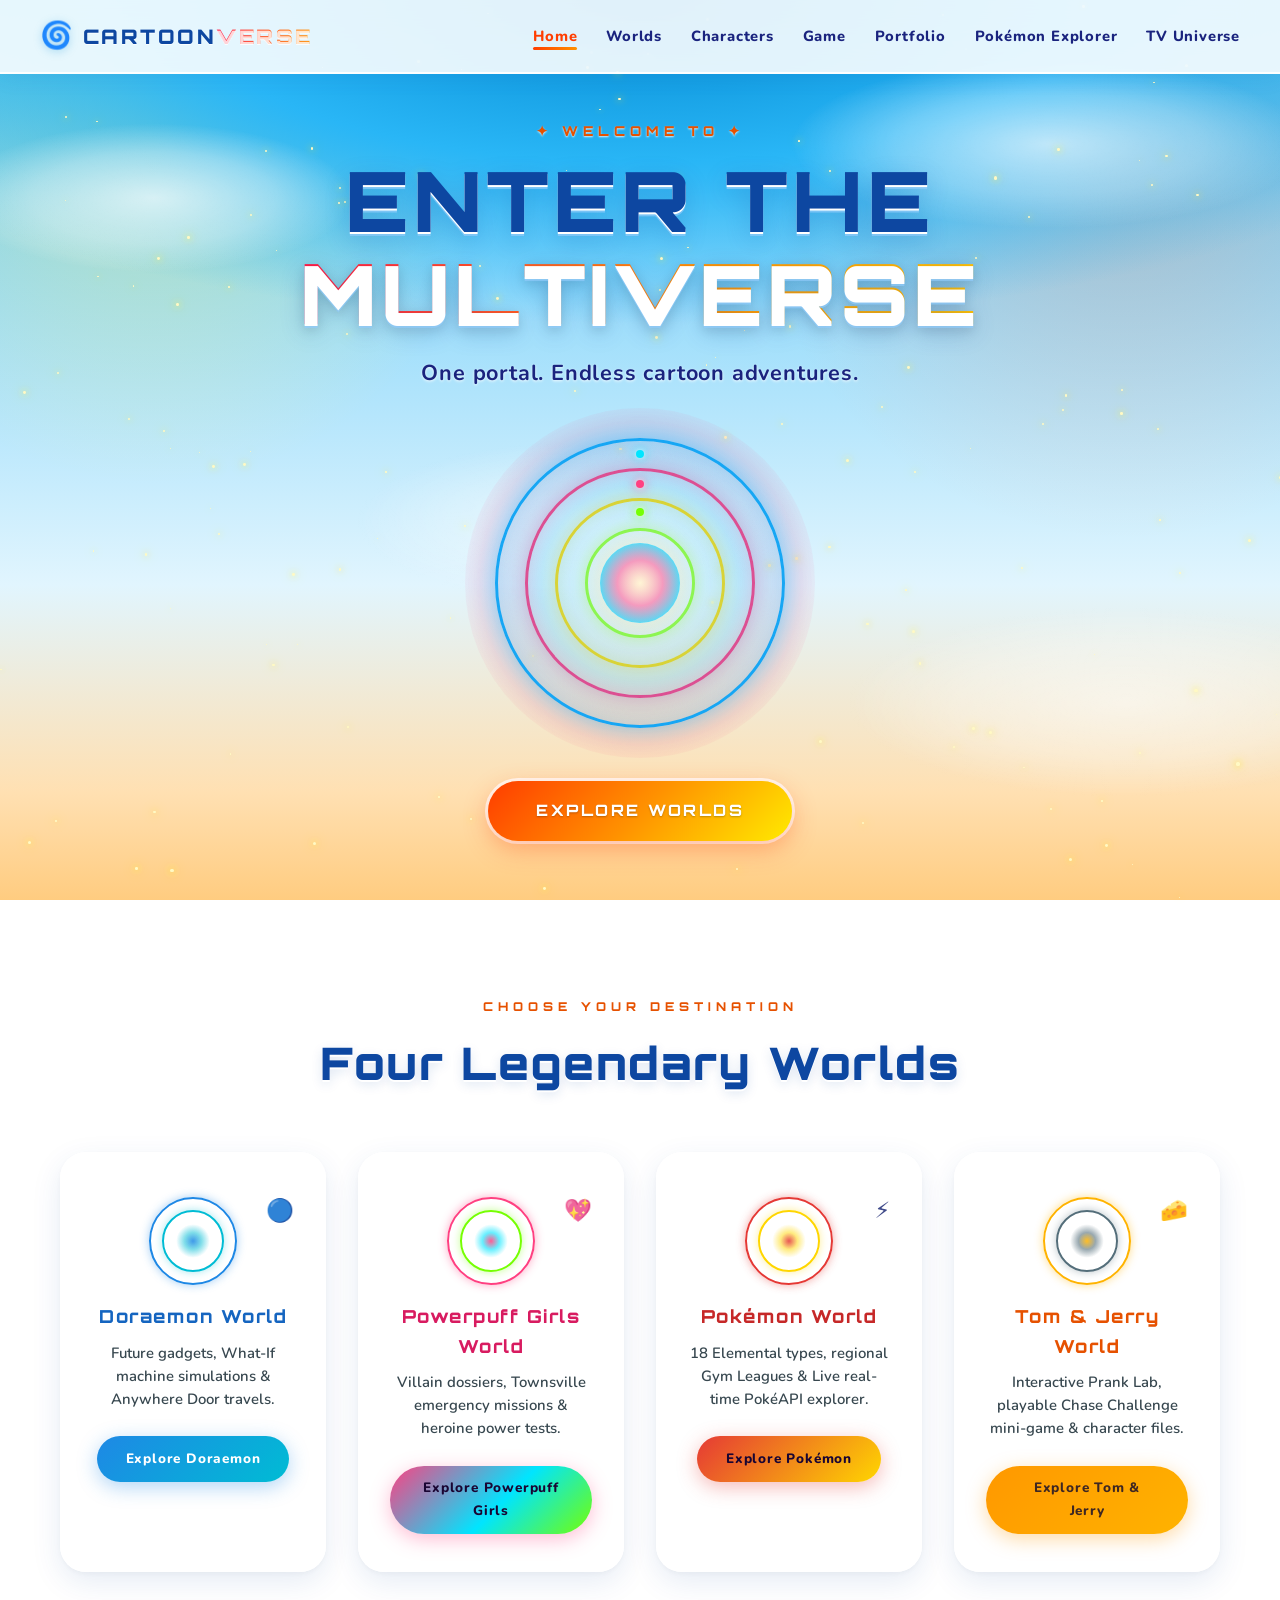
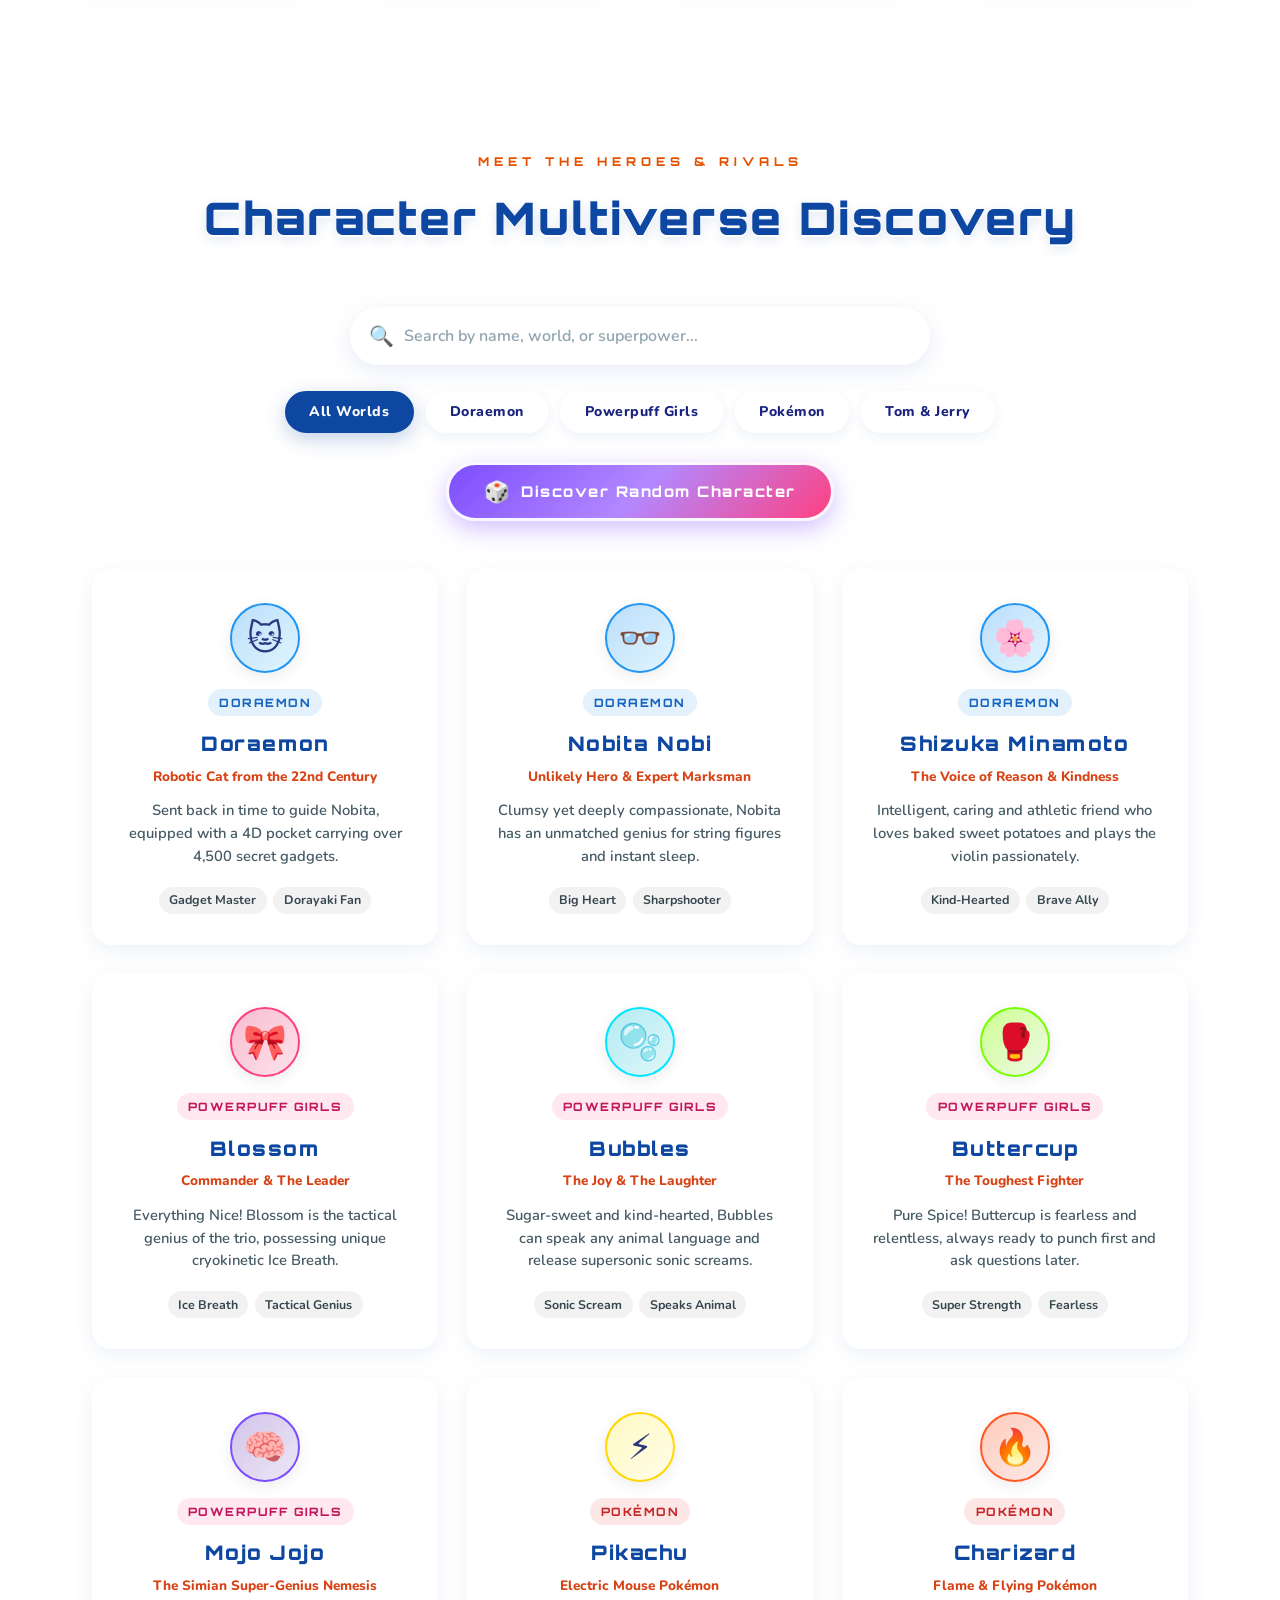
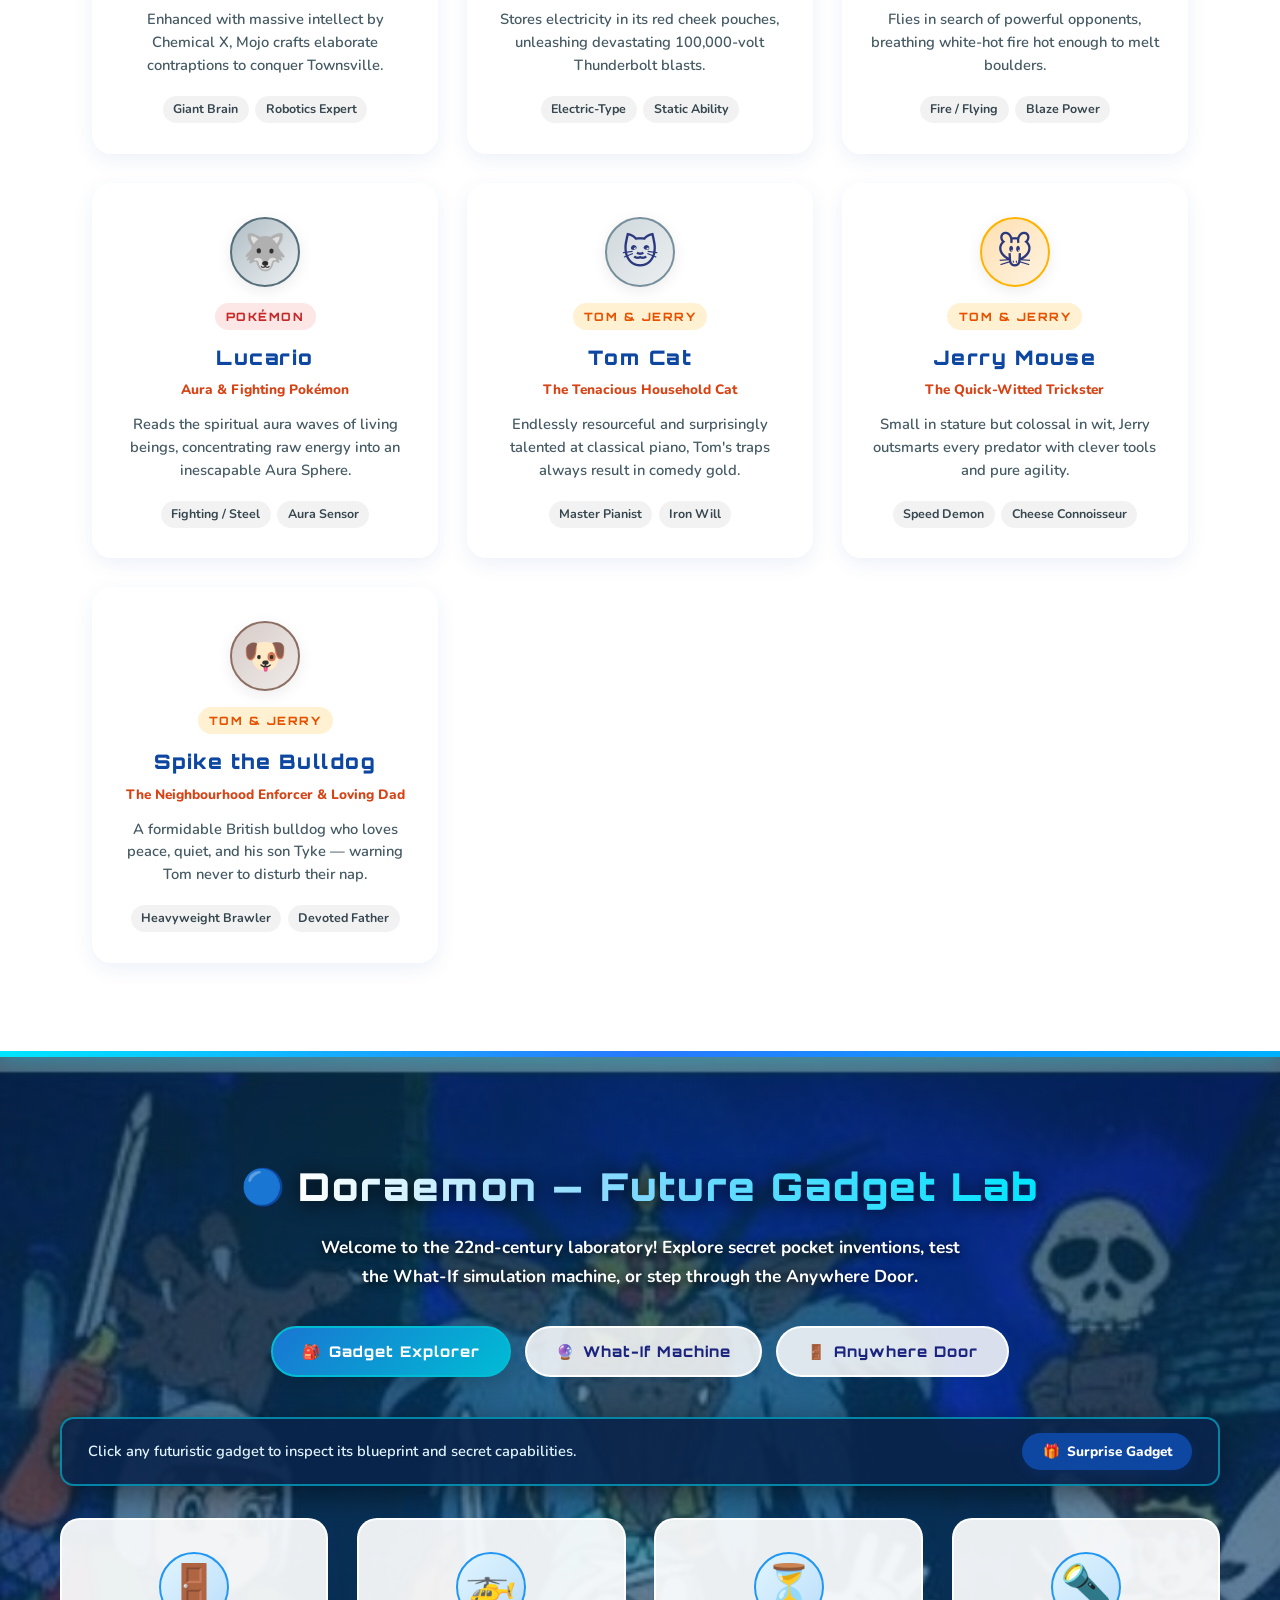
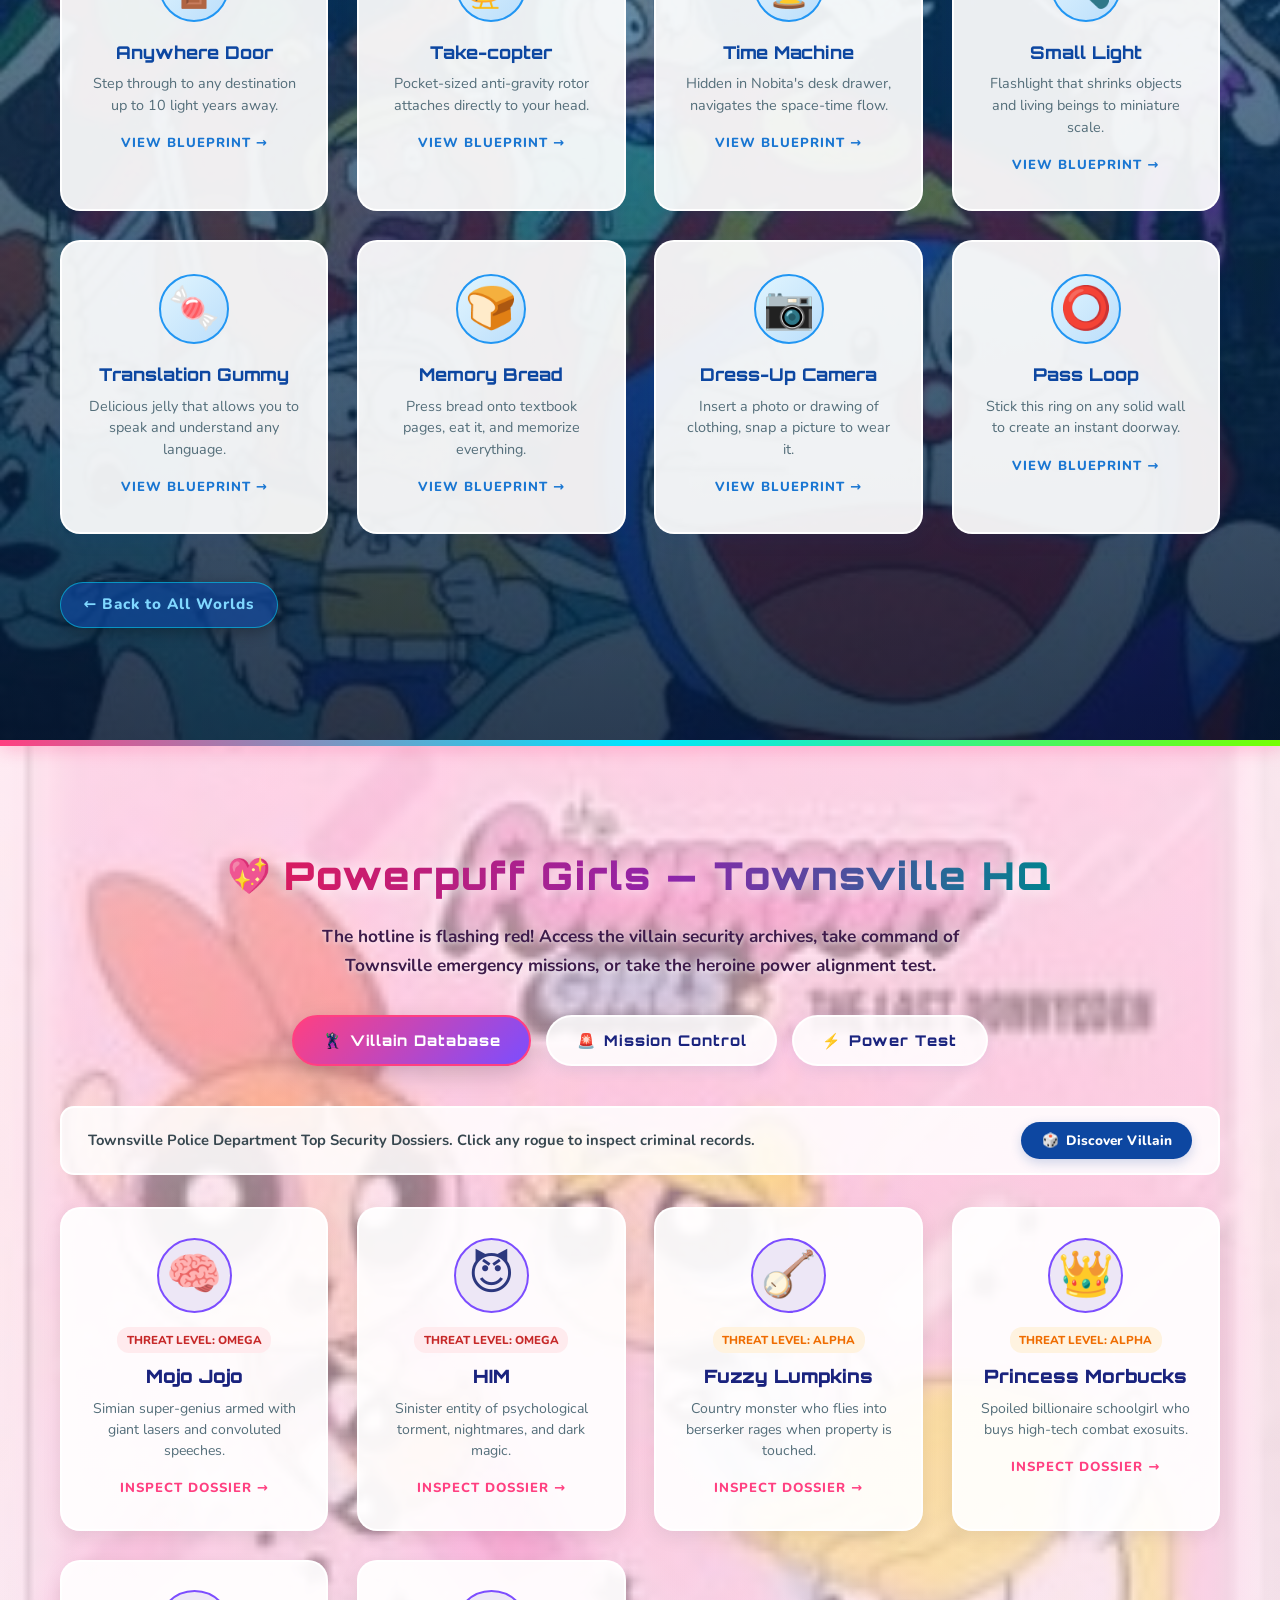
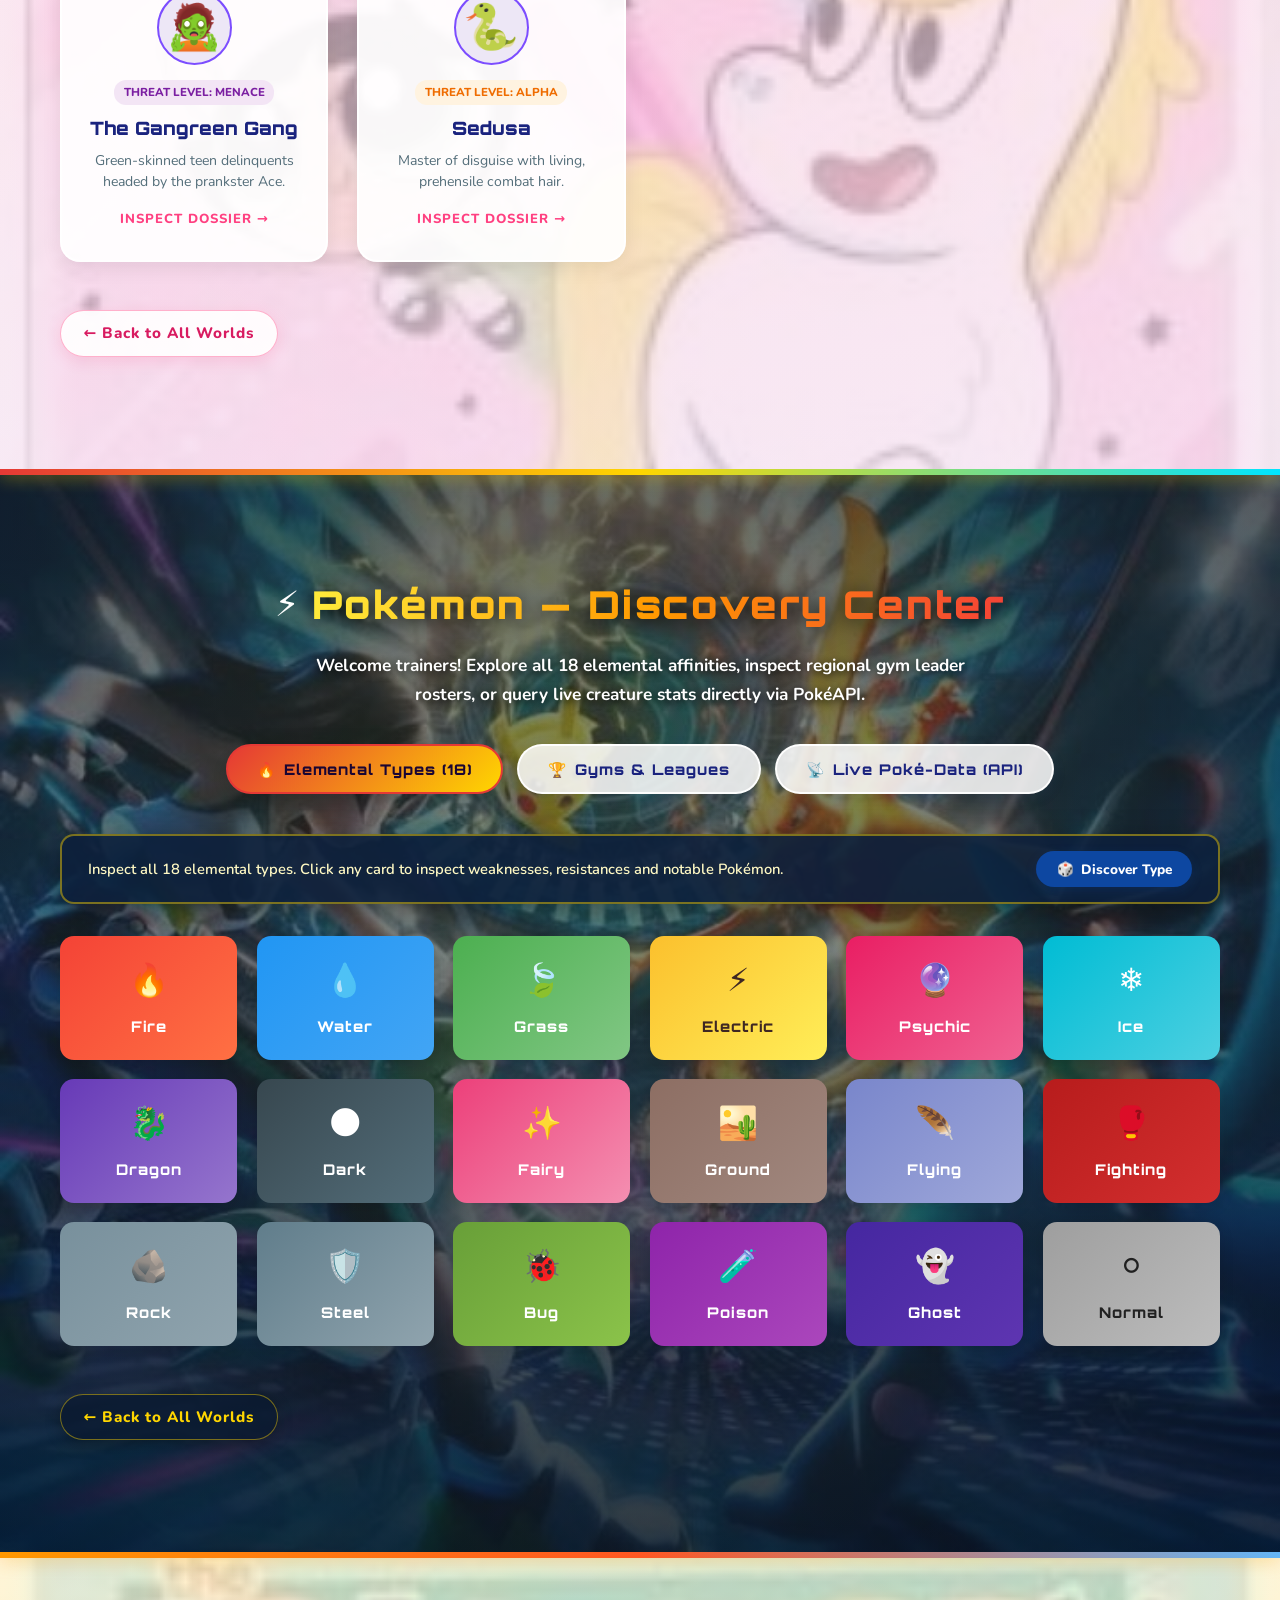
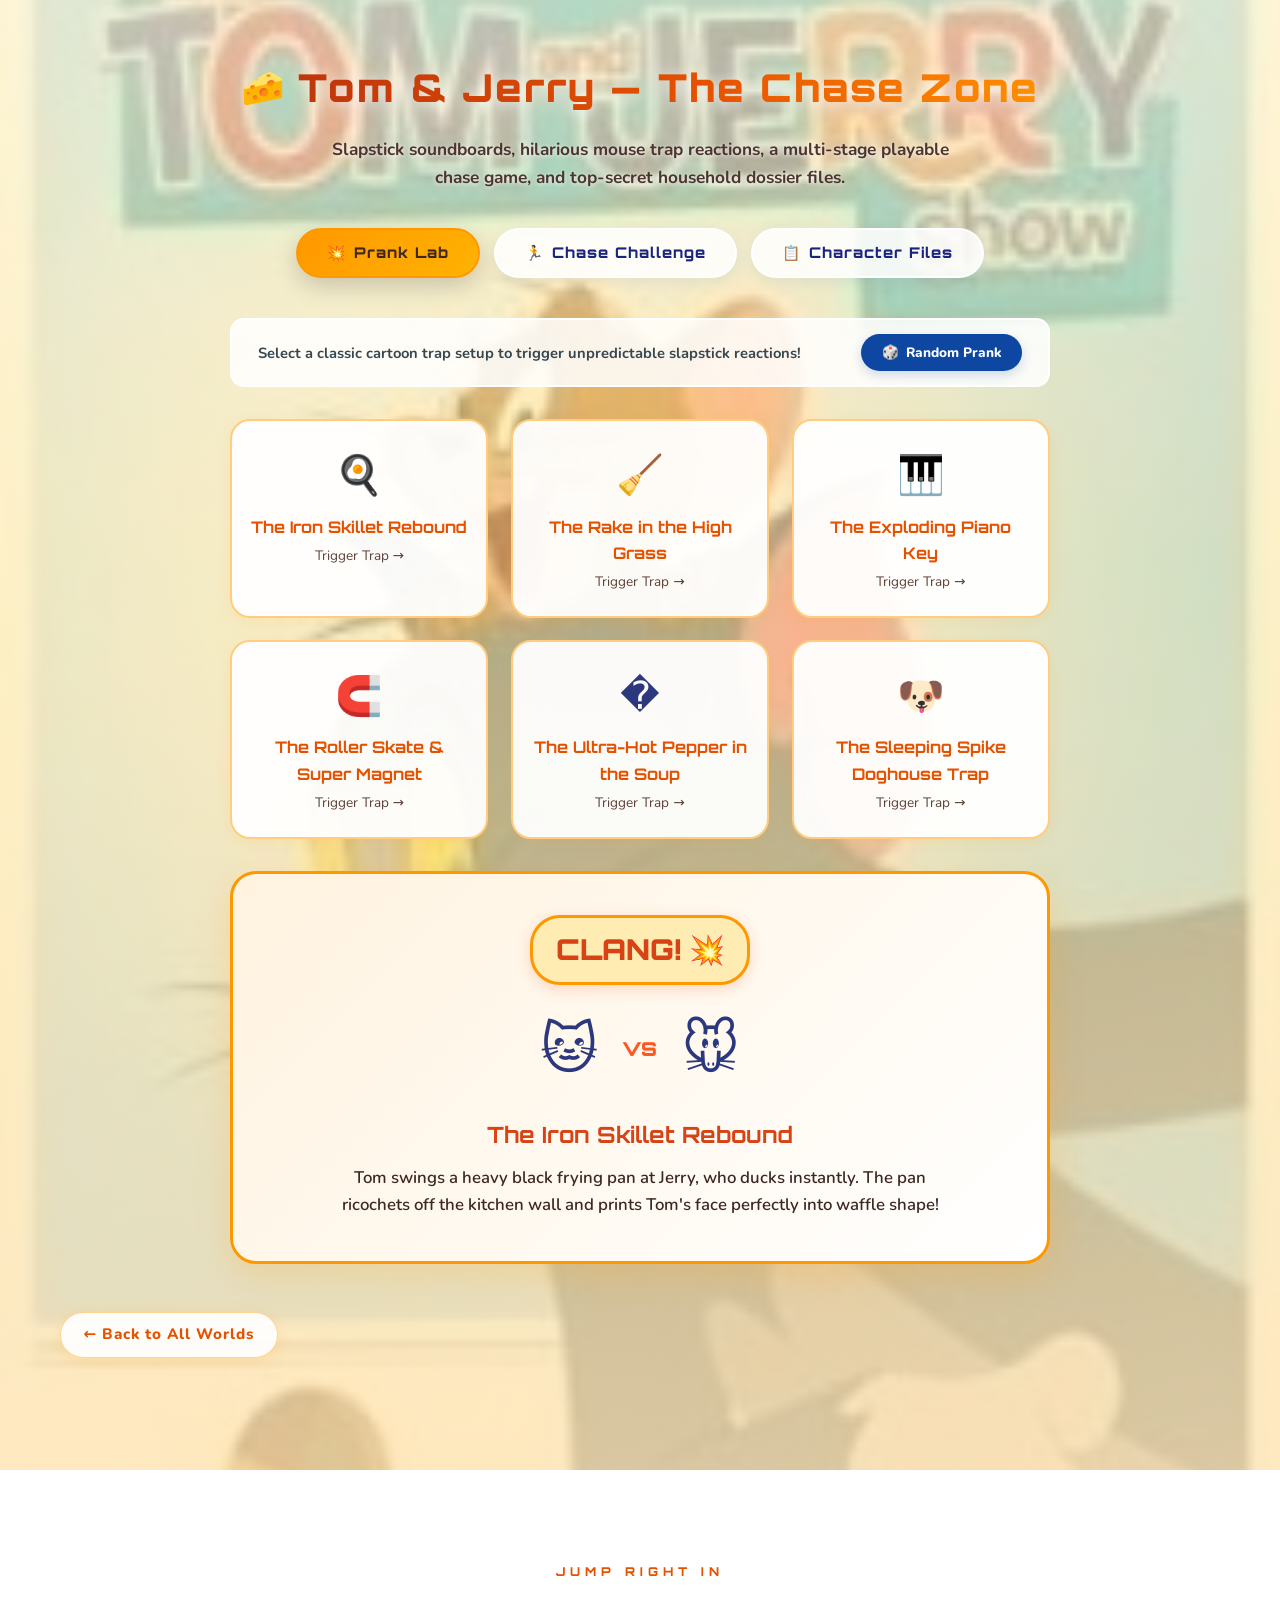
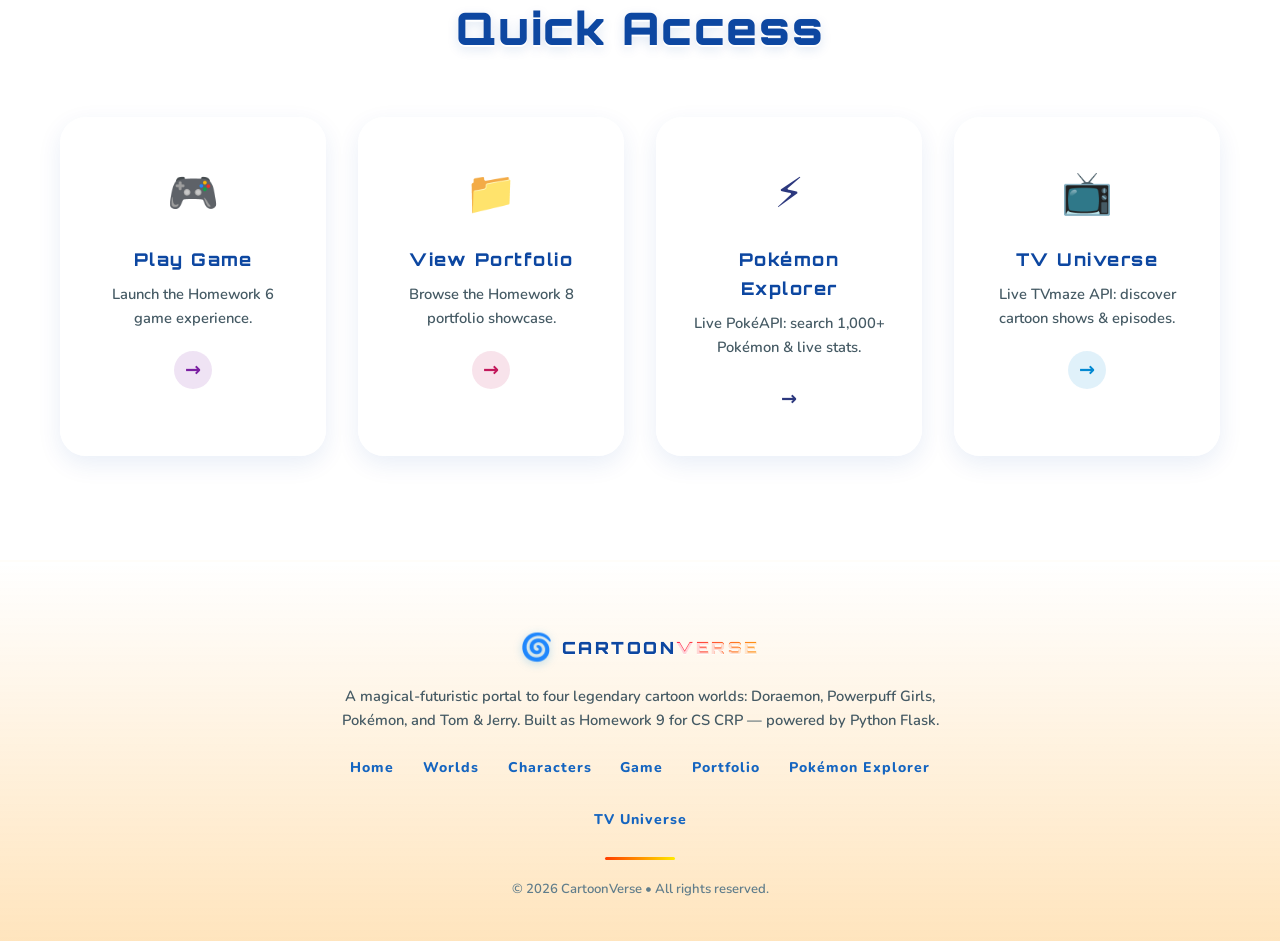
==== index.html @ c55d4eac "Update index.html" ====
<!DOCTYPE html>
<html lang="en">
<head>
  <meta charset="UTF-8" />
  <meta name="viewport" content="width=device-width, initial-scale=1.0" />
  <title>CartoonVerse — Enter the Multiverse</title>
  <link rel="stylesheet" href="CS-CRP/Homework_9/home/style.css" />
  <link rel="preconnect" href="https://fonts.googleapis.com" />
  <link rel="preconnect" href="https://fonts.gstatic.com" crossorigin />
  <link href="https://fonts.googleapis.com/css2?family=Nunito:wght@400;600;700;800;900&family=Orbitron:wght@500;700;900&display=swap" rel="stylesheet" />
</head>
<body>

  <!-- ===== Background layers ===== -->
  <div class="bg-stars" id="starfield"></div>
  <div class="bg-particles" id="particles"></div>

  <!-- ===== Navbar ===== -->
  <nav class="navbar" id="navbar">
    <a href="./" class="nav-brand">
      <span class="brand-icon">🌀</span>
      <span class="brand-text">CARTOON<span class="brand-accent">VERSE</span></span>
    </a>
    <button class="hamburger" id="hamburger" aria-label="Toggle navigation">
      <span></span><span></span><span></span>
    </button>
    <ul class="nav-menu" id="navMenu">
      <li><a href="#hero" class="nav-link active">Home</a></li>
      <li><a href="#worlds" class="nav-link">Worlds</a></li>
      <li><a href="#character-discovery" class="nav-link">Characters</a></li>
      <li><a href="CS-CRP/Homework_9/game/" class="nav-link">Game</a></li>
      <li><a href="portfolio/" class="nav-link">Portfolio</a></li>
      <li><a href="api/#pokemon" class="nav-link">Pokémon Explorer</a></li>
      <li><a href="api/#tv" class="nav-link">TV Universe</a></li>
    </ul>
  </nav>

  <!-- ===== Hero Section ===== -->
  <section class="hero" id="hero">
    <div class="hero-inner">
      <p class="hero-tag">✦ WELCOME TO ✦</p>
      <h1 class="hero-title">
        ENTER THE<br /><span class="hero-highlight">MULTIVERSE</span>
      </h1>
      <p class="hero-subtitle">One portal. Endless cartoon adventures.</p>

      <!-- Central Portal -->
      <div class="portal-stage">
        <div class="portal">
          <div class="ring ring-outer"></div>
          <div class="ring ring-mid"></div>
          <div class="ring ring-inner"></div>
          <div class="ring ring-core-border"></div>
          <div class="portal-core">
            <div class="core-flare"></div>
          </div>
          <div class="portal-aura"></div>
          <!-- Orbiting dots -->
          <div class="orbit orbit-1"><span class="orb"></span></div>
          <div class="orbit orbit-2"><span class="orb"></span></div>
          <div class="orbit orbit-3"><span class="orb"></span></div>
        </div>
      </div>

      <a href="#worlds" class="cta-btn" id="ctaExplore">
        <span class="cta-glow"></span>
        <span class="cta-text">EXPLORE WORLDS</span>
      </a>
    </div>
    <div class="hero-scroll-hint" id="scrollHint">
      <span class="scroll-arrow"></span>
    </div>
  </section>

  <!-- ===== Worlds Section (Exactly 4 Worlds) ===== -->
  <section class="worlds" id="worlds">
    <div class="section-header">
      <span class="section-tag">CHOOSE YOUR DESTINATION</span>
      <h2 class="section-title">Four Legendary Worlds</h2>
    </div>
    <div class="worlds-grid">

      <!-- 1. Doraemon World -->
      <article class="world-card world-doraemon" id="card-doraemon">
        <div class="card-bg-glow"></div>
        <div class="card-top">
          <div class="card-portal-mini">
            <div class="mini-orbit mo-1"></div>
            <div class="mini-orbit mo-2"></div>
            <div class="mini-core doraemon-gradient"></div>
          </div>
          <span class="card-badge">🔵</span>
        </div>
        <h3 class="card-title">Doraemon World</h3>
        <p class="card-desc">Future gadgets, What-If machine simulations & Anywhere Door travels.</p>
        <a href="#world-doraemon-detail" class="card-btn doraemon-btn">Explore Doraemon</a>
      </article>

      <!-- 2. Powerpuff Girls World -->
      <article class="world-card world-powerpuff" id="card-powerpuff">
        <div class="card-bg-glow"></div>
        <div class="card-top">
          <div class="card-portal-mini">
            <div class="mini-orbit mo-1"></div>
            <div class="mini-orbit mo-2"></div>
            <div class="mini-core powerpuff-gradient"></div>
          </div>
          <span class="card-badge">💖</span>
        </div>
        <h3 class="card-title">Powerpuff Girls World</h3>
        <p class="card-desc">Villain dossiers, Townsville emergency missions & heroine power tests.</p>
        <a href="#world-powerpuff-detail" class="card-btn powerpuff-btn">Explore Powerpuff Girls</a>
      </article>

      <!-- 3. Pokémon World -->
      <article class="world-card world-pokemon" id="card-pokemon">
        <div class="card-bg-glow"></div>
        <div class="card-top">
          <div class="card-portal-mini">
            <div class="mini-orbit mo-1"></div>
            <div class="mini-orbit mo-2"></div>
            <div class="mini-core pokemon-gradient"></div>
          </div>
          <span class="card-badge">⚡</span>
        </div>
        <h3 class="card-title">Pokémon World</h3>
        <p class="card-desc">18 Elemental types, regional Gym Leagues & Live real-time PokéAPI explorer.</p>
        <a href="#world-pokemon-detail" class="card-btn pokemon-btn">Explore Pokémon</a>
      </article>

      <!-- 4. Tom and Jerry World -->
      <article class="world-card world-tomjerry" id="card-tomjerry">
        <div class="card-bg-glow"></div>
        <div class="card-top">
          <div class="card-portal-mini">
            <div class="mini-orbit mo-1"></div>
            <div class="mini-orbit mo-2"></div>
            <div class="mini-core tomjerry-gradient"></div>
          </div>
          <span class="card-badge">🧀</span>
        </div>
        <h3 class="card-title">Tom & Jerry World</h3>
        <p class="card-desc">Interactive Prank Lab, playable Chase Challenge mini-game & character files.</p>
        <a href="#world-tomjerry-detail" class="card-btn tomjerry-btn">Explore Tom & Jerry</a>
      </article>

    </div>
  </section>

  <!-- ===== Character Discovery, Search & Filters Section ===== -->
  <section class="character-discovery" id="character-discovery">
    <div class="section-header">
      <span class="section-tag">MEET THE HEROES & RIVALS</span>
      <h2 class="section-title">Character Multiverse Discovery</h2>
    </div>

    <div class="discovery-controls">
      <!-- Search Bar -->
      <div class="search-box">
        <span class="search-icon">🔍</span>
        <input type="text" id="charSearch" placeholder="Search by name, world, or superpower..." aria-label="Search characters" />
        <button id="clearSearchBtn" class="clear-search-btn" title="Clear search" aria-label="Clear search">✕</button>
      </div>

      <!-- World Filters -->
      <div class="filter-pills" id="worldFilters">
        <button class="filter-pill active" data-filter="all">All Worlds</button>
        <button class="filter-pill pill-doraemon" data-filter="doraemon">Doraemon</button>
        <button class="filter-pill pill-powerpuff" data-filter="powerpuff">Powerpuff Girls</button>
        <button class="filter-pill pill-pokemon" data-filter="pokemon">Pokémon</button>
        <button class="filter-pill pill-tomjerry" data-filter="tomjerry">Tom & Jerry</button>
      </div>

      <!-- Random Discovery Action -->
      <div class="random-action">
        <button class="random-btn" id="btnRandomChar">
          <span class="btn-dice">🎲</span> Discover Random Character
        </button>
      </div>
    </div>

    <!-- Random Character Spotlight Box -->
    <div class="spotlight-card hidden" id="spotlightCard">
      <div class="spotlight-badge" id="spotlightBadge">✨ SPOTLIGHT DISCOVERY</div>
      <div class="spotlight-content">
        <div class="spotlight-avatar" id="spotlightIcon">🌟</div>
        <div class="spotlight-info">
          <span class="spotlight-world" id="spotlightWorld">Doraemon World</span>
          <h3 class="spotlight-name" id="spotlightName">Doraemon</h3>
          <p class="spotlight-desc" id="spotlightDesc">The 22nd-century robotic cat equipped with a fourth-dimensional pocket full of fantastical gadgets.</p>
          <div class="spotlight-traits" id="spotlightTraits">
            <span class="trait">Anywhere Door</span>
            <span class="trait">Take-copter</span>
            <span class="trait">Dorayaki Lover</span>
          </div>
        </div>
      </div>
      <button class="spotlight-close" id="spotlightClose" aria-label="Close spotlight">✕</button>
    </div>

    <!-- Characters Grid -->
    <div class="character-grid" id="characterGrid">

      <!-- DORAEMON WORLD CHARACTERS -->
      <div class="char-card" data-world="doraemon" data-name="doraemon" data-tags="robotic cat 22nd century gadgets anywhere door pocket future">
        <div class="char-icon doraemon-bg">🐱</div>
        <div class="char-tag doraemon-tag">Doraemon</div>
        <h4 class="char-name">Doraemon</h4>
        <p class="char-role">Robotic Cat from the 22nd Century</p>
        <p class="char-desc">Sent back in time to guide Nobita, equipped with a 4D pocket carrying over 4,500 secret gadgets.</p>
        <div class="char-badges">
          <span class="badge">Gadget Master</span>
          <span class="badge">Dorayaki Fan</span>
        </div>
      </div>

      <div class="char-card" data-world="doraemon" data-name="nobita" data-tags="nobita nobi student marksman kind heart dreamer sleepy">
        <div class="char-icon doraemon-bg">👓</div>
        <div class="char-tag doraemon-tag">Doraemon</div>
        <h4 class="char-name">Nobita Nobi</h4>
        <p class="char-role">Unlikely Hero & Expert Marksman</p>
        <p class="char-desc">Clumsy yet deeply compassionate, Nobita has an unmatched genius for string figures and instant sleep.</p>
        <div class="char-badges">
          <span class="badge">Big Heart</span>
          <span class="badge">Sharpshooter</span>
        </div>
      </div>

      <div class="char-card" data-world="doraemon" data-name="shizuka" data-tags="shizuka minamoto violin sweet smart friend">
        <div class="char-icon doraemon-bg">🌸</div>
        <div class="char-tag doraemon-tag">Doraemon</div>
        <h4 class="char-name">Shizuka Minamoto</h4>
        <p class="char-role">The Voice of Reason & Kindness</p>
        <p class="char-desc">Intelligent, caring and athletic friend who loves baked sweet potatoes and plays the violin passionately.</p>
        <div class="char-badges">
          <span class="badge">Kind-Hearted</span>
          <span class="badge">Brave Ally</span>
        </div>
      </div>

      <!-- POWERPUFF GIRLS WORLD CHARACTERS -->
      <div class="char-card" data-world="powerpuff" data-name="blossom" data-tags="blossom commander leader pink ice breath brain townsville superhero">
        <div class="char-icon blossom-bg">🎀</div>
        <div class="char-tag blossom-tag">Powerpuff Girls</div>
        <h4 class="char-name">Blossom</h4>
        <p class="char-role">Commander & The Leader</p>
        <p class="char-desc">Everything Nice! Blossom is the tactical genius of the trio, possessing unique cryokinetic Ice Breath.</p>
        <div class="char-badges">
          <span class="badge">Ice Breath</span>
          <span class="badge">Tactical Genius</span>
        </div>
      </div>

      <div class="char-card" data-world="powerpuff" data-name="bubbles" data-tags="bubbles sugar joy laughter blue sonic scream animal language superhero">
        <div class="char-icon bubbles-bg">🫧</div>
        <div class="char-tag bubbles-tag">Powerpuff Girls</div>
        <h4 class="char-name">Bubbles</h4>
        <p class="char-role">The Joy & The Laughter</p>
        <p class="char-desc">Sugar-sweet and kind-hearted, Bubbles can speak any animal language and release supersonic sonic screams.</p>
        <div class="char-badges">
          <span class="badge">Sonic Scream</span>
          <span class="badge">Speaks Animal</span>
        </div>
      </div>

      <div class="char-card" data-world="powerpuff" data-name="buttercup" data-tags="buttercup spice fighter green brawler tough powerhouse superhero">
        <div class="char-icon buttercup-bg">🥊</div>
        <div class="char-tag buttercup-tag">Powerpuff Girls</div>
        <h4 class="char-name">Buttercup</h4>
        <p class="char-role">The Toughest Fighter</p>
        <p class="char-desc">Pure Spice! Buttercup is fearless and relentless, always ready to punch first and ask questions later.</p>
        <div class="char-badges">
          <span class="badge">Super Strength</span>
          <span class="badge">Fearless</span>
        </div>
      </div>

      <div class="char-card" data-world="powerpuff" data-name="mojo jojo" data-tags="mojo jojo villain chimp mastermind professor utonium townsville chemical x">
        <div class="char-icon mojojojo-bg">🧠</div>
        <div class="char-tag mojojojo-tag">Powerpuff Girls</div>
        <h4 class="char-name">Mojo Jojo</h4>
        <p class="char-role">The Simian Super-Genius Nemesis</p>
        <p class="char-desc">Enhanced with massive intellect by Chemical X, Mojo crafts elaborate contraptions to conquer Townsville.</p>
        <div class="char-badges">
          <span class="badge">Giant Brain</span>
          <span class="badge">Robotics Expert</span>
        </div>
      </div>

      <!-- POKÉMON WORLD CHARACTERS -->
      <div class="char-card" data-world="pokemon" data-name="pikachu" data-tags="pikachu electric mouse thunderbolt ash kanto mascot pokemon">
        <div class="char-icon pikachu-bg">⚡</div>
        <div class="char-tag pokemon-tag">Pokémon</div>
        <h4 class="char-name">Pikachu</h4>
        <p class="char-role">Electric Mouse Pokémon</p>
        <p class="char-desc">Stores electricity in its red cheek pouches, unleashing devastating 100,000-volt Thunderbolt blasts.</p>
        <div class="char-badges">
          <span class="badge">Electric-Type</span>
          <span class="badge">Static Ability</span>
        </div>
      </div>

      <div class="char-card" data-world="pokemon" data-name="charizard" data-tags="charizard fire flying dragon flamethrower blaze pokemon">
        <div class="char-icon charizard-bg">🔥</div>
        <div class="char-tag pokemon-tag">Pokémon</div>
        <h4 class="char-name">Charizard</h4>
        <p class="char-role">Flame & Flying Pokémon</p>
        <p class="char-desc">Flies in search of powerful opponents, breathing white-hot fire hot enough to melt boulders.</p>
        <div class="char-badges">
          <span class="badge">Fire / Flying</span>
          <span class="badge">Blaze Power</span>
        </div>
      </div>

      <div class="char-card" data-world="pokemon" data-name="lucario" data-tags="lucario aura fighting steel aura sphere sinnoh pokemon">
        <div class="char-icon lucario-bg">🐺</div>
        <div class="char-tag pokemon-tag">Pokémon</div>
        <h4 class="char-name">Lucario</h4>
        <p class="char-role">Aura & Fighting Pokémon</p>
        <p class="char-desc">Reads the spiritual aura waves of living beings, concentrating raw energy into an inescapable Aura Sphere.</p>
        <div class="char-badges">
          <span class="badge">Fighting / Steel</span>
          <span class="badge">Aura Sensor</span>
        </div>
      </div>

      <!-- TOM & JERRY WORLD CHARACTERS -->
      <div class="char-card" data-world="tomjerry" data-name="tom" data-tags="tom cat thomas housecat pianist slapstick mouse trap mgm">
        <div class="char-icon tom-bg">🐱</div>
        <div class="char-tag tomjerry-tag">Tom & Jerry</div>
        <h4 class="char-name">Tom Cat</h4>
        <p class="char-role">The Tenacious Household Cat</p>
        <p class="char-desc">Endlessly resourceful and surprisingly talented at classical piano, Tom's traps always result in comedy gold.</p>
        <div class="char-badges">
          <span class="badge">Master Pianist</span>
          <span class="badge">Iron Will</span>
        </div>
      </div>

      <div class="char-card" data-world="tomjerry" data-name="jerry" data-tags="jerry mouse cheese trickster clever hole slapstick">
        <div class="char-icon jerry-bg">🐭</div>
        <div class="char-tag tomjerry-tag">Tom & Jerry</div>
        <h4 class="char-name">Jerry Mouse</h4>
        <p class="char-role">The Quick-Witted Trickster</p>
        <p class="char-desc">Small in stature but colossal in wit, Jerry outsmarts every predator with clever tools and pure agility.</p>
        <div class="char-badges">
          <span class="badge">Speed Demon</span>
          <span class="badge">Cheese Connoisseur</span>
        </div>
      </div>

      <div class="char-card" data-world="tomjerry" data-name="spike" data-tags="spike bulldog dog tyke bone guard house slapstick">
        <div class="char-icon spike-bg">🐶</div>
        <div class="char-tag tomjerry-tag">Tom & Jerry</div>
        <h4 class="char-name">Spike the Bulldog</h4>
        <p class="char-role">The Neighbourhood Enforcer & Loving Dad</p>
        <p class="char-desc">A formidable British bulldog who loves peace, quiet, and his son Tyke — warning Tom never to disturb their nap.</p>
        <div class="char-badges">
          <span class="badge">Heavyweight Brawler</span>
          <span class="badge">Devoted Father</span>
        </div>
      </div>

    </div>

    <!-- Empty State Message -->
    <div class="no-results hidden" id="noResultsMsg">
      <span class="no-results-icon">🔎</span>
      <h3>No Characters Found</h3>
      <p>Try searching for a different name, superpower, or switch your world filter.</p>
      <button class="reset-filter-btn" id="resetFilterBtn">Show All Characters</button>
    </div>
  </section>

  <!-- ===================================================================
       WORLD 1: DORAEMON — FUTURE GADGET LAB (Interactive 3 Tabs)
       =================================================================== -->
  <section class="world-detail detail-doraemon" id="world-doraemon-detail">
    <div class="detail-inner">
      <div class="detail-header">
        <span class="detail-icon">🔵</span>
        <h2 class="detail-title doraemon-text">Doraemon — Future Gadget Lab</h2>
      </div>
      <p class="detail-intro">Welcome to the 22nd-century laboratory! Explore secret pocket inventions, test the What-If simulation machine, or step through the Anywhere Door.</p>

      <!-- Doraemon Tab Navigation -->
      <div class="world-tabs" data-world-tabs="doraemon">
        <button class="tab-btn active" data-tab="doraemon-tab-1">
          <span class="tab-icon">🎒</span> Gadget Explorer
        </button>
        <button class="tab-btn" data-tab="doraemon-tab-2">
          <span class="tab-icon">🔮</span> What-If Machine
        </button>
        <button class="tab-btn" data-tab="doraemon-tab-3">
          <span class="tab-icon">🚪</span> Anywhere Door
        </button>
      </div>

      <!-- TAB 1: Gadget Explorer -->
      <div class="tab-pane active" id="doraemon-tab-1">
        <div class="tab-action-bar">
          <p class="tab-hint">Click any futuristic gadget to inspect its blueprint and secret capabilities.</p>
          <button class="action-btn-sm" id="btnSurpriseGadget">
            <span>🎁</span> Surprise Gadget
          </button>
        </div>

        <div class="gadget-grid" id="gadgetGrid">
          <!-- Populated by JS / HTML Cards -->
        </div>

        <!-- Detailed Modal for Gadget -->
        <div class="interactive-modal hidden" id="gadgetModal">
          <div class="modal-card">
            <button class="modal-close-btn" id="gadgetModalClose">✕</button>
            <div class="modal-header">
              <span class="modal-avatar" id="gadgetModalIcon">🚪</span>
              <div>
                <span class="modal-tag">22nd-Century Secret Gadget</span>
                <h3 class="modal-title" id="gadgetModalTitle">Anywhere Door</h3>
              </div>
            </div>
            <p class="modal-desc" id="gadgetModalDesc"></p>
            <div class="modal-meta-grid">
              <div class="meta-item">
                <span class="meta-label">Range</span>
                <span class="meta-val" id="gadgetModalRange">10 Light Years</span>
              </div>
              <div class="meta-item">
                <span class="meta-label">Inventor</span>
                <span class="meta-val">Matsushiba Robotics</span>
              </div>
              <div class="meta-item">
                <span class="meta-label">Usage Rule</span>
                <span class="meta-val" id="gadgetModalRule">Clear visualization required</span>
              </div>
            </div>
            <div class="modal-footer">
              <span class="modal-fun-fact" id="gadgetModalFact">💡 Fun Fact: The Anywhere Door cannot teleport to destinations that have no spatial map stored in its memory bank.</span>
            </div>
          </div>
        </div>
      </div>

      <!-- TAB 2: What If Machine -->
      <div class="tab-pane" id="doraemon-tab-2">
        <div class="what-if-container">
          <div class="what-if-header">
            <span class="wi-avatar">🔮</span>
            <h3>The "What If" Problem Solver</h3>
            <p>Select an everyday real-world dilemma and watch the 22nd-century What-If telephone booth compute the ultimate gadget rescue!</p>
          </div>

          <div class="problem-selector">
            <label for="problemSelect">Choose a Dilemma:</label>
            <div class="select-row">
              <select id="problemSelect" aria-label="Select dilemma">
                <option value="late-school">⏰ Overslept! School starts in 3 minutes!</option>
                <option value="forgot-homework">📝 Dog ate (or forgot) homework at home</option>
                <option value="rainy-picnic">🌧️ Heavy thunderstorms ruined Sunday outdoor picnic</option>
                <option value="bully-gian">💪 Local neighbourhood giant wants to wrestle</option>
                <option value="messy-room">🧹 Bedroom looks like a tornado disaster zone</option>
                <option value="animal-talk">🐕 Want to understand what the family dog is barking about</option>
                <option value="bored-weekend">🏝️ Stuck inside with nothing fun to do on weekend</option>
              </select>
              <button class="action-btn-sm" id="btnRandomProblem">
                <span>🎲</span> Random Dilemma
              </button>
            </div>
          </div>

          <!-- Solution Display Card -->
          <div class="solution-card" id="solutionCard">
            <div class="sol-gadget-icon" id="solIcon">🚪</div>
            <div class="sol-info">
              <span class="sol-tag">Recommended Gadget Solution</span>
              <h4 class="sol-gadget-name" id="solName">The Anywhere Door</h4>
              <p class="sol-how" id="solHow">Step through the pink door straight from your bedside to your classroom chair without Nobita tripping over!</p>
              <div class="sol-outcome" id="solOutcome">
                <strong>Result:</strong> Arrived with 2 minutes to spare, perfect attendance preserved!
              </div>
            </div>
          </div>
        </div>
      </div>

      <!-- TAB 3: Anywhere Door Destination Explorer -->
      <div class="tab-pane" id="doraemon-tab-3">
        <div class="door-explorer">
          <div class="door-controls">
            <p>Where in space, time, or imagination would you like to travel today?</p>
            <button class="action-btn-sm" id="btnRandomDestination">
              <span>🚀</span> Random Destination
            </button>
          </div>

          <div class="destination-pills" id="destPills">
            <!-- Populated by JS -->
          </div>

          <div class="destination-display" id="destDisplay">
            <div class="dest-portal-frame">
              <div class="dest-bg-preview" id="destBg"></div>
              <div class="dest-portal-door">
                <span class="door-handle"></span>
              </div>
            </div>
            <div class="dest-info-card">
              <span class="dest-coord" id="destCoord">Coordinates: Luna Basin Sector 4</span>
              <h3 class="dest-name" id="destName">The Moon Rabbit Kingdom</h3>
              <p class="dest-desc" id="destDesc">Travel to the far side of the moon where mochi-pounding lunar rabbits have constructed an invisible bio-dome filled with anti-gravity jumps.</p>
              <div class="dest-fact-box" id="destFact">
                <strong>💡 Cosmic Lore:</strong> Nobita used the Badge of Trust so he and his friends could breathe on the lunar surface without spacesuits!
              </div>
              <button class="teleport-btn" id="btnTeleport">
                <span>✨</span> Step Through The Door
              </button>
            </div>
          </div>
        </div>
      </div>

      <a href="#worlds" class="back-link">← Back to All Worlds</a>
    </div>
  </section>

  <!-- ===================================================================
       WORLD 2: POWERPUFF GIRLS — TOWNSVILLE HQ (Interactive 3 Tabs)
       =================================================================== -->
  <section class="world-detail detail-powerpuff" id="world-powerpuff-detail">
    <div class="detail-inner">
      <div class="detail-header">
        <span class="detail-icon">💖</span>
        <h2 class="detail-title powerpuff-text">Powerpuff Girls — Townsville HQ</h2>
      </div>
      <p class="detail-intro">The hotline is flashing red! Access the villain security archives, take command of Townsville emergency missions, or take the heroine power alignment test.</p>

      <!-- PPG Tab Navigation -->
      <div class="world-tabs" data-world-tabs="powerpuff">
        <button class="tab-btn active" data-tab="ppg-tab-1">
          <span class="tab-icon">🦹</span> Villain Database
        </button>
        <button class="tab-btn" data-tab="ppg-tab-2">
          <span class="tab-icon">🚨</span> Mission Control
        </button>
        <button class="tab-btn" data-tab="ppg-tab-3">
          <span class="tab-icon">⚡</span> Power Test
        </button>
      </div>

      <!-- TAB 1: Villain Database -->
      <div class="tab-pane active" id="ppg-tab-1">
        <div class="tab-action-bar">
          <p class="tab-hint">Townsville Police Department Top Security Dossiers. Click any rogue to inspect criminal records.</p>
          <button class="action-btn-sm" id="btnRandomVillain">
            <span>🎲</span> Discover Villain
          </button>
        </div>

        <div class="villain-grid" id="villainGrid">
          <!-- Populated by JS -->
        </div>

        <!-- Villain Modal -->
        <div class="interactive-modal hidden" id="villainModal">
          <div class="modal-card ppg-modal-card">
            <button class="modal-close-btn" id="villainModalClose">✕</button>
            <div class="modal-header">
              <span class="modal-avatar" id="villainModalIcon">🧠</span>
              <div>
                <span class="modal-tag danger-tag" id="villainThreat">Threat Level: OMEGA</span>
                <h3 class="modal-title" id="villainModalName">Mojo Jojo</h3>
              </div>
            </div>
            <p class="modal-desc" id="villainModalDesc"></p>
            <div class="modal-meta-grid">
              <div class="meta-item">
                <span class="meta-label">Primary Ability</span>
                <span class="meta-val" id="villainModalPower">Super-Genius Intellect</span>
              </div>
              <div class="meta-item">
                <span class="meta-label">Hideout</span>
                <span class="meta-val" id="villainModalHideout">Volcano Observatory</span>
              </div>
              <div class="meta-item">
                <span class="meta-label">Weakness</span>
                <span class="meta-val" id="villainModalWeakness">Over-explaining schemes</span>
              </div>
            </div>
            <div class="modal-footer">
              <span class="modal-fun-fact" id="villainModalQuote">"I am Mojo Jojo! You must listen to the words that are spoken by me!"</span>
            </div>
          </div>
        </div>
      </div>

      <!-- TAB 2: Mission Control Mini-Adventure -->
      <div class="tab-pane" id="ppg-tab-2">
        <div class="mission-control-box">
          <div class="hotline-phone">
            <div class="phone-receiver">☎️</div>
            <div class="hotline-status">
              <span class="status-indicator blink"></span>
              <strong>MAYOR'S EMERGENCY HOTLINE: ACTIVE ALERT</strong>
            </div>
          </div>

          <div class="mission-stage" id="missionStage">
            <div class="mission-header">
              <span class="mission-badge" id="missionIdTag">MISSION 1 / 3</span>
              <h3 class="mission-title" id="missionTitle">Mojo Jojo's Giant Mech Downtown</h3>
            </div>
            <p class="mission-brief" id="missionBrief">Mojo Jojo is marching a 100-foot robot down Townsville Main Street, aiming a laser at the pickle factory! The citizens need immediate evacuation and response.</p>

            <div class="mission-choices" id="missionChoices">
              <!-- Choices rendered by JS -->
            </div>

            <div class="mission-result hidden" id="missionResult">
              <div class="result-icon" id="resIcon">🎉</div>
              <h4 id="resTitle">Mission Accomplished!</h4>
              <p id="resDesc"></p>
              <div class="res-score" id="resScore">Townsville Safety Rating: 100%</div>
              <button class="action-btn-sm" id="btnNextMission">Next Mission →</button>
            </div>
          </div>
        </div>
      </div>

      <!-- TAB 3: Power Test Interactive Quiz -->
      <div class="tab-pane" id="ppg-tab-3">
        <div class="quiz-container" id="quizContainer">
          <div class="quiz-intro" id="quizIntro">
            <span class="quiz-avatar">💖</span>
            <h3>Which Powerpuff Girl Are You?</h3>
            <p>Answer 4 fun questions to find your chemical match: Blossom (The Leader), Bubbles (The Joy), or Buttercup (The Fighter)!</p>
            <button class="action-btn" id="btnStartQuiz">Start Power Test</button>
          </div>

          <div class="quiz-question-box hidden" id="quizQuestionBox">
            <div class="quiz-progress-bar">
              <div class="quiz-progress-fill" id="quizProgressFill"></div>
            </div>
            <span class="quiz-q-num" id="quizQNum">Question 1 of 4</span>
            <h4 class="quiz-question-text" id="quizQText">When faced with a giant monster, what is your first instinct?</h4>
            <div class="quiz-options" id="quizOptions">
              <!-- Rendered by JS -->
            </div>
          </div>

          <div class="quiz-result-box hidden" id="quizResultBox">
            <div class="quiz-result-avatar" id="quizResAvatar">🎀</div>
            <span class="quiz-result-tag" id="quizResTag">YOUR HEROINE MATCH</span>
            <h3 class="quiz-result-name" id="quizResName">You are BLOSSOM!</h3>
            <p class="quiz-result-desc" id="quizResDesc">You are the natural leader — intelligent, organized, responsible, and equipped with analytical problem solving. When things get heated, you stay cool with Ice Breath!</p>
            <div class="quiz-traits-row" id="quizResTraits">
              <span class="trait">Tactical Mind</span>
              <span class="trait">Ice Breath</span>
              <span class="trait">Bow Enthusiast</span>
            </div>
            <button class="action-btn-sm" id="btnRetakeQuiz" style="margin-top: 1.5rem;">
              <span>🔄</span> Retake Power Test
            </button>
          </div>
        </div>
      </div>

      <a href="#worlds" class="back-link">← Back to All Worlds</a>
    </div>
  </section>

  <!-- ===================================================================
       WORLD 3: POKÉMON — POKÉMON DISCOVERY CENTER (Interactive 3 Tabs)
       =================================================================== -->
  <section class="world-detail detail-pokemon" id="world-pokemon-detail">
    <div class="detail-inner">
      <div class="detail-header">
        <span class="detail-icon">⚡</span>
        <h2 class="detail-title pokemon-text">Pokémon — Discovery Center</h2>
      </div>
      <p class="detail-intro">Welcome trainers! Explore all 18 elemental affinities, inspect regional gym leader rosters, or query live creature stats directly via PokéAPI.</p>

      <!-- Pokemon Tab Navigation -->
      <div class="world-tabs" data-world-tabs="pokemon">
        <button class="tab-btn active" data-tab="poke-tab-1">
          <span class="tab-icon">🔥</span> Elemental Types (18)
        </button>
        <button class="tab-btn" data-tab="poke-tab-2">
          <span class="tab-icon">🏆</span> Gyms & Leagues
        </button>
        <button class="tab-btn" data-tab="poke-tab-3">
          <span class="tab-icon">📡</span> Live Poké-Data (API)
        </button>
      </div>

      <!-- TAB 1: Elemental Type Explorer (18 Types) -->
      <div class="tab-pane active" id="poke-tab-1">
        <div class="tab-action-bar">
          <p class="tab-hint">Inspect all 18 elemental types. Click any card to inspect weaknesses, resistances and notable Pokémon.</p>
          <button class="action-btn-sm" id="btnRandomType">
            <span>🎲</span> Discover Type
          </button>
        </div>

        <div class="types-grid" id="typesGrid">
          <!-- 18 Types Rendered by JS -->
        </div>

        <!-- Type Detail Modal -->
        <div class="interactive-modal hidden" id="typeModal">
          <div class="modal-card">
            <button class="modal-close-btn" id="typeModalClose">✕</button>
            <div class="modal-header">
              <span class="modal-avatar" id="typeModalIcon">🔥</span>
              <div>
                <span class="modal-tag" id="typeModalBadge">Elemental Affinity</span>
                <h3 class="modal-title" id="typeModalTitle">Fire Type</h3>
              </div>
            </div>
            <p class="modal-desc" id="typeModalDesc"></p>
            <div class="modal-meta-grid">
              <div class="meta-item">
                <span class="meta-label">Super Effective On</span>
                <span class="meta-val" id="typeModalStrong">Grass, Ice, Bug, Steel</span>
              </div>
              <div class="meta-item">
                <span class="meta-label">Weak Against</span>
                <span class="meta-val" id="typeModalWeak">Water, Ground, Rock</span>
              </div>
              <div class="meta-item">
                <span class="meta-label">Iconic Example</span>
                <span class="meta-val" id="typeModalExample">Charizard, Arcanine</span>
              </div>
            </div>
            <div class="modal-footer">
              <span class="modal-fun-fact" id="typeModalFact">🔥 Battle Note: Fire Pokémon cannot be inflicted with the Burn status condition.</span>
            </div>
          </div>
        </div>
      </div>

      <!-- TAB 2: Gyms and Leagues -->
      <div class="tab-pane" id="poke-tab-2">
        <div class="league-container">
          <div class="region-selector-bar">
            <span>Select Region:</span>
            <div class="region-pills" id="regionPills">
              <button class="region-pill active" data-region="kanto">Kanto</button>
              <button class="region-pill" data-region="johto">Johto</button>
              <button class="region-pill" data-region="hoenn">Hoenn</button>
              <button class="region-pill" data-region="sinnoh">Sinnoh</button>
            </div>
          </div>

          <div class="gym-leaders-grid" id="gymGrid">
            <!-- Rendered by JS based on region -->
          </div>
        </div>
      </div>

      <!-- TAB 3: LIVE POKÉ-DATA (Real PokéAPI Integration) -->
      <div class="tab-pane" id="poke-tab-3">
        <div class="live-pokedex-box">
          <div class="pokedex-header">
            <span class="pd-avatar">📡</span>
            <div>
              <h3>Live PokéAPI Network</h3>
              <p>Search over 1,000 real Pokémon from <a href="https://pokeapi.co/" target="_blank" rel="noopener">pokeapi.co</a> with live artwork, real stats, and abilities!</p>
            </div>
          </div>

          <div class="pokedex-search-bar">
            <div class="search-box">
              <span class="search-icon">🔍</span>
              <input type="text" id="pokeApiSearchInput" placeholder="Enter name or Pokédex ID (e.g. gengar, 25, mewtwo)..." aria-label="Search Pokédex" />
              <button class="action-btn-sm" id="btnSearchPokeApi">Search</button>
            </div>
            <button class="action-btn-sm" id="btnRandomPokeApi">
              <span>🎲</span> Random Pokémon
            </button>
          </div>

          <!-- Live Loading State -->
          <div class="poke-loading hidden" id="pokeLoading">
            <div class="poke-spinner"></div>
            <p>Connecting to PokéAPI satellites...</p>
          </div>

          <!-- Error Message State -->
          <div class="poke-error hidden" id="pokeError">
            <span class="error-icon">⚠️</span>
            <h4 id="pokeErrorTitle">Pokémon Not Found</h4>
            <p id="pokeErrorMsg">Check your spelling or Pokédex number (e.g., 'pikachu' or '150').</p>
          </div>

          <!-- Live Display Card -->
          <div class="pokedex-display-card" id="pokeDisplayCard">
            <div class="pd-left">
              <div class="pd-art-frame">
                <img id="pokeImg" src="https://raw.githubusercontent.com/PokeAPI/sprites/master/sprites/pokemon/other/official-artwork/25.png" alt="Pikachu" loading="lazy" />
              </div>
              <span class="pd-id-tag" id="pokeIdTag">#0025</span>
              <h3 class="pd-name" id="pokeName">Pikachu</h3>
              <div class="pd-types-row" id="pokeTypesRow">
                <span class="poke-type-badge type-electric">Electric</span>
              </div>
            </div>

            <div class="pd-right">
              <div class="pd-meta-grid">
                <div class="meta-stat">
                  <span class="ms-lbl">Height</span>
                  <span class="ms-val" id="pokeHeight">0.4 m</span>
                </div>
                <div class="meta-stat">
                  <span class="ms-lbl">Weight</span>
                  <span class="ms-val" id="pokeWeight">6.0 kg</span>
                </div>
                <div class="meta-stat">
                  <span class="ms-lbl">Abilities</span>
                  <span class="ms-val" id="pokeAbilities">Static, Lightning Rod</span>
                </div>
              </div>

              <!-- Base Stats Progress Bars -->
              <h4 class="stats-title">Base Stats</h4>
              <div class="base-stats-list" id="pokeStatsList">
                <div class="stat-bar-row">
                  <span class="stat-name">HP</span>
                  <span class="stat-num" id="statHp">35</span>
                  <div class="stat-meter"><div class="stat-fill" id="fillHp" style="width: 14%;"></div></div>
                </div>
                <div class="stat-bar-row">
                  <span class="stat-name">Attack</span>
                  <span class="stat-num" id="statAtk">55</span>
                  <div class="stat-meter"><div class="stat-fill" id="fillAtk" style="width: 22%;"></div></div>
                </div>
                <div class="stat-bar-row">
                  <span class="stat-name">Defense</span>
                  <span class="stat-num" id="statDef">40</span>
                  <div class="stat-meter"><div class="stat-fill" id="fillDef" style="width: 16%;"></div></div>
                </div>
                <div class="stat-bar-row">
                  <span class="stat-name">Sp. Atk</span>
                  <span class="stat-num" id="statSpAtk">50</span>
                  <div class="stat-meter"><div class="stat-fill" id="fillSpAtk" style="width: 20%;"></div></div>
                </div>
                <div class="stat-bar-row">
                  <span class="stat-name">Sp. Def</span>
                  <span class="stat-num" id="statSpDef">50</span>
                  <div class="stat-meter"><div class="stat-fill" id="fillSpDef" style="width: 20%;"></div></div>
                </div>
                <div class="stat-bar-row">
                  <span class="stat-name">Speed</span>
                  <span class="stat-num" id="statSpd">90</span>
                  <div class="stat-meter"><div class="stat-fill" id="fillSpd" style="width: 36%;"></div></div>
                </div>
              </div>
            </div>
          </div>

        </div>
      </div>

      <a href="#worlds" class="back-link">← Back to All Worlds</a>
    </div>
  </section>

  <!-- ===================================================================
       WORLD 4: TOM AND JERRY — THE CHASE ZONE (Interactive 3 Tabs)
       =================================================================== -->
  <section class="world-detail detail-tomjerry" id="world-tomjerry-detail">
    <div class="detail-inner">
      <div class="detail-header">
        <span class="detail-icon">🧀</span>
        <h2 class="detail-title tomjerry-text">Tom & Jerry — The Chase Zone</h2>
      </div>
      <p class="detail-intro">Slapstick soundboards, hilarious mouse trap reactions, a multi-stage playable chase game, and top-secret household dossier files.</p>

      <!-- Tom and Jerry Tab Navigation -->
      <div class="world-tabs" data-world-tabs="tomjerry">
        <button class="tab-btn active" data-tab="tj-tab-1">
          <span class="tab-icon">💥</span> Prank Lab
        </button>
        <button class="tab-btn" data-tab="tj-tab-2">
          <span class="tab-icon">🏃</span> Chase Challenge
        </button>
        <button class="tab-btn" data-tab="tj-tab-3">
          <span class="tab-icon">📋</span> Character Files
        </button>
      </div>

      <!-- TAB 1: Prank Lab -->
      <div class="tab-pane active" id="tj-tab-1">
        <div class="prank-lab-container">
          <div class="tab-action-bar">
            <p class="tab-hint">Select a classic cartoon trap setup to trigger unpredictable slapstick reactions!</p>
            <button class="action-btn-sm" id="btnRandomPrank">
              <span>🎲</span> Random Prank
            </button>
          </div>

          <div class="prank-scenarios-grid" id="prankGrid">
            <!-- Populated by JS -->
          </div>

          <!-- Prank Outcome Stage -->
          <div class="prank-stage" id="prankStage">
            <div class="comic-bubble" id="comicBubble">CLANG! 💥</div>
            <div class="prank-visuals">
              <span class="prank-icon-left" id="prankActorLeft">🐱</span>
              <span class="prank-vs">VS</span>
              <span class="prank-icon-right" id="prankActorRight">🐭</span>
            </div>
            <h3 class="prank-headline" id="prankHeadline">The Iron Skillet Rebound</h3>
            <p class="prank-narrative" id="prankNarrative">Tom swings a heavy black frying pan at Jerry, who ducks instantly. The pan ricochets off the kitchen wall and prints Tom's face perfectly into waffle shape!</p>
          </div>
        </div>
      </div>

      <!-- TAB 2: Chase Challenge Mini-Game -->
      <div class="tab-pane" id="tj-tab-2">
        <div class="chase-game-box" id="chaseGameBox">
          <div class="game-hud">
            <div class="hud-item">
              <span class="hud-label">Current Role:</span>
              <strong id="hudRole">Jerry the Mouse</strong>
            </div>
            <div class="hud-item">
              <span class="hud-label">Stage:</span>
              <strong id="hudStage">1 / 3 — The Living Room</strong>
            </div>
            <div class="hud-item">
              <span class="hud-label">Cheese Score:</span>
              <strong id="hudScore">🧀 0</strong>
            </div>
          </div>

          <div class="game-canvas" id="gameCanvas">
            <div class="game-scene-art" id="gameSceneArt">🛋️ 🧶 🐱 💨 🐭</div>
            <h3 class="game-stage-title" id="gameStageTitle">Tom has spotted you by the grandfather clock!</h3>
            <p class="game-stage-desc" id="gameStageDesc">Tom pounces forward with claws out! You need to make a lightning split-second decision.</p>

            <div class="game-choices-grid" id="gameChoicesGrid">
              <!-- Choices populated by JS -->
            </div>

            <!-- Game Over / Victory Screen -->
            <div class="game-ending-box hidden" id="gameEndingBox">
              <div class="ending-icon" id="endingIcon">🏆</div>
              <h3 id="endingTitle">Master of Escapes!</h3>
              <p id="endingDesc">You dashed into the mouse hole with 3 wedges of Swiss cheese while Tom crashed into Spike's doghouse!</p>
              <button class="action-btn" id="btnRestartGame">Play Again 🔄</button>
            </div>
          </div>
        </div>
      </div>

      <!-- TAB 3: Character Files -->
      <div class="tab-pane" id="tj-tab-3">
        <div class="tab-action-bar">
          <p class="tab-hint">Classified household records. Click any character to inspect personalities, weapons, and trivia.</p>
          <button class="action-btn-sm" id="btnRandomTjChar">
            <span>🎲</span> Random File
          </button>
        </div>

        <div class="tj-char-grid" id="tjCharGrid">
          <!-- Populated by JS -->
        </div>

        <!-- Character Dossier Modal -->
        <div class="interactive-modal hidden" id="tjModal">
          <div class="modal-card">
            <button class="modal-close-btn" id="tjModalClose">✕</button>
            <div class="modal-header">
              <span class="modal-avatar" id="tjModalIcon">🐱</span>
              <div>
                <span class="modal-tag">Household Resident File</span>
                <h3 class="modal-title" id="tjModalName">Thomas "Tom" Cat</h3>
              </div>
            </div>
            <p class="modal-desc" id="tjModalDesc"></p>
            <div class="modal-meta-grid">
              <div class="meta-item">
                <span class="meta-label">Personality</span>
                <span class="meta-val" id="tjModalTrait">Tenacious & Theatrical</span>
              </div>
              <div class="meta-item">
                <span class="meta-label">Arch-Rival</span>
                <span class="meta-val" id="tjModalRival">Jerry Mouse</span>
              </div>
              <div class="meta-item">
                <span class="meta-label">Favorite Hobby</span>
                <span class="meta-val" id="tjModalHobby">Concert Pianist</span>
              </div>
            </div>
            <div class="modal-footer">
              <span class="modal-fun-fact" id="tjModalFact">💡 Academy Award Fact: The Tom and Jerry series won seven Academy Awards for Best Animated Short Film!</span>
            </div>
          </div>
        </div>
      </div>

      <a href="#worlds" class="back-link">← Back to All Worlds</a>
    </div>
  </section>

  <!-- ===== Quick Access ===== -->
  <section class="quick-access" id="quick-access">
    <div class="section-header">
      <span class="section-tag">JUMP RIGHT IN</span>
      <h2 class="section-title">Quick Access</h2>
    </div>
    <div class="qa-grid">
      <a href="game/" class="qa-card qa-game">
        <div class="qa-icon">🎮</div>
        <h3>Play Game</h3>
        <p>Launch the Homework 6 game experience.</p>
        <span class="qa-arrow">→</span>
      </a>
      <a href="portfolio/" class="qa-card qa-portfolio">
        <div class="qa-icon">📁</div>
        <h3>View Portfolio</h3>
        <p>Browse the Homework 8 portfolio showcase.</p>
        <span class="qa-arrow">→</span>
      </a>
      <a href="api/#pokemon" class="qa-card qa-pokemon-api">
        <div class="qa-icon">⚡</div>
        <h3>Pokémon Explorer</h3>
        <p>Live PokéAPI: search 1,000+ Pokémon & live stats.</p>
        <span class="qa-arrow">→</span>
      </a>
      <a href="api/#tv" class="qa-card qa-api">
        <div class="qa-icon">📺</div>
        <h3>TV Universe</h3>
        <p>Live TVmaze API: discover cartoon shows & episodes.</p>
        <span class="qa-arrow">→</span>
      </a>
    </div>
  </section>

  <!-- ===== Footer ===== -->
  <footer class="footer" id="footer">
    <div class="footer-inner">
      <div class="footer-brand">
        <span class="brand-icon">🌀</span>
        <span class="brand-text footer-logo">CARTOON<span class="brand-accent">VERSE</span></span>
      </div>
      <p class="footer-desc">A magical-futuristic portal to four legendary cartoon worlds: Doraemon, Powerpuff Girls, Pokémon, and Tom & Jerry. Built as Homework&nbsp;9 for CS&nbsp;CRP — powered by Python Flask.</p>
      <nav class="footer-nav">
        <a href="#hero">Home</a>
        <a href="#worlds">Worlds</a>
        <a href="#character-discovery">Characters</a>
        <a href="game/">Game</a>
        <a href="portfolio/">Portfolio</a>
        <a href="api/#pokemon">Pokémon Explorer</a>
        <a href="api/#tv">TV Universe</a>
      </nav>
      <div class="footer-line"></div>
      <p class="footer-copy">&copy; 2026 CartoonVerse &bull; All rights reserved.</p>
    </div>
  </footer>

  <script src="CS-CRP/Homework_9/home/script.js"></script>
</body>
</html>
---- CS-CRP/Homework_9/home/style.css ----
/* =================================================================
   CartoonVerse — style.css
   Lively, bright & nostalgic cartoon multiverse atmosphere
   Four Legendary Worlds with 12 Complete Interactive Tab Experiences
   ================================================================= */

/* ── Reset & Custom Properties ──────────────────────────────────── */
*,
*::before,
*::after {
  margin: 0;
  padding: 0;
  box-sizing: border-box;
}

:root {
  /* Bright Cartoon Skies & Sunlit Gradients */
  --sky-deep:       #1976d2;
  --sky-bright:     #29b6f6;
  --sky-soft:       #81d4fa;
  --sky-light:      #e1f5fe;
  --sun-gold:       #ffe082;
  --sun-warm:       #ffcc80;

  /* Card & Surface Tokens */
  --bg-card:        rgba(255, 255, 255, 0.9);
  --bg-card-hover:  rgba(255, 255, 255, 0.98);
  --card-border:    rgba(255, 255, 255, 0.95);
  --card-shadow:    0 10px 30px rgba(25, 118, 210, 0.12), 0 2px 6px rgba(0, 0, 0, 0.04);

  /* Cheerful Cartoon Accents */
  --cyan:           #00bcd4;
  --cyan-soft:      rgba(0, 188, 212, 0.15);
  --blue:           #1e88e5;
  --blue-soft:      rgba(30, 136, 229, 0.15);
  --violet:         #7e57c2;
  --violet-soft:    rgba(126, 87, 194, 0.15);
  --pink:           #ec407a;
  --magenta:        #ab47bc;
  --yellow:         #ffca28;
  --orange:         #ff7043;
  --red:            #f44336;
  --green:          #43a047;

  /* Specific World Signature Colors */
  --doraemon-blue:  #1e88e5;
  --doraemon-cyan:  #00bcd4;
  --ppg-pink:       #ff4081;
  --ppg-blue:       #00e5ff;
  --ppg-green:      #76ff03;
  --pokemon-red:    #e53935;
  --pokemon-yellow: #ffd600;
  --tomjerry-gold:  #ffb300;
  --tomjerry-slate: #546e7a;

  /* High-Contrast Crisp Typography */
  --text-title:     #0d47a1;
  --text-main:      #1a237e;
  --text-body:      #2c387e;
  --text-muted:     #455a64;
  --text-light:     #607d8b;

  /* Layout */
  --radius-sm:      14px;
  --radius-md:      20px;
  --radius-lg:      26px;
  --max-w:          1160px;

  /* Fonts */
  --font-body:      'Nunito', 'Segoe UI', system-ui, sans-serif;
  --font-display:   'Orbitron', 'Nunito', sans-serif;
}

html {
  scroll-behavior: smooth;
  scroll-padding-top: 80px;
}

body {
  font-family: var(--font-body);
  color: var(--text-body);
  min-height: 100vh;
  overflow-x: hidden;
  line-height: 1.65;
  -webkit-font-smoothing: antialiased;

  /* Cheerful Blue Sky & Warm Sunset Gradient */
  background:
    radial-gradient(ellipse 90% 45% at 50% 0%, #0288d1 0%, #29b6f6 40%, transparent 80%),
    radial-gradient(circle at 12% 16%, rgba(255, 238, 88, 0.35) 0%, transparent 25%),
    radial-gradient(circle at 88% 18%, rgba(255, 112, 67, 0.25) 0%, transparent 28%),
    linear-gradient(180deg, #29b6f6 0%, #81d4fa 22%, #b3e5fc 45%, #e1f5fe 65%, #ffe0b2 88%, #ffcc80 100%);
  background-attachment: fixed;
}

/* ── Decorative Floating Clouds ─────────────────────────────────── */
body::before {
  content: '';
  position: fixed;
  inset: 0;
  pointer-events: none;
  z-index: 0;
  background-image:
    radial-gradient(ellipse 200px 75px at 12% 22%, rgba(255, 255, 255, 0.75) 0%, rgba(255, 255, 255, 0.4) 60%, transparent 100%),
    radial-gradient(ellipse 260px 85px at 82% 16%, rgba(255, 255, 255, 0.7) 0%, rgba(255, 255, 255, 0.35) 60%, transparent 100%),
    radial-gradient(ellipse 220px 80px at 45% 58%, rgba(255, 255, 255, 0.5) 0%, rgba(255, 255, 255, 0.25) 60%, transparent 100%),
    radial-gradient(ellipse 280px 95px at 88% 78%, rgba(255, 255, 255, 0.55) 0%, rgba(255, 255, 255, 0.3) 60%, transparent 100%);
  opacity: 0.95;
}

/* ── Background: Playful Stars & Sparkles ───────────────────────── */
.bg-stars,
.bg-particles {
  position: fixed;
  inset: 0;
  pointer-events: none;
  z-index: 0;
}

.star {
  position: absolute;
  border-radius: 50%;
  background: #fff9c4;
  box-shadow: 0 0 6px #ffeb3b, 0 0 12px rgba(255, 235, 59, 0.85);
  animation: twinkle var(--tw-dur, 3s) ease-in-out infinite alternate;
  animation-delay: var(--tw-del, 0s);
}

@keyframes twinkle {
  0%   { opacity: 0.2; transform: scale(0.7); }
  100% { opacity: 1;   transform: scale(1.45); }
}

/* ── Background: Floating Cartoon Bubbles/Orbs ──────────────────── */
.particle {
  position: absolute;
  border-radius: 50%;
  opacity: 0;
  box-shadow: inset 0 0 6px rgba(255, 255, 255, 0.9), 0 2px 8px rgba(0, 0, 0, 0.08);
  border: 1px solid rgba(255, 255, 255, 0.7);
  animation: floatUp var(--fl-dur, 12s) ease-in infinite;
  animation-delay: var(--fl-del, 0s);
}

@keyframes floatUp {
  0%   { opacity: 0;    transform: translateY(0) scale(0.4); }
  18%  { opacity: 0.85; }
  100% { opacity: 0;    transform: translateY(-105vh) scale(0); }
}

/* ── Navbar ─────────────────────────────────────────────────────── */
.navbar {
  position: fixed;
  top: 0;
  left: 0;
  right: 0;
  z-index: 900;
  display: flex;
  align-items: center;
  justify-content: space-between;
  padding: 0.9rem 2.5rem;
  background: rgba(255, 255, 255, 0.88);
  backdrop-filter: blur(18px);
  -webkit-backdrop-filter: blur(18px);
  border-bottom: 2px solid rgba(255, 255, 255, 0.95);
  box-shadow: 0 4px 20px rgba(13, 71, 161, 0.08);
  transition: background 0.4s, box-shadow 0.4s;
}

.navbar.scrolled {
  background: rgba(255, 255, 255, 0.96);
  box-shadow: 0 6px 25px rgba(13, 71, 161, 0.15);
}

.nav-brand {
  display: flex;
  align-items: center;
  gap: 0.6rem;
  text-decoration: none;
}

.brand-icon {
  font-size: 1.65rem;
  animation: spin 8s linear infinite;
  filter: drop-shadow(0 2px 4px rgba(2, 136, 209, 0.3));
}

@keyframes spin { to { transform: rotate(360deg); } }

.brand-text {
  font-family: var(--font-display);
  font-weight: 900;
  font-size: 1.25rem;
  letter-spacing: 2.5px;
  color: #0d47a1;
  text-shadow: 0 1px 0 rgba(255, 255, 255, 0.8);
}

.brand-accent {
  background: linear-gradient(90deg, #ff1744, #ff9100);
  -webkit-background-clip: text;
  -webkit-text-fill-color: transparent;
  background-clip: text;
}

/* Hamburger */
.hamburger {
  display: none;
  flex-direction: column;
  gap: 5px;
  background: none;
  border: none;
  cursor: pointer;
  padding: 4px;
  z-index: 910;
}

.hamburger span {
  display: block;
  width: 26px;
  height: 3px;
  border-radius: 3px;
  background: #0d47a1;
  transition: transform 0.35s, opacity 0.25s;
}

.hamburger.active span:nth-child(1) { transform: translateY(8px) rotate(45deg); }
.hamburger.active span:nth-child(2) { opacity: 0; }
.hamburger.active span:nth-child(3) { transform: translateY(-8px) rotate(-45deg); }

/* Nav links */
.nav-menu {
  display: flex;
  list-style: none;
  gap: 1.8rem;
}

.nav-link {
  font-weight: 800;
  font-size: 0.92rem;
  letter-spacing: 0.8px;
  text-decoration: none;
  color: #1a237e;
  position: relative;
  padding-bottom: 4px;
  transition: color 0.3s;
}

.nav-link::after {
  content: '';
  position: absolute;
  left: 0;
  bottom: 0;
  width: 0;
  height: 3px;
  background: linear-gradient(90deg, #ff3d00, #ff9100);
  border-radius: 3px;
  transition: width 0.35s;
}

.nav-link:hover,
.nav-link.active {
  color: #ff3d00;
}

.nav-link:hover::after,
.nav-link.active::after {
  width: 100%;
}

/* ── Hero Section ───────────────────────────────────────────────── */
.hero {
  position: relative;
  z-index: 1;
  display: flex;
  flex-direction: column;
  align-items: center;
  justify-content: center;
  min-height: 100vh;
  text-align: center;
  padding: 7.5rem 1.5rem 3.5rem;
}

.hero-inner {
  max-width: 820px;
}

.hero-tag {
  font-family: var(--font-display);
  font-size: 0.85rem;
  font-weight: 800;
  letter-spacing: 5px;
  color: #e65100;
  text-transform: uppercase;
  margin-bottom: 0.8rem;
  text-shadow: 0 1px 2px rgba(255, 255, 255, 0.85);
  animation: fadeSlideUp 1s ease-out both;
}

.hero-title {
  font-family: var(--font-display);
  font-weight: 900;
  font-size: clamp(2.3rem, 7.5vw, 5.2rem);
  line-height: 1.1;
  letter-spacing: 4px;
  color: #0d47a1;
  margin-bottom: 1.1rem;
  text-shadow:
    0 2px 0 #ffffff,
    0 4px 0 rgba(144, 202, 249, 0.7),
    0 8px 24px rgba(13, 71, 161, 0.22);
  animation: fadeSlideUp 1s 0.15s ease-out both;
}

.hero-highlight {
  display: inline-block;
  background: linear-gradient(90deg, #ff1744, #ff9100, #ffd600, #00c853, #00b0ff, #aa00ff);
  background-size: 300% 100%;
  -webkit-background-clip: text;
  -webkit-text-fill-color: transparent;
  background-clip: text;
  animation: gradientShift 6s ease-in-out infinite, fadeSlideUp 1s 0.15s ease-out both;
  filter: drop-shadow(0 3px 6px rgba(0, 0, 0, 0.12));
}

@keyframes gradientShift {
  0%, 100% { background-position: 0% 50%; }
  50%      { background-position: 100% 50%; }
}

.hero-subtitle {
  font-size: clamp(1.05rem, 2.5vw, 1.35rem);
  font-weight: 700;
  color: #1a237e;
  letter-spacing: 0.8px;
  margin-bottom: 2.6rem;
  text-shadow: 0 1px 3px rgba(255, 255, 255, 0.9);
  animation: fadeSlideUp 1s 0.3s ease-out both;
}

@keyframes fadeSlideUp {
  from { opacity: 0; transform: translateY(28px); }
  to   { opacity: 1; transform: translateY(0); }
}

/* ── Central Multiverse Portal ──────────────────────────────────── */
.portal-stage {
  display: flex;
  justify-content: center;
  margin-bottom: 3rem;
  animation: fadeSlideUp 1.2s 0.45s ease-out both;
}

.portal {
  position: relative;
  width: 300px;
  height: 300px;
}

.ring {
  position: absolute;
  border-radius: 50%;
  top: 50%;
  left: 50%;
  transform: translate(-50%, -50%);
  border: 3px solid transparent;
}

.ring-outer {
  width: 290px;
  height: 290px;
  border-color: #00b0ff;
  box-shadow:
    0 0 24px rgba(0, 176, 255, 0.45),
    inset 0 0 24px rgba(0, 176, 255, 0.25);
  animation: rotateRing 12s linear infinite;
}

.ring-mid {
  width: 230px;
  height: 230px;
  border-color: #ff4081;
  box-shadow:
    0 0 20px rgba(255, 64, 129, 0.4),
    inset 0 0 20px rgba(255, 64, 129, 0.2);
  animation: rotateRing 9s linear infinite reverse;
}

.ring-inner {
  width: 170px;
  height: 170px;
  border-color: #ffd600;
  box-shadow:
    0 0 18px rgba(255, 214, 0, 0.4),
    inset 0 0 18px rgba(255, 214, 0, 0.2);
  animation: rotateRing 6s linear infinite;
}

.ring-core-border {
  width: 110px;
  height: 110px;
  border-color: #76ff03;
  box-shadow: 0 0 16px rgba(118, 255, 3, 0.4);
  animation: rotateRing 4s linear infinite reverse;
}

@keyframes rotateRing { to { transform: translate(-50%,-50%) rotate(360deg); } }

.portal-core {
  position: absolute;
  width: 80px;
  height: 80px;
  top: 50%;
  left: 50%;
  transform: translate(-50%, -50%);
  border-radius: 50%;
  background: radial-gradient(circle, #ffe082 0%, #ff4081 40%, #00e5ff 75%, transparent 100%);
  box-shadow: 0 0 30px rgba(255, 224, 130, 0.7);
  animation: corePulse 3.5s ease-in-out infinite alternate;
}

.core-flare {
  position: absolute;
  inset: -15%;
  border-radius: 50%;
  background: radial-gradient(circle, rgba(255, 255, 255, 0.45), transparent 60%);
  animation: flarePulse 4s ease-in-out infinite alternate;
}

@keyframes corePulse {
  0%   { transform: translate(-50%,-50%) scale(0.85); opacity: 0.8; }
  100% { transform: translate(-50%,-50%) scale(1.2);  opacity: 1;   }
}

@keyframes flarePulse {
  0%   { opacity: 0.4; transform: scale(0.9); }
  100% { opacity: 0.9; transform: scale(1.2); }
}

.portal-aura {
  position: absolute;
  width: 350px;
  height: 350px;
  top: 50%;
  left: 50%;
  transform: translate(-50%, -50%);
  border-radius: 50%;
  background: radial-gradient(circle, rgba(255, 255, 255, 0.4) 0%, rgba(0, 176, 255, 0.18) 40%, rgba(255, 64, 129, 0.12) 65%, transparent 75%);
  animation: auraPulse 5s ease-in-out infinite alternate;
  pointer-events: none;
}

@keyframes auraPulse {
  0%   { transform: translate(-50%,-50%) scale(0.9);  opacity: 0.5; }
  100% { transform: translate(-50%,-50%) scale(1.15); opacity: 1;   }
}

/* Orbiting dots (Preserved spin animation) */
.orbit {
  position: absolute;
  top: 50%;
  left: 50%;
  border-radius: 50%;
  border: 1px solid transparent;
}

.orbit-1 {
  width: 260px;
  height: 260px;
  margin-top: -130px;
  margin-left: -130px;
  animation: spin 10s linear infinite;
}

.orbit-2 {
  width: 200px;
  height: 200px;
  margin-top: -100px;
  margin-left: -100px;
  animation: spin 7s linear infinite reverse;
}

.orbit-3 {
  width: 145px;
  height: 145px;
  margin-top: -72.5px;
  margin-left: -72.5px;
  animation: spin 5s linear infinite;
}

.orb {
  position: absolute;
  top: -4px;
  left: 50%;
  width: 8px;
  height: 8px;
  margin-left: -4px;
  border-radius: 50%;
  background: #00e5ff;
  box-shadow: 0 0 12px #00e5ff, 0 0 4px #fff;
}

.orbit-2 .orb { background: #ff4081; box-shadow: 0 0 12px #ff4081, 0 0 4px #fff; }
.orbit-3 .orb { background: #76ff03; box-shadow: 0 0 12px #76ff03, 0 0 4px #fff; }

/* ── CTA Button ─────────────────────────────────────────────────── */
.cta-btn {
  position: relative;
  display: inline-block;
  padding: 1.05rem 3rem;
  border-radius: 50px;
  text-decoration: none;
  font-family: var(--font-display);
  font-weight: 800;
  font-size: 0.98rem;
  letter-spacing: 2.5px;
  color: #ffffff;
  background: linear-gradient(135deg, #ff3d00 0%, #ff9100 50%, #ffea00 100%);
  overflow: hidden;
  box-shadow: 0 8px 25px rgba(255, 87, 34, 0.4), 0 0 0 3px rgba(255, 255, 255, 0.85);
  text-shadow: 0 1px 2px rgba(0, 0, 0, 0.25);
  transition: transform 0.35s, box-shadow 0.35s;
  animation: fadeSlideUp 1s 0.6s ease-out backwards;
}

.cta-btn:hover {
  transform: translateY(-4px) scale(1.05);
  box-shadow: 0 12px 35px rgba(255, 87, 34, 0.5), 0 0 0 4px rgba(255, 255, 255, 0.95);
}

.cta-glow {
  position: absolute;
  inset: 0;
  background: linear-gradient(90deg, transparent, rgba(255, 255, 255, 0.35), transparent);
  transform: translateX(-100%);
  animation: shimmer 3.5s ease-in-out infinite;
}

@keyframes shimmer {
  0%   { transform: translateX(-100%); }
  40%  { transform: translateX(100%); }
  100% { transform: translateX(100%); }
}

.cta-text { position: relative; z-index: 1; }

/* Scroll hint */
.hero-scroll-hint {
  position: absolute;
  bottom: 2rem;
  left: 50%;
  transform: translateX(-50%);
  animation: fadeSlideUp 1s 1s ease-out backwards;
}

.scroll-arrow {
  display: block;
  width: 22px;
  height: 22px;
  border-right: 3px solid #0d47a1;
  border-bottom: 3px solid #0d47a1;
  transform: rotate(45deg);
  opacity: 0.7;
  animation: bounce 2s ease-in-out infinite;
}

@keyframes bounce {
  0%, 100% { transform: rotate(45deg) translateY(0); opacity: 0.6; }
  50%      { transform: rotate(45deg) translateY(8px); opacity: 1; }
}

/* ── Section Shared Headers ─────────────────────────────────────── */
.section-header {
  text-align: center;
  margin-bottom: 3.2rem;
}

.section-tag {
  display: inline-block;
  font-family: var(--font-display);
  font-size: 0.76rem;
  font-weight: 800;
  letter-spacing: 5px;
  color: #e65100;
  text-transform: uppercase;
  margin-bottom: 0.6rem;
  text-shadow: 0 1px 2px rgba(255, 255, 255, 0.8);
}

.section-title {
  font-family: var(--font-display);
  font-weight: 900;
  font-size: clamp(1.8rem, 4.5vw, 2.8rem);
  letter-spacing: 2px;
  color: #0d47a1;
  text-shadow:
    0 2px 0 #ffffff,
    0 4px 12px rgba(13, 71, 161, 0.15);
}

/* ── Worlds Grid (4 Worlds) ─────────────────────────────────────── */
.worlds {
  position: relative;
  z-index: 1;
  padding: 5.5rem 2rem;
}

.worlds-grid {
  display: grid;
  grid-template-columns: repeat(auto-fit, minmax(250px, 1fr));
  gap: 2rem;
  max-width: var(--max-w);
  margin: 0 auto;
}

.world-card {
  position: relative;
  background: rgba(255, 255, 255, 0.92);
  border: 3px solid rgba(255, 255, 255, 0.95);
  border-radius: var(--radius-lg);
  padding: 2.4rem 1.8rem 2.2rem;
  text-align: center;
  overflow: hidden;
  box-shadow: 0 10px 30px rgba(13, 71, 161, 0.1), 0 2px 6px rgba(0, 0, 0, 0.04);
  transition: transform 0.45s, box-shadow 0.45s, border-color 0.45s;
}

.world-card:hover {
  transform: translateY(-10px);
  box-shadow: 0 18px 45px rgba(13, 71, 161, 0.18);
}

.card-bg-glow {
  position: absolute;
  width: 200%;
  height: 200%;
  top: -50%;
  left: -50%;
  border-radius: 50%;
  opacity: 0;
  transition: opacity 0.6s;
  pointer-events: none;
}

.world-card:hover .card-bg-glow { opacity: 1; }

.world-doraemon .card-bg-glow  { background: radial-gradient(circle, rgba(33, 150, 243, 0.15), transparent 60%); }
.world-powerpuff .card-bg-glow { background: radial-gradient(circle, rgba(255, 64, 129, 0.18), transparent 60%); }
.world-pokemon .card-bg-glow   { background: radial-gradient(circle, rgba(244, 67, 54, 0.15), transparent 60%); }
.world-tomjerry .card-bg-glow  { background: radial-gradient(circle, rgba(255, 179, 0, 0.18), transparent 60%); }

.world-doraemon:hover  { border-color: #29b6f6; }
.world-powerpuff:hover { border-color: #ff4081; }
.world-pokemon:hover   { border-color: #ff5252; }
.world-tomjerry:hover  { border-color: #ffb300; }

.card-top {
  display: flex;
  justify-content: center;
  position: relative;
  margin-bottom: 0.9rem;
}

.card-badge {
  position: absolute;
  top: 0;
  right: 0;
  font-size: 1.4rem;
  opacity: 0.9;
}

/* Mini portals */
.card-portal-mini {
  position: relative;
  width: 95px;
  height: 95px;
}

.mini-orbit {
  position: absolute;
  border-radius: 50%;
  border: 2px solid transparent;
  top: 50%;
  left: 50%;
  transform: translate(-50%, -50%);
}

.mini-orbit.mo-1 {
  width: 88px;
  height: 88px;
  animation: rotateRing 7s linear infinite;
}

.mini-orbit.mo-2 {
  width: 62px;
  height: 62px;
  animation: rotateRing 5s linear infinite reverse;
}

.mini-core {
  position: absolute;
  width: 34px;
  height: 34px;
  top: 50%;
  left: 50%;
  transform: translate(-50%, -50%);
  border-radius: 50%;
  animation: corePulse 3s ease-in-out infinite alternate;
}

.world-doraemon .mo-1  { border-color: #1e88e5; box-shadow: 0 0 10px rgba(30, 136, 229, 0.4); }
.world-doraemon .mo-2  { border-color: #00bcd4; box-shadow: 0 0 8px rgba(0, 188, 212, 0.35); }
.doraemon-gradient      { background: radial-gradient(circle, rgba(30, 136, 229, 0.85), rgba(0, 188, 212, 0.5), transparent 70%); }

.world-powerpuff .mo-1 { border-color: #ff4081; box-shadow: 0 0 10px rgba(255, 64, 129, 0.45); }
.world-powerpuff .mo-2 { border-color: #76ff03; box-shadow: 0 0 8px rgba(118, 255, 3, 0.4); }
.powerpuff-gradient     { background: radial-gradient(circle, rgba(255, 64, 129, 0.85), rgba(0, 229, 255, 0.6), transparent 70%); }

.world-pokemon .mo-1   { border-color: #e53935; box-shadow: 0 0 10px rgba(229, 57, 53, 0.45); }
.world-pokemon .mo-2   { border-color: #ffd600; box-shadow: 0 0 8px rgba(255, 214, 0, 0.4); }
.pokemon-gradient       { background: radial-gradient(circle, rgba(229, 57, 53, 0.85), rgba(255, 214, 0, 0.5), transparent 70%); }

.world-tomjerry .mo-1  { border-color: #ffb300; box-shadow: 0 0 10px rgba(255, 179, 0, 0.45); }
.world-tomjerry .mo-2  { border-color: #546e7a; box-shadow: 0 0 8px rgba(84, 110, 122, 0.4); }
.tomjerry-gradient      { background: radial-gradient(circle, rgba(255, 179, 0, 0.85), rgba(84, 110, 122, 0.6), transparent 70%); }

.card-title {
  font-family: var(--font-display);
  font-size: 1.12rem;
  font-weight: 800;
  letter-spacing: 1.5px;
  margin-bottom: 0.6rem;
}

.world-doraemon .card-title  { color: #1565c0; }
.world-powerpuff .card-title { color: #d81b60; }
.world-pokemon  .card-title  { color: #c62828; }
.world-tomjerry .card-title  { color: #e65100; }

.card-desc {
  color: #37474f;
  font-size: 0.93rem;
  font-weight: 600;
  margin-bottom: 1.6rem;
  min-height: 2.8em;
  line-height: 1.55;
}

/* Card buttons */
.card-btn {
  display: inline-block;
  padding: 0.72rem 1.8rem;
  border-radius: 50px;
  text-decoration: none;
  font-weight: 800;
  font-size: 0.85rem;
  letter-spacing: 0.8px;
  color: #ffffff;
  transition: transform 0.3s, box-shadow 0.35s;
}

.card-btn:hover {
  transform: translateY(-2px) scale(1.06);
}

.doraemon-btn {
  background: linear-gradient(135deg, #1e88e5, #00bcd4);
  box-shadow: 0 5px 20px rgba(30, 136, 229, 0.35);
}
.doraemon-btn:hover { box-shadow: 0 7px 28px rgba(30, 136, 229, 0.5); }

.powerpuff-btn {
  background: linear-gradient(135deg, #ff4081 0%, #00e5ff 55%, #76ff03 100%);
  color: #1a0533;
  box-shadow: 0 5px 20px rgba(255, 64, 129, 0.35);
}
.powerpuff-btn:hover { box-shadow: 0 7px 28px rgba(255, 64, 129, 0.5); }

.pokemon-btn {
  background: linear-gradient(135deg, #e53935, #ffd600);
  color: #1a0533;
  box-shadow: 0 5px 20px rgba(229, 57, 53, 0.35);
}
.pokemon-btn:hover { box-shadow: 0 7px 28px rgba(229, 57, 53, 0.5); }

.tomjerry-btn {
  background: linear-gradient(135deg, #ff9800, #ffb300);
  color: #3e2723;
  box-shadow: 0 5px 20px rgba(255, 152, 0, 0.35);
}
.tomjerry-btn:hover { box-shadow: 0 7px 28px rgba(255, 152, 0, 0.5); }

/* ── Character Multiverse Discovery & Search ────────────────────── */
.character-discovery {
  position: relative;
  z-index: 1;
  padding: 5.5rem 2rem;
  max-width: var(--max-w);
  margin: 0 auto;
}

.discovery-controls {
  display: flex;
  flex-direction: column;
  align-items: center;
  gap: 1.6rem;
  margin-bottom: 3rem;
}

.search-box {
  position: relative;
  width: 100%;
  max-width: 580px;
}

.search-icon {
  position: absolute;
  left: 1.2rem;
  top: 50%;
  transform: translateY(-50%);
  font-size: 1.25rem;
  color: #1976d2;
  pointer-events: none;
}

.search-box input {
  width: 100%;
  padding: 0.95rem 3rem 0.95rem 3.2rem;
  border-radius: 50px;
  border: 3px solid rgba(255, 255, 255, 0.95);
  background: rgba(255, 255, 255, 0.92);
  color: #0d47a1;
  font-family: var(--font-body);
  font-size: 1rem;
  font-weight: 700;
  box-shadow: 0 6px 24px rgba(13, 71, 161, 0.1);
  outline: none;
  transition: border-color 0.3s, box-shadow 0.3s;
}

.search-box input:focus {
  border-color: #29b6f6;
  box-shadow: 0 8px 30px rgba(41, 182, 246, 0.25);
}

.search-box input::placeholder {
  color: #90a4ae;
  font-weight: 600;
}

.clear-search-btn {
  position: absolute;
  right: 1.2rem;
  top: 50%;
  transform: translateY(-50%);
  background: none;
  border: none;
  font-size: 1.1rem;
  color: #78909c;
  cursor: pointer;
  display: none;
  transition: color 0.2s;
}

.clear-search-btn:hover { color: #f44336; }

.filter-pills {
  display: flex;
  flex-wrap: wrap;
  justify-content: center;
  gap: 0.75rem;
}

.filter-pill {
  padding: 0.6rem 1.4rem;
  border-radius: 50px;
  border: 2px solid rgba(255, 255, 255, 0.9);
  background: rgba(255, 255, 255, 0.85);
  color: #1a237e;
  font-family: var(--font-body);
  font-weight: 800;
  font-size: 0.88rem;
  letter-spacing: 0.5px;
  cursor: pointer;
  box-shadow: 0 4px 14px rgba(13, 71, 161, 0.08);
  transition: transform 0.25s, box-shadow 0.25s, background 0.25s, color 0.25s;
}

.filter-pill:hover {
  transform: translateY(-2px);
  box-shadow: 0 6px 20px rgba(13, 71, 161, 0.15);
}

.filter-pill.active {
  background: #0d47a1;
  color: #ffffff;
  border-color: #0d47a1;
  box-shadow: 0 6px 20px rgba(13, 71, 161, 0.25);
}

.filter-pill.pill-doraemon.active  { background: #1976d2; border-color: #1976d2; }
.filter-pill.pill-powerpuff.active { background: #d81b60; border-color: #d81b60; }
.filter-pill.pill-pokemon.active   { background: #c62828; border-color: #c62828; }
.filter-pill.pill-tomjerry.active  { background: #e65100; border-color: #e65100; }

.random-action { margin-top: 0.2rem; }

.random-btn {
  display: inline-flex;
  align-items: center;
  gap: 0.6rem;
  padding: 0.85rem 2.2rem;
  border-radius: 50px;
  border: 3px solid rgba(255, 255, 255, 0.95);
  background: linear-gradient(135deg, #7c4dff 0%, #b388ff 50%, #ff4081 100%);
  color: #ffffff;
  font-family: var(--font-display);
  font-weight: 800;
  font-size: 0.92rem;
  letter-spacing: 1.5px;
  cursor: pointer;
  box-shadow: 0 8px 25px rgba(124, 77, 255, 0.35);
  transition: transform 0.3s, box-shadow 0.3s;
}

.random-btn:hover {
  transform: translateY(-3px) scale(1.04);
  box-shadow: 0 12px 32px rgba(124, 77, 255, 0.45);
}

.btn-dice {
  font-size: 1.3rem;
  animation: diceRoll 4s ease-in-out infinite;
}

@keyframes diceRoll {
  0%, 80%, 100% { transform: rotate(0deg); }
  85%           { transform: rotate(-20deg) scale(1.15); }
  90%           { transform: rotate(20deg) scale(1.15); }
  95%           { transform: rotate(-10deg); }
}

/* Spotlight Discovery Card */
.spotlight-card {
  position: relative;
  max-width: 680px;
  margin: 0 auto 3rem;
  background: rgba(255, 255, 255, 0.96);
  border: 3px solid #ff4081;
  border-radius: var(--radius-lg);
  padding: 2.2rem 2.5rem;
  box-shadow: 0 15px 45px rgba(255, 64, 129, 0.25), 0 0 0 6px rgba(255, 255, 255, 0.8);
  animation: popIn 0.5s cubic-bezier(0.175, 0.885, 0.32, 1.275) both;
}

.spotlight-card.hidden { display: none; }

@keyframes popIn {
  from { opacity: 0; transform: scale(0.85) translateY(20px); }
  to   { opacity: 1; transform: scale(1) translateY(0); }
}

.spotlight-badge {
  display: inline-block;
  font-family: var(--font-display);
  font-size: 0.72rem;
  font-weight: 800;
  letter-spacing: 3px;
  color: #ffffff;
  background: linear-gradient(90deg, #ff4081, #7c4dff);
  padding: 0.3rem 0.9rem;
  border-radius: 30px;
  margin-bottom: 1.2rem;
}

.spotlight-content {
  display: flex;
  align-items: center;
  gap: 1.8rem;
}

.spotlight-avatar {
  font-size: 3.5rem;
  width: 90px;
  height: 90px;
  border-radius: 50%;
  display: flex;
  align-items: center;
  justify-content: center;
  background: linear-gradient(135deg, #e1f5fe, #fff3e0);
  border: 3px solid #ff4081;
  box-shadow: 0 8px 20px rgba(0, 0, 0, 0.1);
  flex-shrink: 0;
}

.spotlight-info { flex-grow: 1; }

.spotlight-world {
  display: block;
  font-family: var(--font-display);
  font-size: 0.8rem;
  font-weight: 700;
  letter-spacing: 2px;
  color: #1976d2;
  text-transform: uppercase;
  margin-bottom: 0.3rem;
}

.spotlight-name {
  font-family: var(--font-display);
  font-size: 1.6rem;
  font-weight: 900;
  color: #0d47a1;
  letter-spacing: 1.5px;
  margin-bottom: 0.5rem;
}

.spotlight-desc {
  color: #37474f;
  font-size: 0.96rem;
  font-weight: 600;
  margin-bottom: 0.8rem;
  line-height: 1.5;
}

.spotlight-traits {
  display: flex;
  flex-wrap: wrap;
  gap: 0.5rem;
}

.trait {
  background: rgba(25, 118, 210, 0.1);
  color: #1565c0;
  font-size: 0.82rem;
  font-weight: 800;
  padding: 0.25rem 0.75rem;
  border-radius: 20px;
}

.spotlight-close {
  position: absolute;
  top: 1rem;
  right: 1.2rem;
  background: none;
  border: none;
  font-size: 1.3rem;
  color: #90a4ae;
  cursor: pointer;
  transition: color 0.2s;
}

.spotlight-close:hover { color: #f44336; }

/* ── Character Cards ────────────────────────────────────────────── */
.character-grid {
  display: grid;
  grid-template-columns: repeat(auto-fill, minmax(280px, 1fr));
  gap: 1.8rem;
}

.char-card {
  position: relative;
  background: rgba(255, 255, 255, 0.92);
  border: 2px solid rgba(255, 255, 255, 0.95);
  border-radius: var(--radius-md);
  padding: 2rem 1.6rem 1.8rem;
  text-align: center;
  box-shadow: 0 6px 20px rgba(13, 71, 161, 0.08);
  transition: transform 0.35s, box-shadow 0.35s, border-color 0.35s;
}

.char-card:hover {
  transform: translateY(-6px);
  box-shadow: 0 14px 35px rgba(13, 71, 161, 0.15);
}

.char-card.hidden { display: none !important; }

.char-icon {
  width: 70px;
  height: 70px;
  margin: 0 auto 1rem;
  border-radius: 50%;
  font-size: 2.2rem;
  display: flex;
  align-items: center;
  justify-content: center;
  box-shadow: 0 4px 15px rgba(0, 0, 0, 0.08);
}

.doraemon-bg   { background: linear-gradient(135deg, #bbdefb, #e1f5fe); border: 2px solid #2196f3; }
.blossom-bg    { background: linear-gradient(135deg, #f8bbd0, #fce4ec); border: 2px solid #ff4081; }
.bubbles-bg    { background: linear-gradient(135deg, #b2ebf2, #e0f7fa); border: 2px solid #00e5ff; }
.buttercup-bg  { background: linear-gradient(135deg, #ccff90, #f1f8e9); border: 2px solid #76ff03; }
.mojojojo-bg   { background: linear-gradient(135deg, #d1c4e9, #ede7f6); border: 2px solid #7c4dff; }
.pikachu-bg    { background: linear-gradient(135deg, #fff9c4, #fffde7); border: 2px solid #ffd600; }
.charizard-bg  { background: linear-gradient(135deg, #ffccbc, #fbe9e7); border: 2px solid #ff5722; }
.lucario-bg    { background: linear-gradient(135deg, #b0bec5, #eceff1); border: 2px solid #546e7a; }
.tom-bg        { background: linear-gradient(135deg, #cfd8dc, #eceff1); border: 2px solid #78909c; }
.jerry-bg      { background: linear-gradient(135deg, #ffe0b2, #fff3e0); border: 2px solid #ffb300; }
.spike-bg      { background: linear-gradient(135deg, #d7ccc8, #efebe9); border: 2px solid #8d6e63; }

.char-tag {
  display: inline-block;
  font-family: var(--font-display);
  font-size: 0.72rem;
  font-weight: 800;
  letter-spacing: 1.5px;
  text-transform: uppercase;
  padding: 0.25rem 0.7rem;
  border-radius: 20px;
  margin-bottom: 0.7rem;
}

.doraemon-tag  { background: rgba(30, 136, 229, 0.12); color: #1565c0; }
.blossom-tag,
.bubbles-tag,
.buttercup-tag,
.mojojojo-tag  { background: rgba(255, 64, 129, 0.12); color: #c2185b; }
.pokemon-tag   { background: rgba(229, 57, 53, 0.12); color: #c62828; }
.tomjerry-tag  { background: rgba(255, 179, 0, 0.18); color: #e65100; }

.char-name {
  font-family: var(--font-display);
  font-size: 1.25rem;
  font-weight: 900;
  letter-spacing: 1.5px;
  color: #0d47a1;
  margin-bottom: 0.35rem;
}

.char-role {
  color: #d84315;
  font-size: 0.85rem;
  font-weight: 800;
  margin-bottom: 0.7rem;
}

.char-desc {
  color: #455a64;
  font-size: 0.92rem;
  font-weight: 600;
  line-height: 1.55;
  margin-bottom: 1.2rem;
}

.char-badges {
  display: flex;
  flex-wrap: wrap;
  justify-content: center;
  gap: 0.4rem;
}

.badge {
  background: rgba(0, 0, 0, 0.05);
  color: #37474f;
  font-size: 0.78rem;
  font-weight: 700;
  padding: 0.2rem 0.65rem;
  border-radius: 15px;
}

.no-results {
  text-align: center;
  padding: 3rem 1.5rem;
  background: rgba(255, 255, 255, 0.9);
  border-radius: var(--radius-md);
  margin-top: 2rem;
}

.no-results.hidden { display: none; }
.no-results-icon { font-size: 2.8rem; display: block; margin-bottom: 0.8rem; }
.no-results h3 { font-family: var(--font-display); font-size: 1.3rem; color: #0d47a1; margin-bottom: 0.5rem; }
.no-results p { color: #546e7a; font-size: 0.95rem; margin-bottom: 1.2rem; }

.reset-filter-btn {
  background: #0d47a1;
  color: #fff;
  border: none;
  font-weight: 800;
  padding: 0.7rem 1.6rem;
  border-radius: 50px;
  cursor: pointer;
  transition: transform 0.2s;
}

.reset-filter-btn:hover { transform: scale(1.05); }

/* ===================================================================
   WORLD DETAIL SECTIONS & 12 TABS SYSTEM
   =================================================================== */
.world-detail {
  position: relative;
  z-index: 1;
  padding: 6.5rem 2rem 7rem;
  transition: background 0.8s cubic-bezier(0.4, 0, 0.2, 1);
  overflow: hidden;
}

.detail-inner {
  position: relative;
  z-index: 2;
  max-width: var(--max-w);
  margin: 0 auto;
}

.detail-header {
  display: flex;
  align-items: center;
  justify-content: center;
  gap: 0.8rem;
  margin-bottom: 1rem;
}

.detail-icon { font-size: 2.2rem; }

.detail-title {
  font-family: var(--font-display);
  font-weight: 900;
  font-size: clamp(1.5rem, 3.8vw, 2.4rem);
  letter-spacing: 2px;
}

.doraemon-text  { background: linear-gradient(90deg, #1565c0, #00bcd4); -webkit-background-clip: text; -webkit-text-fill-color: transparent; background-clip: text; }
.powerpuff-text { background: linear-gradient(90deg, #ff4081, #00e5ff 60%, #76ff03); -webkit-background-clip: text; -webkit-text-fill-color: transparent; background-clip: text; }
.pokemon-text   { background: linear-gradient(90deg, #c62828, #ffd600); -webkit-background-clip: text; -webkit-text-fill-color: transparent; background-clip: text; }
.tomjerry-text  { background: linear-gradient(90deg, #e65100, #ffb300); -webkit-background-clip: text; -webkit-text-fill-color: transparent; background-clip: text; }

.detail-intro {
  text-align: center;
  color: #37474f;
  font-size: 1.08rem;
  font-weight: 600;
  max-width: 660px;
  margin: 0 auto 2.2rem;
}

/* ─────────────────────────────────────────────────────────────────
   SECTION 1: DORAEMON WORLD — MAGICAL FUTURISTIC BLUE (BACKGROUND IMAGE)
   ───────────────────────────────────────────────────────────────── */
.detail-doraemon {
  background-color: #071e3d;
  background-image: 
    linear-gradient(180deg, rgba(6, 26, 56, 0.62) 0%, rgba(10, 48, 102, 0.52) 40%, rgba(4, 18, 42, 0.78) 100%),
    url("images/doraemon_bg.jpg");
  background-position: center top;
  background-size: cover;
  background-repeat: no-repeat;
  color: #e1f5fe;
}

.detail-doraemon::before {
  content: "";
  position: absolute;
  inset: 0;
  pointer-events: none;
  background: radial-gradient(circle at 50% 25%, rgba(0, 229, 255, 0.12) 0%, rgba(7, 30, 61, 0.35) 100%);
  z-index: 1;
}

.detail-doraemon::after {
  content: "";
  position: absolute;
  top: 0;
  left: 0;
  right: 0;
  height: 6px;
  background: linear-gradient(90deg, #00e5ff 0%, #2979ff 50%, #00b0ff 100%);
  box-shadow: 0 0 20px rgba(0, 229, 255, 0.75);
  z-index: 3;
}

.detail-doraemon .detail-title.doraemon-text {
  background: linear-gradient(90deg, #ffffff 0%, #80d8ff 45%, #00e5ff 100%);
  -webkit-background-clip: text;
  -webkit-text-fill-color: transparent;
  background-clip: text;
  filter: drop-shadow(0 2px 10px rgba(0, 0, 0, 0.85));
}

.detail-doraemon .detail-intro {
  color: #ffffff;
  text-shadow: 0 2px 8px rgba(0, 0, 0, 0.85);
  font-weight: 700;
}

.detail-doraemon .tab-action-bar {
  background: rgba(10, 36, 75, 0.90);
  border: 2px solid rgba(0, 229, 255, 0.5);
  box-shadow: 0 8px 30px rgba(0, 0, 0, 0.45);
}

.detail-doraemon .tab-hint {
  color: #e1f5fe;
  font-weight: 600;
}

.detail-doraemon .back-link {
  color: #80d8ff;
  background: rgba(13, 71, 161, 0.65);
  border: 1.5px solid rgba(0, 229, 255, 0.5);
  padding: 0.6rem 1.4rem;
  border-radius: 50px;
  box-shadow: 0 4px 15px rgba(0, 0, 0, 0.3);
}

.detail-doraemon .back-link:hover {
  color: #ffffff;
  background: rgba(0, 229, 255, 0.35);
  border-color: #00e5ff;
}

/* ─────────────────────────────────────────────────────────────────
   SECTION 2: POWERPUFF GIRLS WORLD — VIBRANT TOWNSVILLE (BACKGROUND IMAGE)
   ───────────────────────────────────────────────────────────────── */
.detail-powerpuff {
  background-color: #fce4ec;
  background-image: 
    linear-gradient(180deg, rgba(255, 240, 247, 0.65) 0%, rgba(252, 228, 236, 0.52) 40%, rgba(243, 229, 245, 0.72) 100%),
    url("images/powerpuff_bg.jpg");
  background-position: center top;
  background-size: cover;
  background-repeat: no-repeat;
  color: var(--text-body);
}

.detail-powerpuff::before {
  content: "";
  position: absolute;
  inset: 0;
  pointer-events: none;
  background: radial-gradient(circle at 50% 25%, rgba(255, 64, 129, 0.10) 0%, rgba(252, 228, 236, 0.25) 100%);
  z-index: 1;
}

.detail-powerpuff::after {
  content: "";
  position: absolute;
  top: 0;
  left: 0;
  right: 0;
  height: 6px;
  background: linear-gradient(90deg, #ff4081 0%, #00e5ff 50%, #76ff03 100%);
  box-shadow: 0 0 18px rgba(255, 64, 129, 0.65);
  z-index: 3;
}

.detail-powerpuff .detail-title.powerpuff-text {
  background: linear-gradient(90deg, #d81b60 0%, #8e24aa 50%, #00838f 100%);
  -webkit-background-clip: text;
  -webkit-text-fill-color: transparent;
  background-clip: text;
  filter: drop-shadow(0 2px 8px rgba(255, 255, 255, 0.9));
}

.detail-powerpuff .detail-intro {
  color: #3e1b4b;
  font-weight: 700;
  text-shadow: 0 1px 4px rgba(255, 255, 255, 0.85);
}

.detail-powerpuff .back-link {
  color: #d81b60;
  background: rgba(255, 255, 255, 0.90);
  border: 1.5px solid rgba(255, 64, 129, 0.4);
  padding: 0.6rem 1.4rem;
  border-radius: 50px;
  box-shadow: 0 4px 15px rgba(255, 64, 129, 0.15);
}

.detail-powerpuff .back-link:hover {
  color: #ad1457;
  background: #ffffff;
  border-color: #ff4081;
}

/* ─────────────────────────────────────────────────────────────────
   SECTION 3: POKÉMON WORLD — ADVENTURE & STADIUM (BACKGROUND IMAGE)
   ───────────────────────────────────────────────────────────────── */
.detail-pokemon {
  background-color: #08162d;
  background-image: 
    linear-gradient(180deg, rgba(8, 22, 45, 0.65) 0%, rgba(12, 36, 68, 0.52) 40%, rgba(5, 16, 32, 0.80) 100%),
    url("images/pokemon_bg.jpg");
  background-position: center top;
  background-size: cover;
  background-repeat: no-repeat;
  color: #ffffff;
}

.detail-pokemon::before {
  content: "";
  position: absolute;
  inset: 0;
  pointer-events: none;
  background: radial-gradient(circle at 50% 25%, rgba(255, 214, 0, 0.12) 0%, rgba(8, 22, 45, 0.35) 100%);
  z-index: 1;
}

.detail-pokemon::after {
  content: "";
  position: absolute;
  top: 0;
  left: 0;
  right: 0;
  height: 6px;
  background: linear-gradient(90deg, #e53935 0%, #ffd600 50%, #00e5ff 100%);
  box-shadow: 0 0 18px rgba(255, 214, 0, 0.7);
  z-index: 3;
}

.detail-pokemon .detail-title.pokemon-text {
  background: linear-gradient(90deg, #ffeb3b 0%, #ff9800 50%, #f44336 100%);
  -webkit-background-clip: text;
  -webkit-text-fill-color: transparent;
  background-clip: text;
  filter: drop-shadow(0 2px 10px rgba(0, 0, 0, 0.9));
}

.detail-pokemon .detail-intro {
  color: #ffffff;
  font-weight: 700;
  text-shadow: 0 2px 8px rgba(0, 0, 0, 0.9);
}

.detail-pokemon .tab-action-bar {
  background: rgba(13, 32, 59, 0.90);
  border: 2px solid rgba(255, 214, 0, 0.45);
  box-shadow: 0 8px 30px rgba(0, 0, 0, 0.4);
}

.detail-pokemon .tab-hint {
  color: #fff9c4;
  font-weight: 600;
}

.detail-pokemon .back-link {
  color: #ffd600;
  background: rgba(10, 25, 47, 0.75);
  border: 1.5px solid rgba(255, 214, 0, 0.45);
  padding: 0.6rem 1.4rem;
  border-radius: 50px;
  box-shadow: 0 4px 15px rgba(0, 0, 0, 0.3);
}

.detail-pokemon .back-link:hover {
  color: #ffffff;
  background: rgba(255, 214, 0, 0.3);
  border-color: #ffd600;
}

/* ─────────────────────────────────────────────────────────────────
   SECTION 4: TOM AND JERRY WORLD — PLAYFUL CARTOON (BACKGROUND IMAGE)
   ───────────────────────────────────────────────────────────────── */
.detail-tomjerry {
  background-color: #fff9e6;
  background-image: 
    linear-gradient(180deg, rgba(255, 248, 225, 0.66) 0%, rgba(255, 236, 179, 0.52) 40%, rgba(255, 224, 178, 0.74) 100%),
    url("images/tomjerry_bg.jpg");
  background-position: center top;
  background-size: cover;
  background-repeat: no-repeat;
  color: var(--text-body);
}

.detail-tomjerry::before {
  content: "";
  position: absolute;
  inset: 0;
  pointer-events: none;
  background: radial-gradient(circle at 50% 25%, rgba(255, 179, 0, 0.10) 0%, rgba(255, 236, 179, 0.25) 100%);
  z-index: 1;
}

.detail-tomjerry::after {
  content: "";
  position: absolute;
  top: 0;
  left: 0;
  right: 0;
  height: 6px;
  background: linear-gradient(90deg, #ff9800 0%, #ff5722 50%, #64b5f6 100%);
  box-shadow: 0 0 18px rgba(255, 152, 0, 0.65);
  z-index: 3;
}

.detail-tomjerry .detail-title.tomjerry-text {
  background: linear-gradient(90deg, #bf360c 0%, #e65100 55%, #ff8f00 100%);
  -webkit-background-clip: text;
  -webkit-text-fill-color: transparent;
  background-clip: text;
  filter: drop-shadow(0 2px 8px rgba(255, 255, 255, 0.9));
}

.detail-tomjerry .detail-intro {
  color: #4e342e;
  font-weight: 700;
  text-shadow: 0 1px 4px rgba(255, 255, 255, 0.85);
}

.detail-tomjerry .back-link {
  color: #e65100;
  background: rgba(255, 255, 255, 0.90);
  border: 1.5px solid rgba(255, 152, 0, 0.4);
  padding: 0.6rem 1.4rem;
  border-radius: 50px;
  box-shadow: 0 4px 15px rgba(255, 152, 0, 0.15);
}

.detail-tomjerry .back-link:hover {
  color: #bf360c;
  background: #ffffff;
  border-color: #ff9800;
}

/* ── Interactive World Tabs Bar ─────────────────────────────────── */
.world-tabs {
  display: flex;
  flex-wrap: wrap;
  justify-content: center;
  gap: 0.9rem;
  margin-bottom: 2.5rem;
}

.tab-btn {
  display: inline-flex;
  align-items: center;
  gap: 0.5rem;
  padding: 0.85rem 1.8rem;
  border-radius: 50px;
  border: 2px solid rgba(255, 255, 255, 0.95);
  background: rgba(255, 255, 255, 0.85);
  color: #1a237e;
  font-family: var(--font-display);
  font-weight: 800;
  font-size: 0.92rem;
  letter-spacing: 1px;
  cursor: pointer;
  box-shadow: 0 4px 15px rgba(13, 71, 161, 0.08);
  transition: transform 0.25s, box-shadow 0.25s, background 0.25s, color 0.25s;
}

.tab-btn:hover {
  transform: translateY(-3px);
  box-shadow: 0 8px 25px rgba(13, 71, 161, 0.15);
}

.tab-btn.active {
  color: #ffffff;
  box-shadow: 0 8px 25px rgba(0, 0, 0, 0.18);
}

/* World Tab Active Themes */
.detail-doraemon .tab-btn.active  { background: linear-gradient(135deg, #1976d2, #00bcd4); border-color: #00bcd4; }
.detail-powerpuff .tab-btn.active { background: linear-gradient(135deg, #ff4081, #7c4dff); border-color: #ff4081; }
.detail-pokemon .tab-btn.active   { background: linear-gradient(135deg, #e53935, #ffd600); color: #1a0533; border-color: #e53935; }
.detail-tomjerry .tab-btn.active  { background: linear-gradient(135deg, #ff9800, #ffb300); color: #3e2723; border-color: #ff9800; }

/* Tab Panes */
.tab-pane {
  display: none;
  animation: tabFade 0.4s ease-out both;
}

.tab-pane.active {
  display: block;
}

@keyframes tabFade {
  from { opacity: 0; transform: translateY(12px); }
  to   { opacity: 1; transform: translateY(0); }
}

.tab-action-bar {
  display: flex;
  justify-content: space-between;
  align-items: center;
  flex-wrap: wrap;
  gap: 1rem;
  margin-bottom: 2rem;
  background: rgba(255, 255, 255, 0.85);
  padding: 0.9rem 1.6rem;
  border-radius: var(--radius-sm);
  border: 2px solid rgba(255, 255, 255, 0.95);
}

.tab-hint {
  font-weight: 700;
  color: #37474f;
  font-size: 0.92rem;
}

.action-btn-sm {
  display: inline-flex;
  align-items: center;
  gap: 0.4rem;
  padding: 0.55rem 1.3rem;
  border-radius: 50px;
  border: none;
  background: #0d47a1;
  color: #fff;
  font-family: var(--font-body);
  font-weight: 800;
  font-size: 0.85rem;
  cursor: pointer;
  box-shadow: 0 4px 12px rgba(13, 71, 161, 0.2);
  transition: transform 0.2s, box-shadow 0.2s;
}

.action-btn-sm:hover {
  transform: translateY(-2px);
  box-shadow: 0 6px 18px rgba(13, 71, 161, 0.3);
}

.action-btn {
  display: inline-flex;
  align-items: center;
  justify-content: center;
  gap: 0.5rem;
  padding: 0.85rem 2.2rem;
  border-radius: 50px;
  border: none;
  background: linear-gradient(135deg, #ff3d00, #ff9100);
  color: #ffffff;
  font-family: var(--font-display);
  font-weight: 800;
  font-size: 0.95rem;
  letter-spacing: 1px;
  cursor: pointer;
  box-shadow: 0 6px 20px rgba(255, 61, 0, 0.35);
  transition: transform 0.25s, box-shadow 0.25s;
}

.action-btn:hover {
  transform: translateY(-2px) scale(1.04);
  box-shadow: 0 8px 25px rgba(255, 61, 0, 0.45);
}

/* ── Interactive Modals (Shared) ────────────────────────────────── */
.interactive-modal {
  position: fixed;
  inset: 0;
  z-index: 1000;
  display: flex;
  align-items: center;
  justify-content: center;
  padding: 1.5rem;
  background: rgba(6, 6, 24, 0.65);
  backdrop-filter: blur(12px);
  animation: fadeIn 0.3s ease-out;
}

.interactive-modal.hidden { display: none; }

@keyframes fadeIn { from { opacity: 0; } to { opacity: 1; } }

.modal-card {
  position: relative;
  width: 100%;
  max-width: 600px;
  background: rgba(255, 255, 255, 0.98);
  border: 3px solid #00bcd4;
  border-radius: var(--radius-lg);
  padding: 2.5rem 2.2rem;
  box-shadow: 0 20px 60px rgba(0, 0, 0, 0.3);
  animation: popIn 0.35s cubic-bezier(0.175, 0.885, 0.32, 1.275) both;
}

.ppg-modal-card { border-color: #ff4081; }

.modal-close-btn {
  position: absolute;
  top: 1rem;
  right: 1.2rem;
  background: none;
  border: none;
  font-size: 1.4rem;
  color: #78909c;
  cursor: pointer;
  transition: color 0.2s;
}

.modal-close-btn:hover { color: #f44336; }

.modal-header {
  display: flex;
  align-items: center;
  gap: 1.2rem;
  margin-bottom: 1.2rem;
}

.modal-avatar {
  font-size: 3rem;
  width: 75px;
  height: 75px;
  border-radius: 50%;
  background: #e1f5fe;
  display: flex;
  align-items: center;
  justify-content: center;
  border: 2px solid #00bcd4;
}

.modal-tag {
  font-family: var(--font-display);
  font-size: 0.72rem;
  font-weight: 800;
  letter-spacing: 2px;
  text-transform: uppercase;
  color: #1976d2;
}

.modal-tag.danger-tag { color: #d50000; }

.modal-title {
  font-family: var(--font-display);
  font-size: 1.5rem;
  font-weight: 900;
  color: #0d47a1;
  letter-spacing: 1px;
}

.modal-desc {
  color: #37474f;
  font-size: 0.98rem;
  font-weight: 600;
  line-height: 1.6;
  margin-bottom: 1.5rem;
}

.modal-meta-grid {
  display: grid;
  grid-template-columns: repeat(auto-fit, minmax(150px, 1fr));
  gap: 1rem;
  background: rgba(2, 136, 209, 0.06);
  padding: 1.2rem;
  border-radius: var(--radius-sm);
  margin-bottom: 1.2rem;
}

.meta-item { display: flex; flex-direction: column; gap: 0.2rem; }
.meta-label { font-size: 0.75rem; font-weight: 800; color: #78909c; text-transform: uppercase; }
.meta-val { font-size: 0.95rem; font-weight: 800; color: #0d47a1; }

.modal-footer {
  border-top: 1px solid rgba(0, 0, 0, 0.08);
  padding-top: 1rem;
}

.modal-fun-fact {
  font-size: 0.88rem;
  font-weight: 700;
  color: #546e7a;
  font-style: italic;
}

/* ===================================================================
   DORAEMON TAB 1: GADGET EXPLORER
   =================================================================== */
.gadget-grid {
  display: grid;
  grid-template-columns: repeat(auto-fill, minmax(260px, 1fr));
  gap: 1.8rem;
}

.gadget-card {
  background: rgba(255, 255, 255, 0.92);
  border: 2px solid rgba(255, 255, 255, 0.95);
  border-radius: var(--radius-md);
  padding: 2rem 1.6rem;
  text-align: center;
  cursor: pointer;
  box-shadow: 0 6px 20px rgba(13, 71, 161, 0.08);
  transition: transform 0.35s, border-color 0.35s, box-shadow 0.35s;
}

.gadget-card:hover {
  transform: translateY(-8px);
  border-color: #29b6f6;
  box-shadow: 0 14px 35px rgba(41, 182, 246, 0.2);
}

.gadget-icon {
  font-size: 2.6rem;
  width: 70px;
  height: 70px;
  margin: 0 auto 1rem;
  border-radius: 50%;
  display: flex;
  align-items: center;
  justify-content: center;
  background: linear-gradient(135deg, #e1f5fe, #bbdefb);
  border: 2px solid #2196f3;
}

.gadget-card h4 {
  font-family: var(--font-display);
  font-size: 1.1rem;
  font-weight: 800;
  color: #0d47a1;
  margin-bottom: 0.4rem;
}

.gadget-card p {
  color: #546e7a;
  font-size: 0.9rem;
  line-height: 1.5;
  margin-bottom: 0.8rem;
}

.gadget-inspect-btn {
  font-size: 0.82rem;
  font-weight: 800;
  color: #1976d2;
  text-transform: uppercase;
  letter-spacing: 1px;
}

/* ── DORAEMON TAB 2: WHAT IF MACHINE ────────────────────────────── */
.what-if-container {
  max-width: 760px;
  margin: 0 auto;
  background: rgba(255, 255, 255, 0.95);
  border: 3px solid #29b6f6;
  border-radius: var(--radius-lg);
  padding: 2.6rem 2.2rem;
  box-shadow: 0 12px 35px rgba(41, 182, 246, 0.15);
}

.what-if-header {
  text-align: center;
  margin-bottom: 2rem;
}

.wi-avatar { font-size: 3rem; display: block; margin-bottom: 0.6rem; }
.what-if-header h3 { font-family: var(--font-display); font-size: 1.4rem; color: #0d47a1; margin-bottom: 0.5rem; }
.what-if-header p { color: #546e7a; font-size: 0.95rem; font-weight: 600; }

.problem-selector {
  margin-bottom: 2rem;
}

.problem-selector label {
  display: block;
  font-weight: 800;
  color: #1a237e;
  font-size: 0.9rem;
  margin-bottom: 0.6rem;
  text-transform: uppercase;
  letter-spacing: 1px;
}

.select-row {
  display: flex;
  gap: 0.8rem;
  flex-wrap: wrap;
}

.select-row select {
  flex-grow: 1;
  padding: 0.85rem 1.4rem;
  border-radius: 50px;
  border: 2px solid #bbdefb;
  background: #ffffff;
  color: #0d47a1;
  font-family: var(--font-body);
  font-weight: 700;
  font-size: 0.95rem;
  outline: none;
}

.select-row select:focus { border-color: #1976d2; }

.solution-card {
  display: flex;
  align-items: center;
  gap: 1.8rem;
  background: linear-gradient(135deg, #e3f2fd, #fff);
  border: 2px solid #90caf9;
  border-radius: var(--radius-md);
  padding: 1.8rem;
  box-shadow: 0 6px 20px rgba(33, 150, 243, 0.12);
  animation: popIn 0.4s ease-out both;
}

.sol-gadget-icon {
  font-size: 3.5rem;
  width: 85px;
  height: 85px;
  border-radius: 50%;
  background: #ffffff;
  border: 3px solid #2196f3;
  display: flex;
  align-items: center;
  justify-content: center;
  flex-shrink: 0;
  box-shadow: 0 6px 15px rgba(0, 0, 0, 0.08);
}

.sol-info { flex-grow: 1; }
.sol-tag { font-size: 0.75rem; font-weight: 800; color: #1976d2; text-transform: uppercase; letter-spacing: 1.5px; }
.sol-gadget-name { font-family: var(--font-display); font-size: 1.35rem; color: #0d47a1; margin: 0.2rem 0 0.5rem; }
.sol-how { color: #37474f; font-size: 0.95rem; font-weight: 600; line-height: 1.55; margin-bottom: 0.8rem; }
.sol-outcome { background: #ffffff; padding: 0.6rem 1rem; border-radius: var(--radius-sm); border-left: 4px solid #43a047; font-size: 0.9rem; color: #2e7d32; font-weight: 700; }

/* ── DORAEMON TAB 3: ANYWHERE DOOR ──────────────────────────────── */
.door-explorer {
  max-width: 860px;
  margin: 0 auto;
}

.door-controls {
  display: flex;
  justify-content: space-between;
  align-items: center;
  flex-wrap: wrap;
  gap: 1rem;
  margin-bottom: 1.5rem;
  background: rgba(255, 255, 255, 0.9);
  padding: 0.8rem 1.6rem;
  border-radius: var(--radius-sm);
}

.door-controls p { font-weight: 700; color: #1a237e; font-size: 0.95rem; }

.destination-pills {
  display: flex;
  flex-wrap: wrap;
  gap: 0.6rem;
  margin-bottom: 2rem;
  justify-content: center;
}

.dest-pill {
  padding: 0.55rem 1.2rem;
  border-radius: 30px;
  border: 2px solid rgba(255, 255, 255, 0.9);
  background: rgba(255, 255, 255, 0.85);
  color: #0d47a1;
  font-weight: 800;
  font-size: 0.85rem;
  cursor: pointer;
  transition: transform 0.2s, background 0.2s, color 0.2s;
}

.dest-pill:hover { transform: translateY(-2px); }
.dest-pill.active { background: #00bcd4; color: #fff; border-color: #00bcd4; }

.destination-display {
  display: grid;
  grid-template-columns: 1fr 1.2fr;
  gap: 2rem;
  background: rgba(255, 255, 255, 0.96);
  border: 3px solid #ff4081;
  border-radius: var(--radius-lg);
  padding: 2.2rem;
  box-shadow: 0 15px 40px rgba(255, 64, 129, 0.18);
  align-items: center;
}

.dest-portal-frame {
  position: relative;
  width: 100%;
  height: 280px;
  border-radius: var(--radius-md);
  overflow: hidden;
  border: 6px solid #ff4081;
  box-shadow: inset 0 0 25px rgba(0, 0, 0, 0.2);
}

.dest-bg-preview {
  width: 100%;
  height: 100%;
  background: radial-gradient(circle at center, #ffe082 0%, #1a237e 70%);
  display: flex;
  align-items: center;
  justify-content: center;
  font-size: 5rem;
  transition: transform 0.5s ease;
}

.dest-portal-door {
  position: absolute;
  inset: 0;
  background: rgba(255, 64, 129, 0.85);
  display: flex;
  align-items: center;
  justify-content: flex-end;
  padding-right: 1.5rem;
  transform-origin: left;
  transition: transform 0.8s cubic-bezier(0.77, 0, 0.175, 1);
}

.door-handle {
  width: 18px;
  height: 18px;
  background: #ffd600;
  border-radius: 50%;
  box-shadow: 0 2px 6px rgba(0, 0, 0, 0.3);
}

.dest-portal-frame.open .dest-portal-door {
  transform: perspective(800px) rotateY(-80deg);
}

.dest-portal-frame.open .dest-bg-preview {
  transform: scale(1.1);
}

.dest-info-card {
  display: flex;
  flex-direction: column;
}

.dest-coord {
  font-size: 0.75rem;
  font-weight: 800;
  color: #ff4081;
  letter-spacing: 2px;
  text-transform: uppercase;
  margin-bottom: 0.3rem;
}

.dest-name {
  font-family: var(--font-display);
  font-size: 1.5rem;
  font-weight: 900;
  color: #0d47a1;
  margin-bottom: 0.7rem;
}

.dest-desc {
  color: #37474f;
  font-size: 0.95rem;
  font-weight: 600;
  line-height: 1.55;
  margin-bottom: 1.2rem;
}

.dest-fact-box {
  background: rgba(255, 235, 59, 0.15);
  border-left: 4px solid #fbc02d;
  padding: 0.8rem 1rem;
  border-radius: 4px;
  font-size: 0.88rem;
  color: #5d4037;
  font-weight: 600;
  margin-bottom: 1.5rem;
}

.teleport-btn {
  display: inline-flex;
  align-items: center;
  justify-content: center;
  gap: 0.6rem;
  padding: 0.85rem 2rem;
  border-radius: 50px;
  border: none;
  background: linear-gradient(135deg, #ff4081, #7c4dff);
  color: #fff;
  font-family: var(--font-display);
  font-weight: 800;
  font-size: 0.92rem;
  letter-spacing: 1.5px;
  cursor: pointer;
  box-shadow: 0 8px 25px rgba(255, 64, 129, 0.35);
  transition: transform 0.25s, box-shadow 0.25s;
}

.teleport-btn:hover {
  transform: translateY(-2px) scale(1.04);
  box-shadow: 0 12px 30px rgba(255, 64, 129, 0.45);
}

/* ===================================================================
   POWERPUFF GIRLS TAB 1: VILLAIN DATABASE
   =================================================================== */
.villain-grid {
  display: grid;
  grid-template-columns: repeat(auto-fill, minmax(250px, 1fr));
  gap: 1.8rem;
}

.villain-card {
  background: rgba(255, 255, 255, 0.92);
  border: 2px solid rgba(255, 255, 255, 0.95);
  border-radius: var(--radius-md);
  padding: 1.8rem 1.4rem;
  text-align: center;
  cursor: pointer;
  box-shadow: 0 6px 20px rgba(0, 0, 0, 0.08);
  transition: transform 0.35s, border-color 0.35s, box-shadow 0.35s;
}

.villain-card:hover {
  transform: translateY(-8px);
  border-color: #ff4081;
  box-shadow: 0 14px 35px rgba(255, 64, 129, 0.25);
}

.villain-avatar {
  font-size: 2.8rem;
  width: 75px;
  height: 75px;
  margin: 0 auto 0.8rem;
  border-radius: 50%;
  display: flex;
  align-items: center;
  justify-content: center;
  background: #ede7f6;
  border: 2px solid #7c4dff;
}

.villain-threat-badge {
  display: inline-block;
  font-size: 0.72rem;
  font-weight: 800;
  padding: 0.2rem 0.6rem;
  border-radius: 12px;
  text-transform: uppercase;
  margin-bottom: 0.5rem;
}

.threat-omega  { background: #ffebee; color: #c62828; }
.threat-alpha  { background: #fff3e0; color: #ef6c00; }
.threat-menace { background: #f3e5f5; color: #7b1fa2; }

.villain-card h4 {
  font-family: var(--font-display);
  font-size: 1.15rem;
  font-weight: 900;
  color: #1a237e;
  margin-bottom: 0.4rem;
}

.villain-card p {
  color: #546e7a;
  font-size: 0.88rem;
  line-height: 1.5;
  margin-bottom: 0.8rem;
}

/* ── PPG TAB 2: MISSION CONTROL ─────────────────────────────────── */
.mission-control-box {
  max-width: 760px;
  margin: 0 auto;
  background: rgba(255, 255, 255, 0.95);
  border: 3px solid #ff4081;
  border-radius: var(--radius-lg);
  padding: 2.4rem 2.2rem;
  box-shadow: 0 12px 35px rgba(255, 64, 129, 0.15);
}

.hotline-phone {
  display: flex;
  align-items: center;
  gap: 1rem;
  background: #ffebee;
  border: 2px solid #ef5350;
  padding: 0.8rem 1.4rem;
  border-radius: 50px;
  margin-bottom: 1.8rem;
}

.phone-receiver { font-size: 1.8rem; }
.hotline-status { display: flex; align-items: center; gap: 0.5rem; font-size: 0.85rem; color: #c62828; }

.status-indicator {
  width: 10px;
  height: 10px;
  border-radius: 50%;
  background: #f44336;
}

.blink { animation: blinker 1s linear infinite; }
@keyframes blinker { 50% { opacity: 0; } }

.mission-badge {
  font-family: var(--font-display);
  font-size: 0.75rem;
  font-weight: 800;
  color: #ff4081;
  letter-spacing: 2px;
}

.mission-title {
  font-family: var(--font-display);
  font-size: 1.4rem;
  font-weight: 900;
  color: #0d47a1;
  margin: 0.3rem 0 0.8rem;
}

.mission-brief {
  color: #37474f;
  font-size: 1rem;
  font-weight: 600;
  line-height: 1.6;
  margin-bottom: 1.8rem;
}

.mission-choices {
  display: flex;
  flex-direction: column;
  gap: 0.9rem;
}

.choice-btn {
  display: flex;
  align-items: center;
  gap: 1rem;
  padding: 1rem 1.4rem;
  border-radius: var(--radius-sm);
  border: 2px solid #bbdefb;
  background: #ffffff;
  color: #1a237e;
  font-family: var(--font-body);
  font-weight: 700;
  font-size: 0.95rem;
  text-align: left;
  cursor: pointer;
  transition: transform 0.2s, border-color 0.2s, background 0.2s;
}

.choice-btn:hover {
  transform: translateX(6px);
  border-color: #2196f3;
  background: #e3f2fd;
}

.choice-heroine-tag {
  font-family: var(--font-display);
  font-size: 0.75rem;
  font-weight: 800;
  padding: 0.2rem 0.6rem;
  border-radius: 20px;
  flex-shrink: 0;
}

.tag-blossom   { background: #fce4ec; color: #c2185b; }
.tag-bubbles   { background: #e0f7fa; color: #00838f; }
.tag-buttercup { background: #f1f8e9; color: #33691e; }

.mission-result {
  text-align: center;
  padding: 2rem 1rem;
  background: #e8f5e9;
  border: 2px solid #81c784;
  border-radius: var(--radius-sm);
  margin-top: 1.5rem;
  animation: popIn 0.4s ease-out both;
}

.mission-result.hidden { display: none; }
.result-icon { font-size: 3rem; margin-bottom: 0.5rem; }
.mission-result h4 { font-family: var(--font-display); font-size: 1.3rem; color: #2e7d32; margin-bottom: 0.4rem; }
.mission-result p { color: #37474f; font-size: 0.95rem; font-weight: 600; margin-bottom: 0.8rem; }
.res-score { font-weight: 800; color: #1b5e20; font-size: 0.9rem; margin-bottom: 1.2rem; }

/* ── PPG TAB 3: POWER TEST QUIZ ─────────────────────────────────── */
.quiz-container {
  max-width: 680px;
  margin: 0 auto;
  background: rgba(255, 255, 255, 0.96);
  border: 3px solid #ff4081;
  border-radius: var(--radius-lg);
  padding: 2.5rem 2rem;
  box-shadow: 0 12px 35px rgba(255, 64, 129, 0.15);
  text-align: center;
}

.quiz-avatar { font-size: 3.5rem; display: block; margin-bottom: 0.6rem; }
.quiz-intro h3 { font-family: var(--font-display); font-size: 1.4rem; color: #0d47a1; margin-bottom: 0.6rem; }
.quiz-intro p { color: #546e7a; font-size: 0.96rem; font-weight: 600; margin-bottom: 1.8rem; }

.quiz-question-box.hidden,
.quiz-intro.hidden,
.quiz-result-box.hidden { display: none; }

.quiz-progress-bar {
  width: 100%;
  height: 8px;
  background: #fce4ec;
  border-radius: 4px;
  margin-bottom: 1.2rem;
  overflow: hidden;
}

.quiz-progress-fill {
  width: 25%;
  height: 100%;
  background: linear-gradient(90deg, #ff4081, #76ff03);
  transition: width 0.3s ease;
}

.quiz-q-num { font-size: 0.8rem; font-weight: 800; color: #ff4081; letter-spacing: 2px; text-transform: uppercase; }
.quiz-question-text { font-family: var(--font-display); font-size: 1.2rem; color: #0d47a1; margin: 0.6rem 0 1.5rem; }

.quiz-options {
  display: flex;
  flex-direction: column;
  gap: 0.8rem;
}

.quiz-opt-btn {
  padding: 1rem 1.4rem;
  border-radius: var(--radius-sm);
  border: 2px solid #f8bbd0;
  background: #ffffff;
  color: #1a237e;
  font-family: var(--font-body);
  font-weight: 700;
  font-size: 0.95rem;
  text-align: left;
  cursor: pointer;
  transition: transform 0.2s, background 0.2s, border-color 0.2s;
}

.quiz-opt-btn:hover {
  transform: translateX(5px);
  border-color: #ff4081;
  background: #fce4ec;
}

.quiz-result-avatar { font-size: 4rem; margin-bottom: 0.5rem; }
.quiz-result-tag { font-family: var(--font-display); font-size: 0.75rem; font-weight: 800; letter-spacing: 2px; color: #ff4081; }
.quiz-result-name { font-family: var(--font-display); font-size: 1.6rem; color: #0d47a1; margin: 0.3rem 0 0.8rem; }
.quiz-result-desc { color: #37474f; font-size: 0.95rem; font-weight: 600; line-height: 1.6; margin-bottom: 1.2rem; }
.quiz-traits-row { display: flex; justify-content: center; gap: 0.6rem; flex-wrap: wrap; }

/* ===================================================================
   POKÉMON TAB 1: ELEMENTAL TYPES (18 Types)
   =================================================================== */
.types-grid {
  display: grid;
  grid-template-columns: repeat(auto-fill, minmax(160px, 1fr));
  gap: 1.2rem;
}

.type-card {
  padding: 1.2rem 1rem;
  border-radius: var(--radius-sm);
  text-align: center;
  color: #ffffff;
  font-weight: 800;
  cursor: pointer;
  box-shadow: 0 4px 15px rgba(0, 0, 0, 0.12);
  transition: transform 0.3s, box-shadow 0.3s;
}

.type-card:hover {
  transform: translateY(-6px) scale(1.04);
  box-shadow: 0 10px 25px rgba(0, 0, 0, 0.22);
}

.type-icon { font-size: 2rem; display: block; margin-bottom: 0.4rem; }
.type-name { font-family: var(--font-display); font-size: 0.92rem; letter-spacing: 1px; }

/* 18 Specific Type Background Colors */
.bg-type-fire     { background: linear-gradient(135deg, #f44336, #ff7043); }
.bg-type-water    { background: linear-gradient(135deg, #2196f3, #42a5f5); }
.bg-type-grass    { background: linear-gradient(135deg, #4caf50, #81c784); }
.bg-type-electric { background: linear-gradient(135deg, #fbc02d, #ffee58); color: #3e2723; }
.bg-type-psychic  { background: linear-gradient(135deg, #e91e63, #f06292); }
.bg-type-ice      { background: linear-gradient(135deg, #00bcd4, #4dd0e1); }
.bg-type-dragon   { background: linear-gradient(135deg, #673ab7, #9575cd); }
.bg-type-dark     { background: linear-gradient(135deg, #37474f, #546e7a); }
.bg-type-fairy    { background: linear-gradient(135deg, #ec407a, #f48fb1); }
.bg-type-ground   { background: linear-gradient(135deg, #8d6e63, #a1887f); }
.bg-type-flying   { background: linear-gradient(135deg, #7986cb, #9fa8da); }
.bg-type-fighting { background: linear-gradient(135deg, #b71c1c, #d32f2f); }
.bg-type-rock     { background: linear-gradient(135deg, #78909c, #90a4ae); }
.bg-type-steel    { background: linear-gradient(135deg, #607d8b, #90a4ae); }
.bg-type-bug      { background: linear-gradient(135deg, #689f38, #8bc34a); }
.bg-type-poison   { background: linear-gradient(135deg, #8e24aa, #ab47bc); }
.bg-type-ghost    { background: linear-gradient(135deg, #4527a0, #5e35b1); }
.bg-type-normal   { background: linear-gradient(135deg, #9e9e9e, #bdbdbd); color: #212121; }

/* ── POKÉMON TAB 2: GYMS & LEAGUES ──────────────────────────────── */
.league-container {
  max-width: 900px;
  margin: 0 auto;
}

.region-selector-bar {
  display: flex;
  align-items: center;
  justify-content: center;
  flex-wrap: wrap;
  gap: 1rem;
  margin-bottom: 2rem;
  background: rgba(255, 255, 255, 0.9);
  padding: 0.8rem 1.6rem;
  border-radius: 50px;
}

.region-selector-bar span { font-weight: 800; color: #1a237e; font-size: 0.92rem; }
.region-pills { display: flex; gap: 0.6rem; flex-wrap: wrap; }

.region-pill {
  padding: 0.45rem 1.2rem;
  border-radius: 30px;
  border: 2px solid #ffcc80;
  background: #ffffff;
  color: #e65100;
  font-weight: 800;
  font-size: 0.85rem;
  cursor: pointer;
  transition: transform 0.2s, background 0.2s, color 0.2s;
}

.region-pill.active { background: #e65100; color: #ffffff; border-color: #e65100; }

.gym-leaders-grid {
  display: grid;
  grid-template-columns: repeat(auto-fill, minmax(260px, 1fr));
  gap: 1.6rem;
}

.gym-card {
  background: rgba(255, 255, 255, 0.94);
  border: 2px solid rgba(255, 255, 255, 0.95);
  border-radius: var(--radius-md);
  padding: 1.8rem 1.4rem;
  text-align: center;
  box-shadow: 0 6px 20px rgba(0, 0, 0, 0.08);
  transition: transform 0.3s, box-shadow 0.3s;
}

.gym-card:hover {
  transform: translateY(-6px);
  box-shadow: 0 12px 30px rgba(0, 0, 0, 0.15);
}

.gym-badge-avatar { font-size: 2.5rem; margin-bottom: 0.4rem; }
.gym-city-tag { font-size: 0.75rem; font-weight: 800; color: #78909c; text-transform: uppercase; }
.gym-leader-name { font-family: var(--font-display); font-size: 1.2rem; color: #0d47a1; margin: 0.2rem 0 0.4rem; }
.gym-type-pill { display: inline-block; padding: 0.2rem 0.7rem; border-radius: 12px; font-size: 0.75rem; font-weight: 800; margin-bottom: 0.6rem; color: #fff; }
.gym-ace { font-size: 0.85rem; color: #455a64; font-weight: 600; }

/* ── POKÉMON TAB 3: LIVE POKÉ-DATA (API) ─────────────────────────── */
.live-pokedex-box {
  max-width: 820px;
  margin: 0 auto;
  background: rgba(255, 255, 255, 0.96);
  border: 3px solid #e53935;
  border-radius: var(--radius-lg);
  padding: 2.4rem 2rem;
  box-shadow: 0 15px 45px rgba(229, 57, 53, 0.18);
}

.pokedex-header {
  display: flex;
  align-items: center;
  gap: 1.2rem;
  margin-bottom: 1.8rem;
}

.pd-avatar { font-size: 3rem; }
.pokedex-header h3 { font-family: var(--font-display); font-size: 1.4rem; color: #c62828; margin-bottom: 0.3rem; }
.pokedex-header p { color: #546e7a; font-size: 0.92rem; font-weight: 600; }

.pokedex-search-bar {
  display: flex;
  gap: 0.8rem;
  margin-bottom: 2rem;
  flex-wrap: wrap;
}

.pokedex-search-bar .search-box {
  flex-grow: 1;
  max-width: none;
  display: flex;
  gap: 0.5rem;
}

.pokedex-search-bar input {
  padding-right: 1.2rem;
}

.poke-loading {
  text-align: center;
  padding: 3rem 1rem;
}

.poke-loading.hidden { display: none; }

.poke-spinner {
  width: 50px;
  height: 50px;
  margin: 0 auto 1rem;
  border-radius: 50%;
  border: 5px solid #ffcdd2;
  border-top-color: #e53935;
  animation: spin 0.8s linear infinite;
}

.poke-error {
  text-align: center;
  padding: 2rem 1.5rem;
  background: #ffebee;
  border: 2px solid #ef5350;
  border-radius: var(--radius-sm);
  margin-bottom: 1.5rem;
}

.poke-error.hidden { display: none; }
.error-icon { font-size: 2.2rem; display: block; margin-bottom: 0.4rem; }
.poke-error h4 { color: #c62828; font-size: 1.15rem; margin-bottom: 0.2rem; }
.poke-error p { color: #546e7a; font-size: 0.9rem; }

.pokedex-display-card {
  display: grid;
  grid-template-columns: 1fr 1.3fr;
  gap: 2rem;
  background: #ffffff;
  border: 2px solid #ffcdd2;
  border-radius: var(--radius-md);
  padding: 2rem;
  box-shadow: 0 8px 25px rgba(0, 0, 0, 0.06);
}

.pokedex-display-card.hidden { display: none; }

.pd-left {
  display: flex;
  flex-direction: column;
  align-items: center;
  text-align: center;
}

.pd-art-frame {
  width: 190px;
  height: 190px;
  background: radial-gradient(circle, #f5f5f5 0%, #e0e0e0 100%);
  border-radius: 50%;
  border: 4px solid #ef5350;
  display: flex;
  align-items: center;
  justify-content: center;
  margin-bottom: 1rem;
  box-shadow: inset 0 0 15px rgba(0, 0, 0, 0.1);
}

.pd-art-frame img {
  max-width: 155px;
  max-height: 155px;
  object-fit: contain;
  transition: transform 0.3s;
}

.pd-art-frame:hover img { transform: scale(1.1); }

.pd-id-tag { font-family: var(--font-display); font-size: 0.85rem; font-weight: 800; color: #78909c; }
.pd-name { font-family: var(--font-display); font-size: 1.5rem; color: #c62828; text-transform: capitalize; margin: 0.2rem 0 0.6rem; }
.pd-types-row { display: flex; gap: 0.4rem; flex-wrap: wrap; justify-content: center; }

.poke-type-badge {
  padding: 0.3rem 0.8rem;
  border-radius: 20px;
  color: #fff;
  font-size: 0.78rem;
  font-weight: 800;
  text-transform: uppercase;
}

.type-electric { background: #fbc02d; color: #3e2723; }
.type-fire     { background: #f44336; }
.type-water    { background: #2196f3; }
.type-grass    { background: #4caf50; }
.type-poison   { background: #8e24aa; }
.type-flying   { background: #7986cb; }

.pd-meta-grid {
  display: grid;
  grid-template-columns: repeat(3, 1fr);
  gap: 0.8rem;
  background: #f5f5f5;
  padding: 1rem;
  border-radius: var(--radius-sm);
  margin-bottom: 1.4rem;
  text-align: center;
}

.ms-lbl { display: block; font-size: 0.72rem; font-weight: 800; color: #78909c; text-transform: uppercase; }
.ms-val { font-size: 0.88rem; font-weight: 800; color: #1a237e; }

.stats-title { font-family: var(--font-display); font-size: 0.92rem; color: #0d47a1; margin-bottom: 0.8rem; text-transform: uppercase; letter-spacing: 1px; }

.base-stats-list {
  display: flex;
  flex-direction: column;
  gap: 0.55rem;
}

.stat-bar-row {
  display: grid;
  grid-template-columns: 80px 35px 1fr;
  align-items: center;
  gap: 0.8rem;
  font-size: 0.82rem;
  font-weight: 700;
}

.stat-name { color: #546e7a; text-transform: uppercase; }
.stat-num  { color: #0d47a1; font-weight: 800; text-align: right; }

.stat-meter {
  height: 9px;
  background: #e0e0e0;
  border-radius: 5px;
  overflow: hidden;
}

.stat-fill {
  height: 100%;
  background: linear-gradient(90deg, #ff7043, #ff1744);
  border-radius: 5px;
  transition: width 0.6s ease;
}

/* ===================================================================
   TOM & JERRY TAB 1: PRANK LAB
   =================================================================== */
.prank-lab-container {
  max-width: 820px;
  margin: 0 auto;
}

.prank-scenarios-grid {
  display: grid;
  grid-template-columns: repeat(auto-fill, minmax(230px, 1fr));
  gap: 1.4rem;
  margin-bottom: 2rem;
}

.prank-card {
  background: rgba(255, 255, 255, 0.94);
  border: 2px solid #ffcc80;
  border-radius: var(--radius-md);
  padding: 1.4rem 1.2rem;
  text-align: center;
  cursor: pointer;
  box-shadow: 0 4px 15px rgba(255, 152, 0, 0.1);
  transition: transform 0.25s, border-color 0.25s, box-shadow 0.25s;
}

.prank-card:hover {
  transform: translateY(-5px);
  border-color: #ff9800;
  box-shadow: 0 10px 25px rgba(255, 152, 0, 0.25);
}

.prank-avatar { font-size: 2.4rem; margin-bottom: 0.4rem; }
.prank-card h4 { font-family: var(--font-display); font-size: 1rem; color: #e65100; margin-bottom: 0.3rem; }
.prank-card p { font-size: 0.85rem; color: #5d4037; }

.prank-stage {
  position: relative;
  background: linear-gradient(135deg, #fff3e0, #ffffff);
  border: 3px solid #ff9800;
  border-radius: var(--radius-lg);
  padding: 2.6rem 2.2rem;
  text-align: center;
  box-shadow: 0 12px 35px rgba(255, 152, 0, 0.18);
}

.comic-bubble {
  display: inline-block;
  font-family: var(--font-display);
  font-weight: 900;
  font-size: 1.8rem;
  color: #d84315;
  background: #ffecb3;
  padding: 0.5rem 1.4rem;
  border-radius: 30px;
  border: 3px solid #ff9800;
  box-shadow: 0 4px 15px rgba(230, 81, 0, 0.2);
  margin-bottom: 1.2rem;
  animation: bounce 1.5s infinite;
}

.prank-visuals {
  display: flex;
  align-items: center;
  justify-content: center;
  gap: 1.5rem;
  margin-bottom: 1.2rem;
}

.prank-icon-left,
.prank-icon-right {
  font-size: 3.5rem;
}

.prank-vs {
  font-family: var(--font-display);
  font-size: 1.2rem;
  font-weight: 900;
  color: #ff5722;
}

.prank-headline {
  font-family: var(--font-display);
  font-size: 1.4rem;
  color: #d84315;
  margin-bottom: 0.8rem;
}

.prank-narrative {
  color: #3e2723;
  font-size: 1.05rem;
  font-weight: 600;
  line-height: 1.6;
  max-width: 620px;
  margin: 0 auto;
}

/* ── TOM & JERRY TAB 2: CHASE CHALLENGE ─────────────────────────── */
.chase-game-box {
  max-width: 760px;
  margin: 0 auto;
  background: rgba(255, 255, 255, 0.96);
  border: 3px solid #ffb300;
  border-radius: var(--radius-lg);
  padding: 2.2rem;
  box-shadow: 0 15px 45px rgba(255, 179, 0, 0.2);
}

.game-hud {
  display: flex;
  justify-content: space-between;
  flex-wrap: wrap;
  gap: 1rem;
  background: #fff8e1;
  border: 2px solid #ffe082;
  padding: 0.8rem 1.4rem;
  border-radius: 50px;
  margin-bottom: 1.8rem;
}

.hud-item { font-size: 0.88rem; color: #5d4037; }
.hud-item strong { color: #e65100; font-family: var(--font-display); }

.game-canvas {
  text-align: center;
}

.game-scene-art {
  font-size: 3rem;
  letter-spacing: 0.5rem;
  margin-bottom: 1rem;
}

.game-stage-title {
  font-family: var(--font-display);
  font-size: 1.35rem;
  color: #e65100;
  margin-bottom: 0.6rem;
}

.game-stage-desc {
  color: #4e342e;
  font-size: 0.98rem;
  font-weight: 600;
  line-height: 1.6;
  margin-bottom: 1.8rem;
}

.game-choices-grid {
  display: flex;
  flex-direction: column;
  gap: 0.8rem;
  max-width: 540px;
  margin: 0 auto;
}

.game-choice-btn {
  padding: 0.95rem 1.4rem;
  border-radius: var(--radius-sm);
  border: 2px solid #ffe082;
  background: #ffffff;
  color: #3e2723;
  font-family: var(--font-body);
  font-weight: 700;
  font-size: 0.95rem;
  text-align: left;
  cursor: pointer;
  box-shadow: 0 4px 12px rgba(0, 0, 0, 0.05);
  transition: transform 0.2s, background 0.2s, border-color 0.2s;
}

.game-choice-btn:hover {
  transform: translateX(6px);
  border-color: #ff9800;
  background: #fff8e1;
}

.game-ending-box {
  padding: 2.2rem 1.5rem;
  background: #fff3e0;
  border: 3px solid #ff9800;
  border-radius: var(--radius-md);
  margin-top: 1.5rem;
  animation: popIn 0.4s ease-out both;
}

.game-ending-box.hidden { display: none; }
.ending-icon { font-size: 3.5rem; margin-bottom: 0.5rem; }
.game-ending-box h3 { font-family: var(--font-display); font-size: 1.4rem; color: #d84315; margin-bottom: 0.5rem; }
.game-ending-box p { color: #4e342e; font-size: 0.96rem; font-weight: 600; margin-bottom: 1.4rem; }

/* ── TOM & JERRY TAB 3: CHARACTER FILES ─────────────────────────── */
.tj-char-grid {
  display: grid;
  grid-template-columns: repeat(auto-fill, minmax(260px, 1fr));
  gap: 1.8rem;
}

.tj-card {
  background: rgba(255, 255, 255, 0.94);
  border: 2px solid rgba(255, 255, 255, 0.95);
  border-radius: var(--radius-md);
  padding: 2rem 1.5rem;
  text-align: center;
  cursor: pointer;
  box-shadow: 0 6px 20px rgba(0, 0, 0, 0.08);
  transition: transform 0.35s, border-color 0.35s, box-shadow 0.35s;
}

.tj-card:hover {
  transform: translateY(-8px);
  border-color: #ff9800;
  box-shadow: 0 14px 35px rgba(255, 152, 0, 0.25);
}

.tj-avatar {
  font-size: 2.8rem;
  width: 75px;
  height: 75px;
  margin: 0 auto 0.8rem;
  border-radius: 50%;
  display: flex;
  align-items: center;
  justify-content: center;
  background: #fff8e1;
  border: 2px solid #ffb300;
}

.tj-card h4 {
  font-family: var(--font-display);
  font-size: 1.2rem;
  color: #e65100;
  margin-bottom: 0.3rem;
}

.tj-card p {
  color: #546e7a;
  font-size: 0.88rem;
  line-height: 1.5;
  margin-bottom: 0.8rem;
}

.back-link {
  display: inline-block;
  color: #0277bd;
  text-decoration: none;
  font-weight: 800;
  font-size: 0.95rem;
  letter-spacing: 1px;
  margin-top: 3rem;
  padding: 0.5rem 0;
  transition: color 0.3s;
}

.back-link:hover { color: #e65100; }

.world-detail + .world-detail {
  border-top: none;
}

/* ── Quick Access ───────────────────────────────────────────────── */
.quick-access {
  position: relative;
  z-index: 1;
  padding: 5.5rem 2rem 6.5rem;
}

.qa-grid {
  display: grid;
  grid-template-columns: repeat(auto-fit, minmax(260px, 1fr));
  gap: 2rem;
  max-width: var(--max-w);
  margin: 0 auto;
}

.qa-card {
  position: relative;
  display: flex;
  flex-direction: column;
  align-items: center;
  text-align: center;
  padding: 2.6rem 2rem 2.2rem;
  border-radius: var(--radius-lg);
  text-decoration: none;
  color: var(--text-body);
  background: rgba(255, 255, 255, 0.92);
  border: 2px solid rgba(255, 255, 255, 0.95);
  box-shadow: 0 8px 25px rgba(13, 71, 161, 0.09);
  overflow: hidden;
  transition: transform 0.4s, box-shadow 0.4s, border-color 0.4s;
}

.qa-card:hover {
  transform: translateY(-8px);
  box-shadow: 0 16px 40px rgba(13, 71, 161, 0.16);
}

.qa-game:hover        { border-color: #ab47bc; }
.qa-portfolio:hover   { border-color: #ec407a; }
.qa-pokemon-api:hover { border-color: #ffd600; }
.qa-api:hover         { border-color: #00bcd4; }

.qa-icon {
  font-size: 2.6rem;
  margin-bottom: 1rem;
}

.qa-card h3 {
  font-family: var(--font-display);
  font-size: 1.1rem;
  font-weight: 800;
  letter-spacing: 1.5px;
  color: #0d47a1;
  margin-bottom: 0.5rem;
}

.qa-card p {
  color: #455a64;
  font-size: 0.92rem;
  font-weight: 600;
  margin-bottom: 1.3rem;
}

.qa-arrow {
  display: inline-flex;
  align-items: center;
  justify-content: center;
  width: 38px;
  height: 38px;
  border-radius: 50%;
  font-size: 1.2rem;
  font-weight: 800;
  transition: transform 0.3s, background 0.3s;
}

.qa-game .qa-arrow      { color: #7b1fa2; background: rgba(123, 31, 162, 0.12); }
.qa-portfolio .qa-arrow { color: #c2185b; background: rgba(194, 24, 91, 0.12); }
.qa-api .qa-arrow       { color: #0288d1; background: rgba(2, 136, 209, 0.12); }

.qa-card:hover .qa-arrow { transform: translateX(5px); }

/* ── Footer ─────────────────────────────────────────────────────── */
.footer {
  position: relative;
  z-index: 1;
  padding: 4rem 2rem 2.5rem;
  border-top: 2px solid rgba(255, 255, 255, 0.9);
  background: linear-gradient(180deg, rgba(255, 255, 255, 0.65) 0%, rgba(255, 224, 178, 0.85) 100%);
  text-align: center;
}

.footer-inner {
  max-width: 620px;
  margin: 0 auto;
}

.footer-brand {
  display: flex;
  align-items: center;
  justify-content: center;
  gap: 0.55rem;
  margin-bottom: 1rem;
}

.footer-logo {
  font-size: 1.05rem;
}

.footer-desc {
  color: #455a64;
  font-size: 0.92rem;
  font-weight: 600;
  margin-bottom: 1.5rem;
  line-height: 1.6;
}

.footer-nav {
  display: flex;
  justify-content: center;
  flex-wrap: wrap;
  gap: 1.8rem;
  margin-bottom: 1.6rem;
}

.footer-nav a {
  color: #1565c0;
  text-decoration: none;
  font-weight: 800;
  font-size: 0.88rem;
  letter-spacing: 1px;
  transition: color 0.3s;
}

.footer-nav a:hover { color: #ff3d00; }

.footer-line {
  width: 70px;
  height: 3px;
  margin: 0 auto 1.2rem;
  background: linear-gradient(90deg, #ff3d00, #ff9100, #ffea00);
  border-radius: 3px;
}

.footer-copy {
  color: #607d8b;
  font-size: 0.82rem;
  font-weight: 600;
}

/* ── Reveal-on-scroll helper ────────────────────────────────────── */
.reveal {
  opacity: 0;
  transform: translateY(32px);
  transition: opacity 0.75s ease, transform 0.75s ease;
}

.reveal.visible {
  opacity: 1;
  transform: translateY(0);
}

/* ── Responsive ─────────────────────────────────────────────────── */
@media (max-width: 768px) {
  .hamburger { display: flex; }

  .nav-menu {
    position: fixed;
    top: 0;
    right: -100%;
    width: 72%;
    max-width: 300px;
    height: 100vh;
    flex-direction: column;
    background: rgba(255, 255, 255, 0.98);
    backdrop-filter: blur(16px);
    padding: 5.5rem 2rem 2rem;
    gap: 1.8rem;
    transition: right 0.4s ease;
    z-index: 905;
    border-left: 2px solid #29b6f6;
    box-shadow: -6px 0 25px rgba(13, 71, 161, 0.15);
  }

  .nav-menu.open { right: 0; }

  .portal {
    width: 220px;
    height: 220px;
  }
  .ring-outer        { width: 210px; height: 210px; }
  .ring-mid          { width: 165px; height: 165px; }
  .ring-inner        { width: 122px; height: 122px; }
  .ring-core-border  { width: 80px;  height: 80px; }
  .portal-core       { width: 58px;  height: 58px; }
  .portal-aura       { width: 250px; height: 250px; }
  .orbit-1           { width: 190px; height: 190px; margin-top: -95px; margin-left: -95px; }
  .orbit-2           { width: 145px; height: 145px; margin-top: -72.5px; margin-left: -72.5px; }
  .orbit-3           { width: 103px; height: 103px; margin-top: -51.5px; margin-left: -51.5px; }

  .spotlight-content {
    flex-direction: column;
    text-align: center;
  }

  .spotlight-traits {
    justify-content: center;
  }

  .destination-display,
  .pokedex-display-card {
    grid-template-columns: 1fr;
  }

  .worlds-grid,
  .qa-grid {
    grid-template-columns: 1fr;
    max-width: 420px;
    margin-left: auto;
    margin-right: auto;
  }
}

@media (max-width: 420px) {
  .navbar { padding: 0.75rem 1.2rem; }
  .brand-text { font-size: 1.05rem; letter-spacing: 1.8px; }
  .hero { padding-top: 6rem; }
  .hero-tag { font-size: 0.75rem; letter-spacing: 4px; }
  .cta-btn { padding: 0.9rem 2.2rem; font-size: 0.86rem; letter-spacing: 2px; }
  .footer-nav { gap: 1.2rem; }
  .search-box input { padding-left: 2.8rem; font-size: 0.9rem; }
}

/* ── Verified Card Hover Effects ────────────────────────────────── */
.world-card.visible:hover { transform: translateY(-10px); }
.detail-card.visible:hover { transform: translateY(-5px); }
.qa-card.visible:hover { transform: translateY(-8px); }
.char-card.visible:hover { transform: translateY(-6px); }
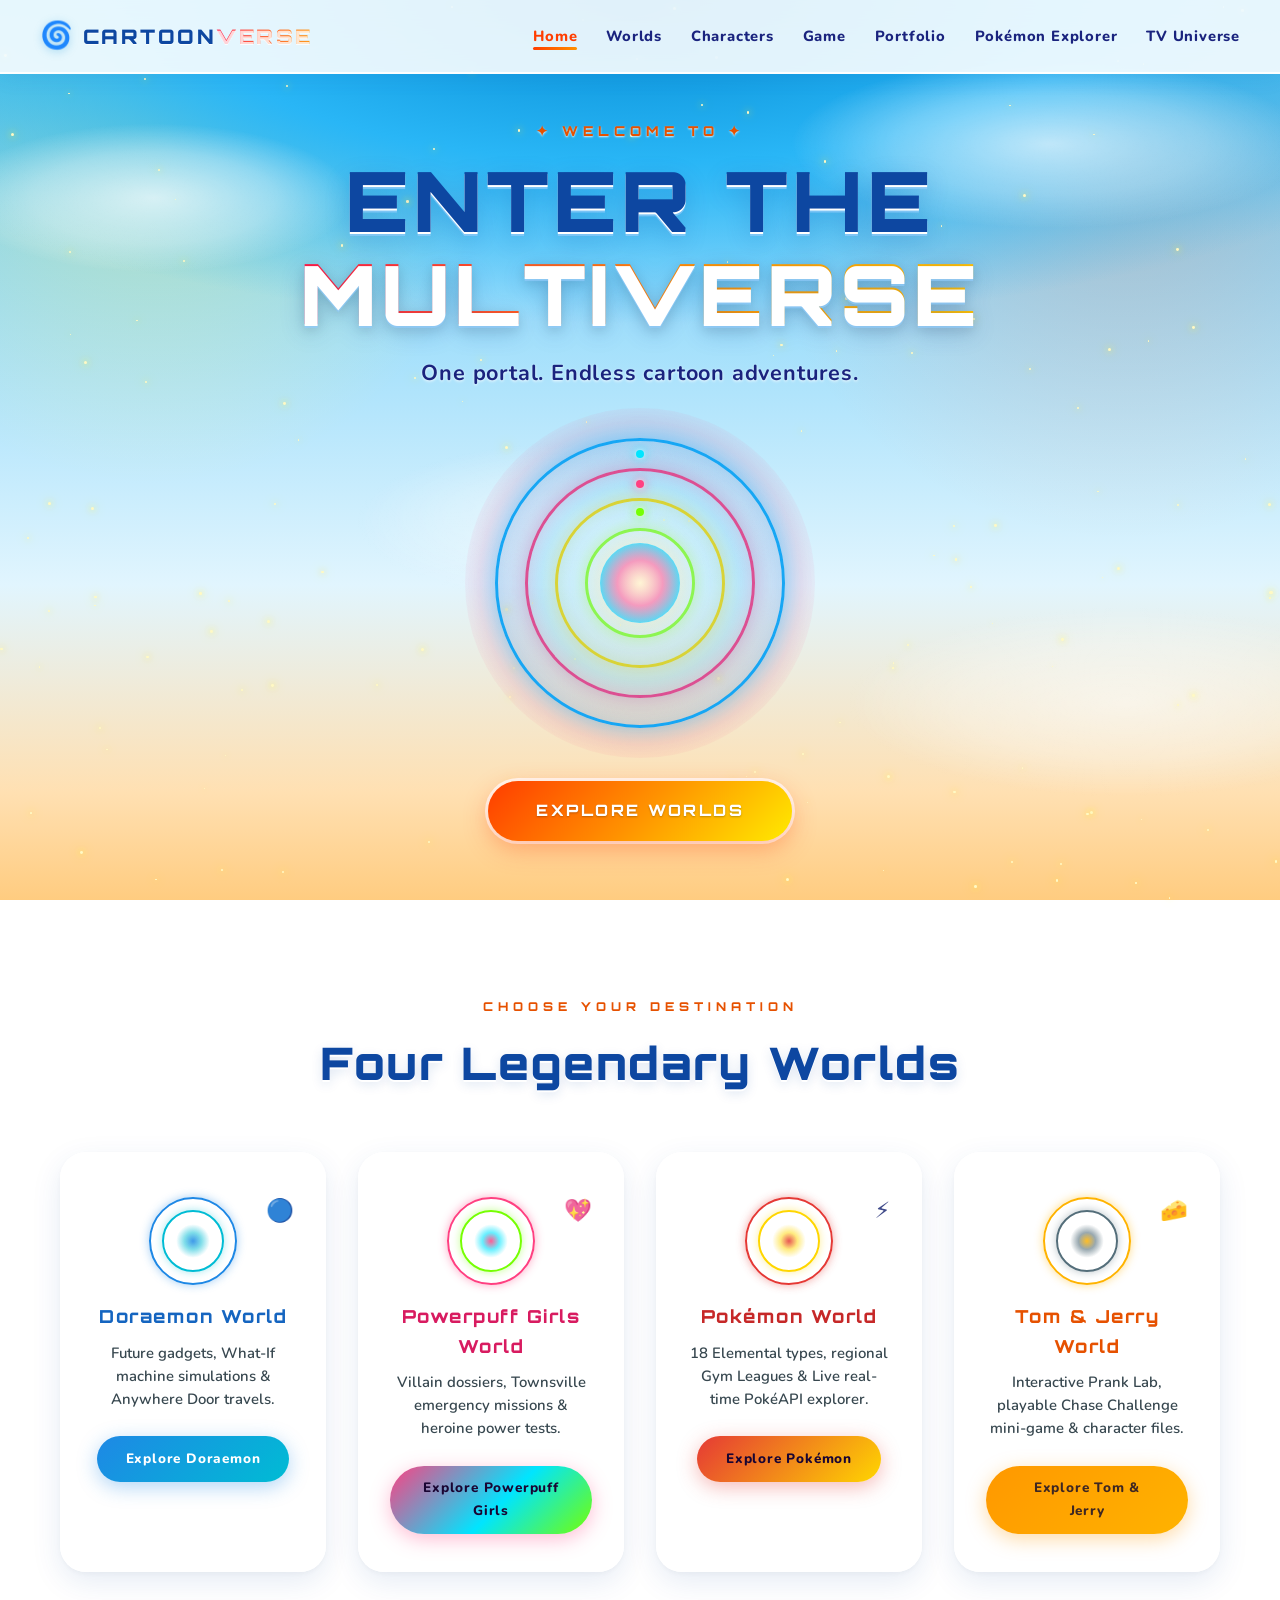
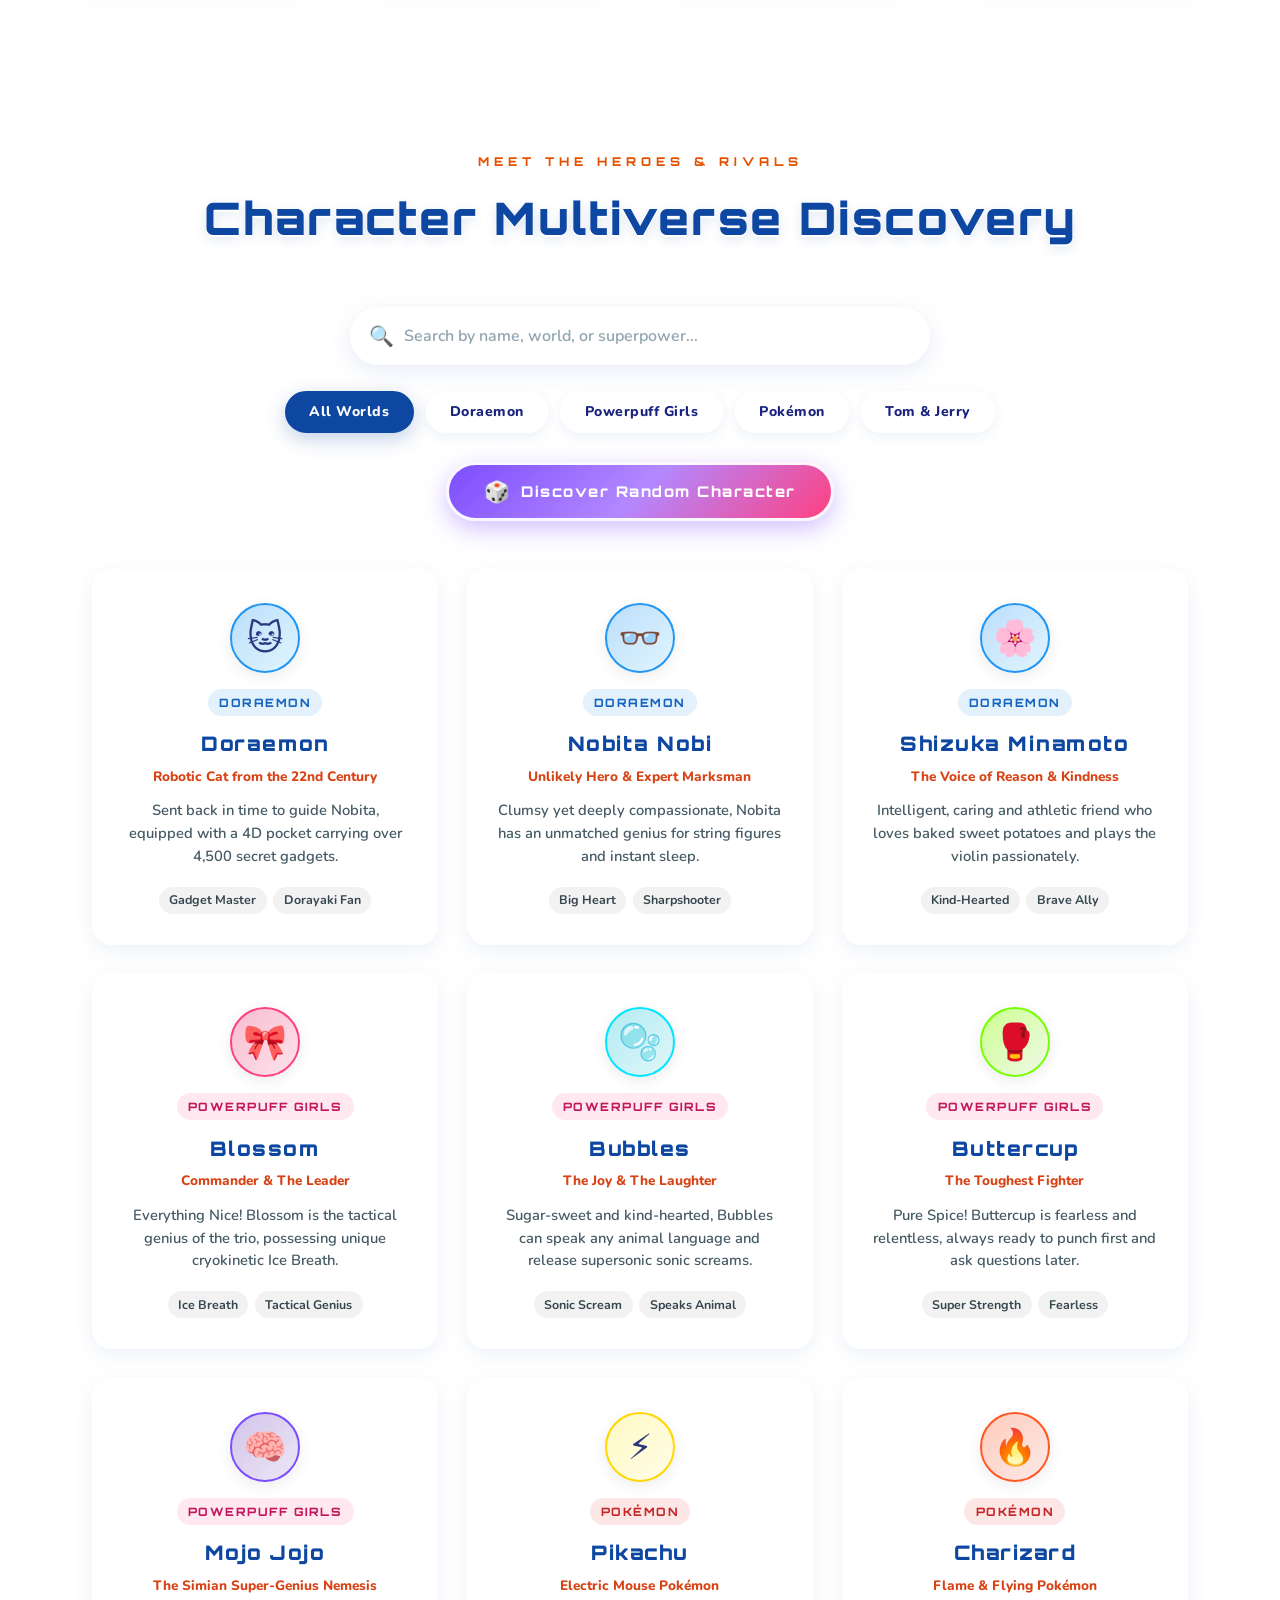
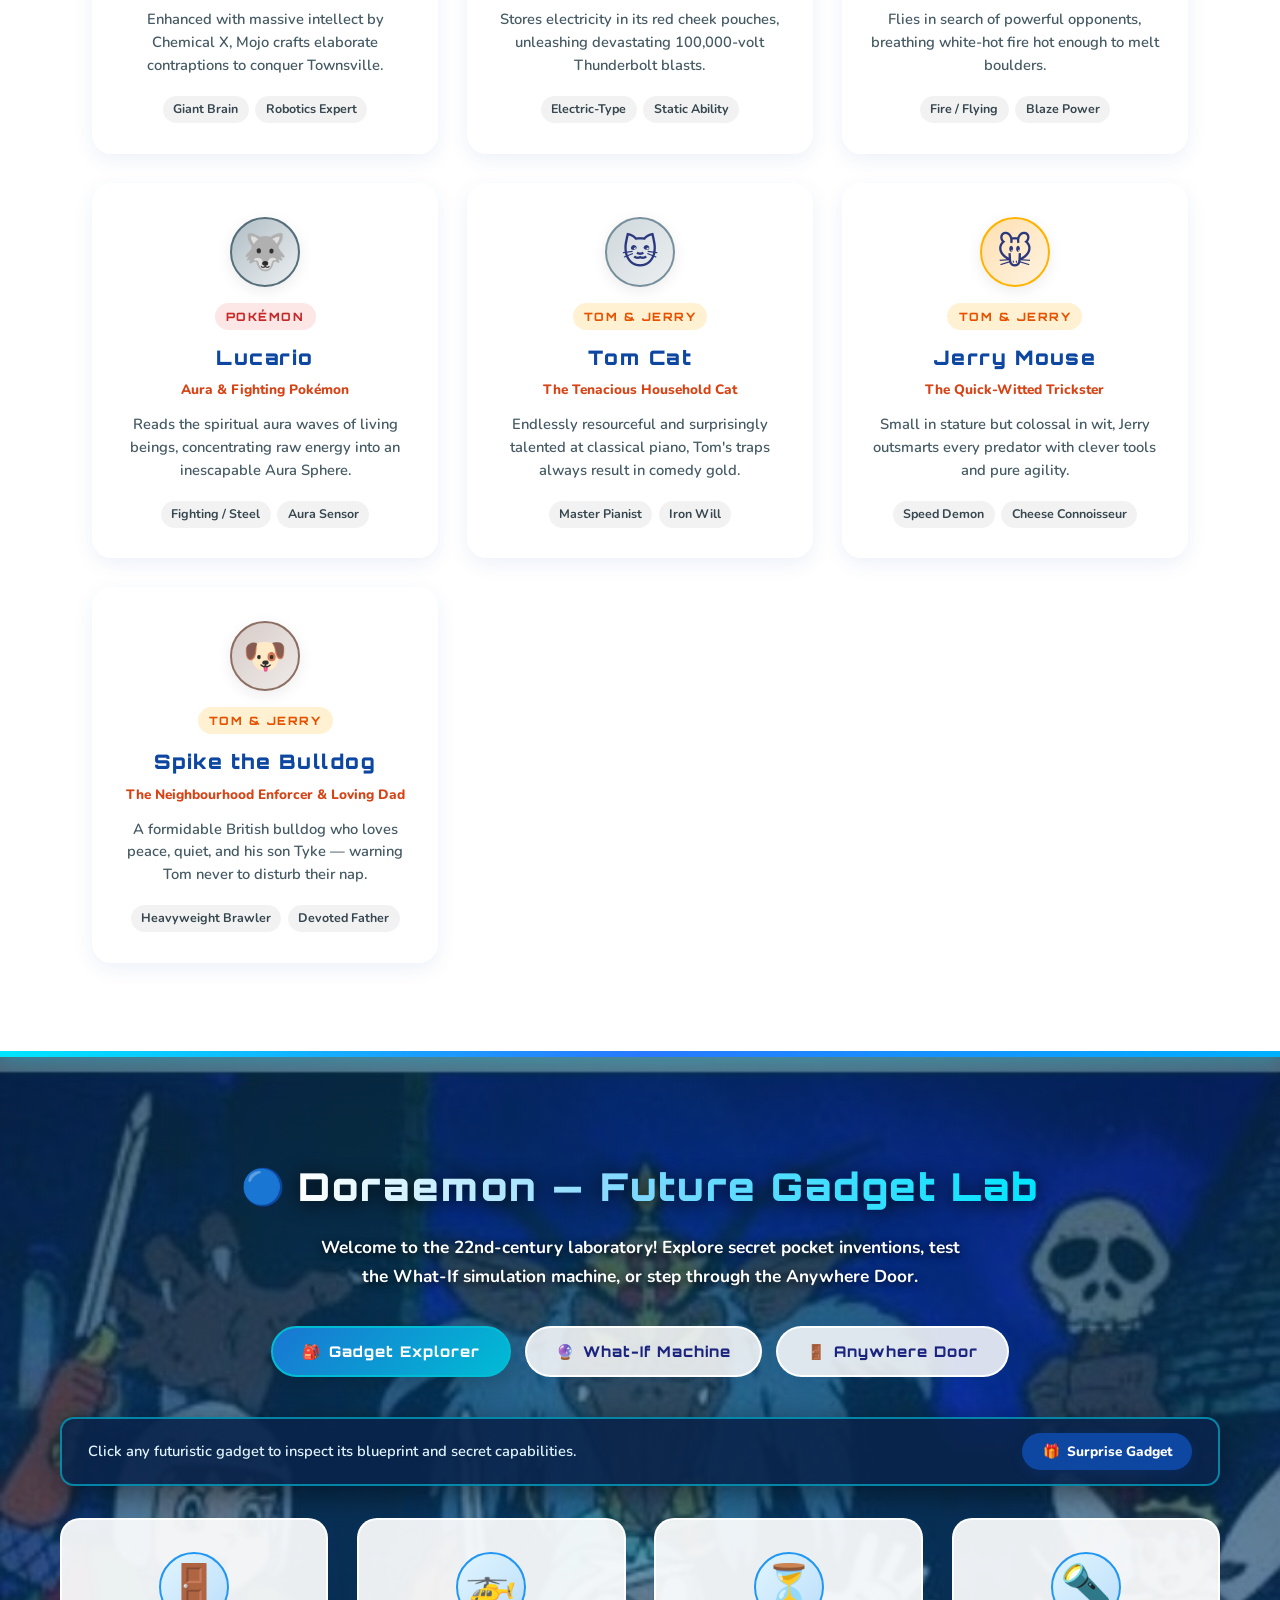
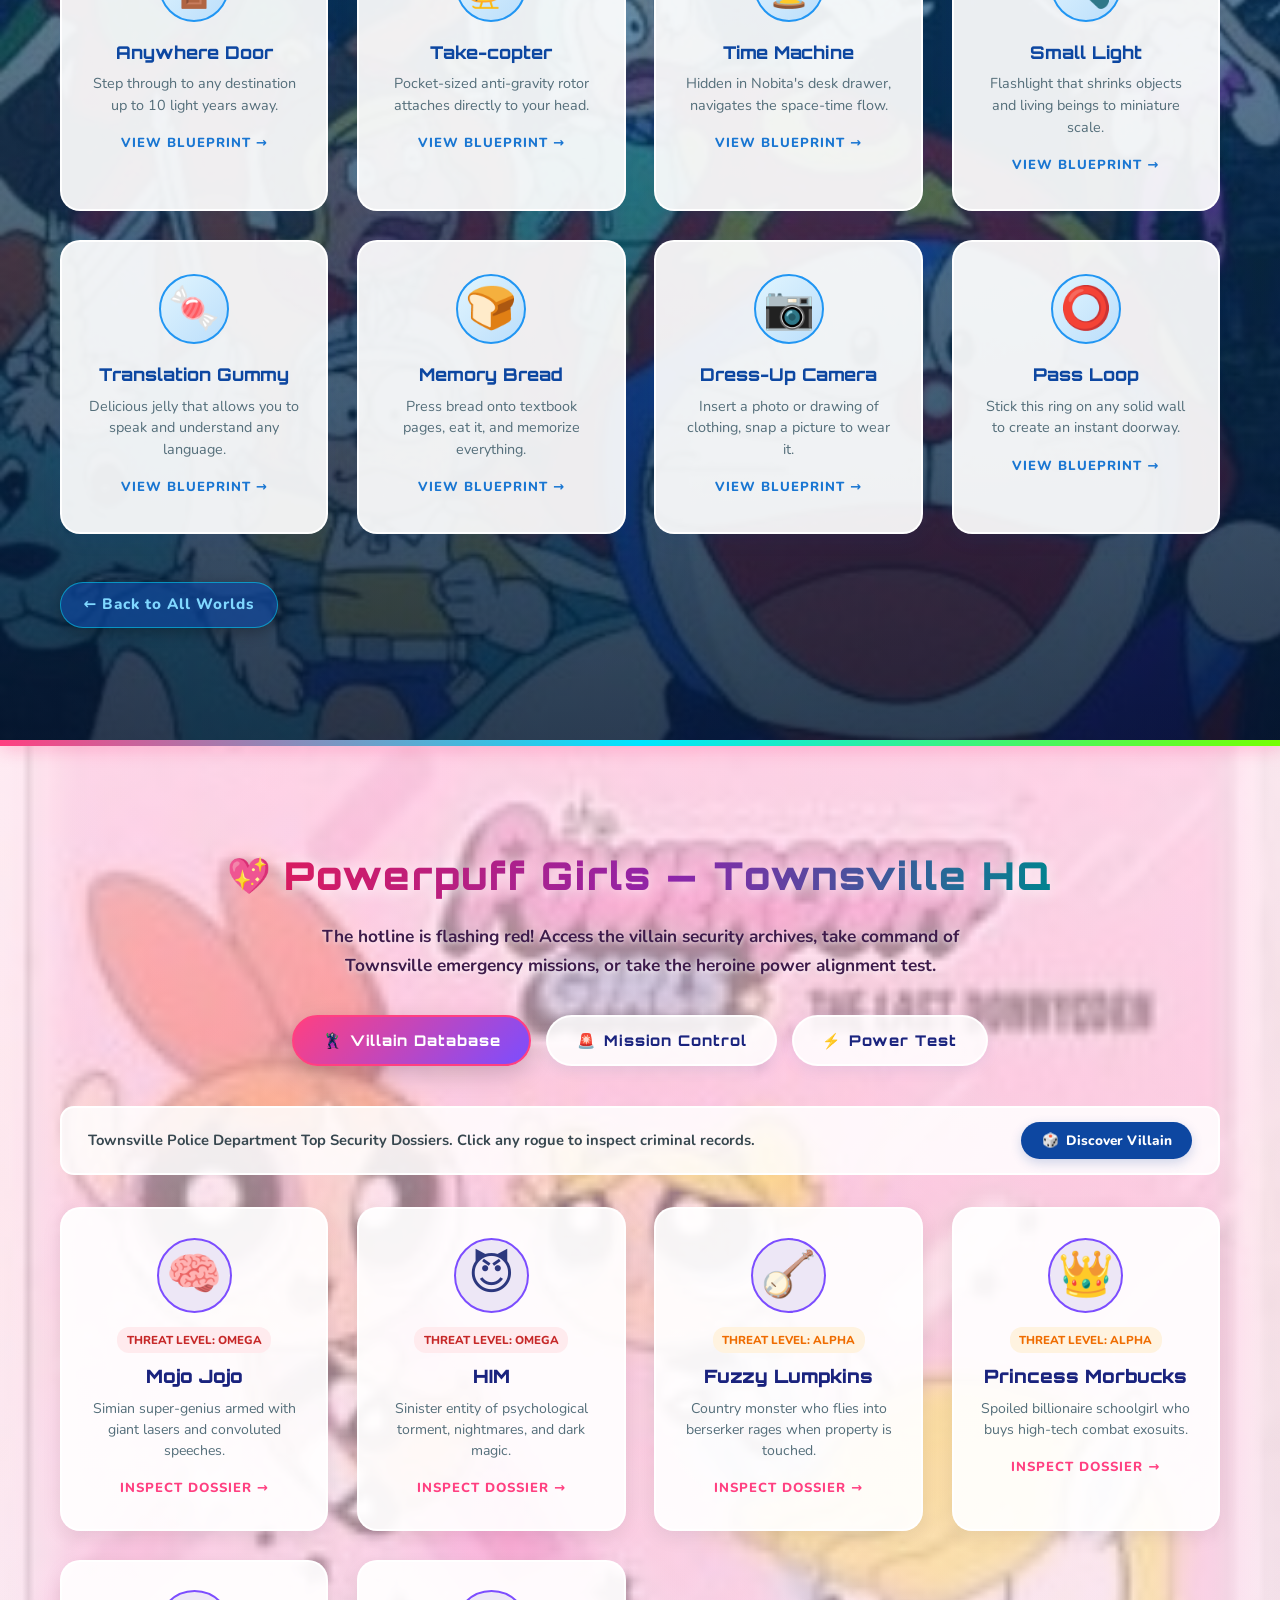
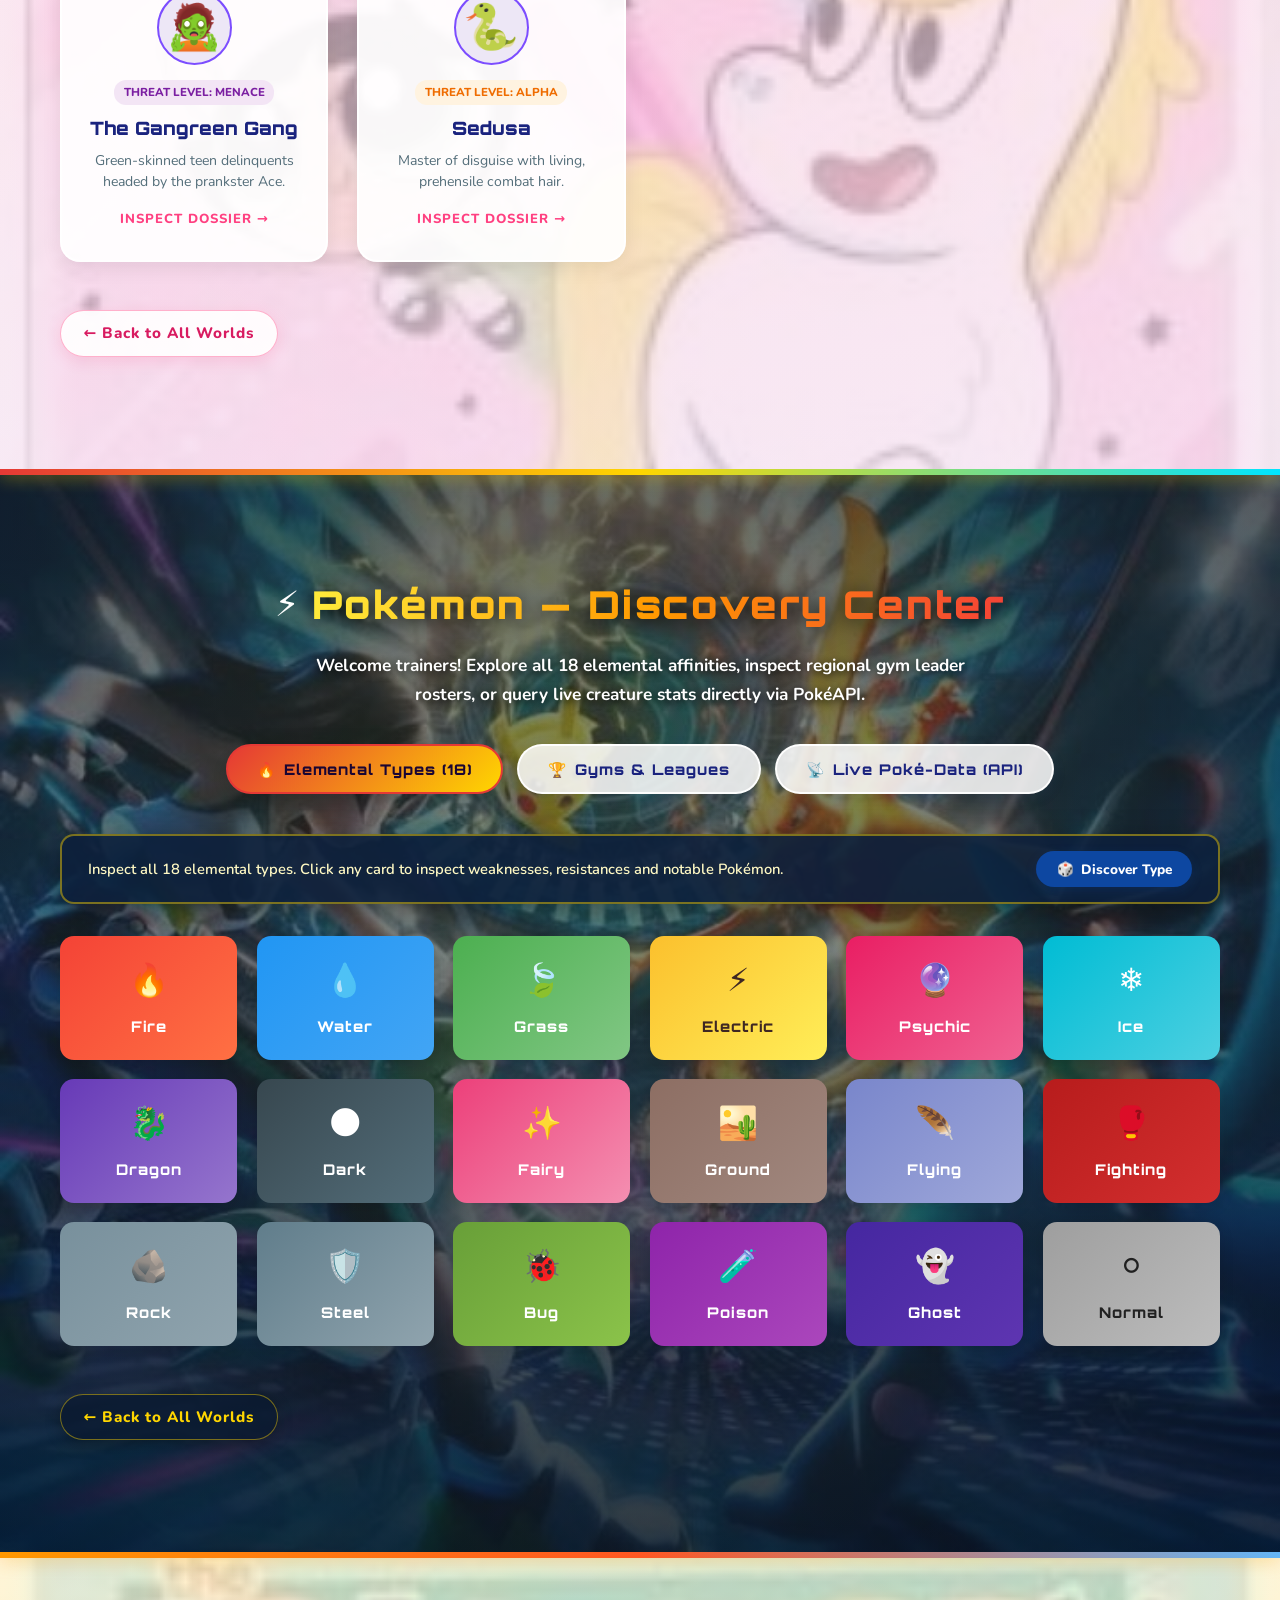
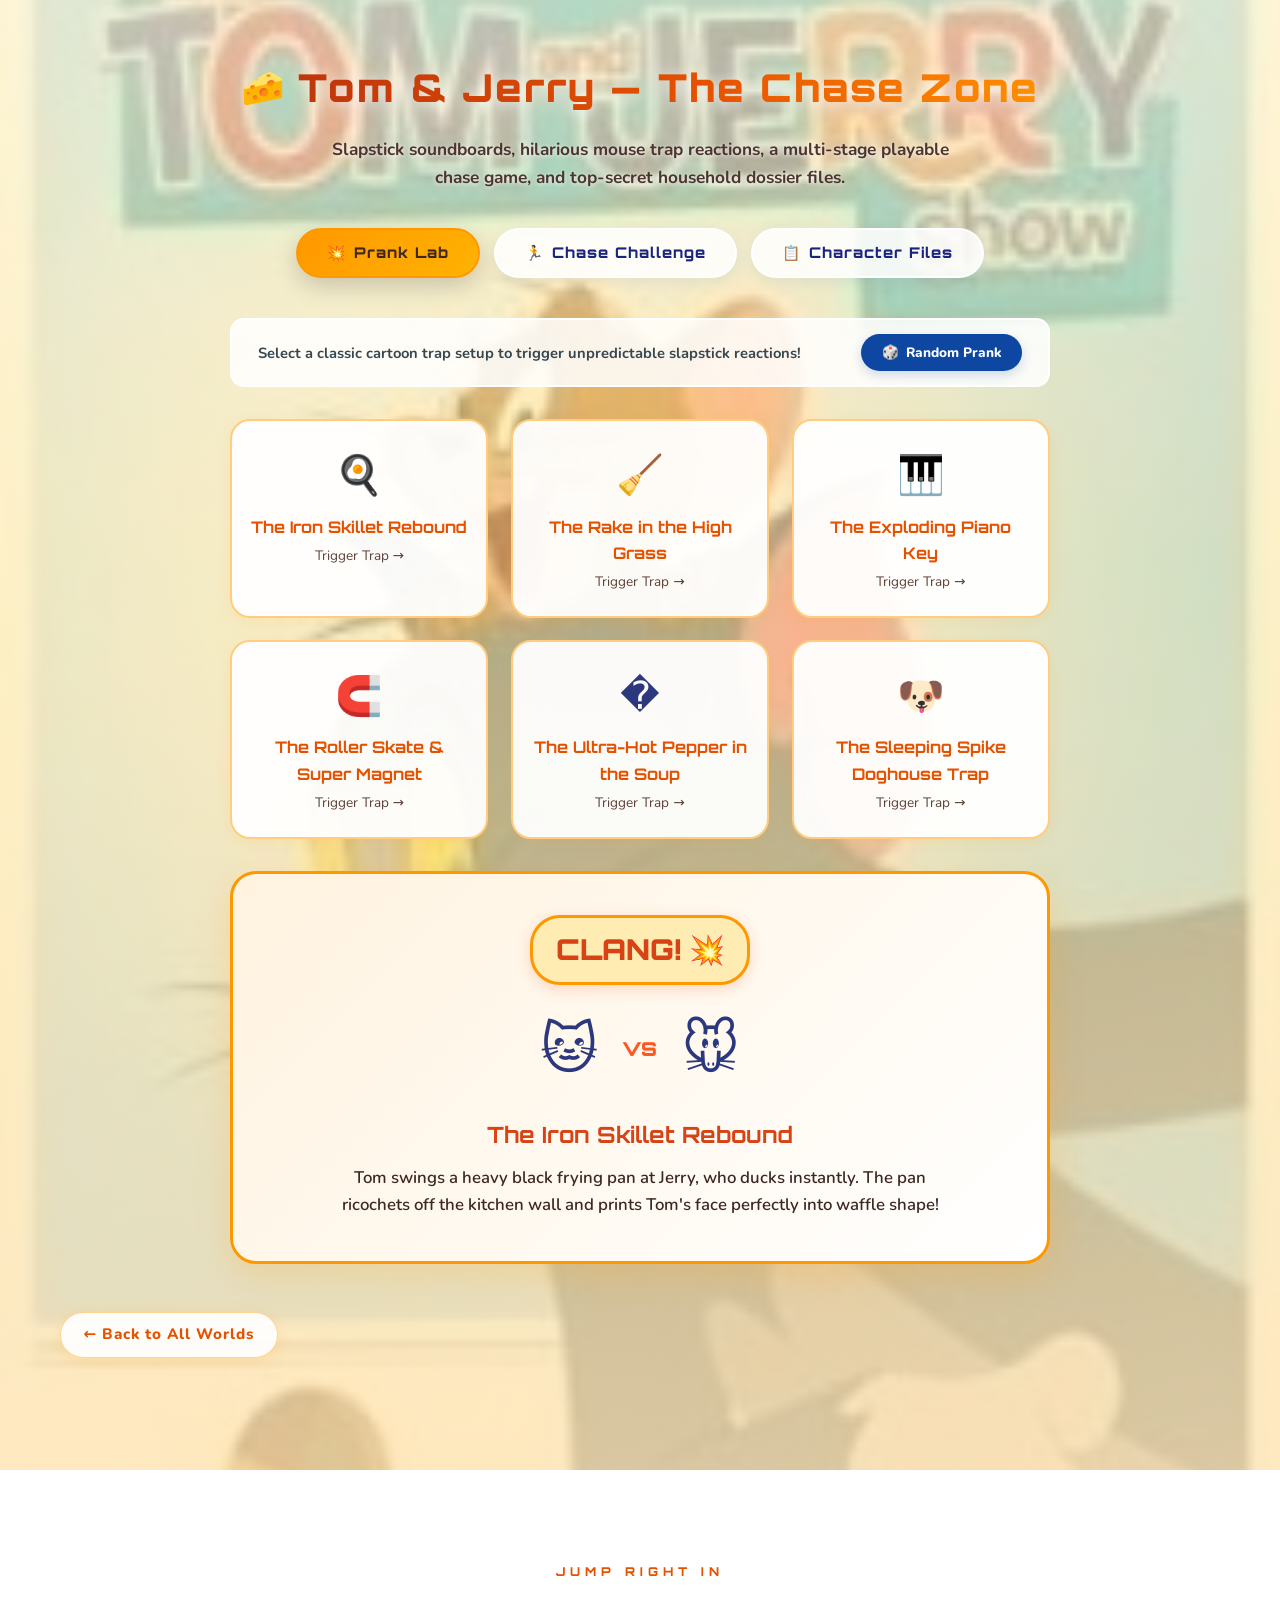
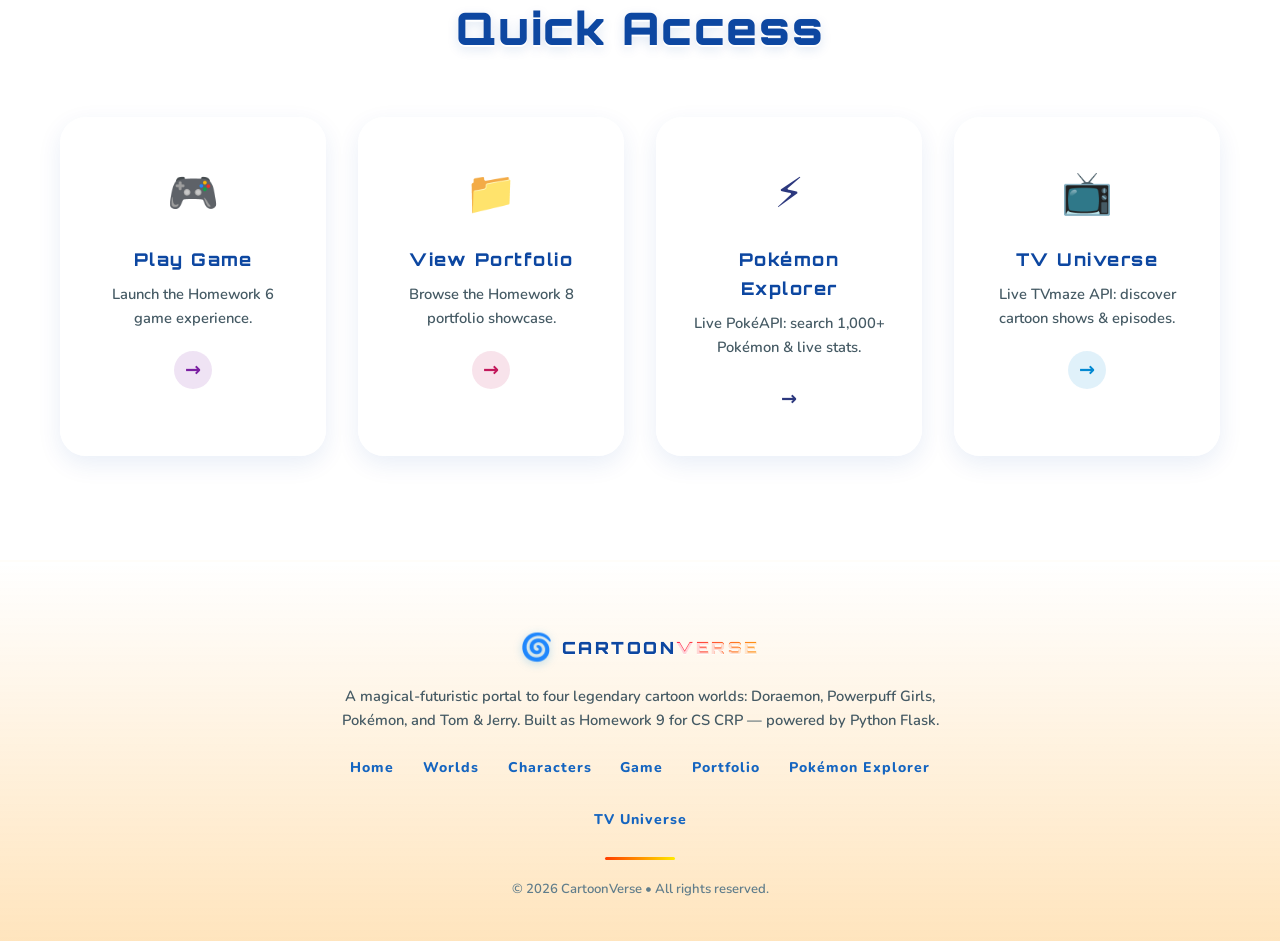
==== commit 1068ee5a: "Update fmt.Println output from 'Hello' to 'Goodbye'" ====
--- a/index.html
+++ b/index.html
@@ -29,7 +29,7 @@
       <li><a href="#worlds" class="nav-link">Worlds</a></li>
       <li><a href="#character-discovery" class="nav-link">Characters</a></li>
       <li><a href="CS-CRP/Homework_9/game/" class="nav-link">Game</a></li>
-      <li><a href="portfolio/" class="nav-link">Portfolio</a></li>
+      <li><a href="CS-CRP/Homework_9/portfolio/" class="nav-link">Portfolio</a></li>
       <li><a href="api/#pokemon" class="nav-link">Pokémon Explorer</a></li>
       <li><a href="api/#tv" class="nav-link">TV Universe</a></li>
     </ul>
@@ -1019,7 +1019,7 @@
         <p>Launch the Homework 6 game experience.</p>
         <span class="qa-arrow">→</span>
       </a>
-      <a href="portfolio/" class="qa-card qa-portfolio">
+      <a href="CS-CRP/Homework_9/portfolio/" class="qa-card qa-portfolio">
         <div class="qa-icon">📁</div>
         <h3>View Portfolio</h3>
         <p>Browse the Homework 8 portfolio showcase.</p>
@@ -1053,7 +1053,7 @@
         <a href="#worlds">Worlds</a>
         <a href="#character-discovery">Characters</a>
         <a href="game/">Game</a>
-        <a href="portfolio/">Portfolio</a>
+        <a href="CS-CRP/Homework_9/portfolio/">Portfolio</a>
         <a href="api/#pokemon">Pokémon Explorer</a>
         <a href="api/#tv">TV Universe</a>
       </nav>
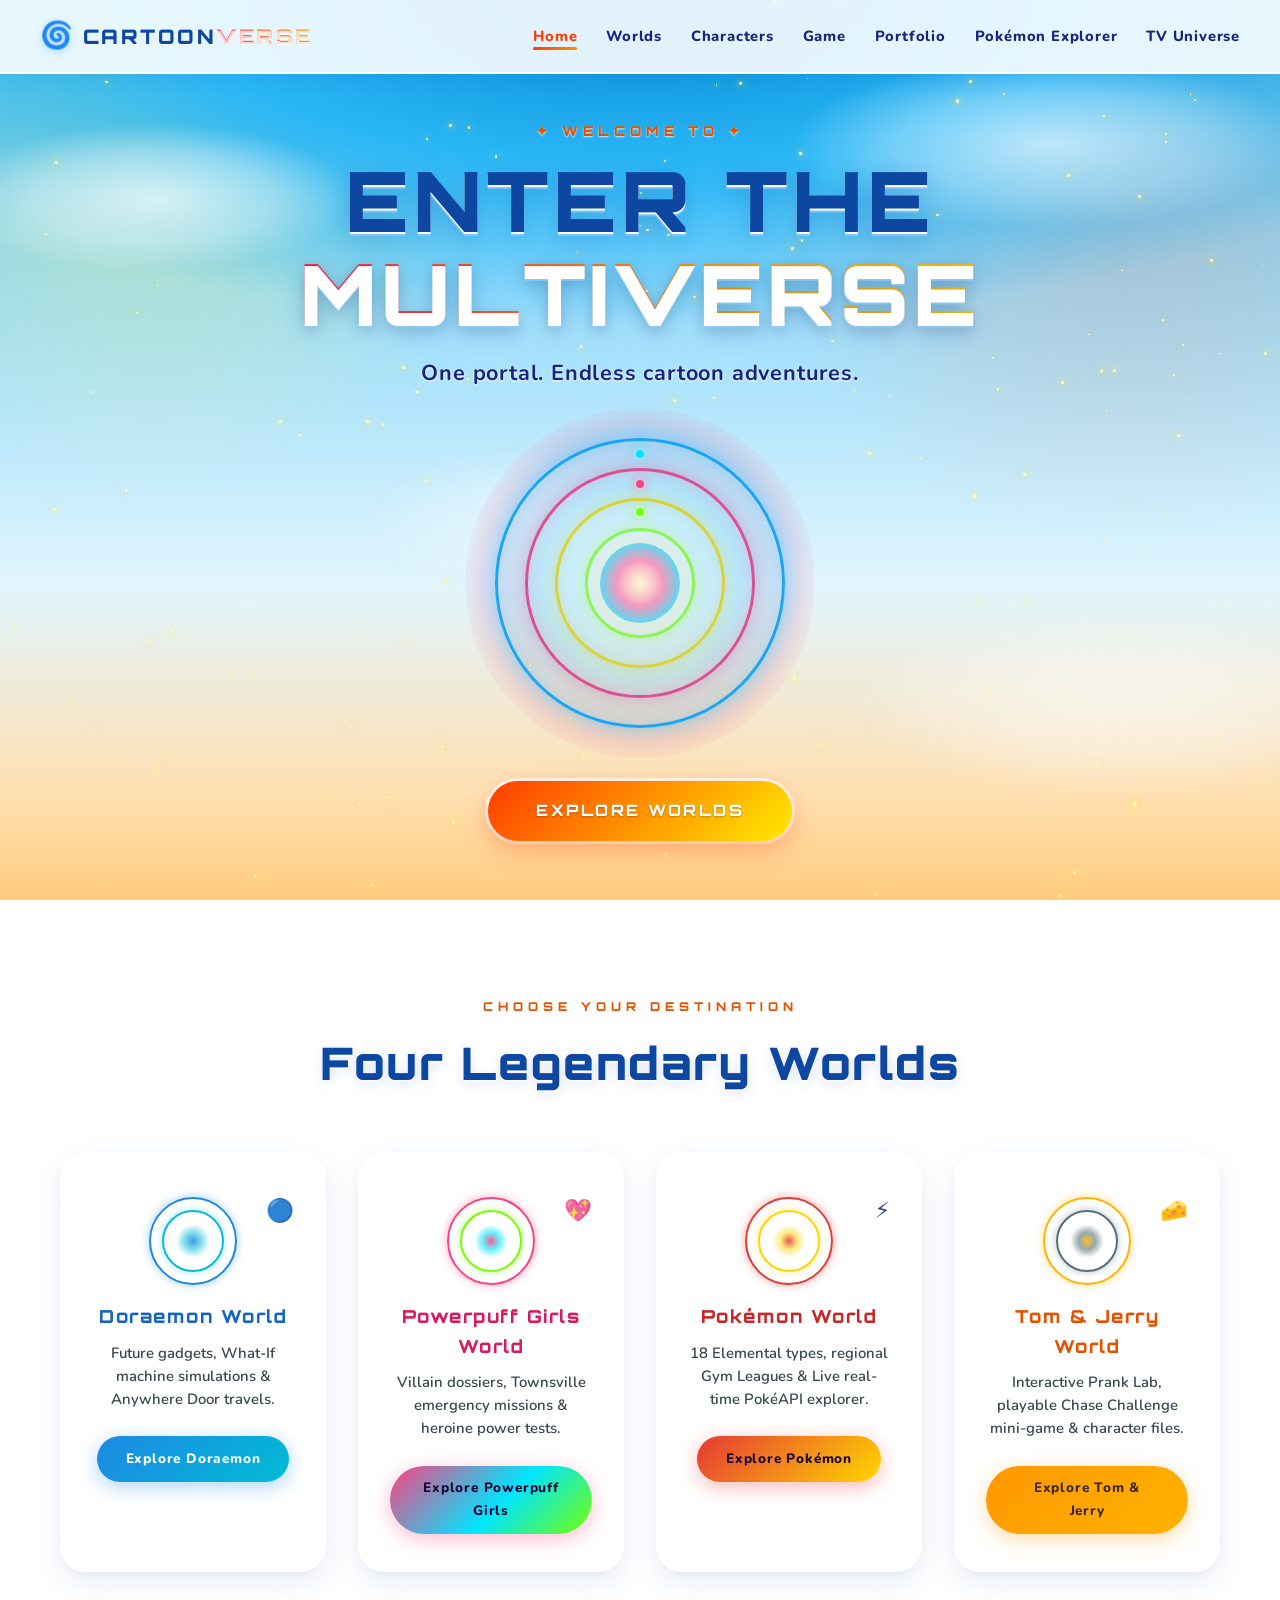
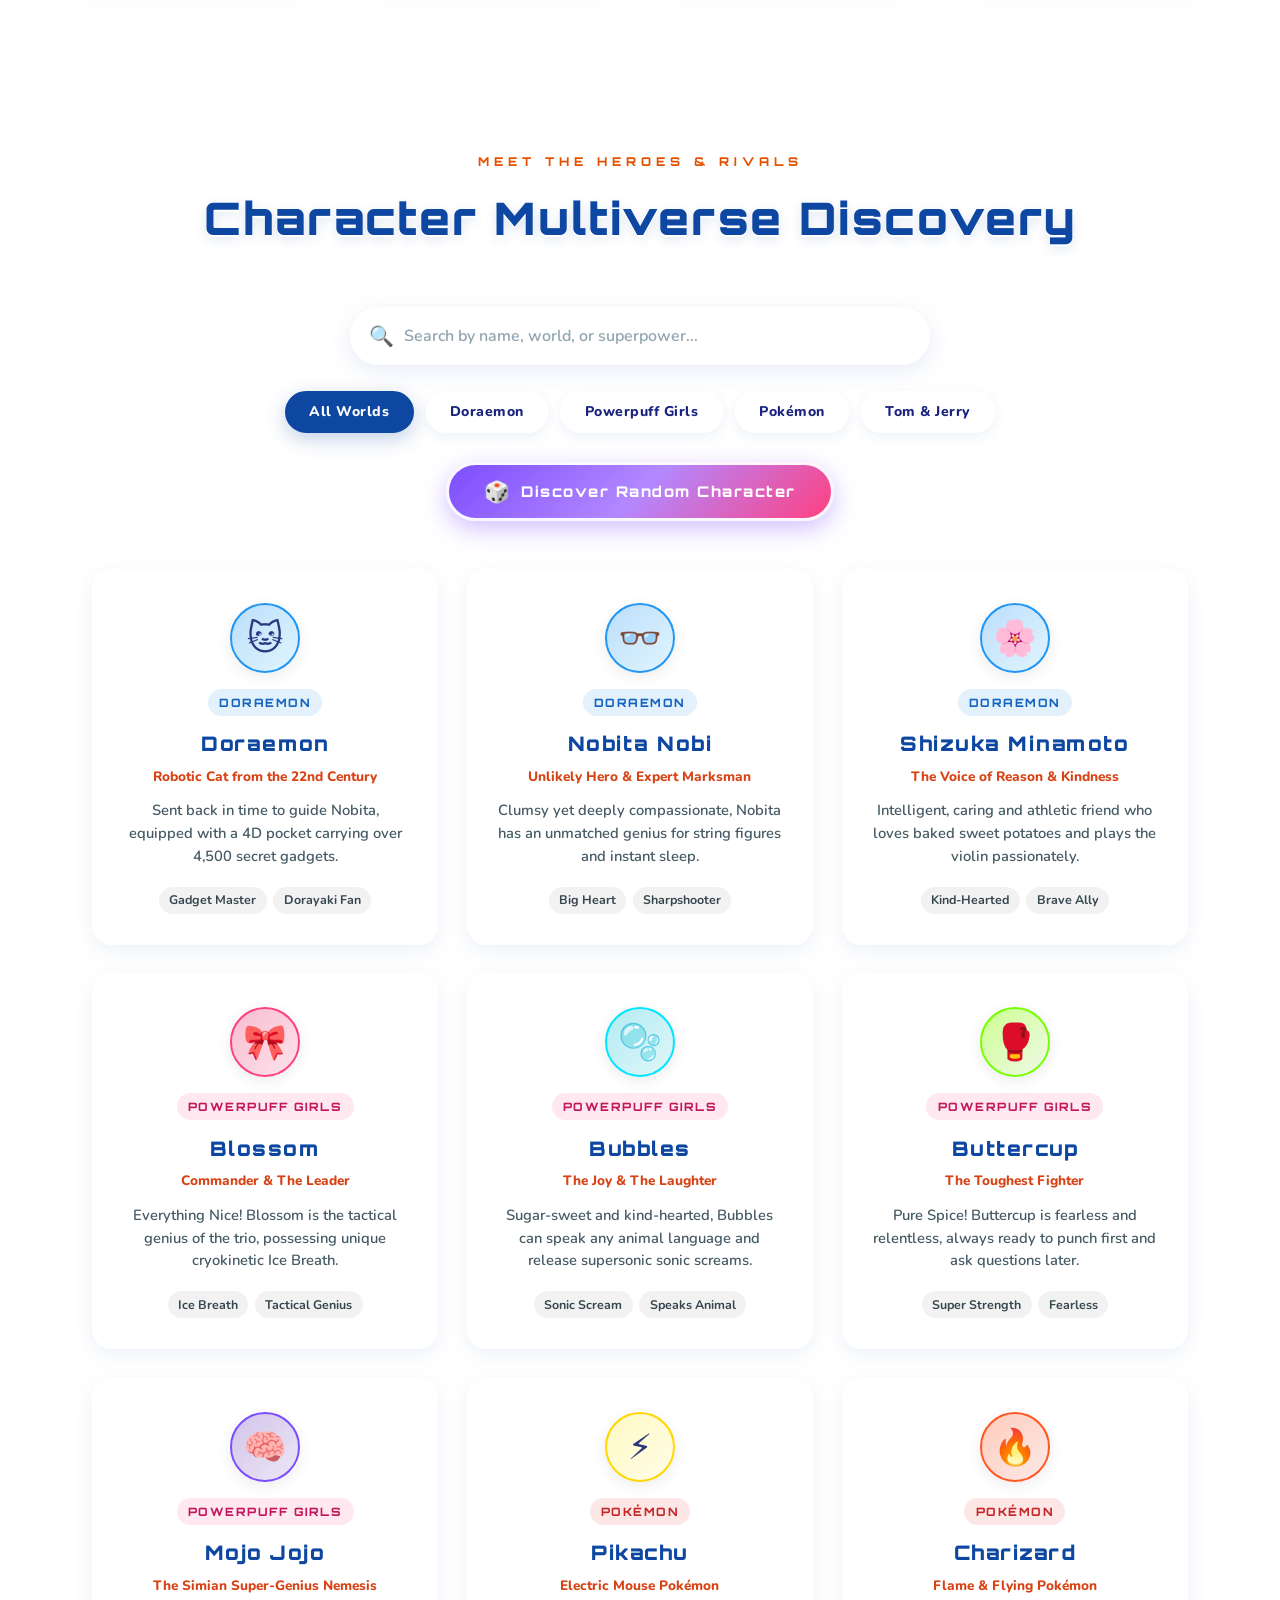
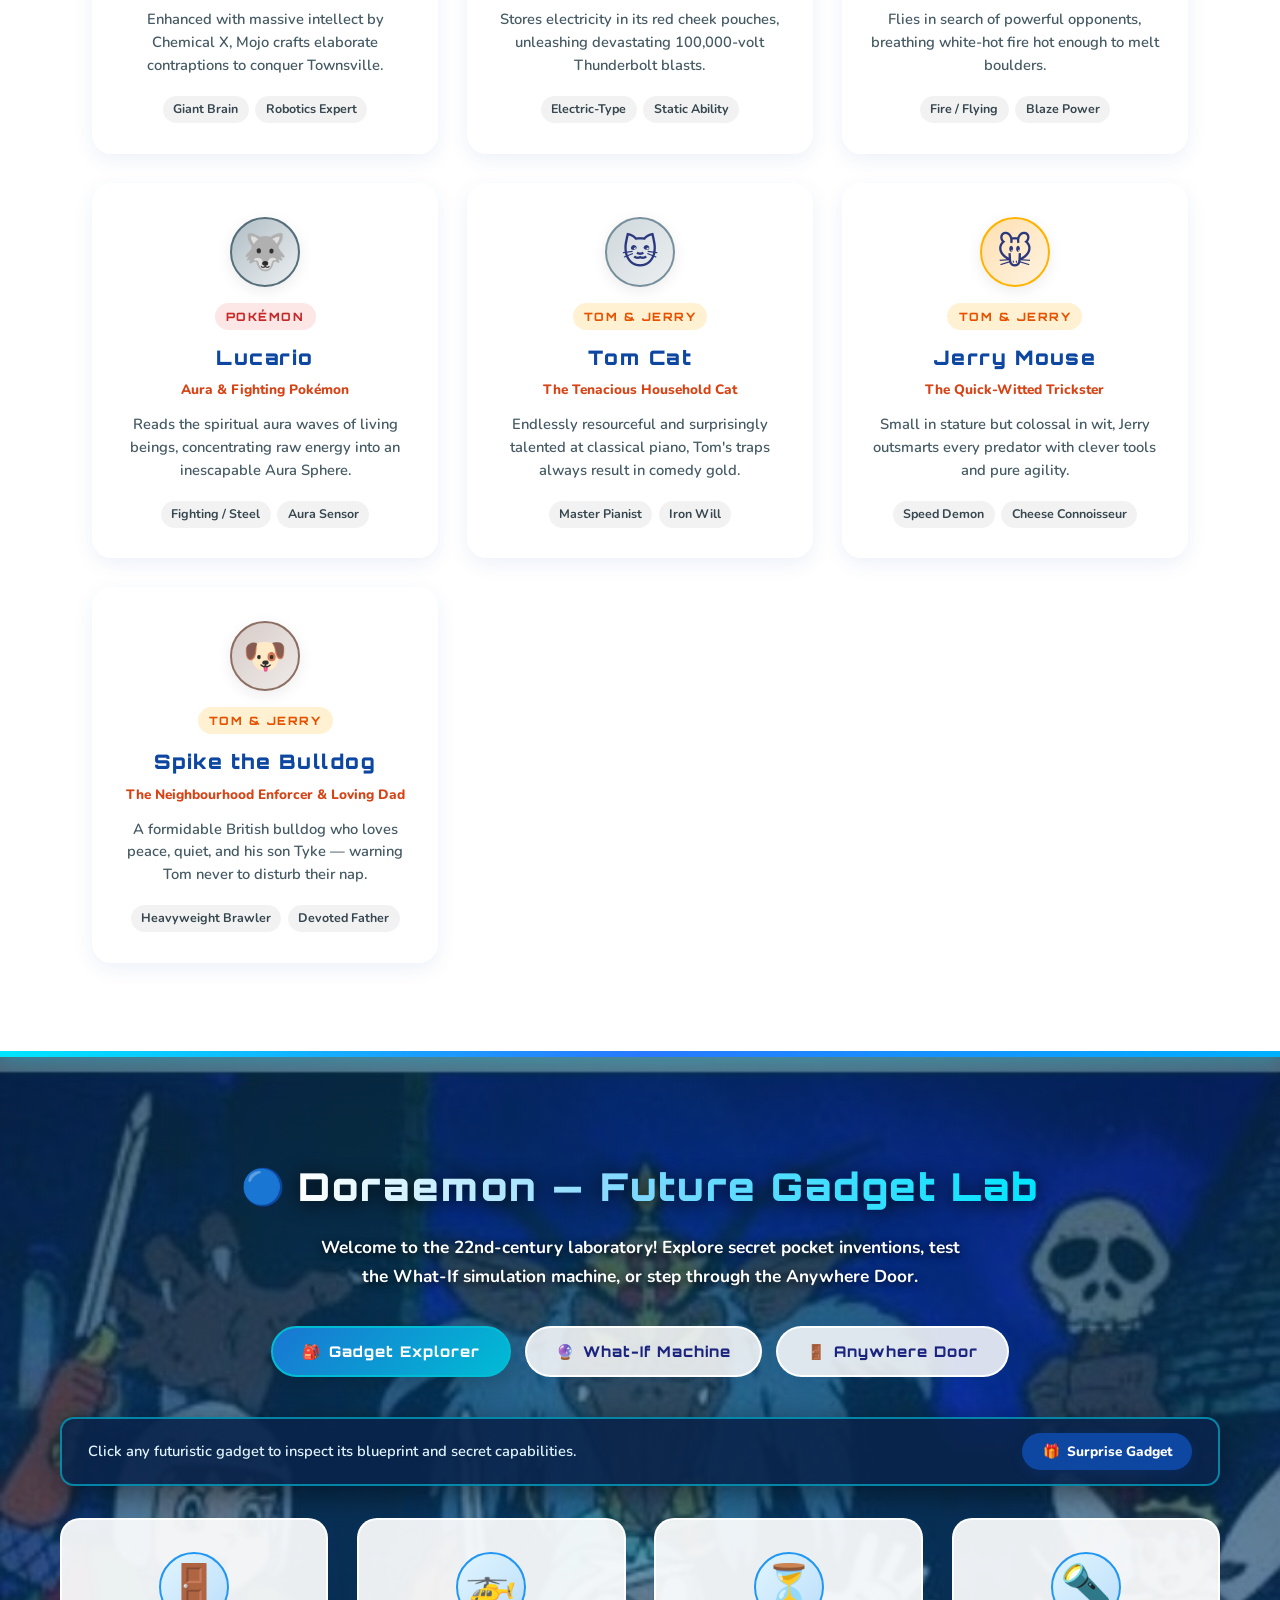
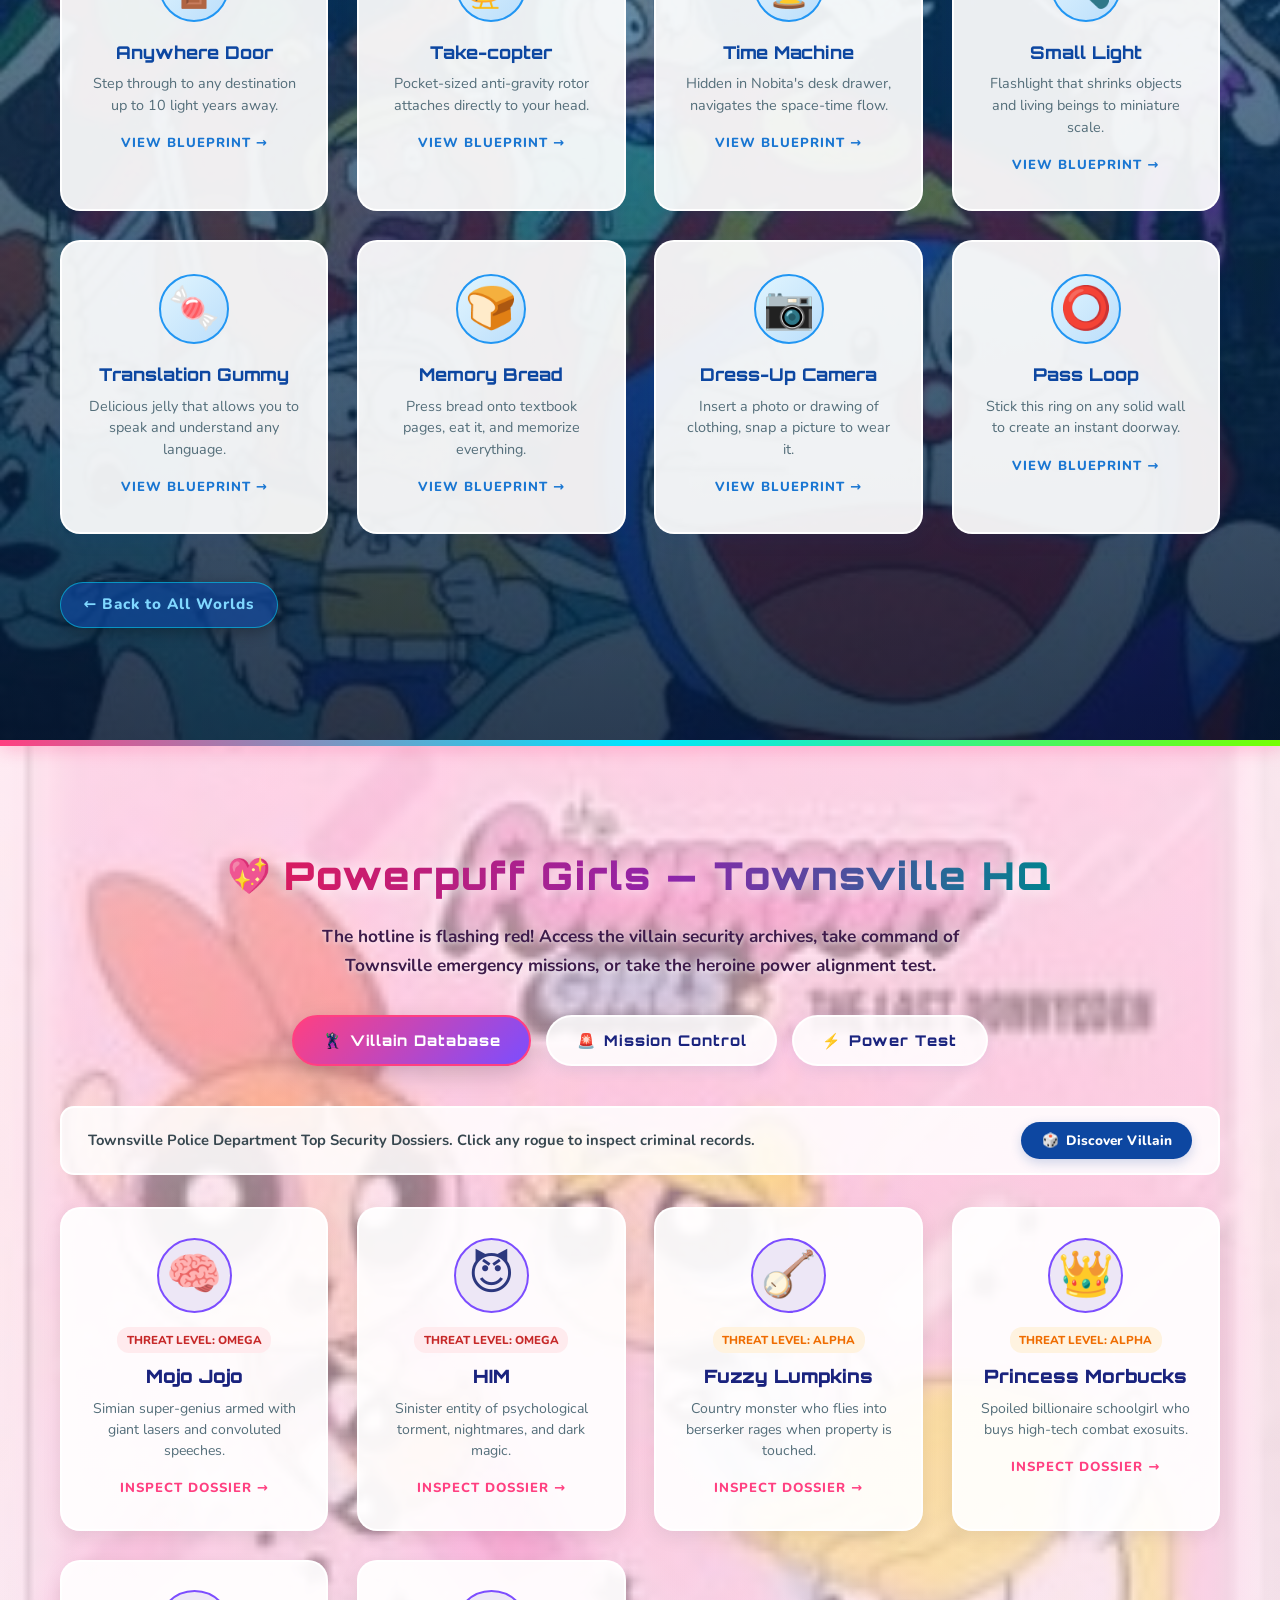
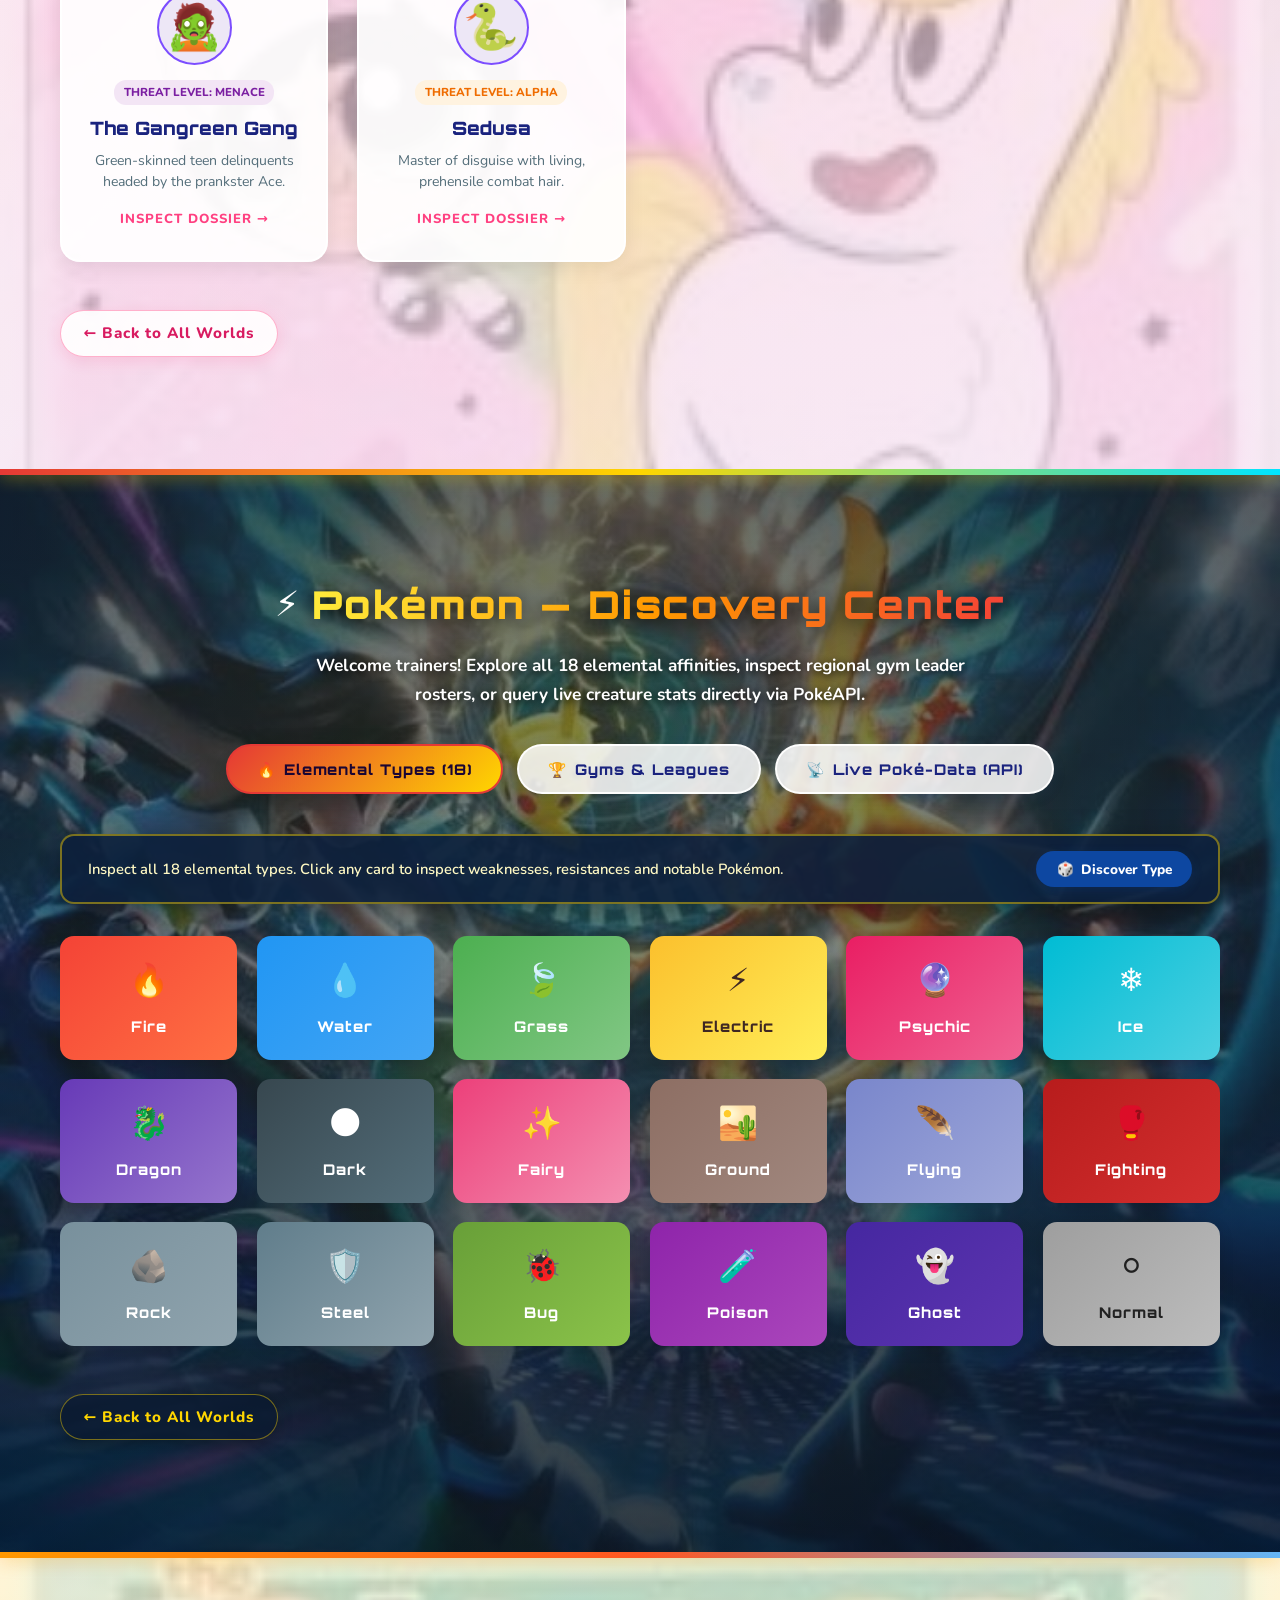
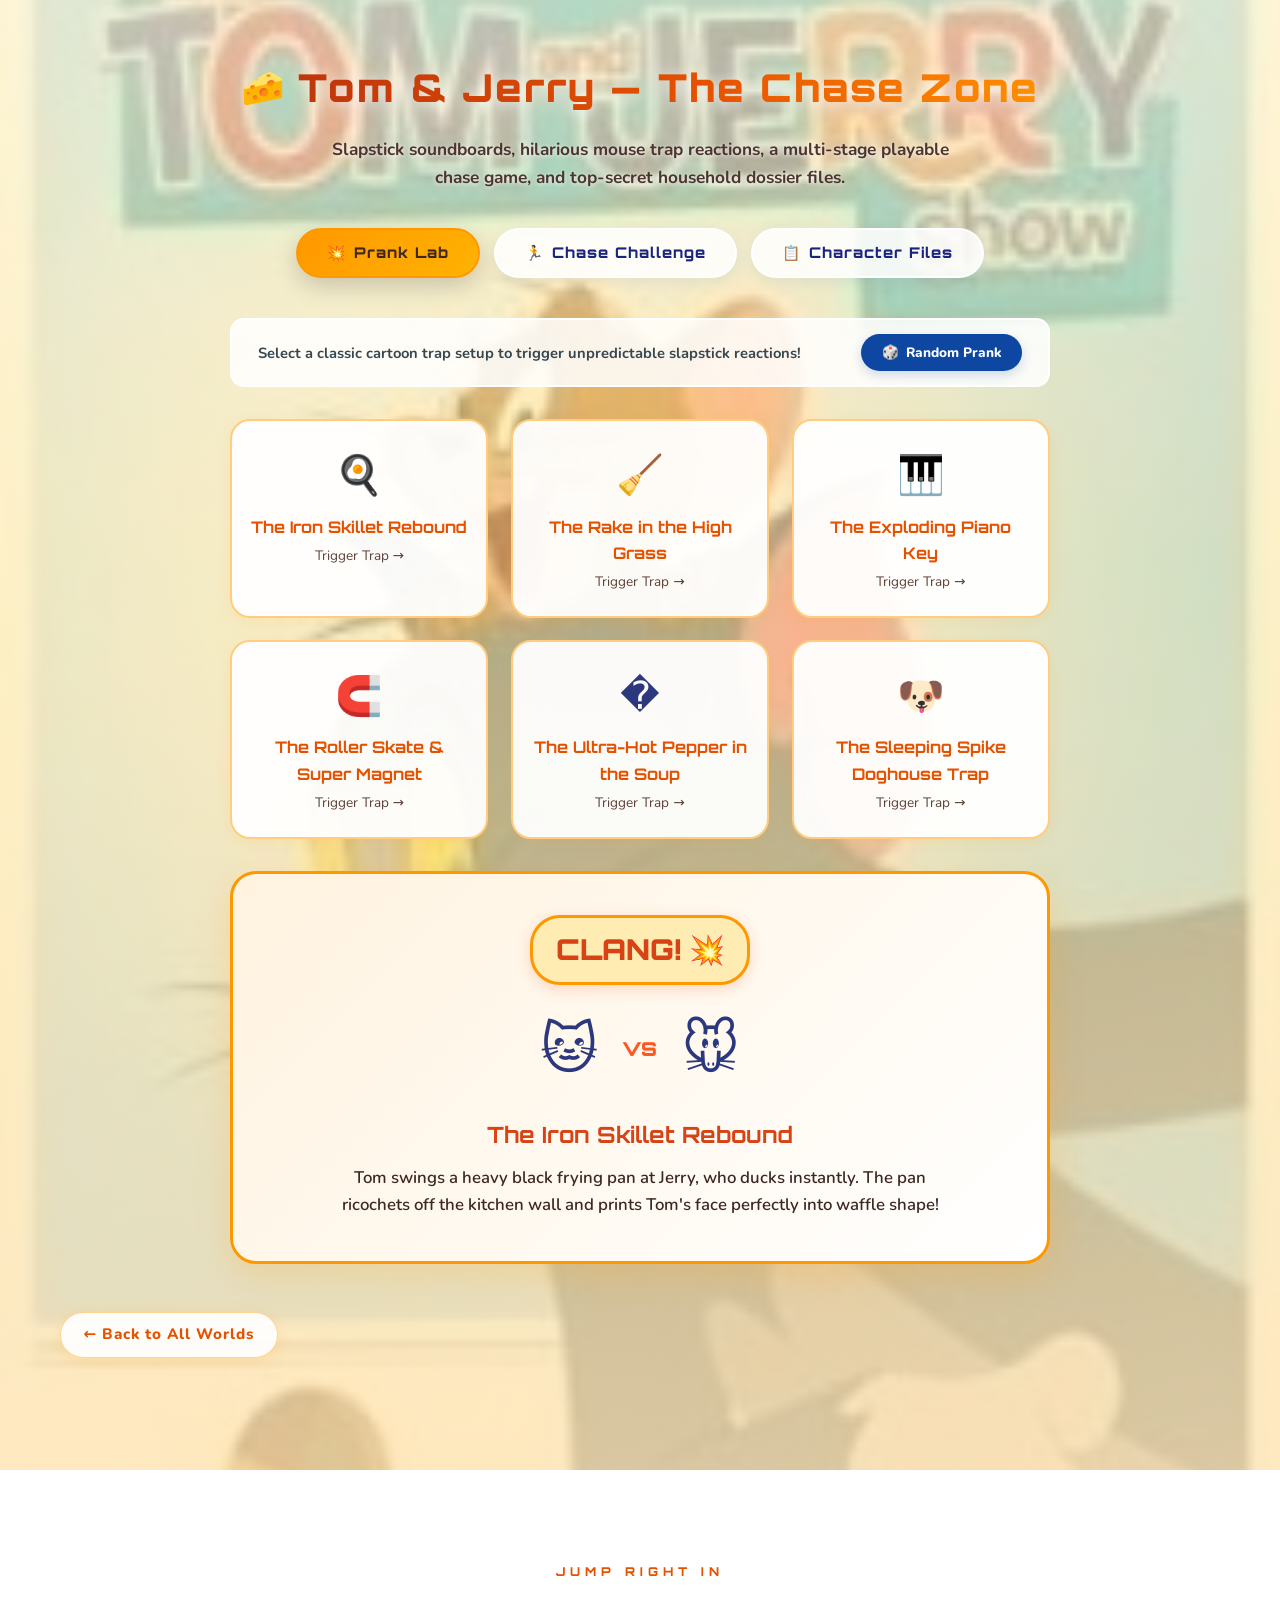
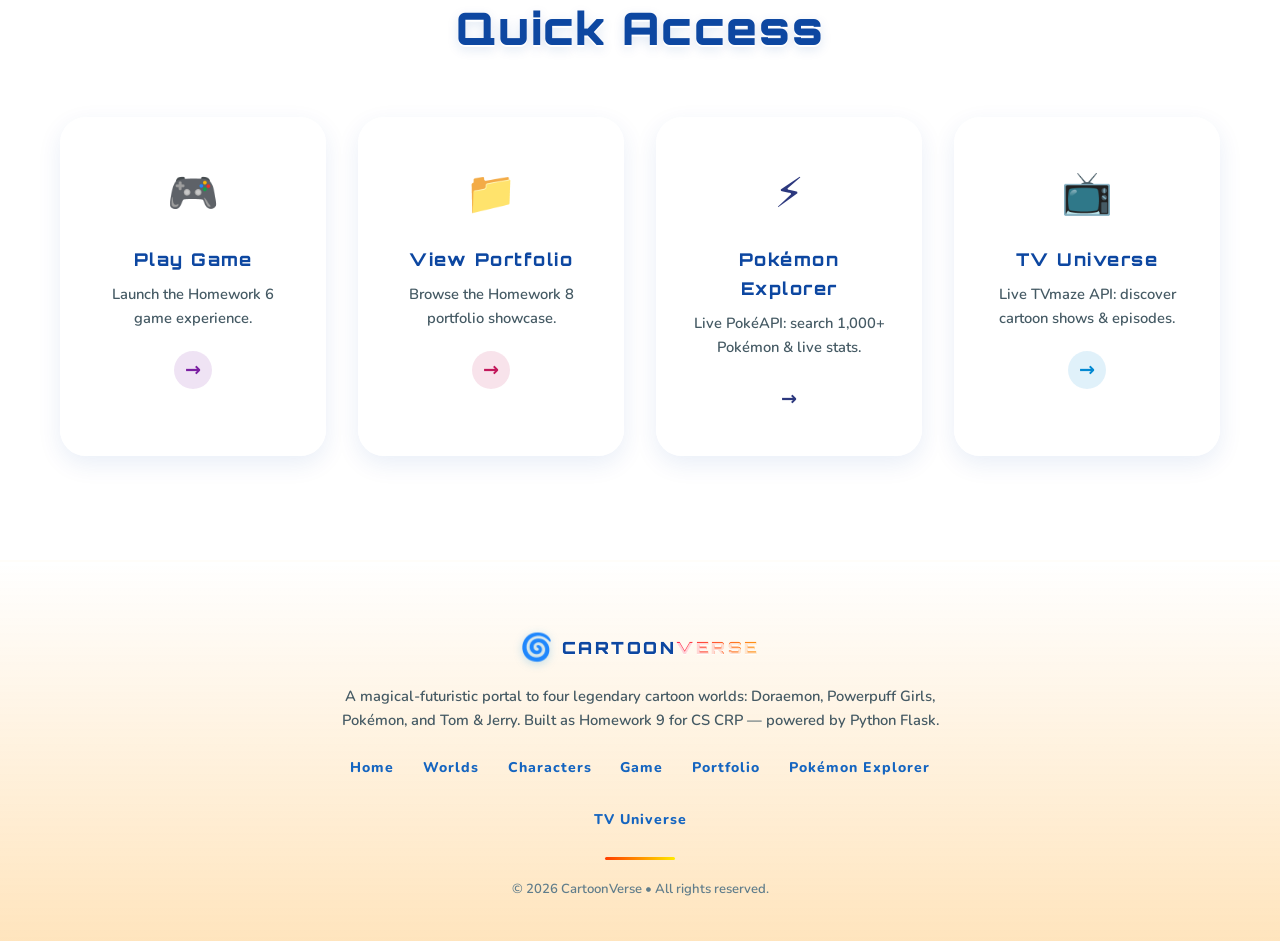
==== commit 7f5b46f1: "Update index.html" ====
--- a/index.html
+++ b/index.html
@@ -30,7 +30,7 @@
       <li><a href="#character-discovery" class="nav-link">Characters</a></li>
       <li><a href="CS-CRP/Homework_9/game/" class="nav-link">Game</a></li>
       <li><a href="CS-CRP/Homework_9/portfolio/" class="nav-link">Portfolio</a></li>
-      <li><a href="api/#pokemon" class="nav-link">Pokémon Explorer</a></li>
+      <li><a href="CS-CRP/Homework_9/api/#pokemon" class="nav-link">Pokémon Explorer</a></li>
       <li><a href="api/#tv" class="nav-link">TV Universe</a></li>
     </ul>
   </nav>
@@ -1025,7 +1025,7 @@
         <p>Browse the Homework 8 portfolio showcase.</p>
         <span class="qa-arrow">→</span>
       </a>
-      <a href="api/#pokemon" class="qa-card qa-pokemon-api">
+      <a href="CS-CRP/Homework_9/api/#pokemon" class="qa-card qa-pokemon-api">
         <div class="qa-icon">⚡</div>
         <h3>Pokémon Explorer</h3>
         <p>Live PokéAPI: search 1,000+ Pokémon & live stats.</p>
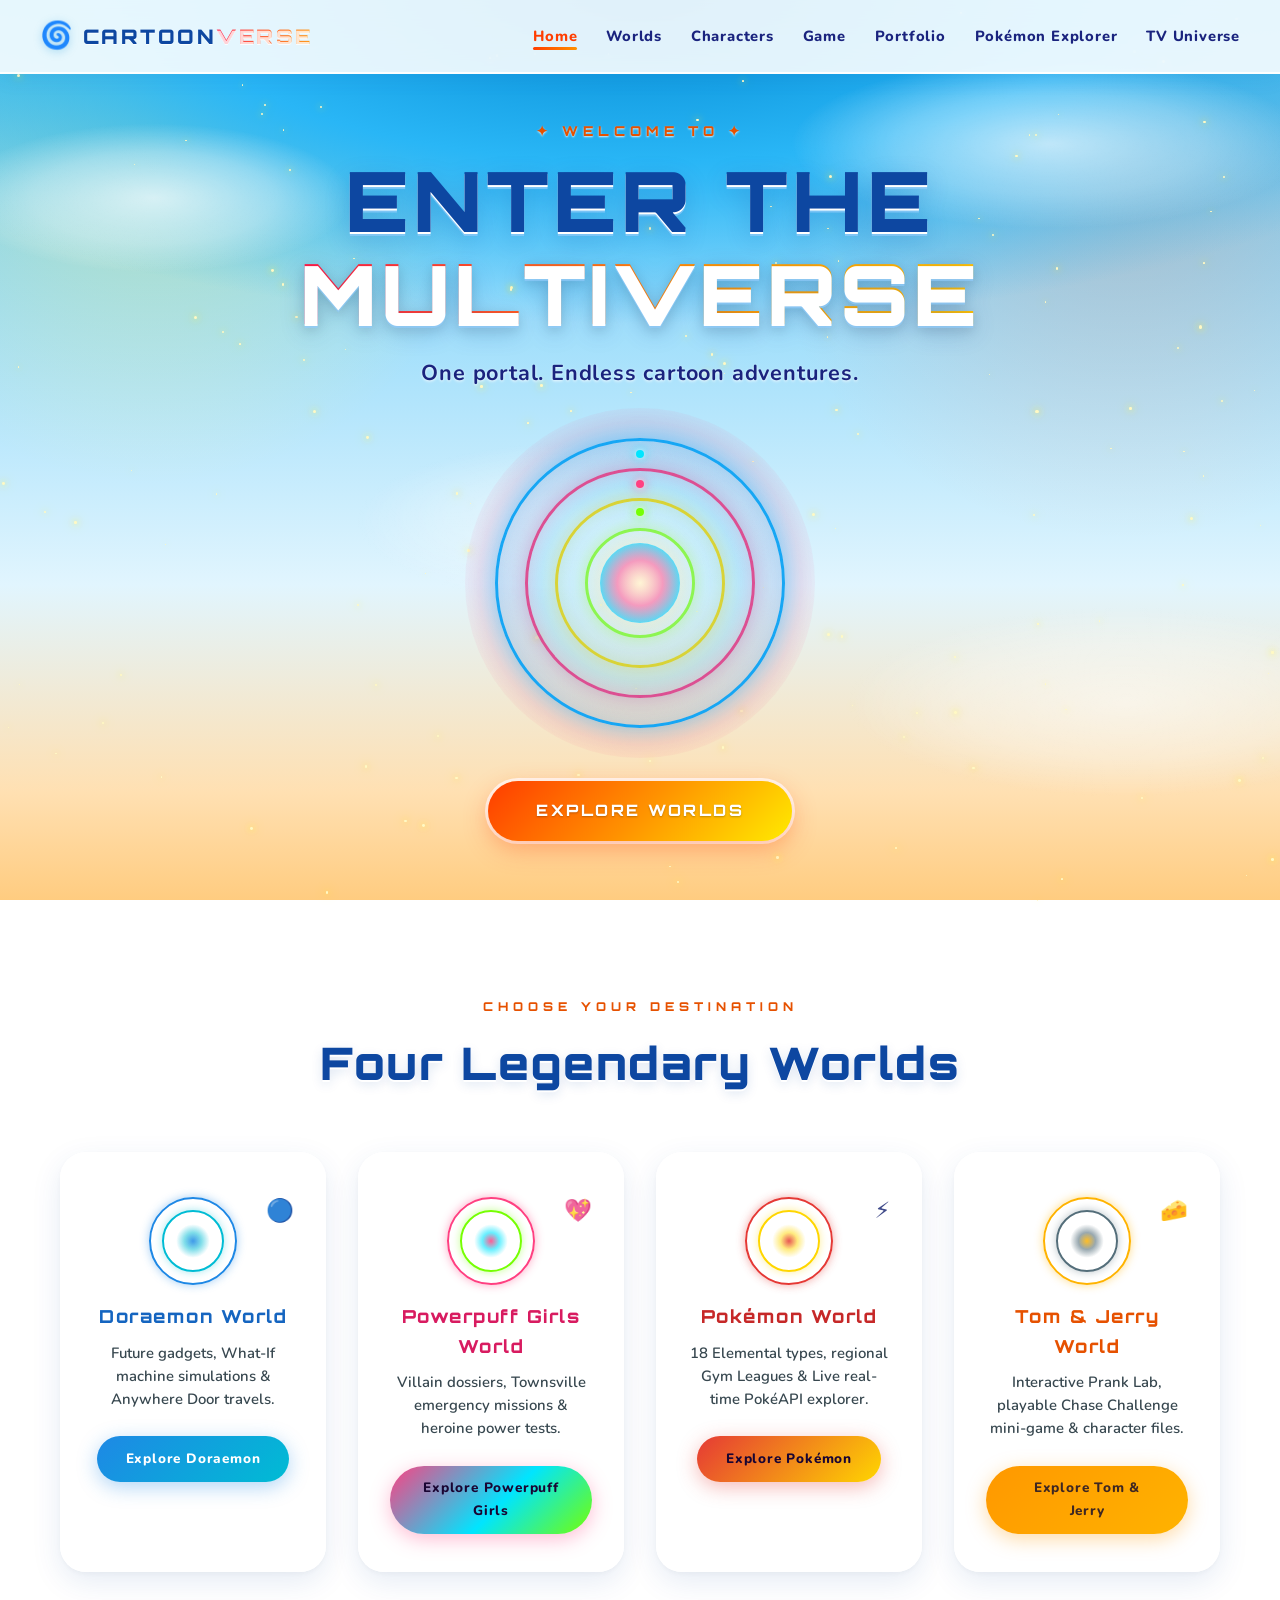
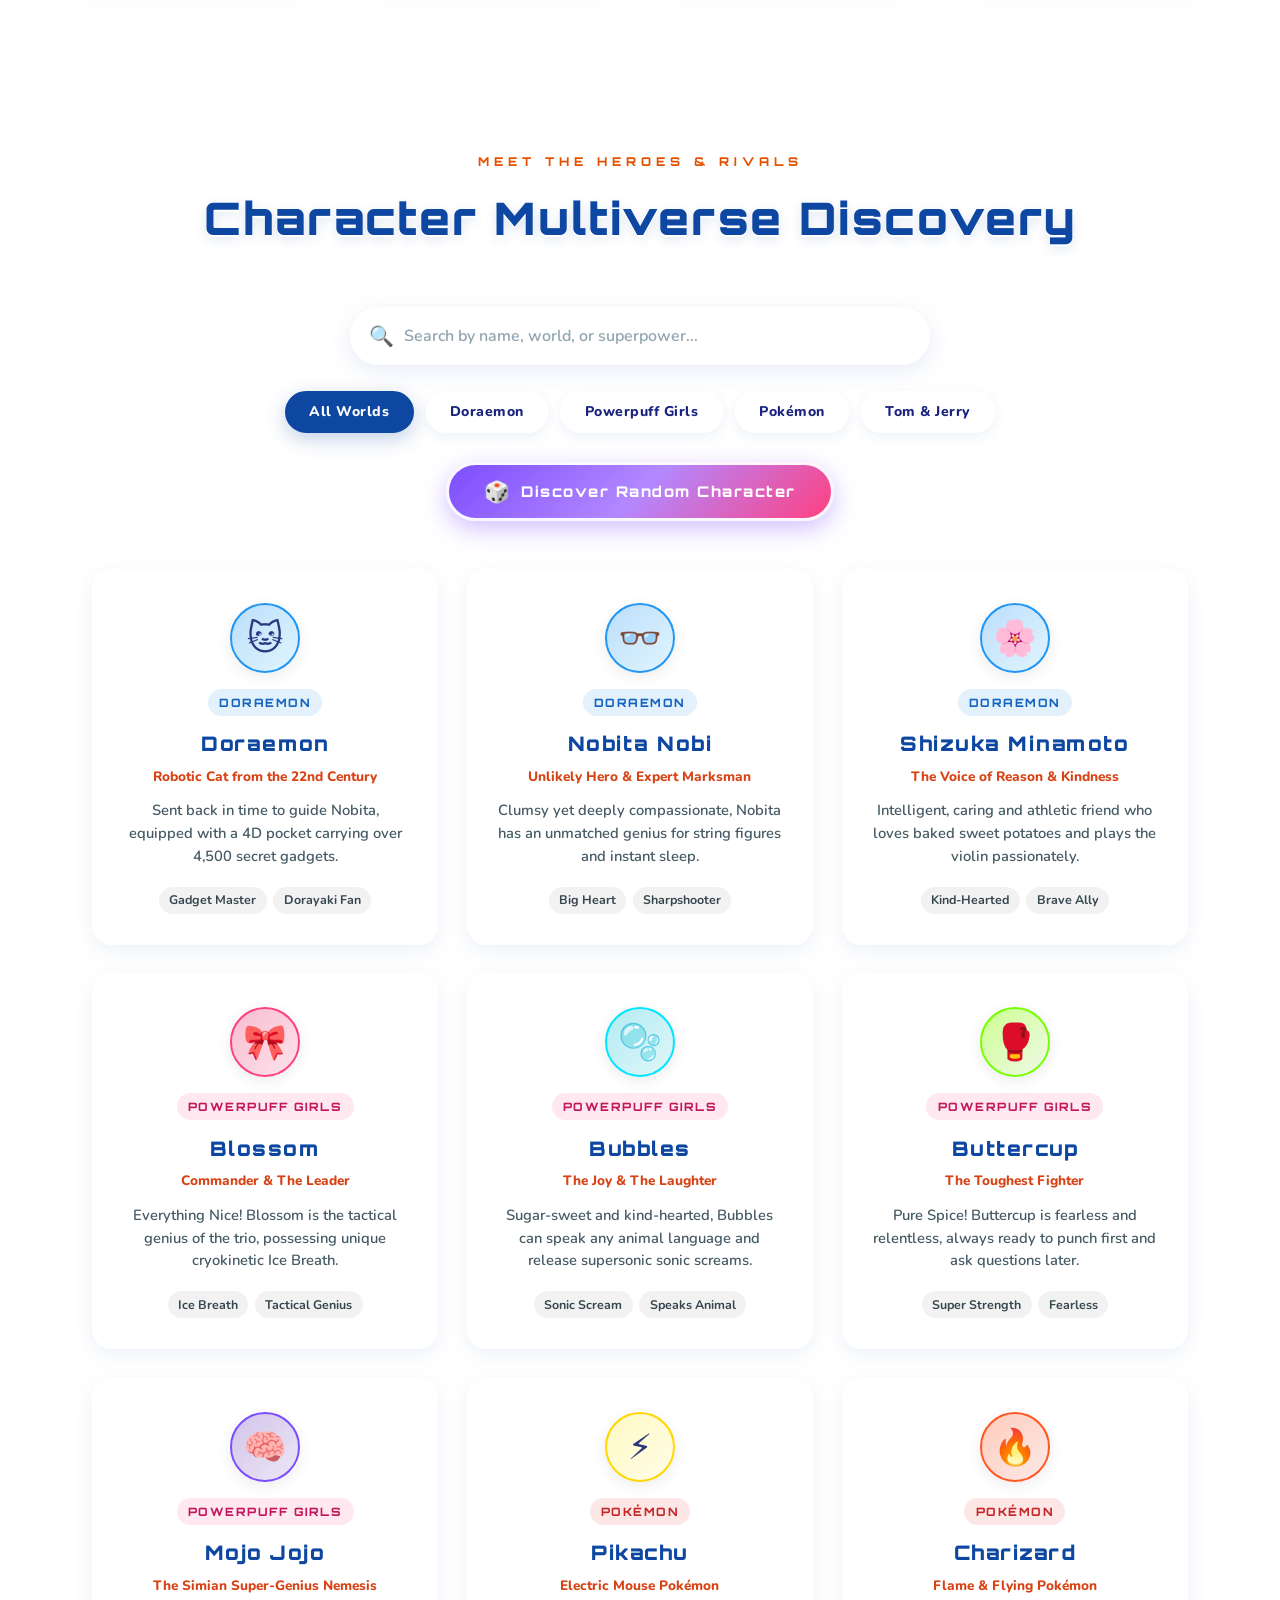
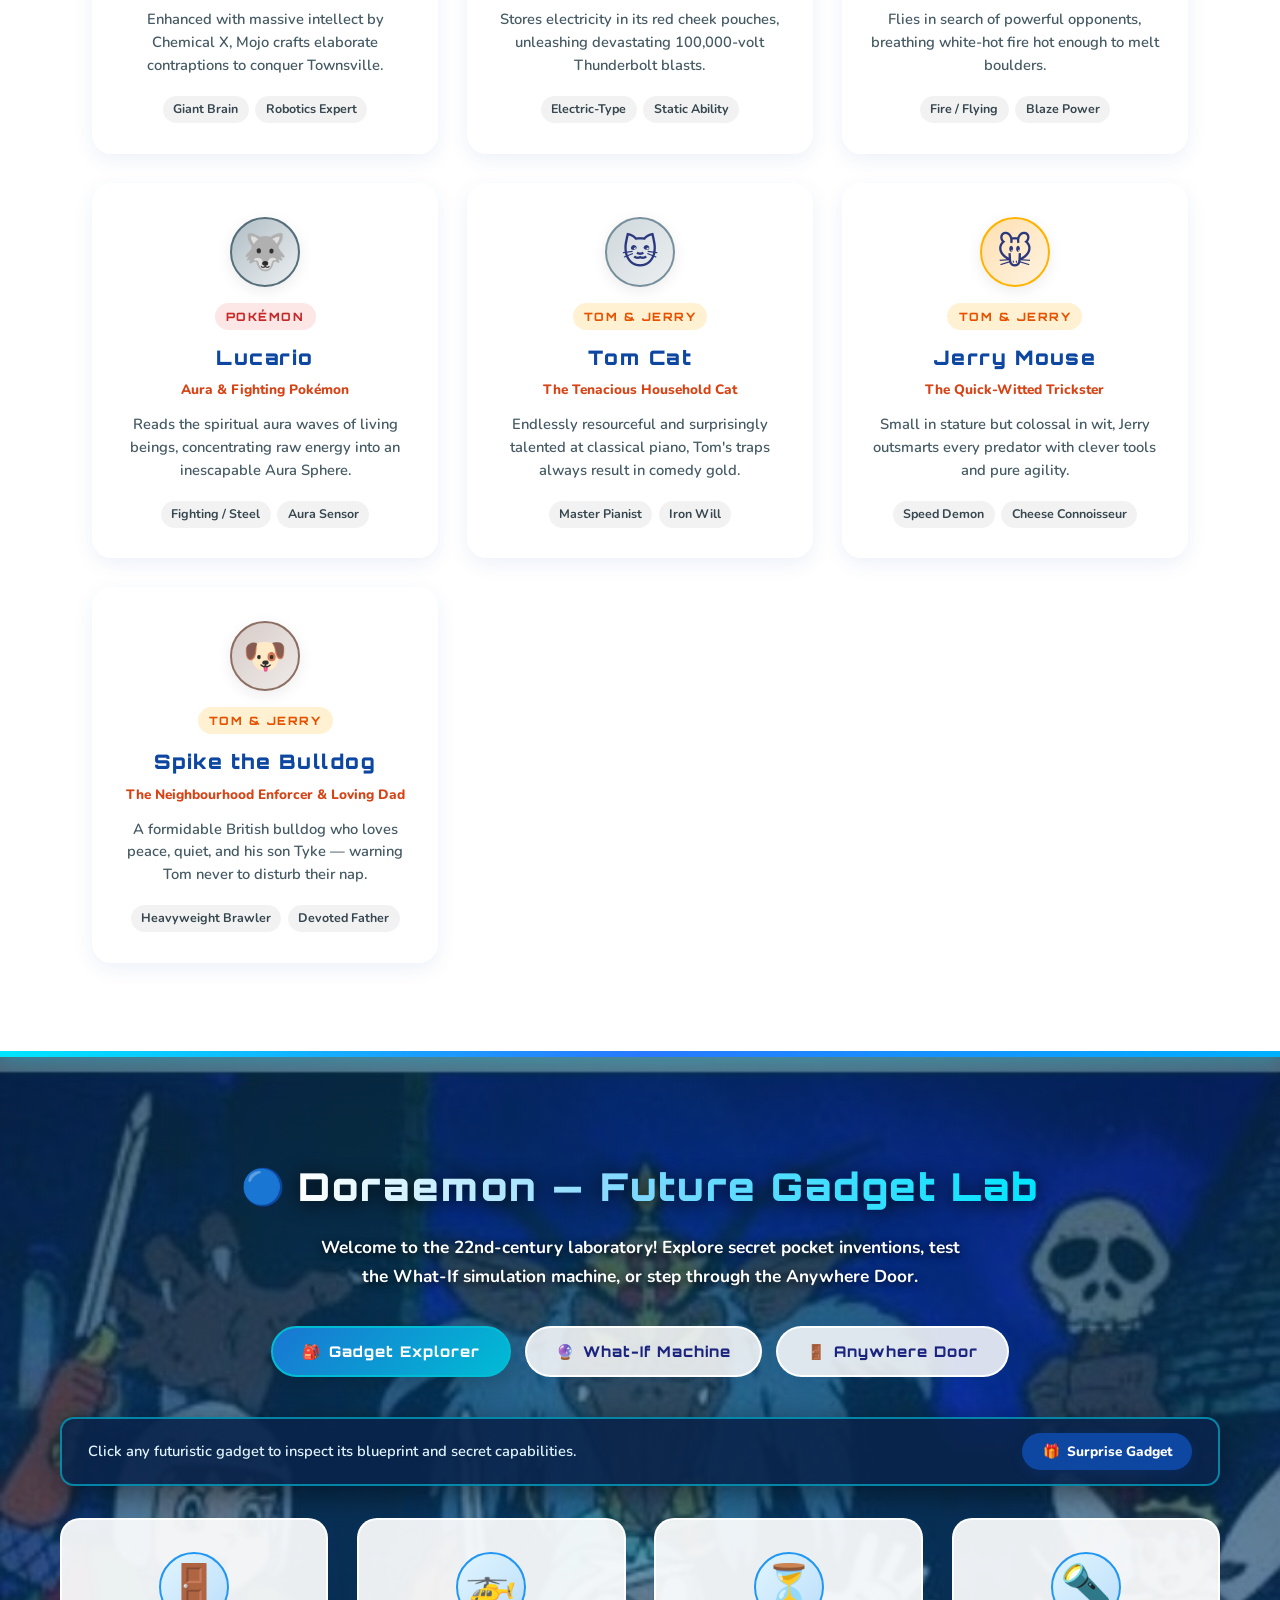
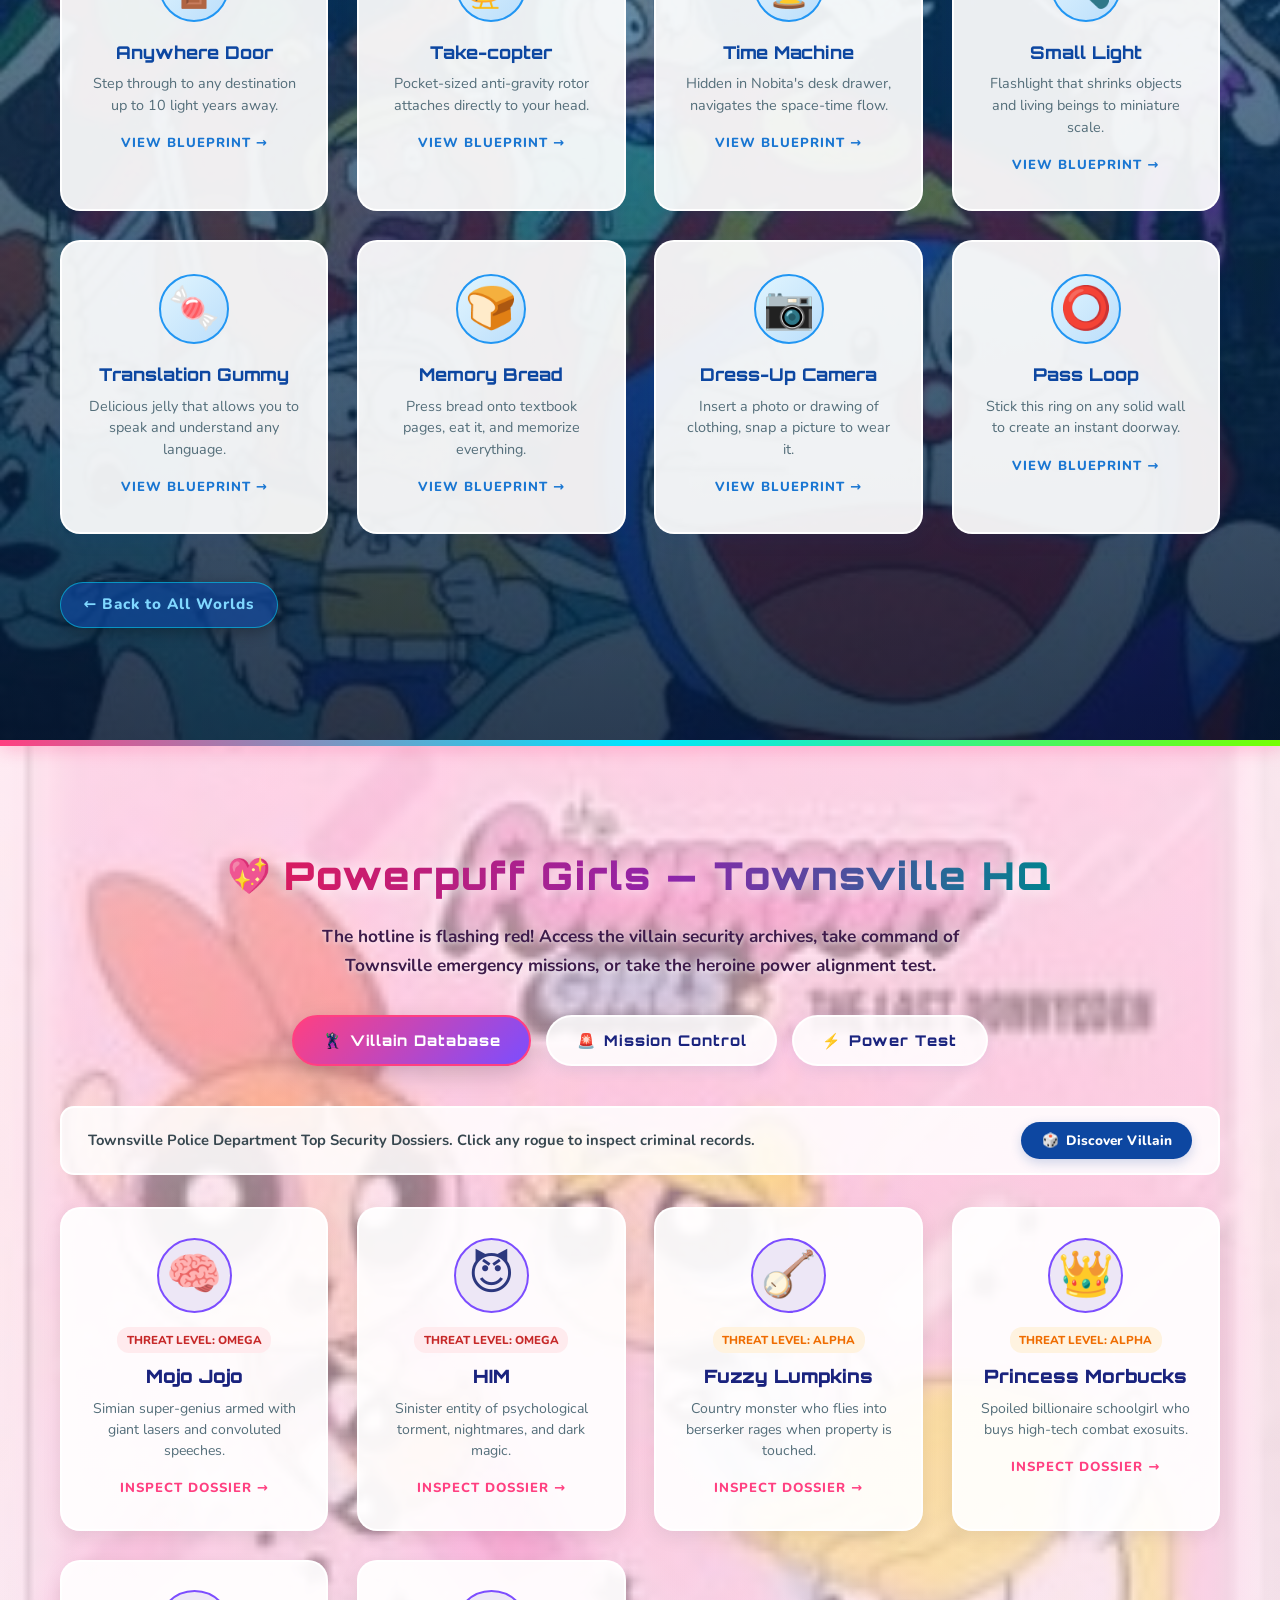
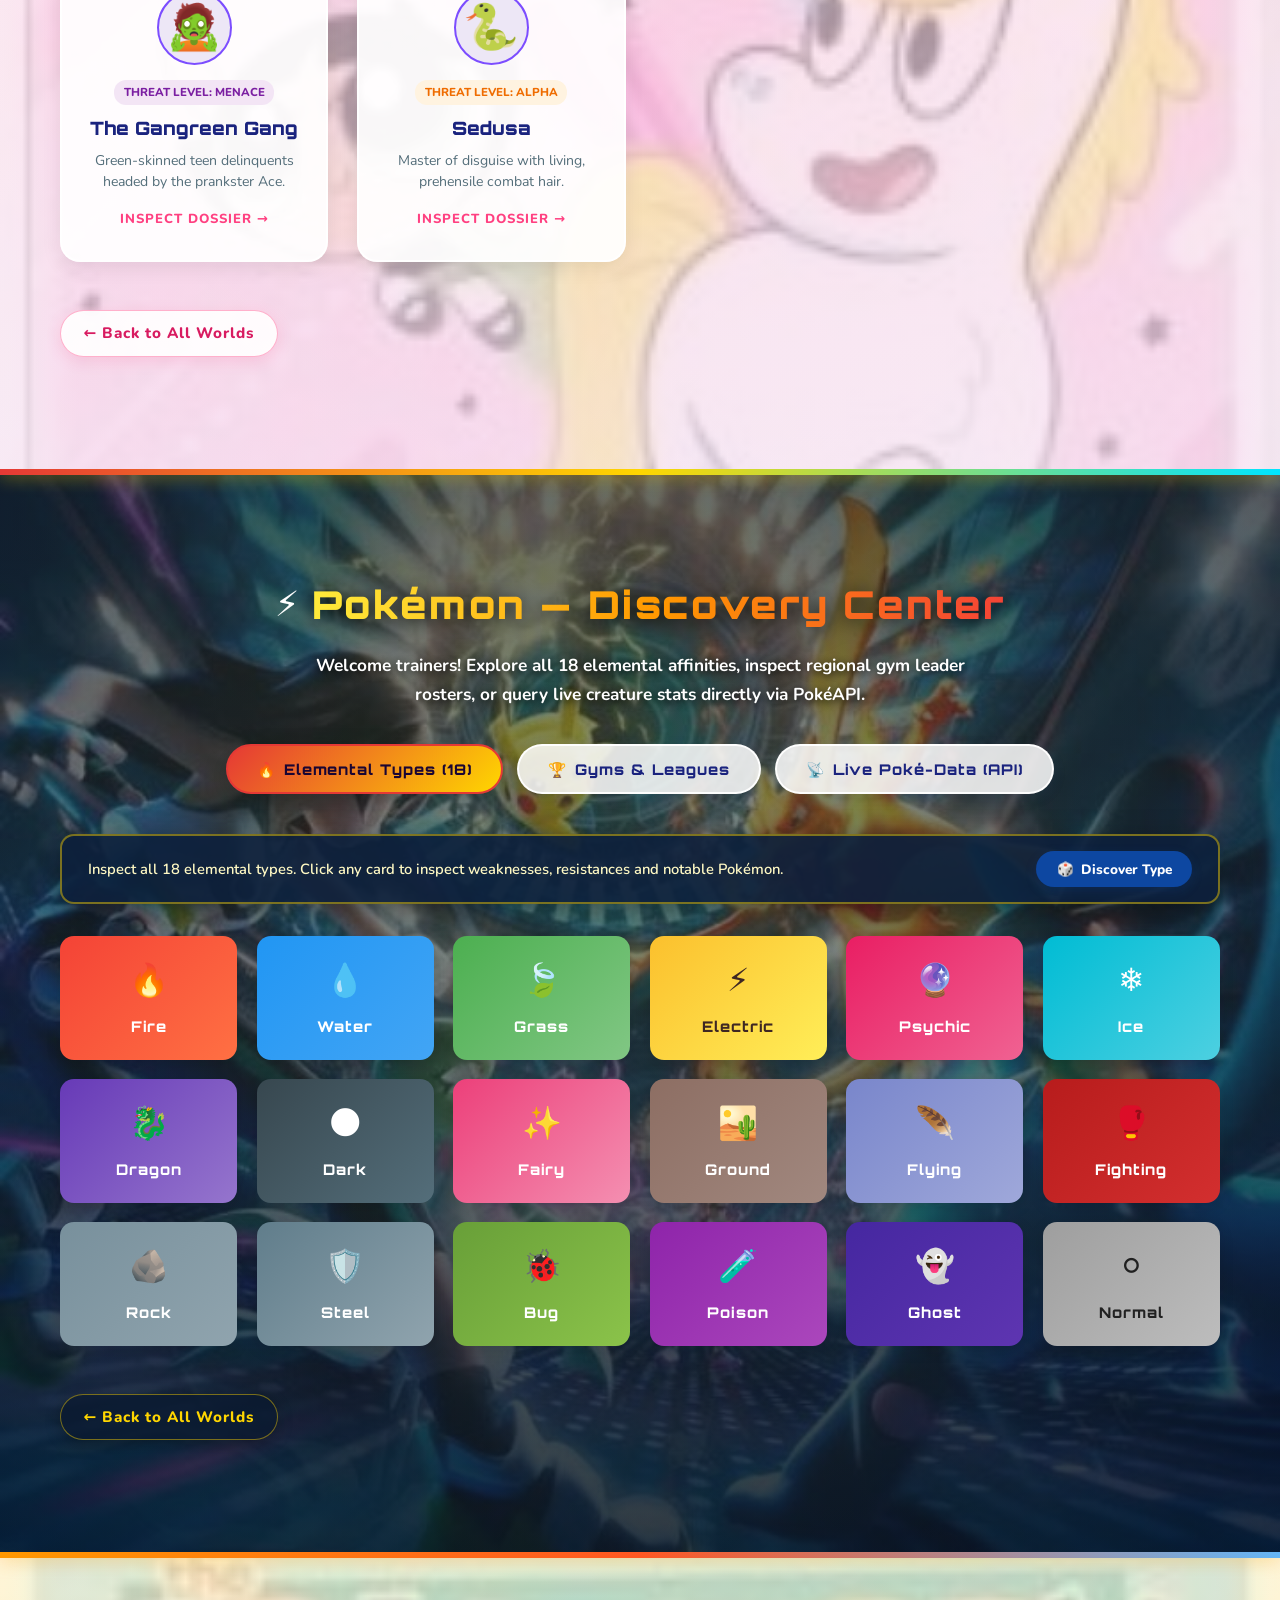
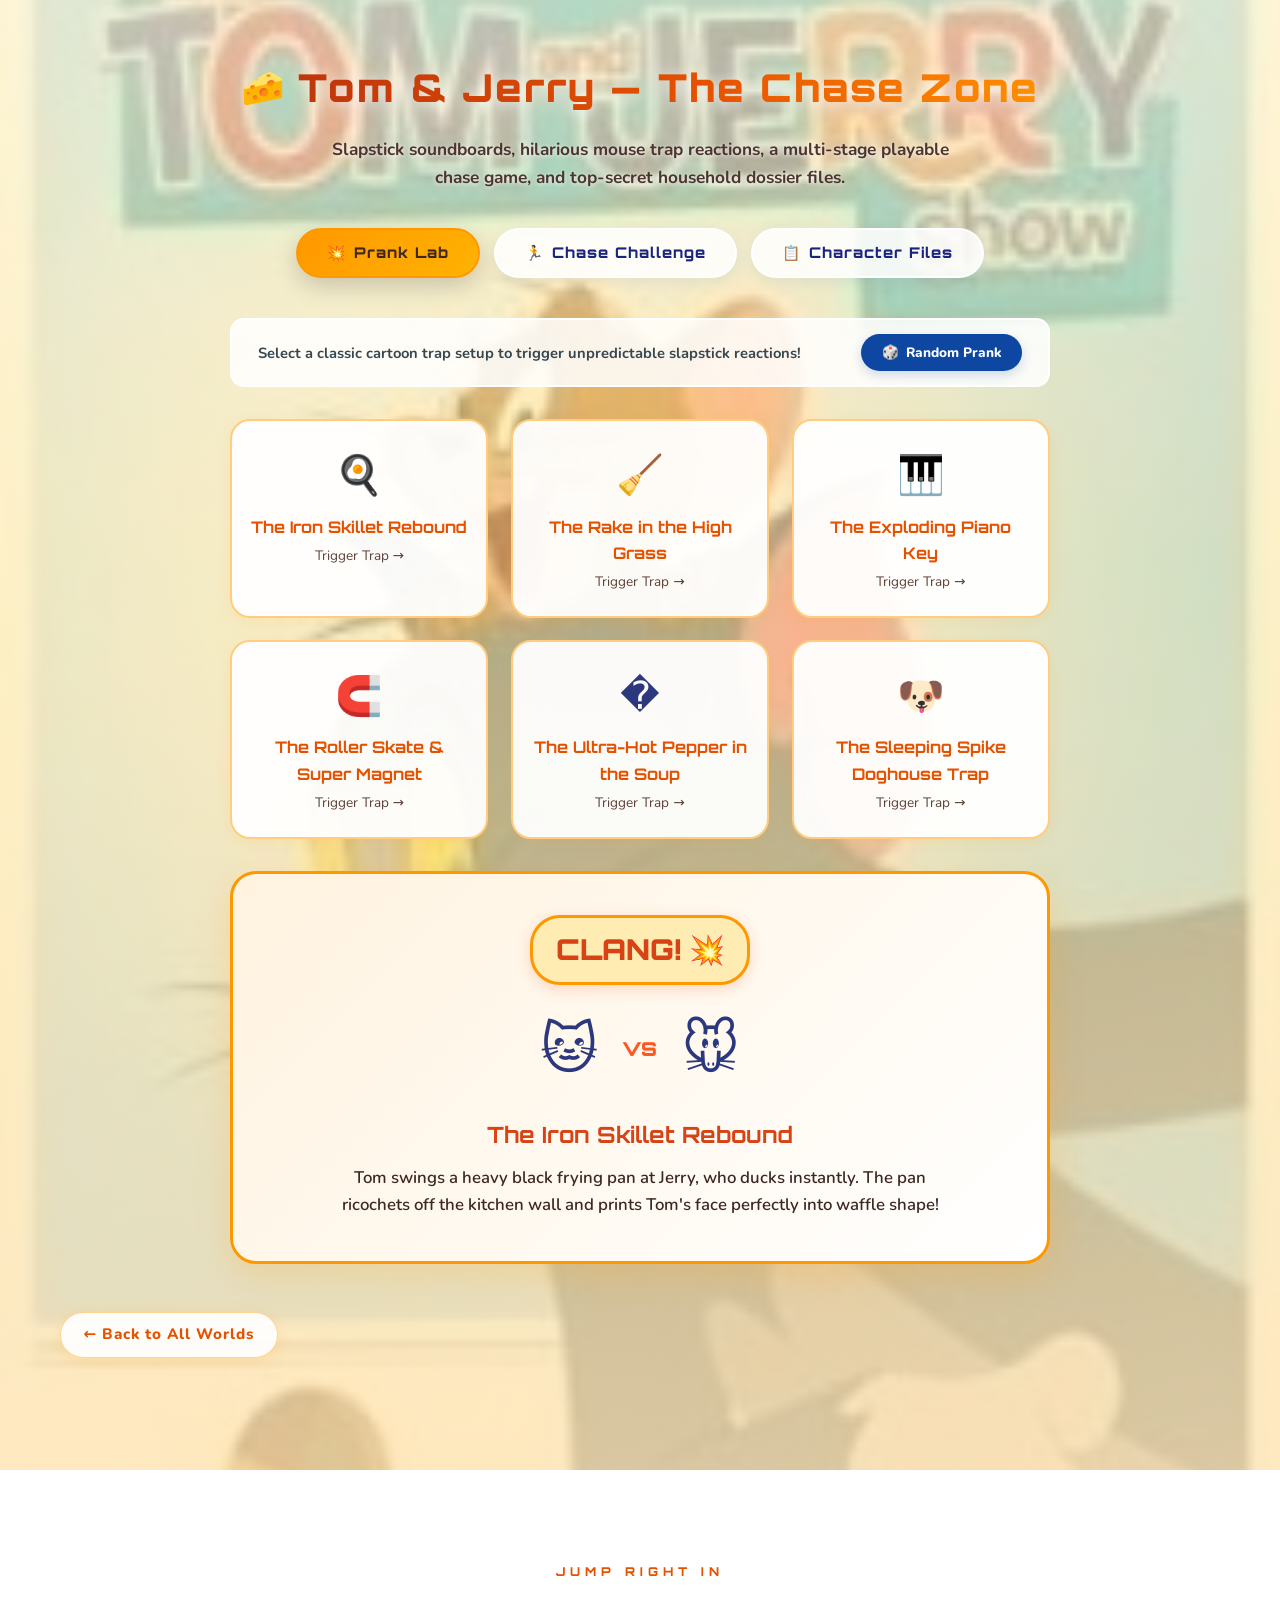
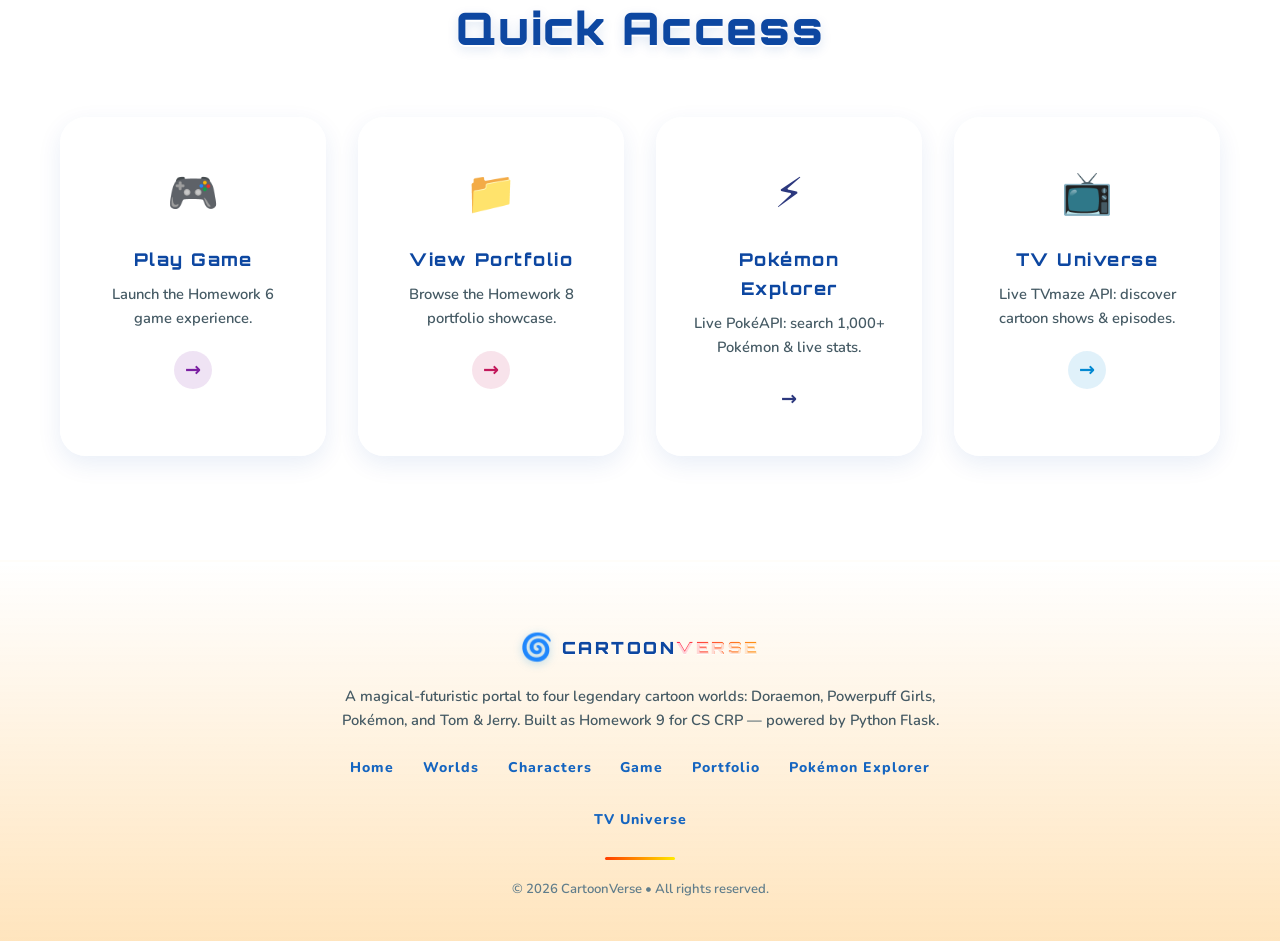
==== commit 032f1661: "Update index.html" ====
--- a/index.html
+++ b/index.html
@@ -31,7 +31,7 @@
       <li><a href="CS-CRP/Homework_9/game/" class="nav-link">Game</a></li>
       <li><a href="CS-CRP/Homework_9/portfolio/" class="nav-link">Portfolio</a></li>
       <li><a href="CS-CRP/Homework_9/api/#pokemon" class="nav-link">Pokémon Explorer</a></li>
-      <li><a href="api/#tv" class="nav-link">TV Universe</a></li>
+      <li><a href="CS-CRP/Homework_9/api/#tv" class="nav-link">TV Universe</a></li>
     </ul>
   </nav>
 
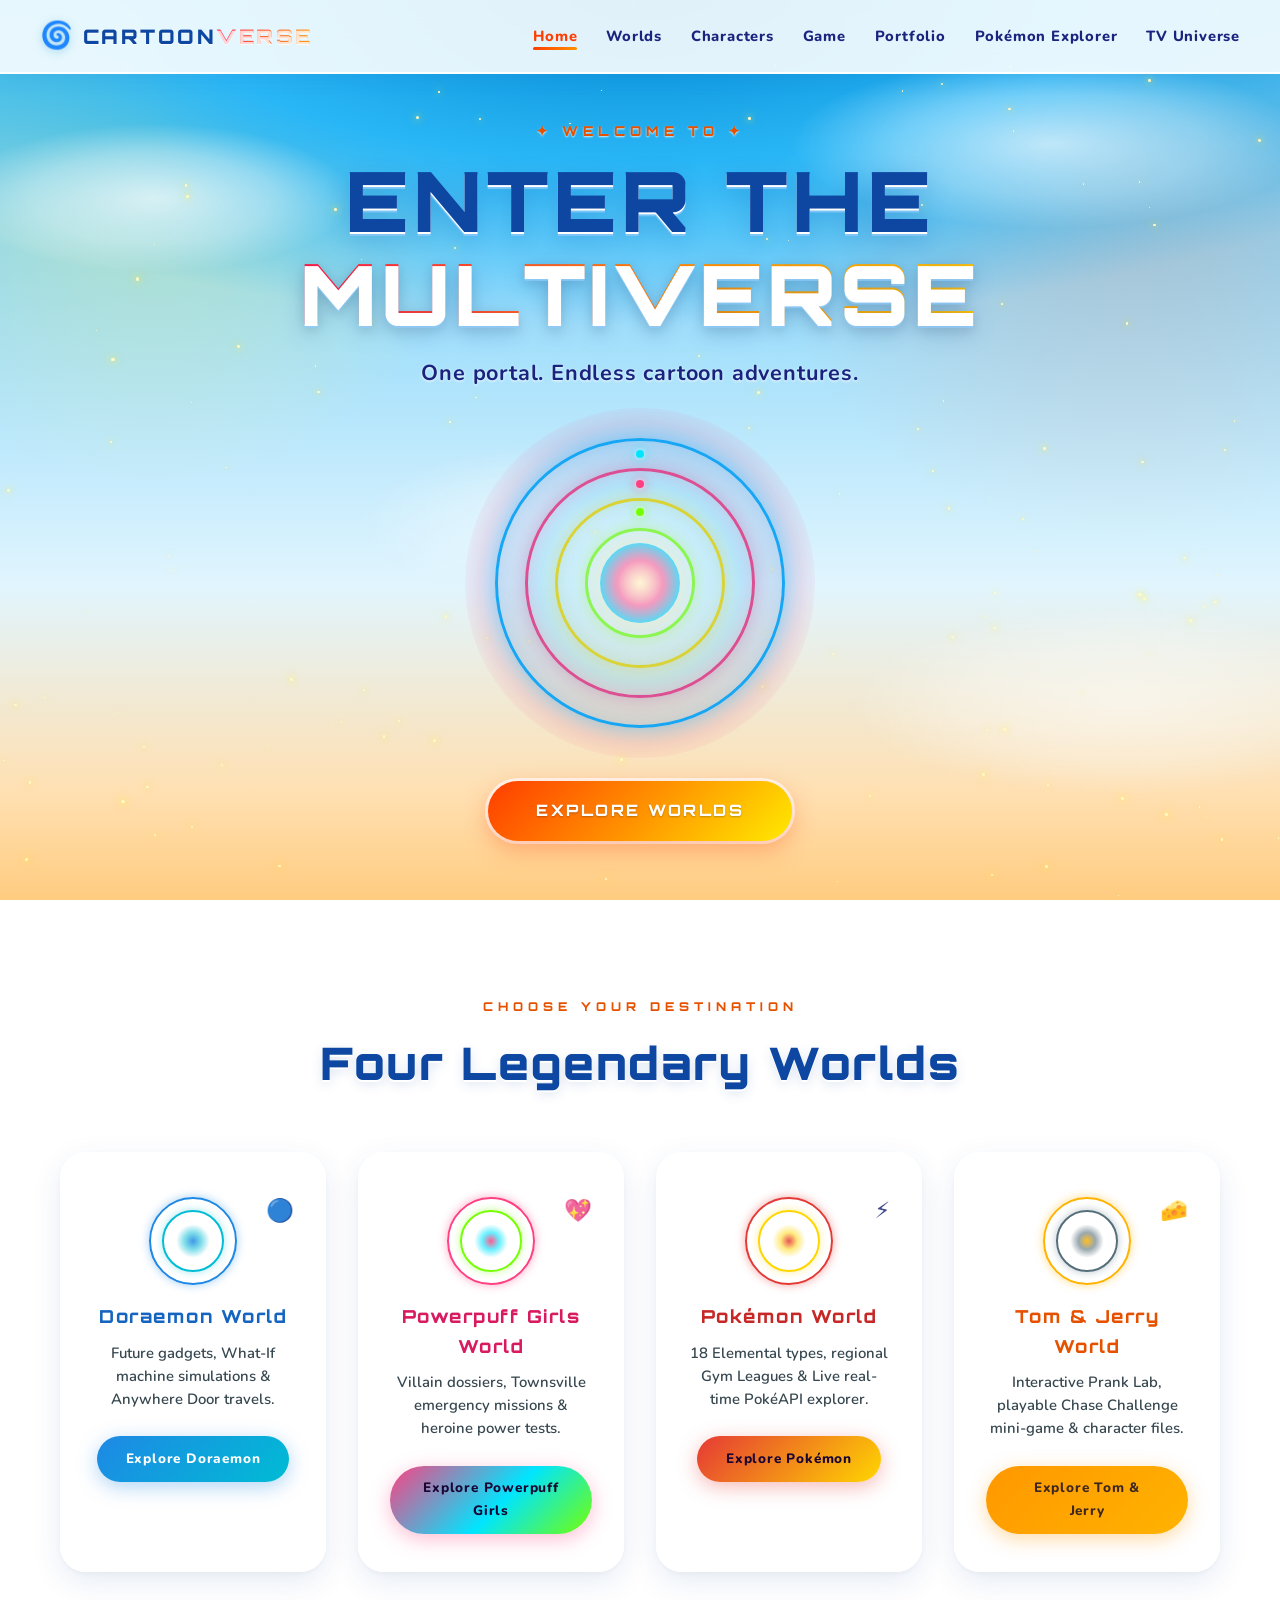
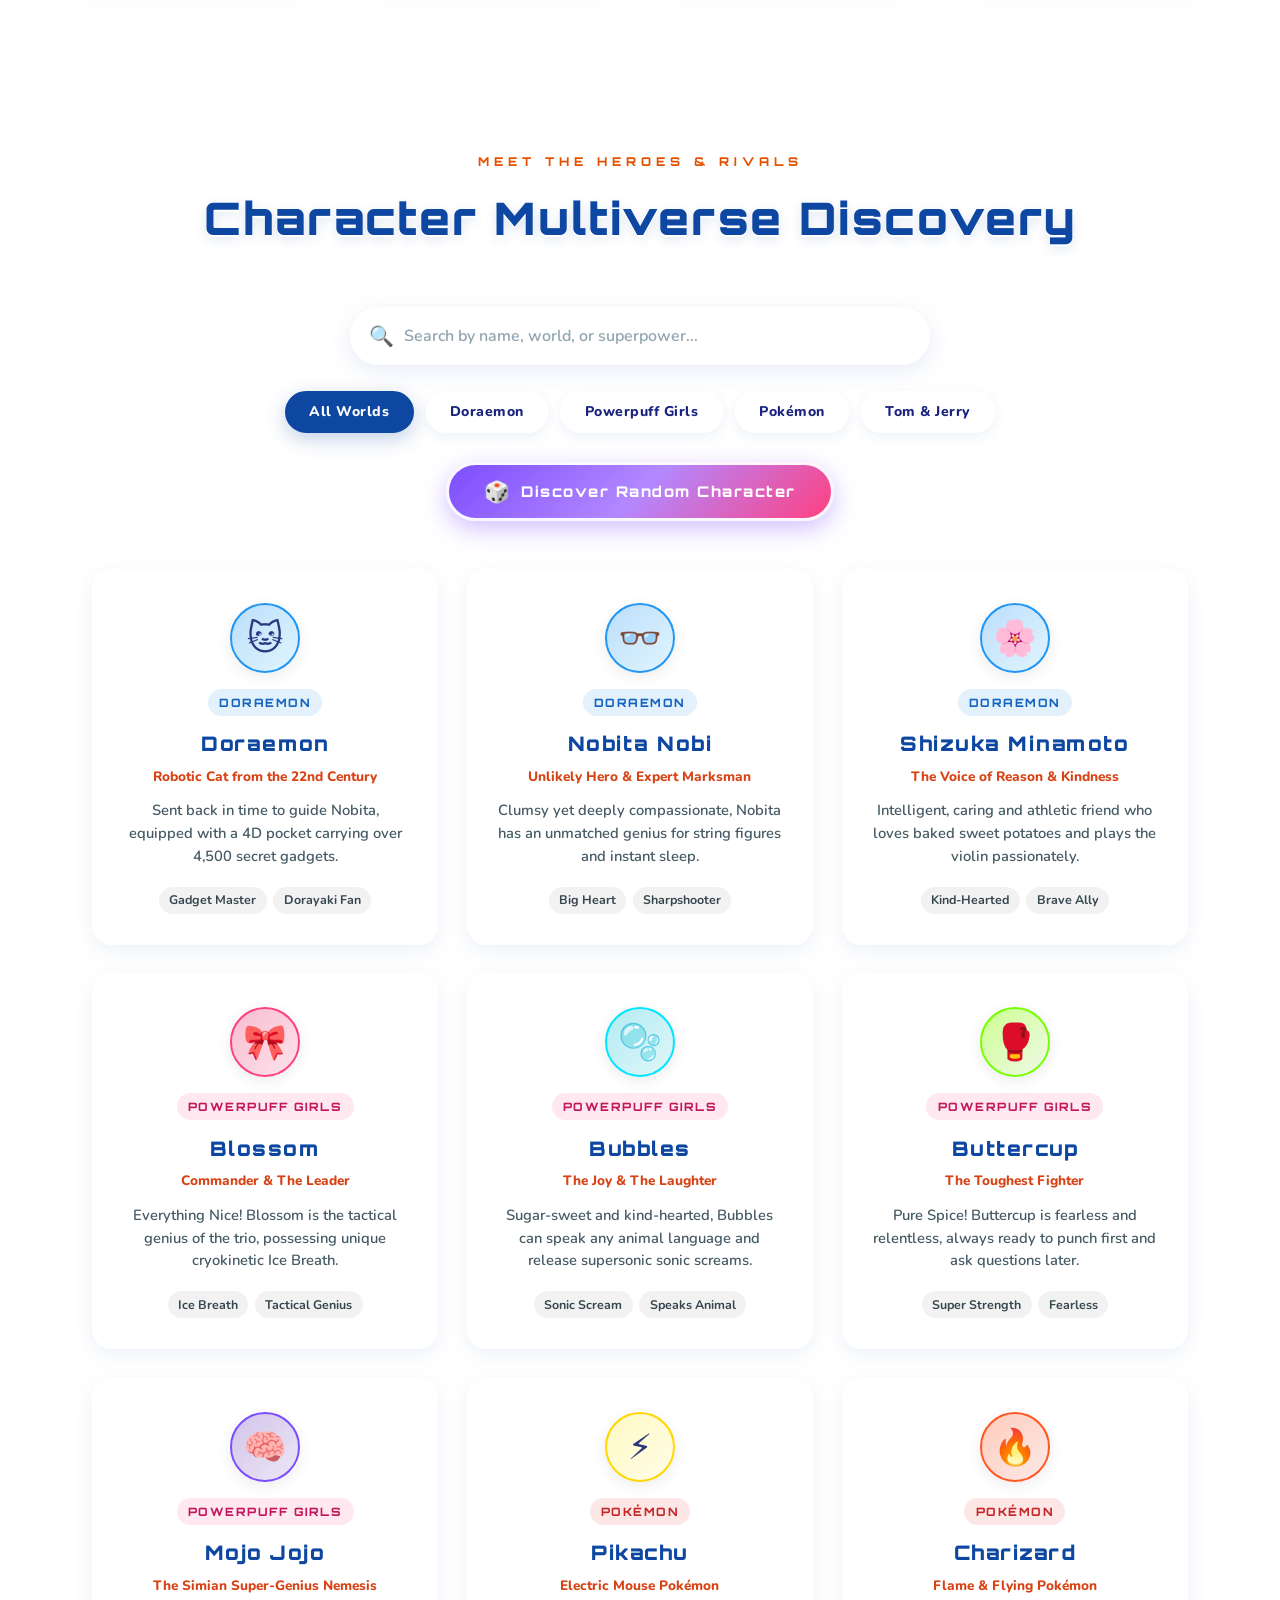
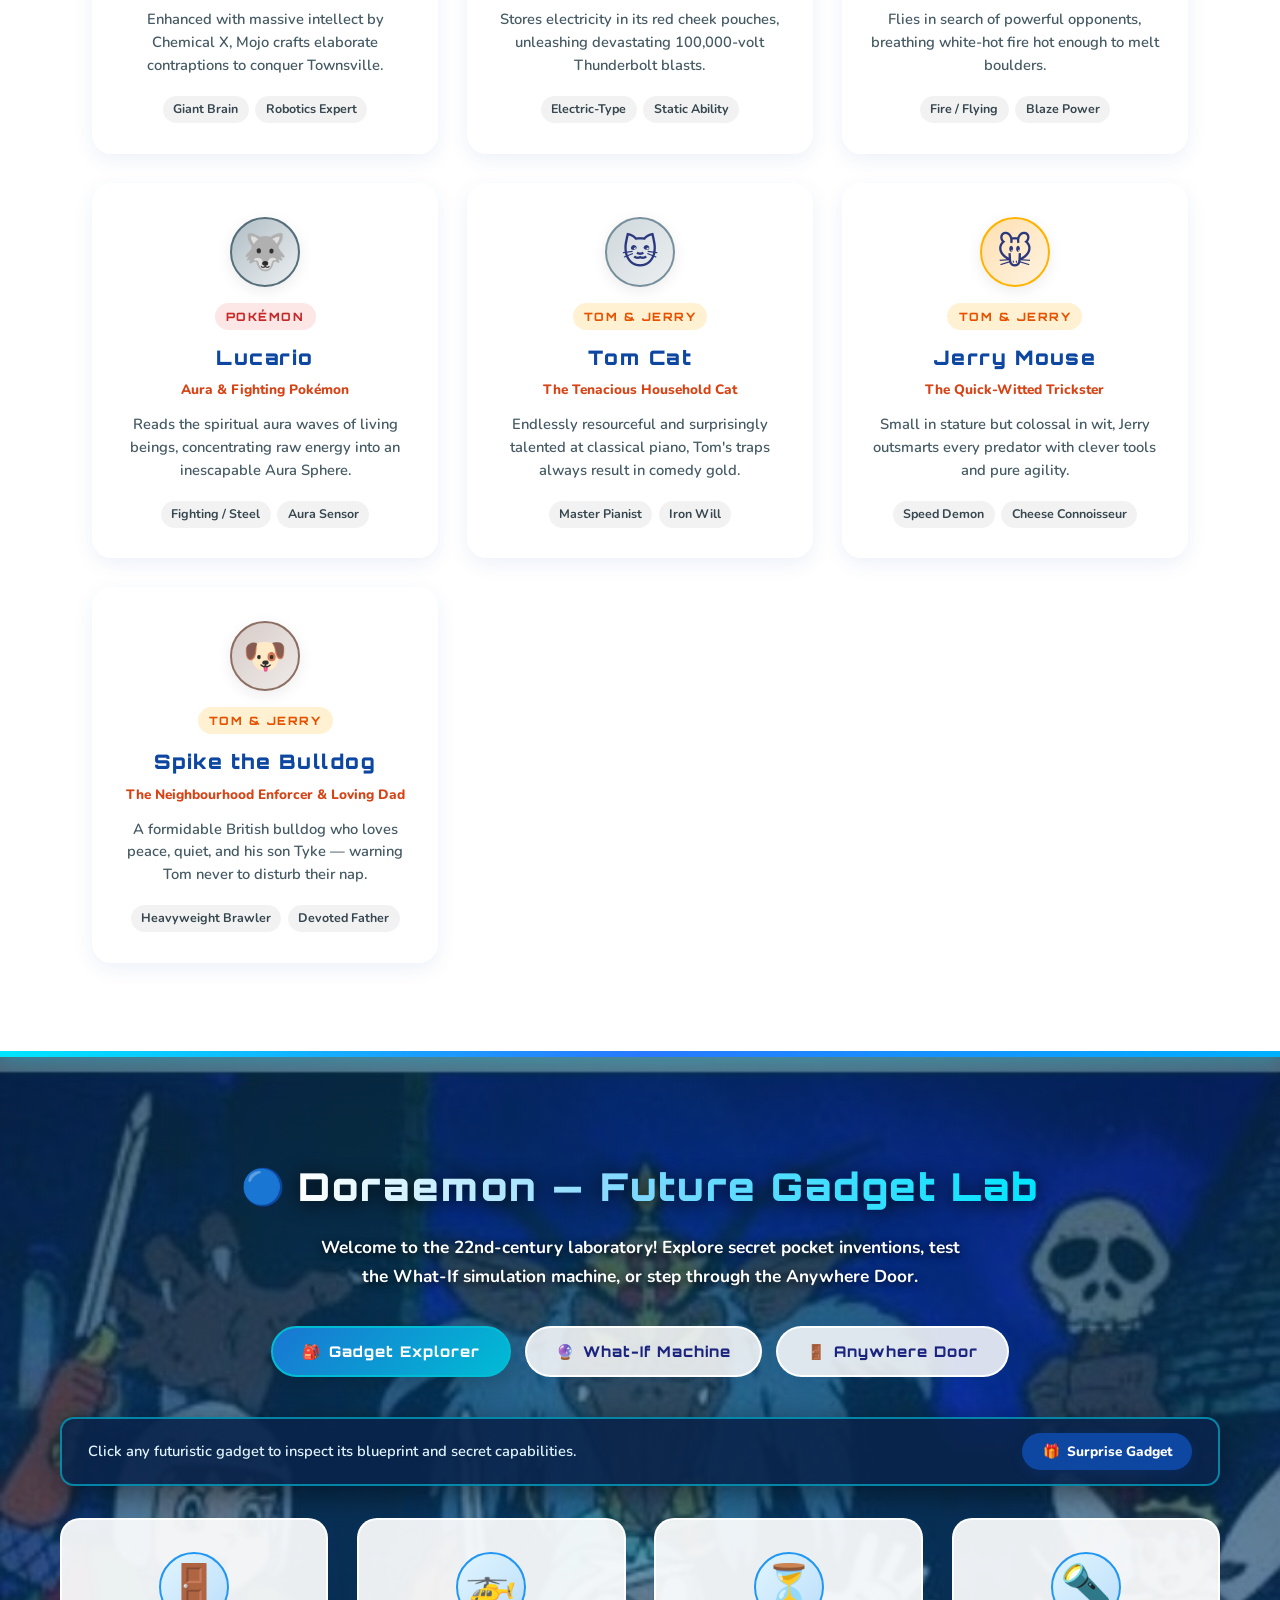
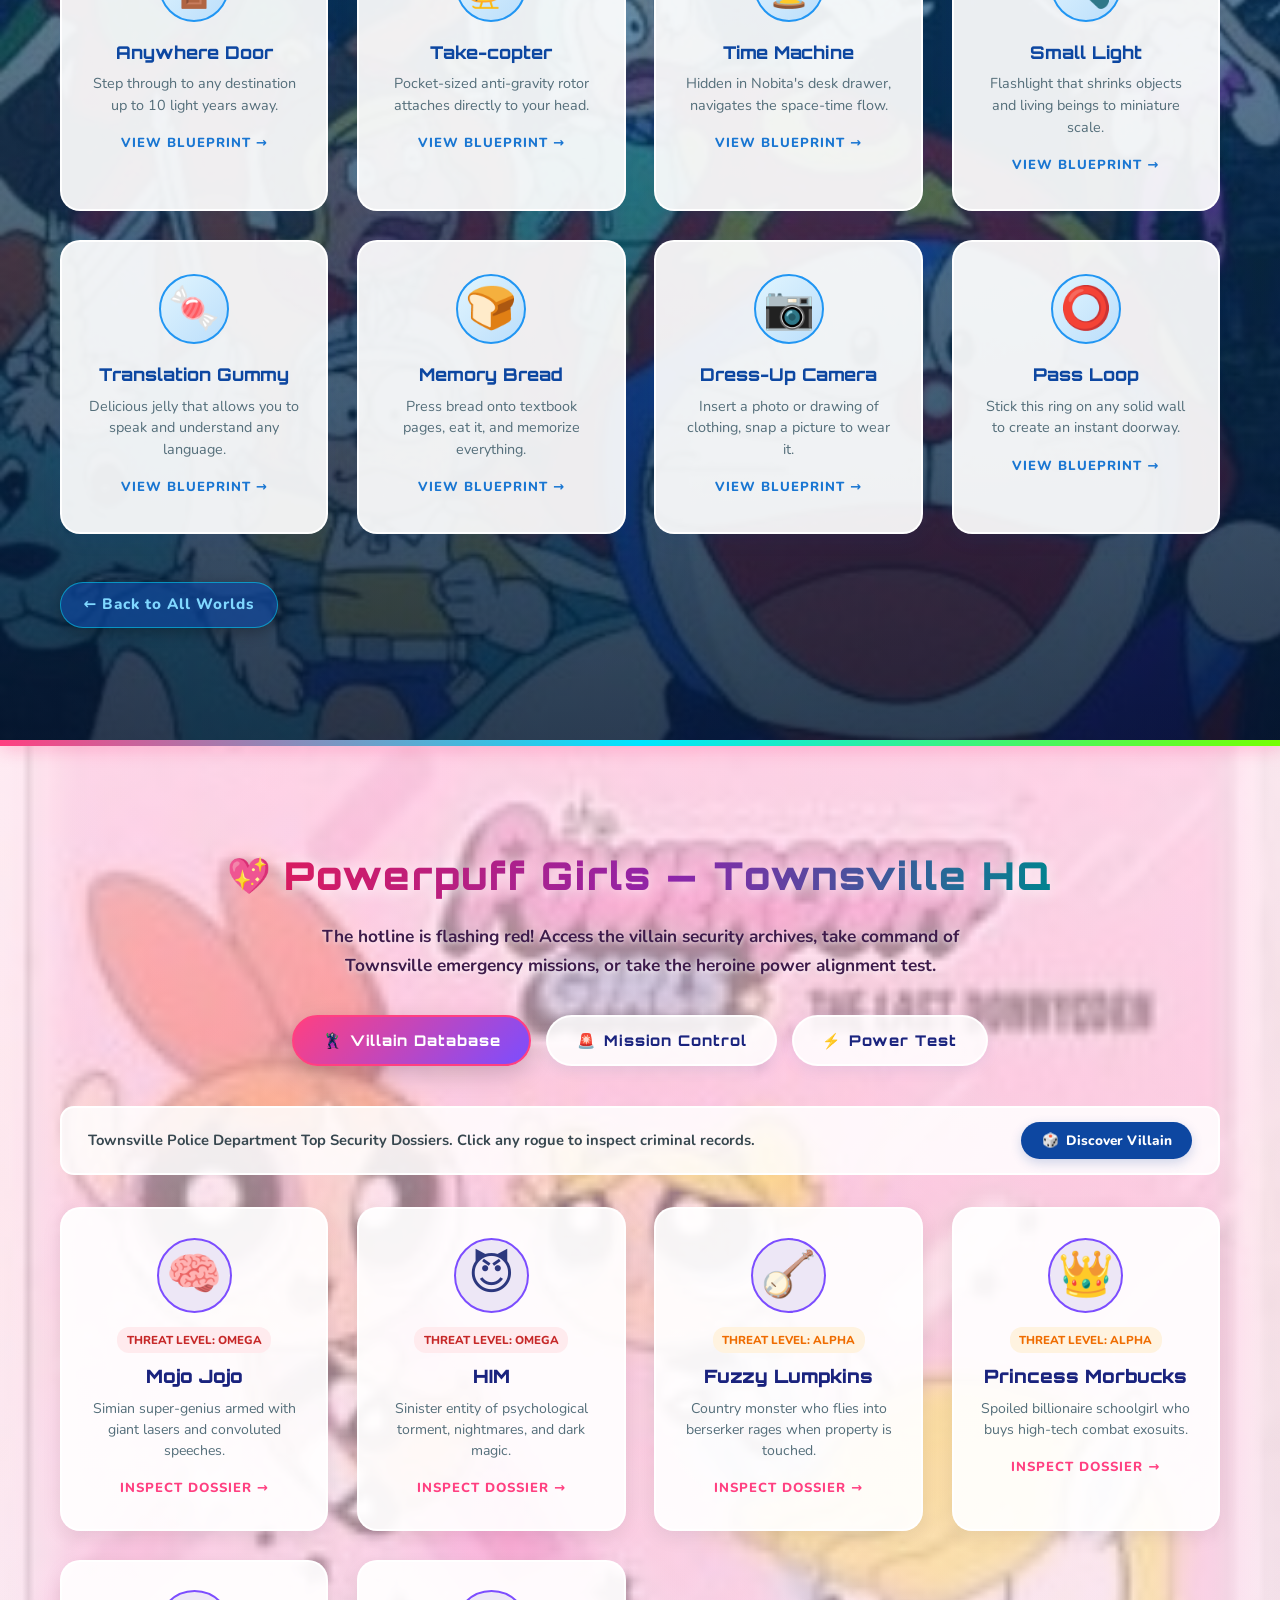
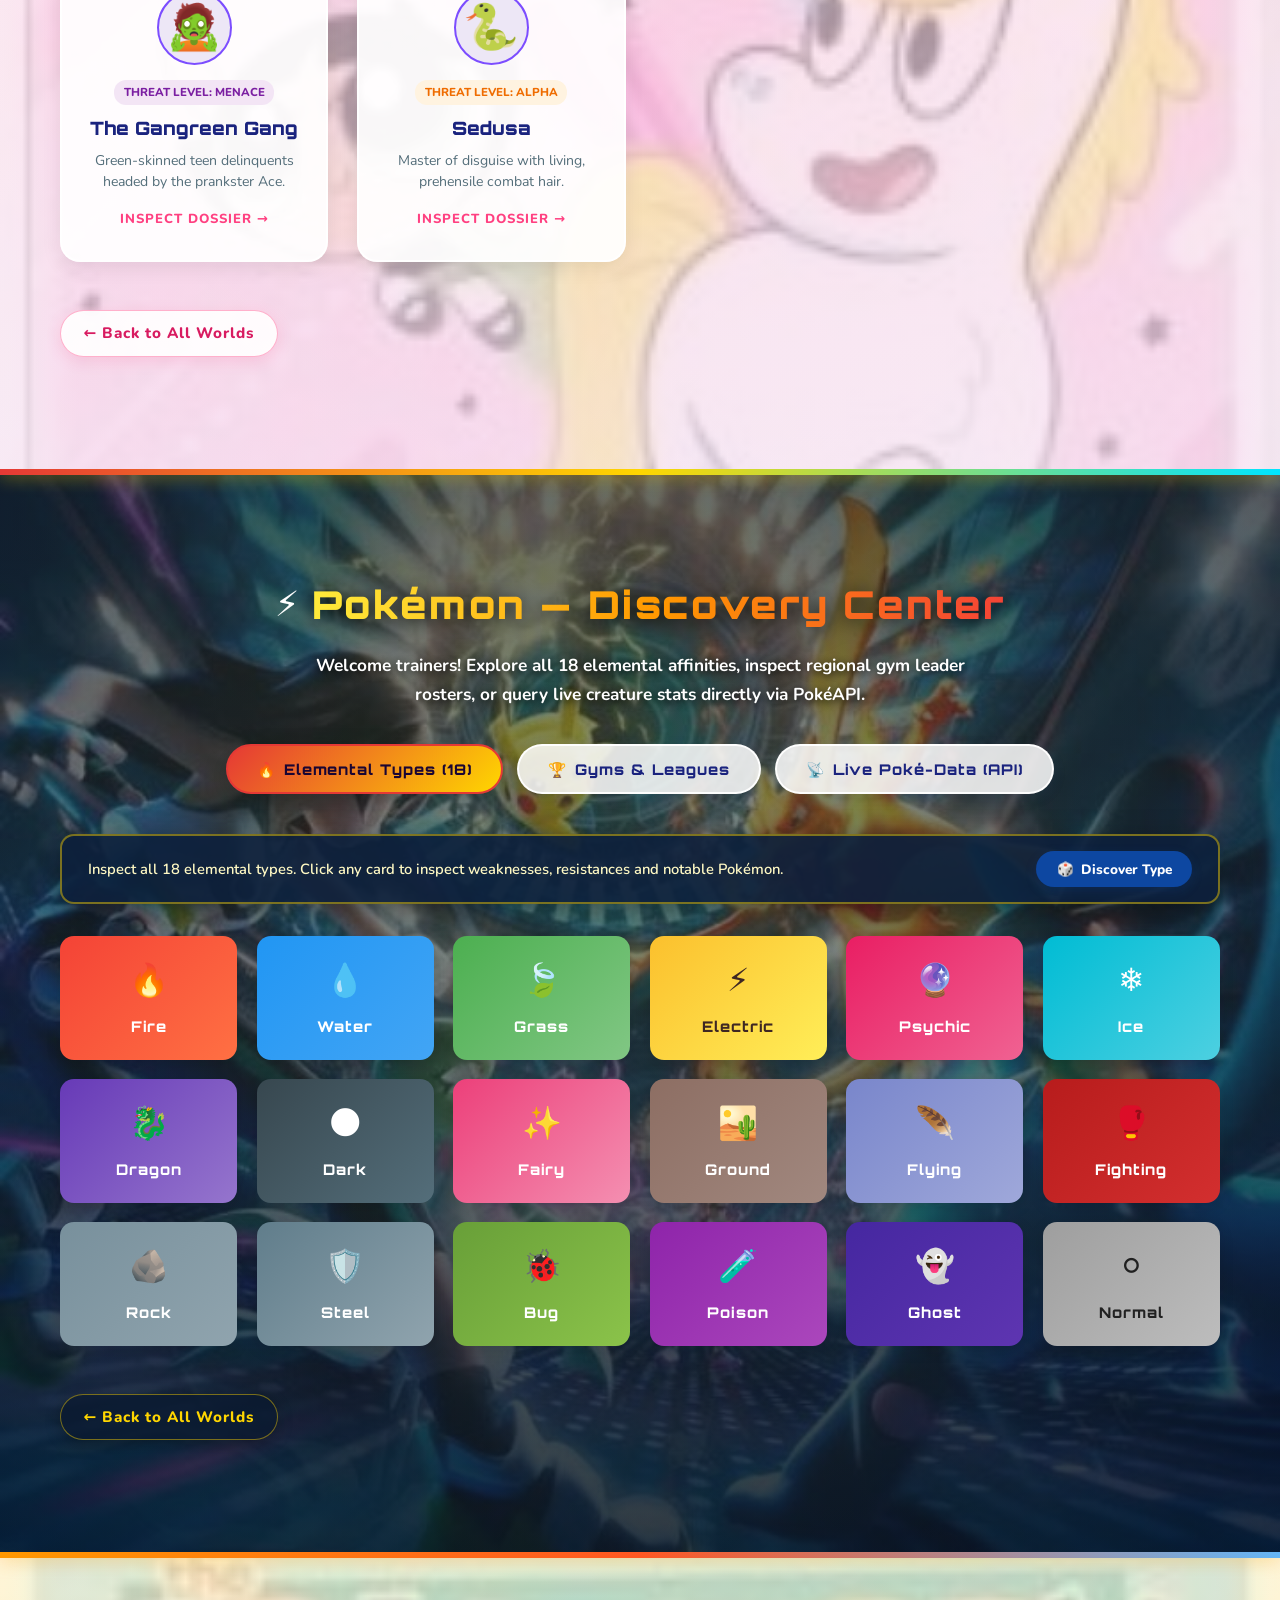
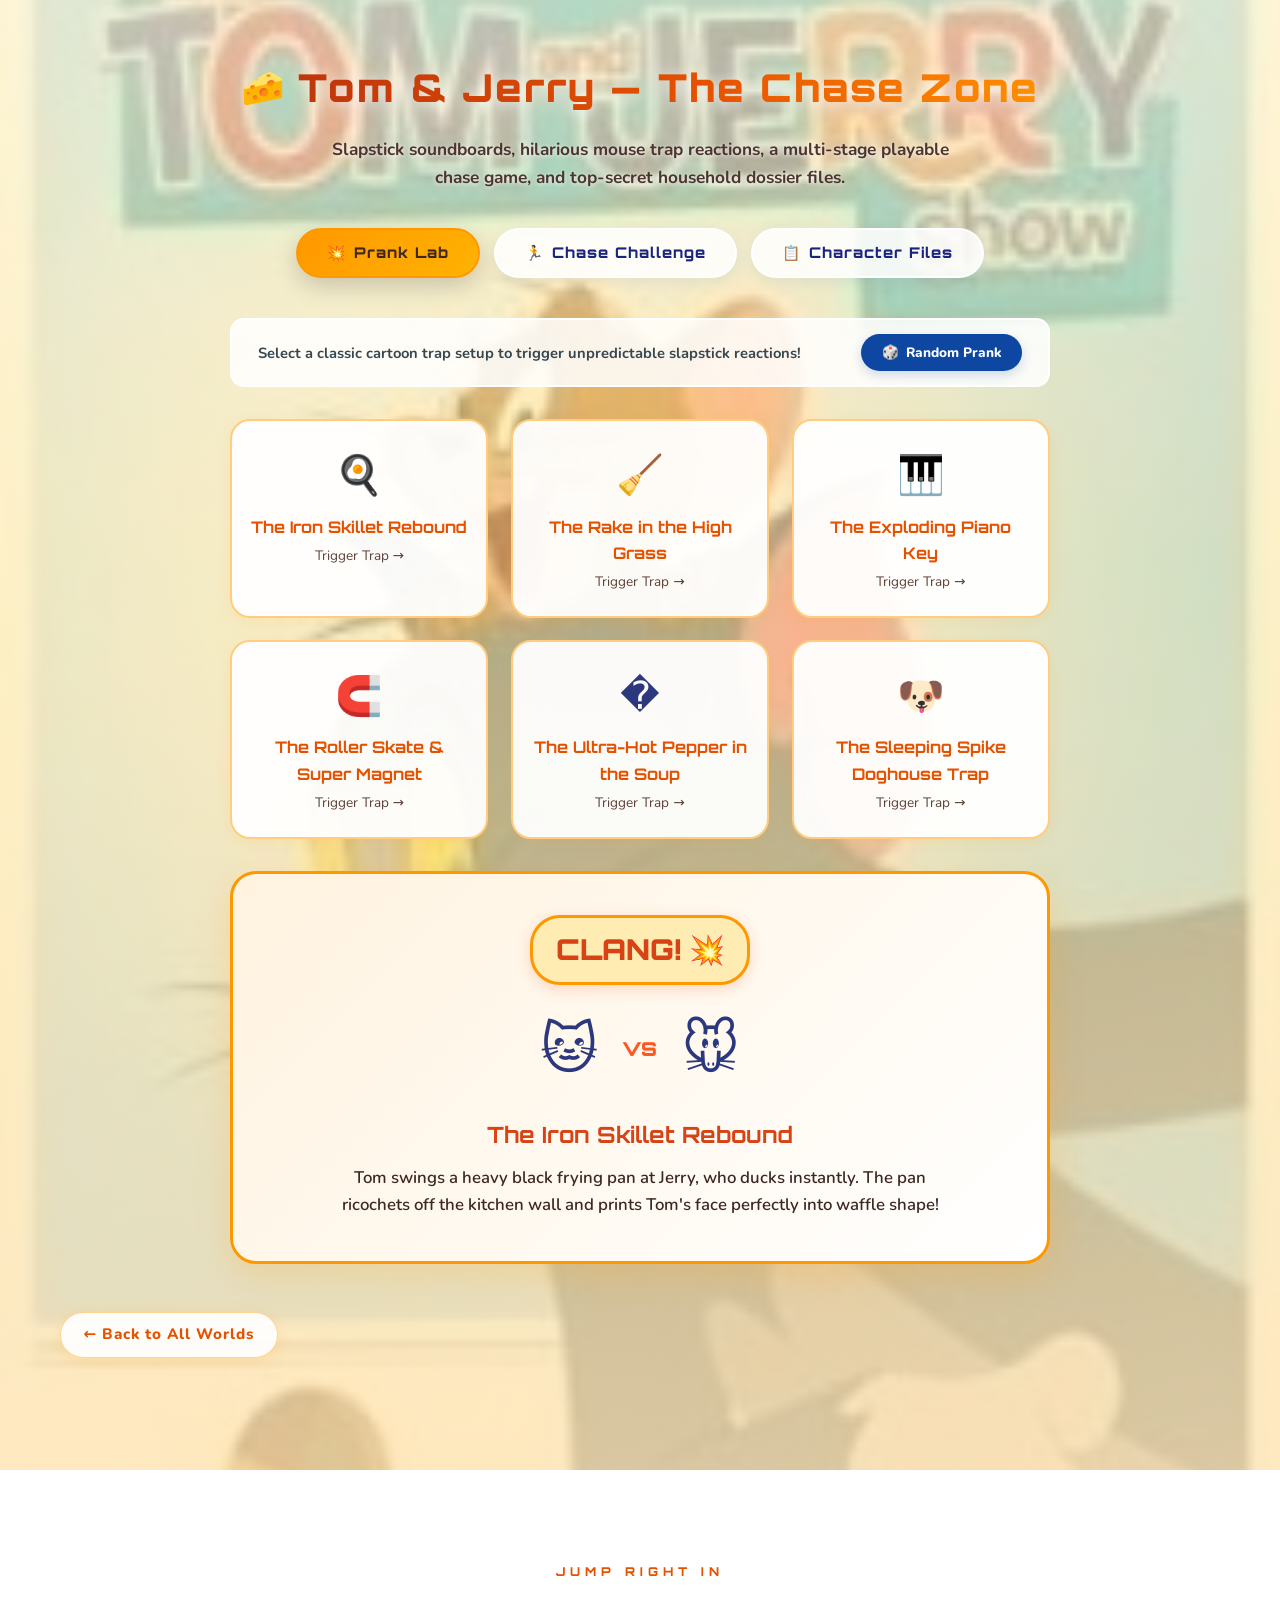
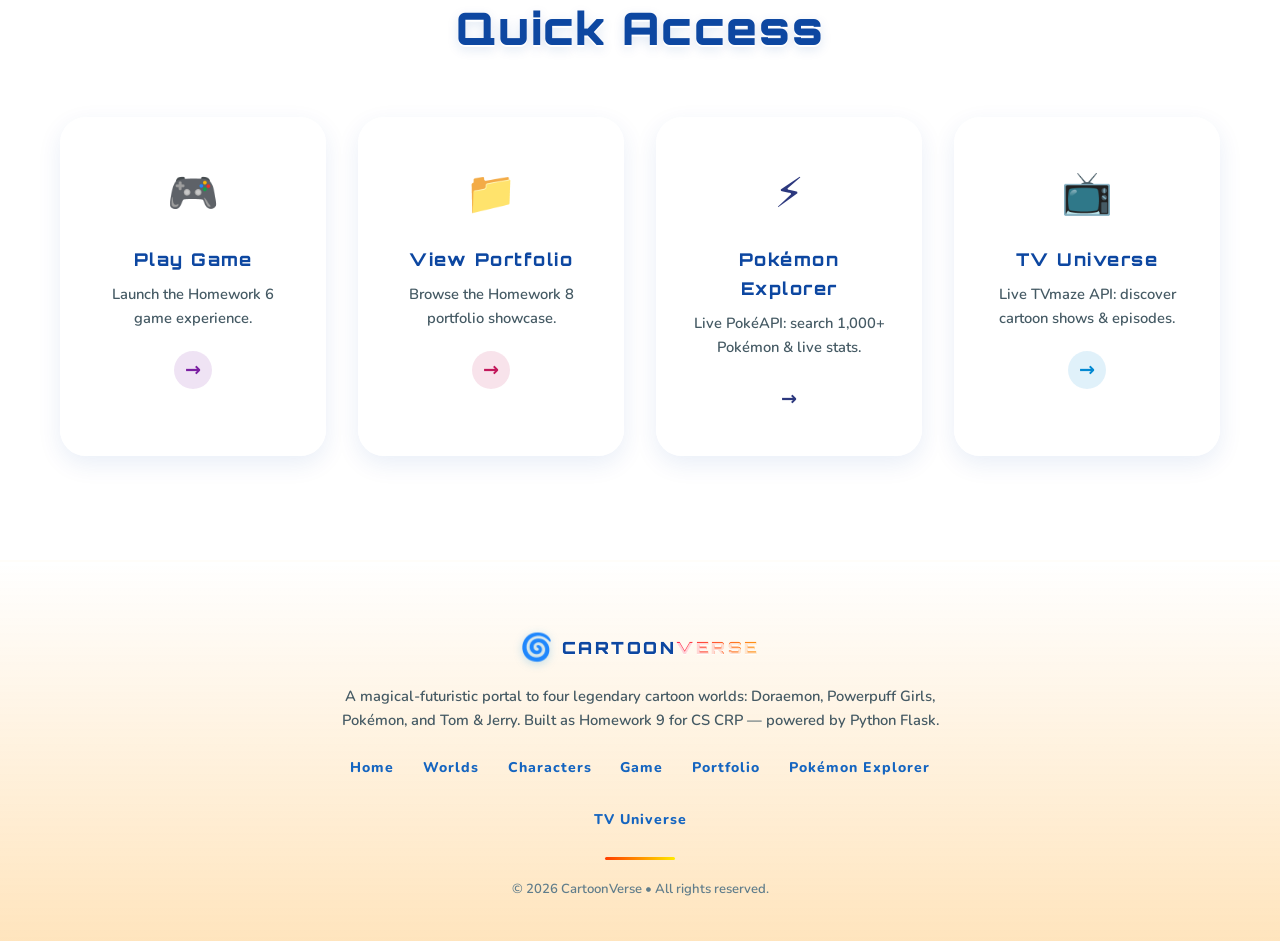
==== commit ca5b6682: "Update index.html" ====
--- a/index.html
+++ b/index.html
@@ -1031,7 +1031,7 @@
         <p>Live PokéAPI: search 1,000+ Pokémon & live stats.</p>
         <span class="qa-arrow">→</span>
       </a>
-      <a href="api/#tv" class="qa-card qa-api">
+      <a href="CS-CRP/Homework_9/api/#tv" class="qa-card qa-api">
         <div class="qa-icon">📺</div>
         <h3>TV Universe</h3>
         <p>Live TVmaze API: discover cartoon shows & episodes.</p>
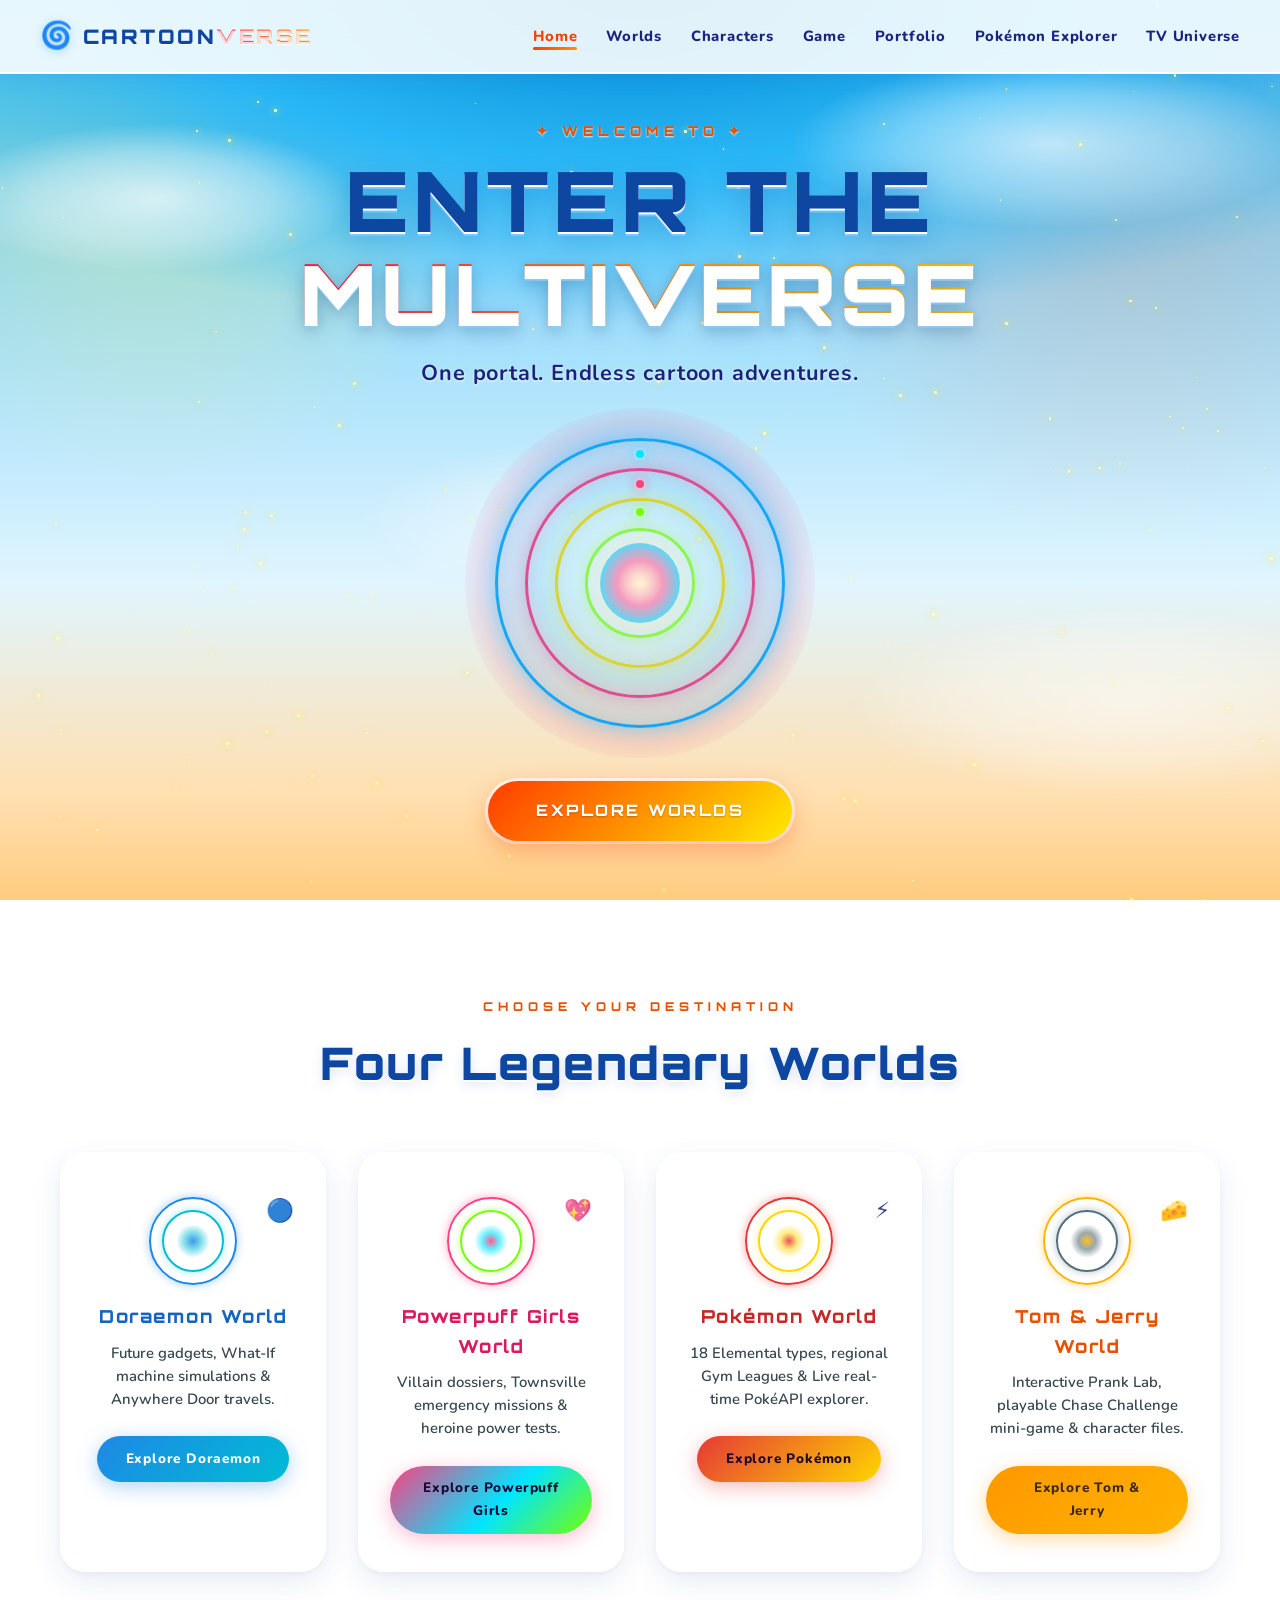
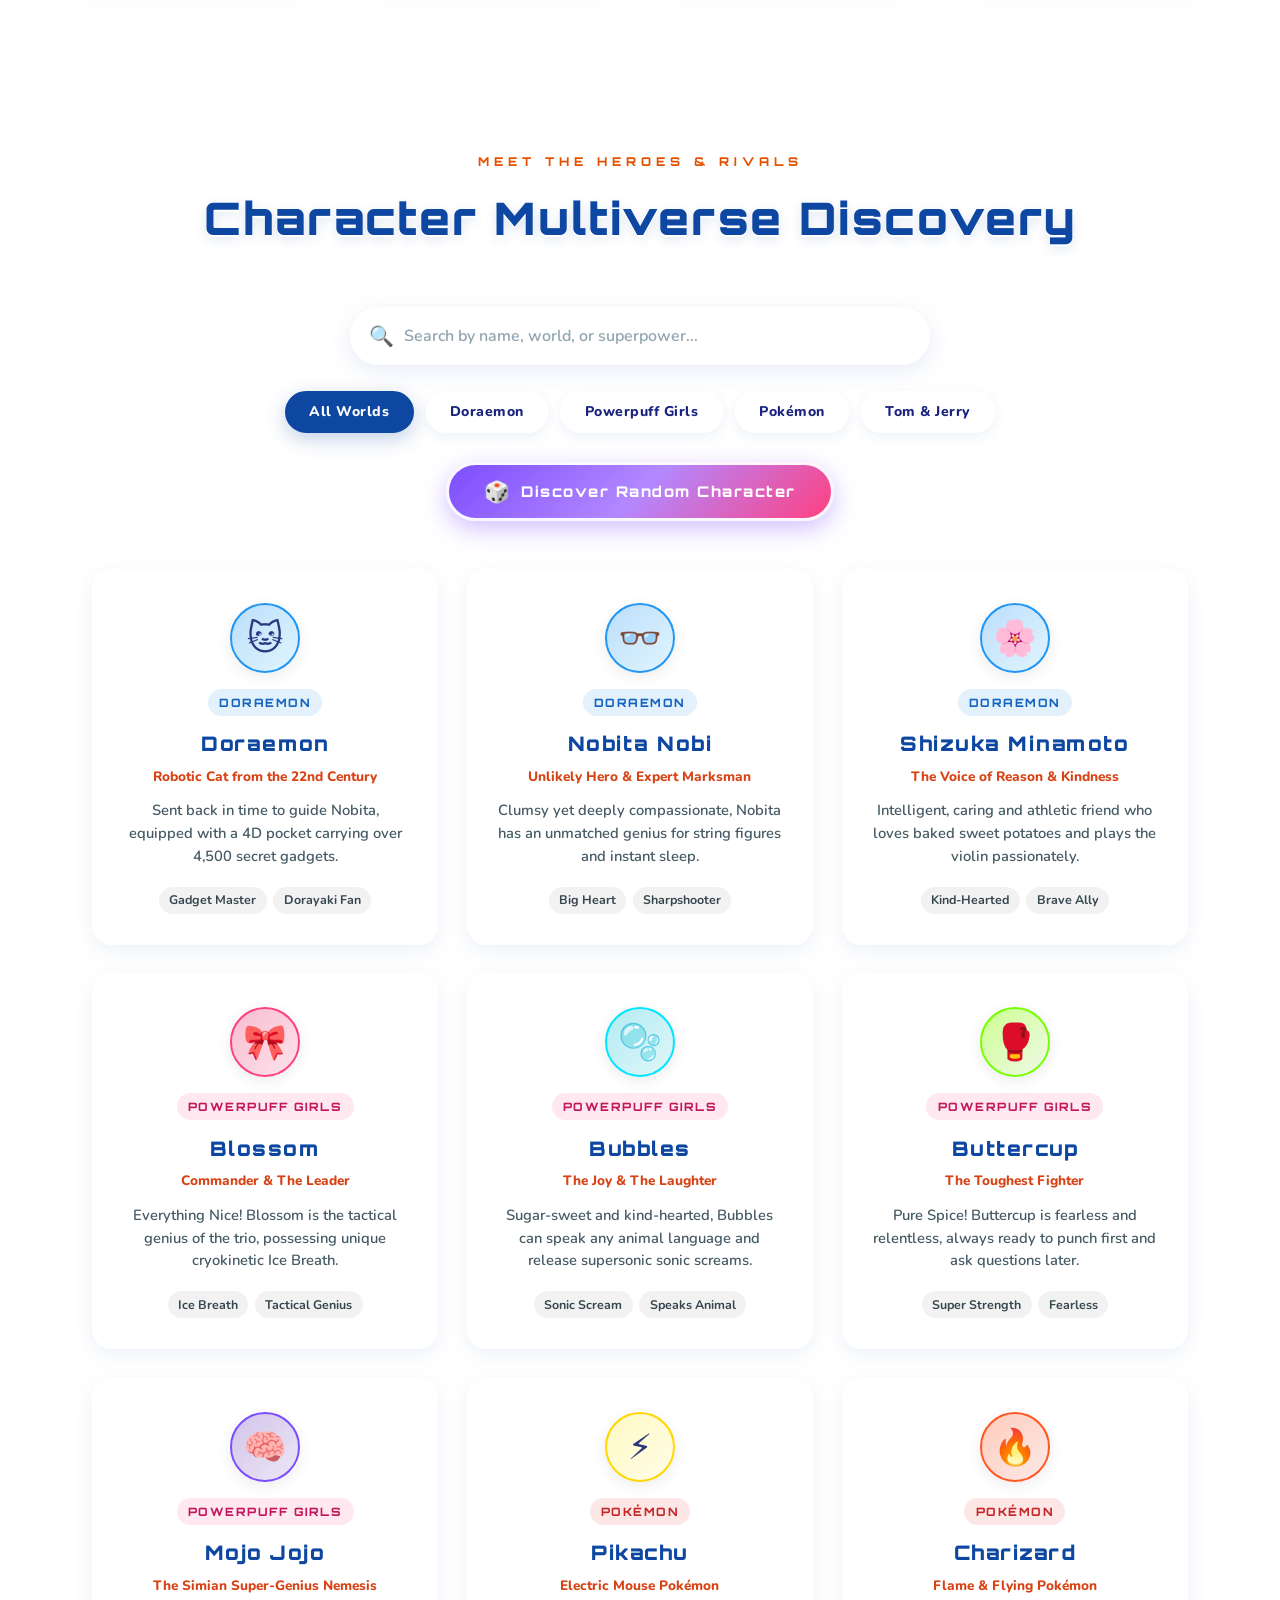
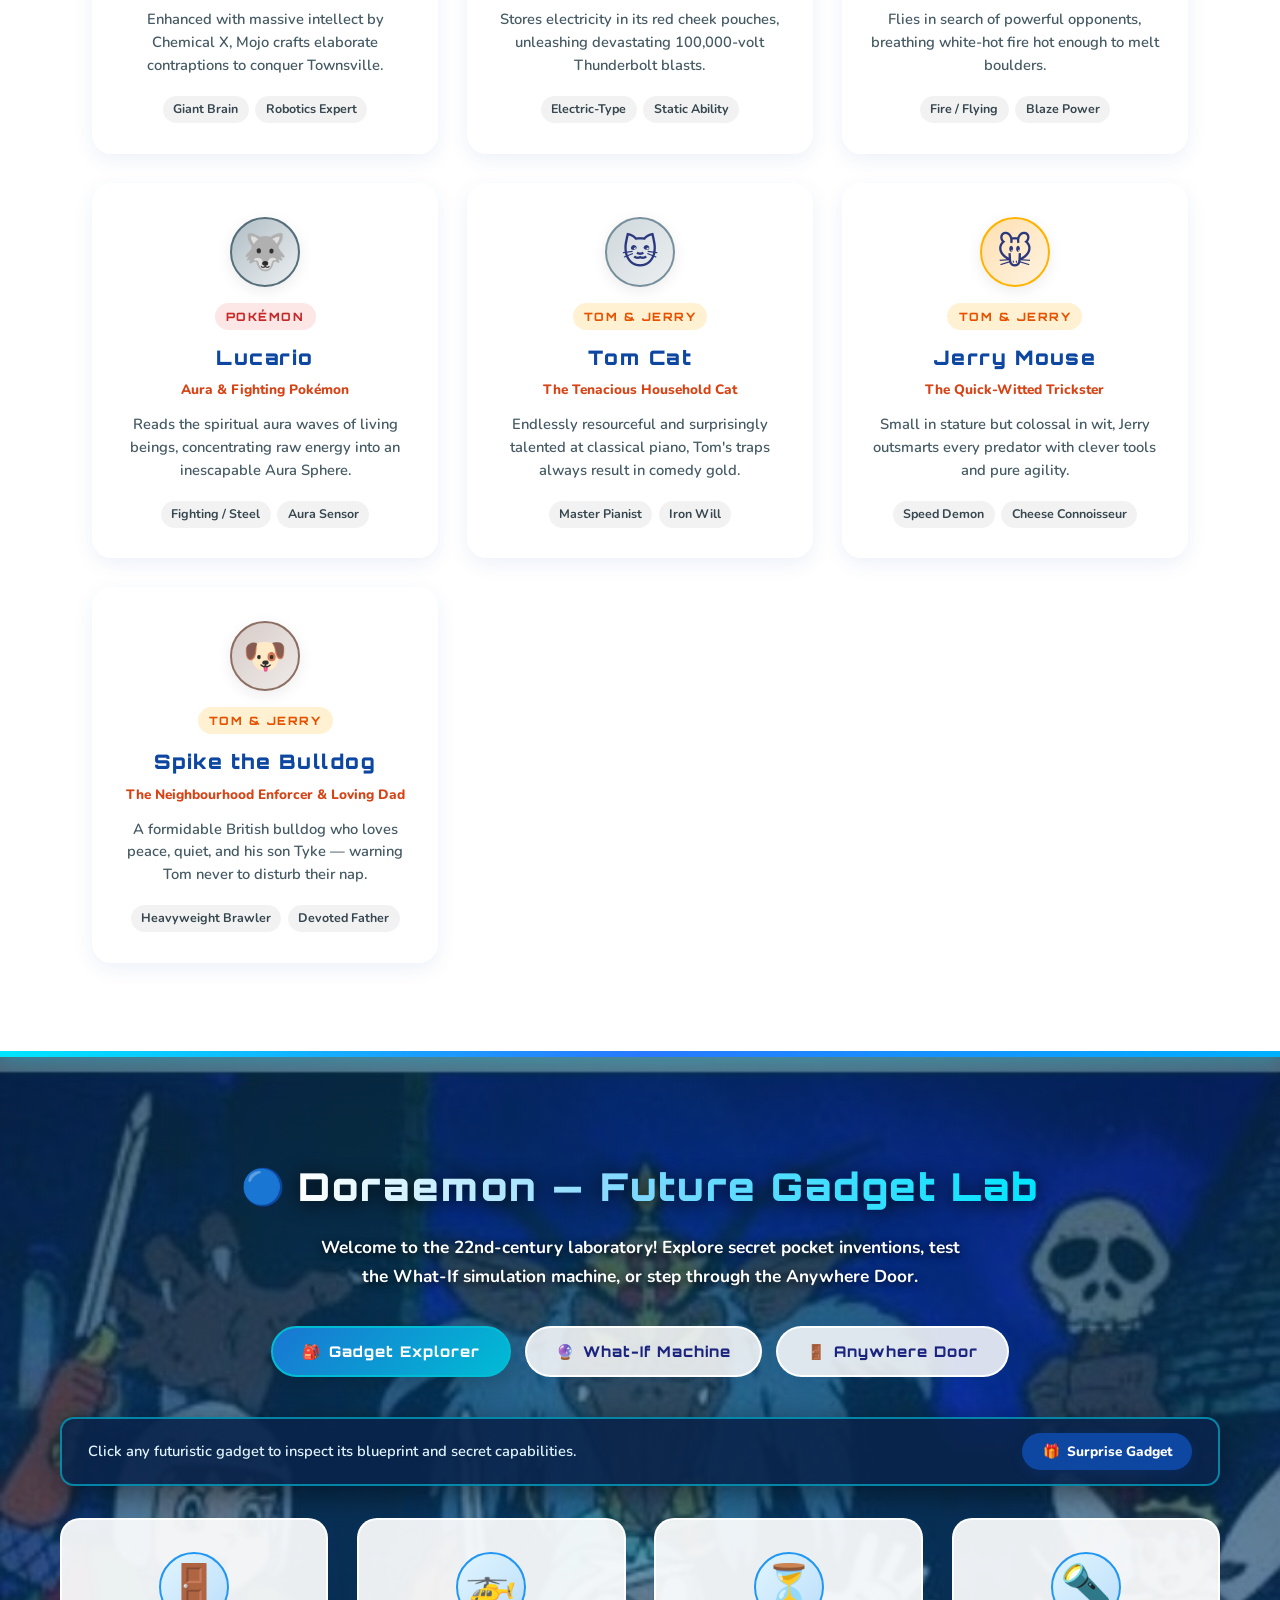
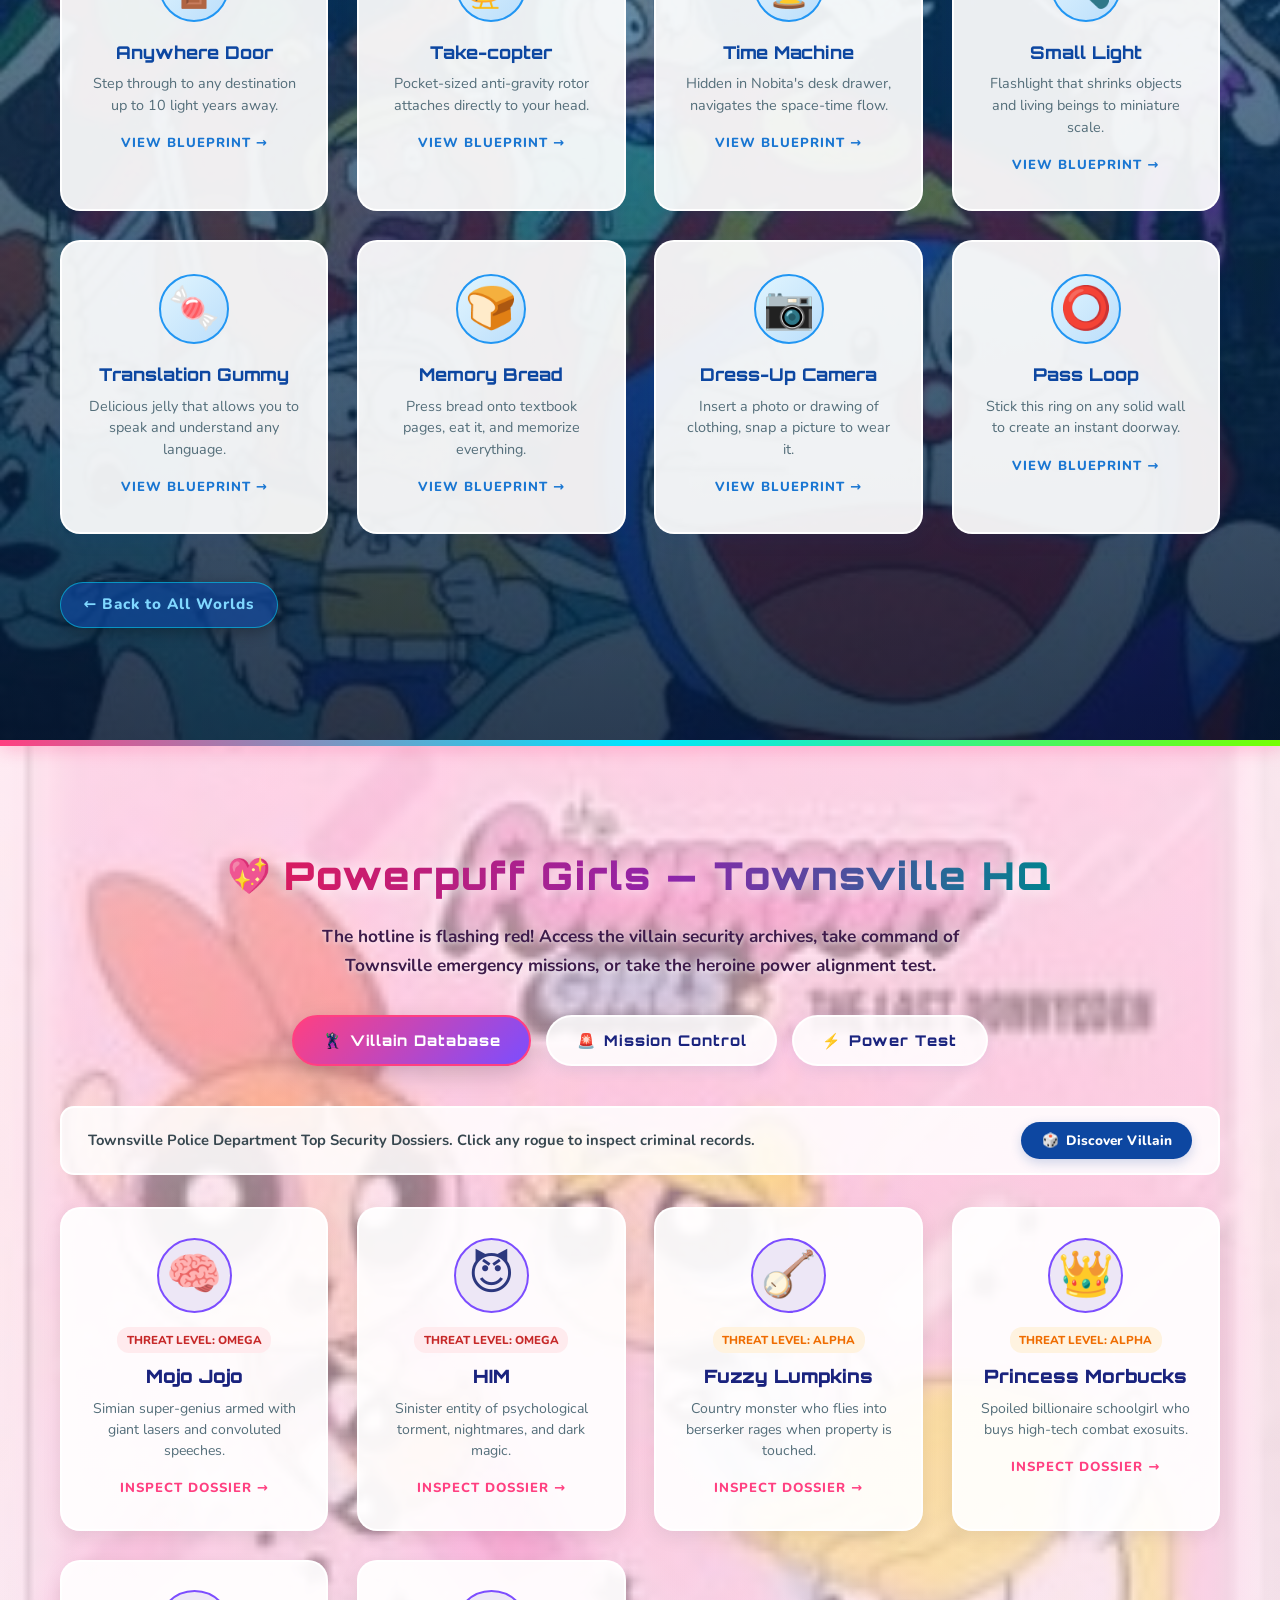
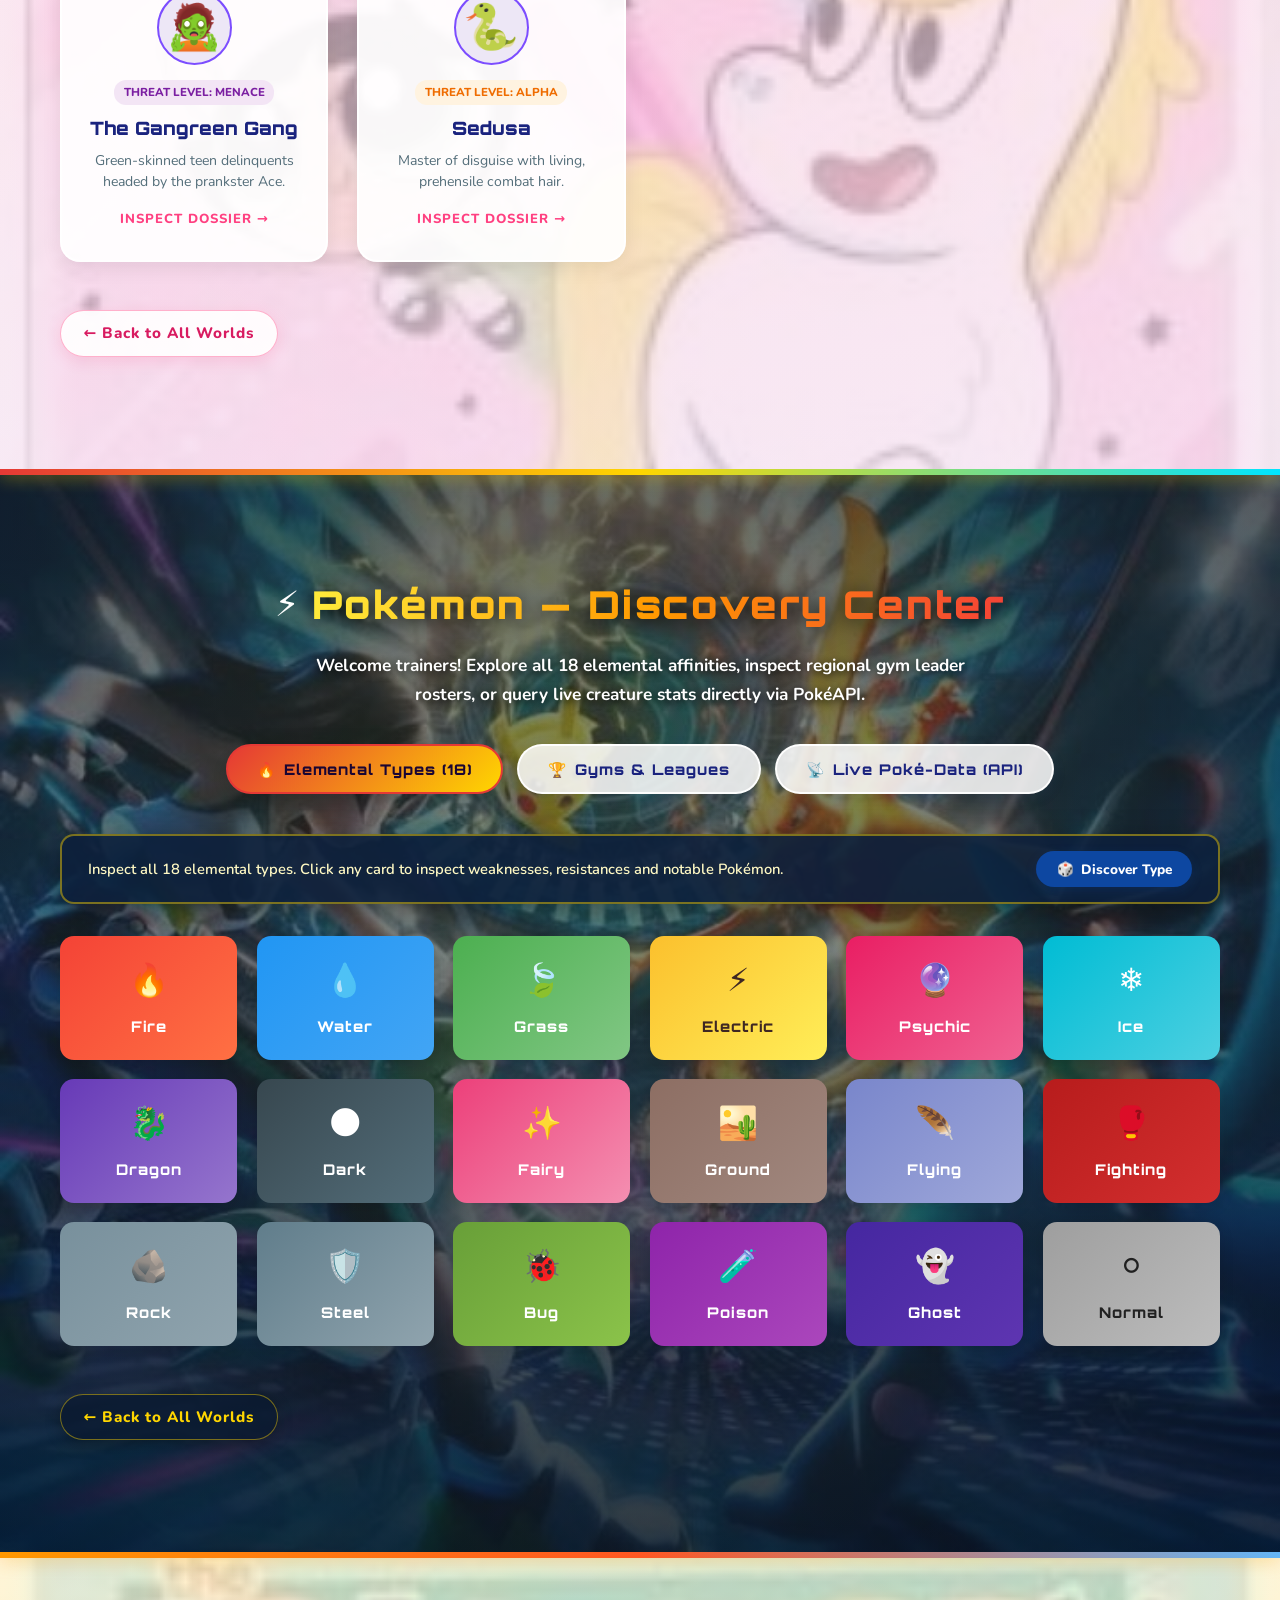
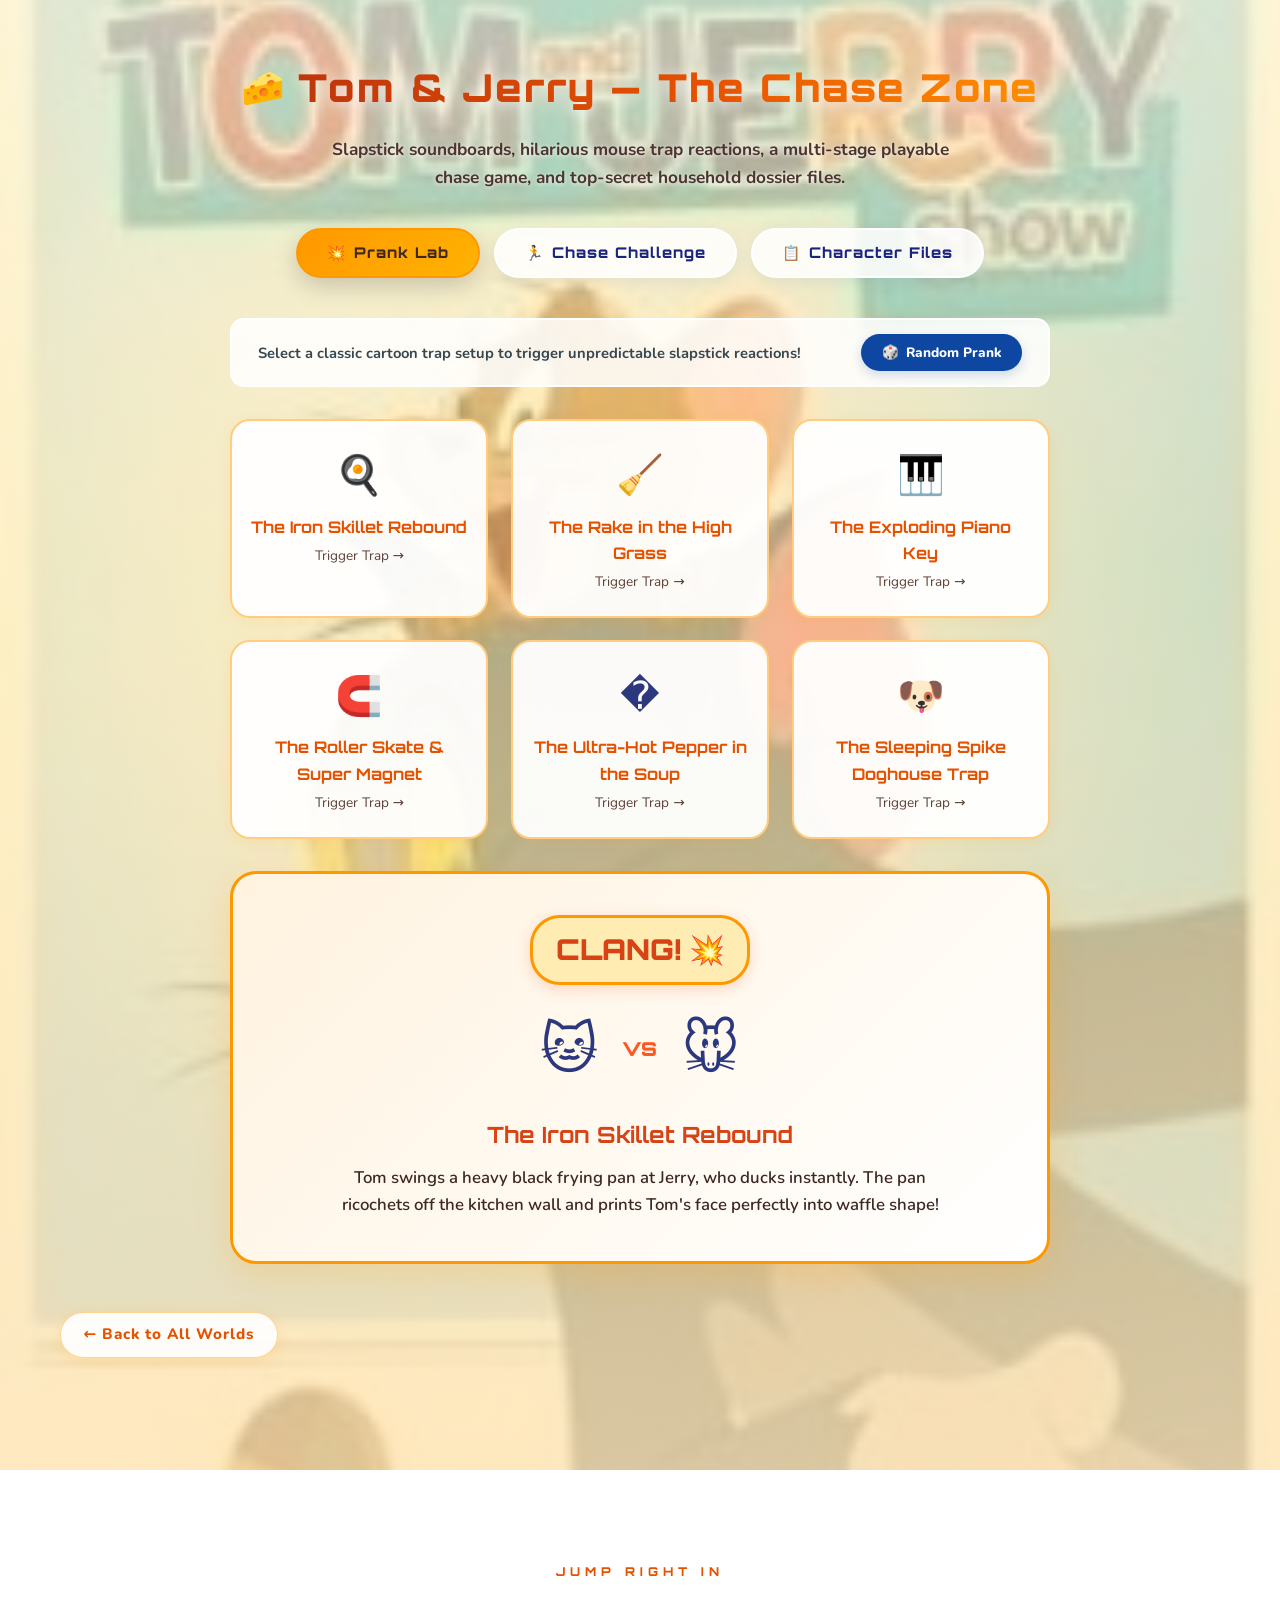
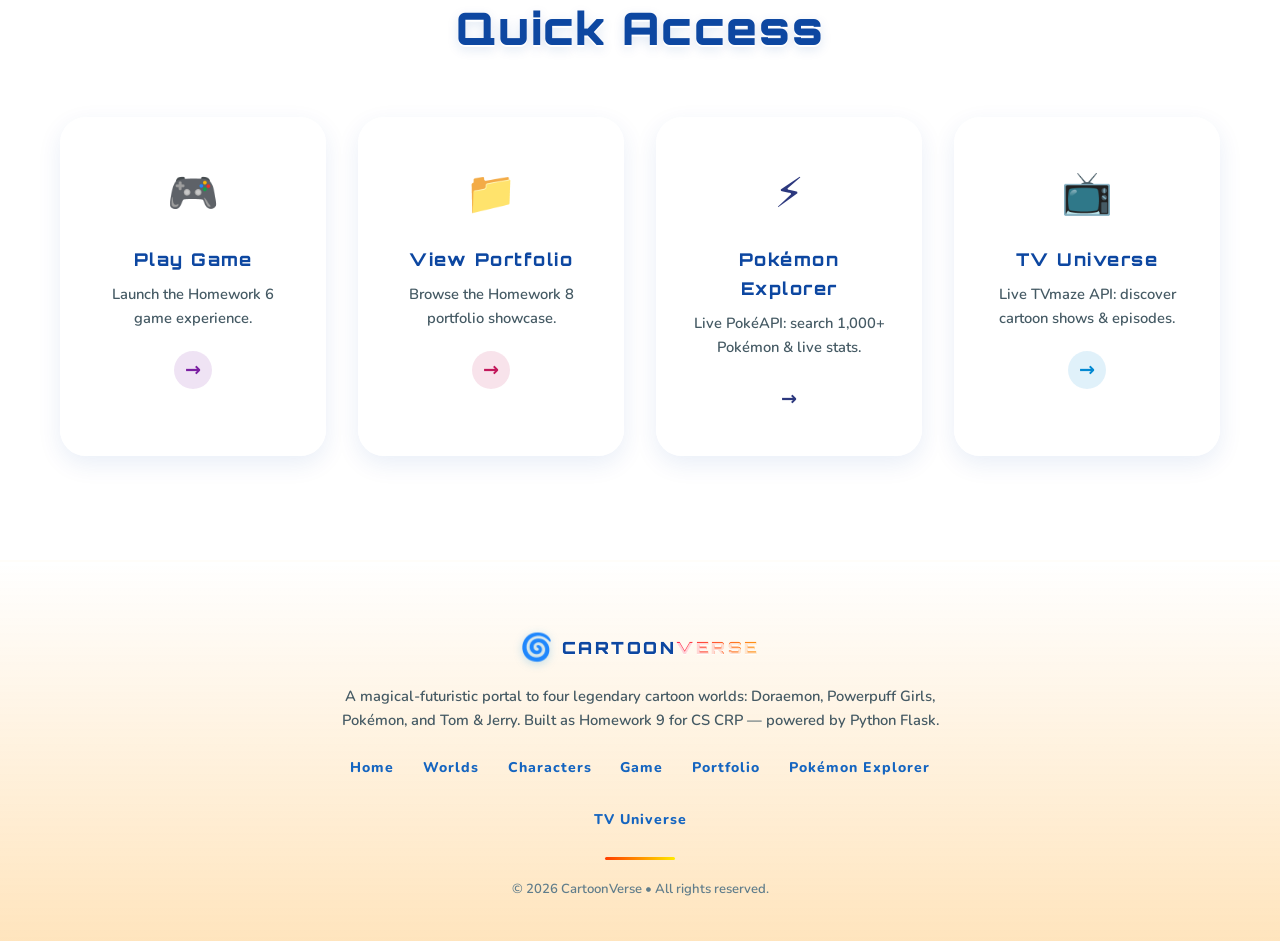
==== commit 804cdab8: "Update index.html" ====
--- a/index.html
+++ b/index.html
@@ -1013,7 +1013,7 @@
       <h2 class="section-title">Quick Access</h2>
     </div>
     <div class="qa-grid">
-      <a href="game/" class="qa-card qa-game">
+      <a href="CS-CRP/Homework_9/game/" class="qa-card qa-game">
         <div class="qa-icon">🎮</div>
         <h3>Play Game</h3>
         <p>Launch the Homework 6 game experience.</p>
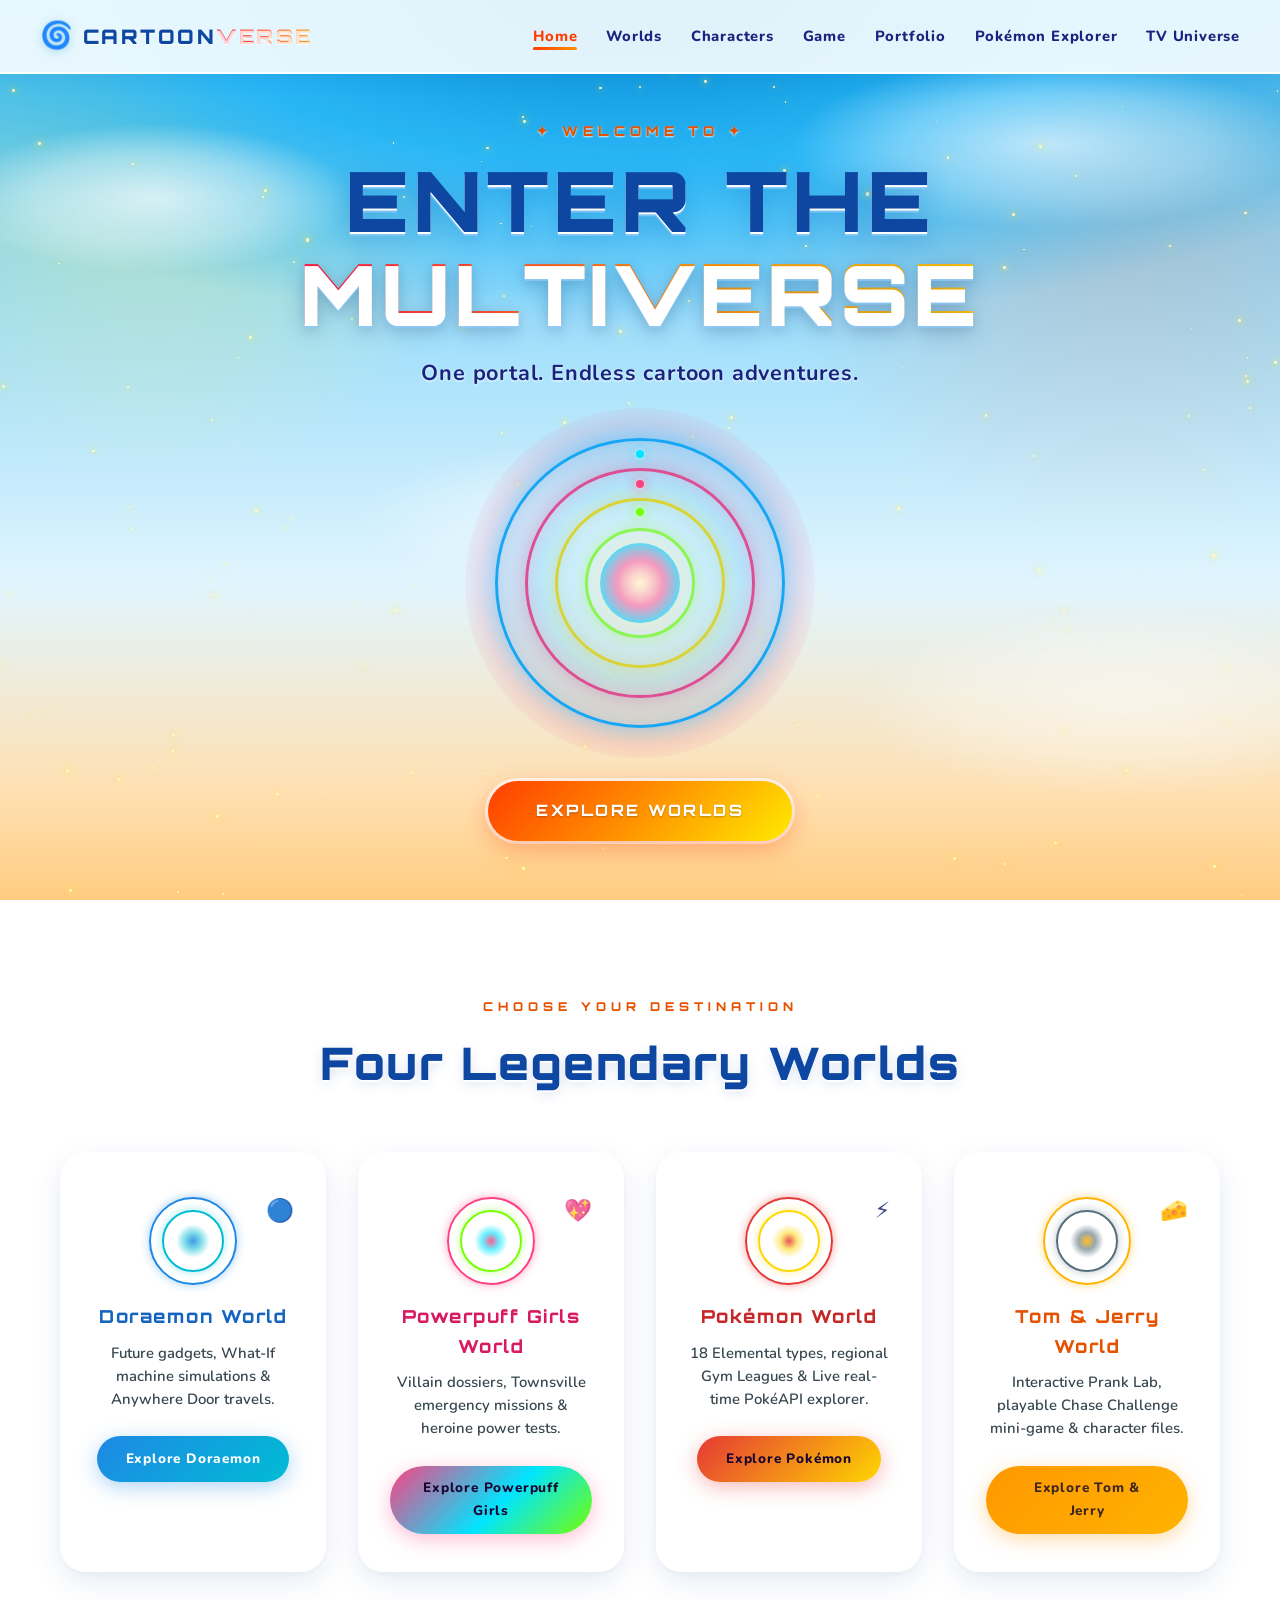
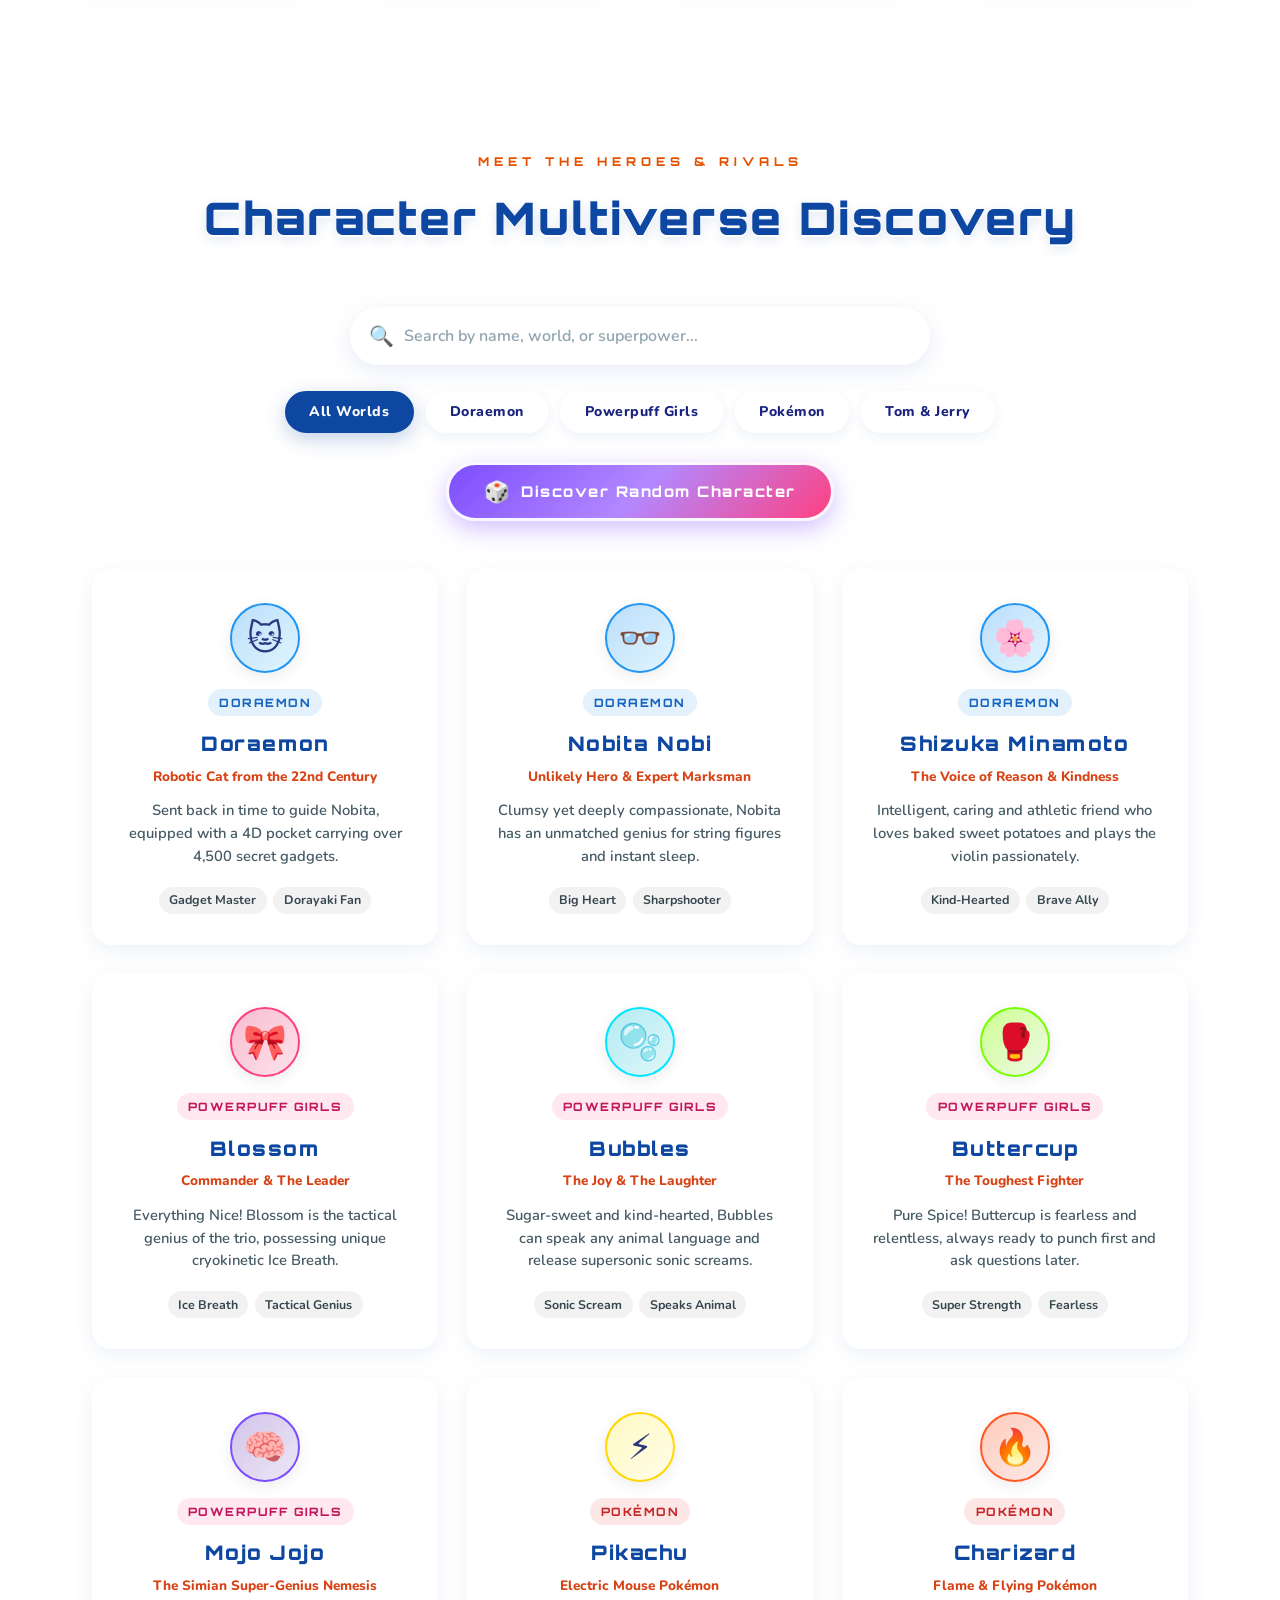
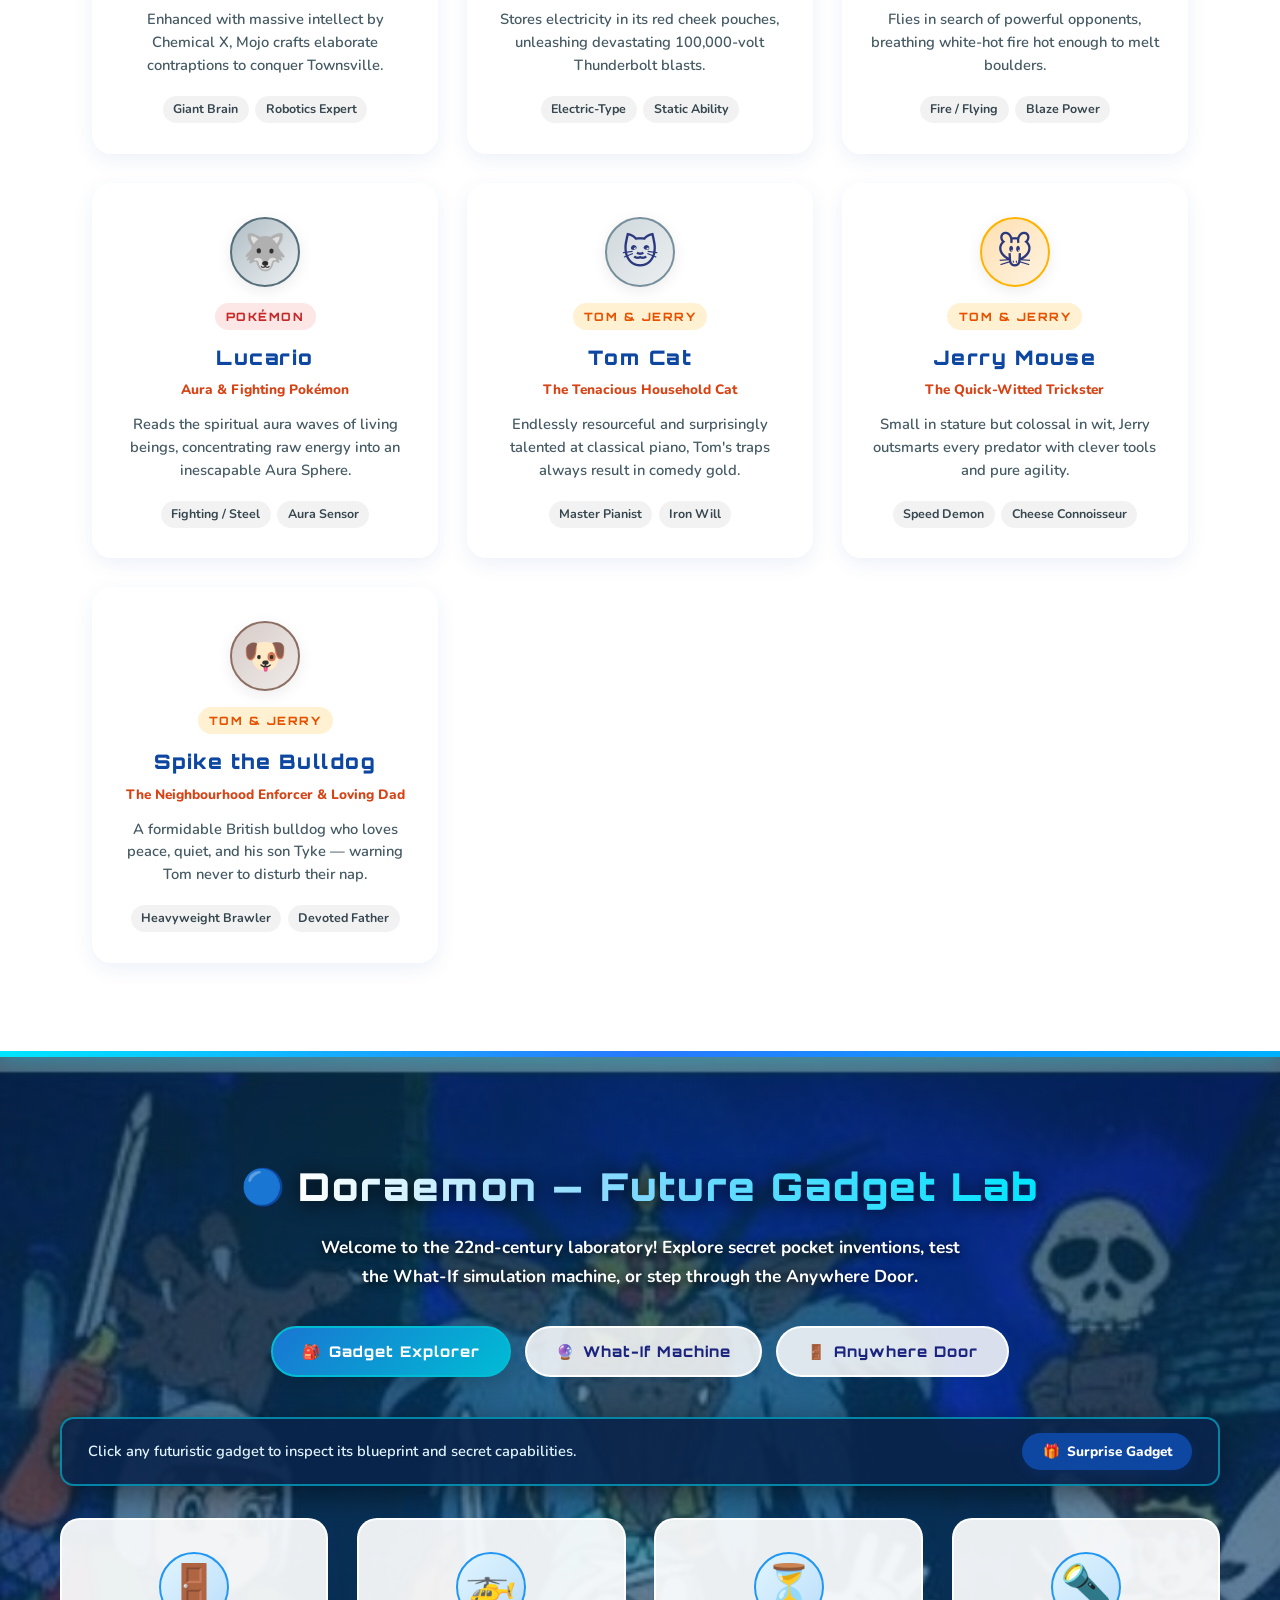
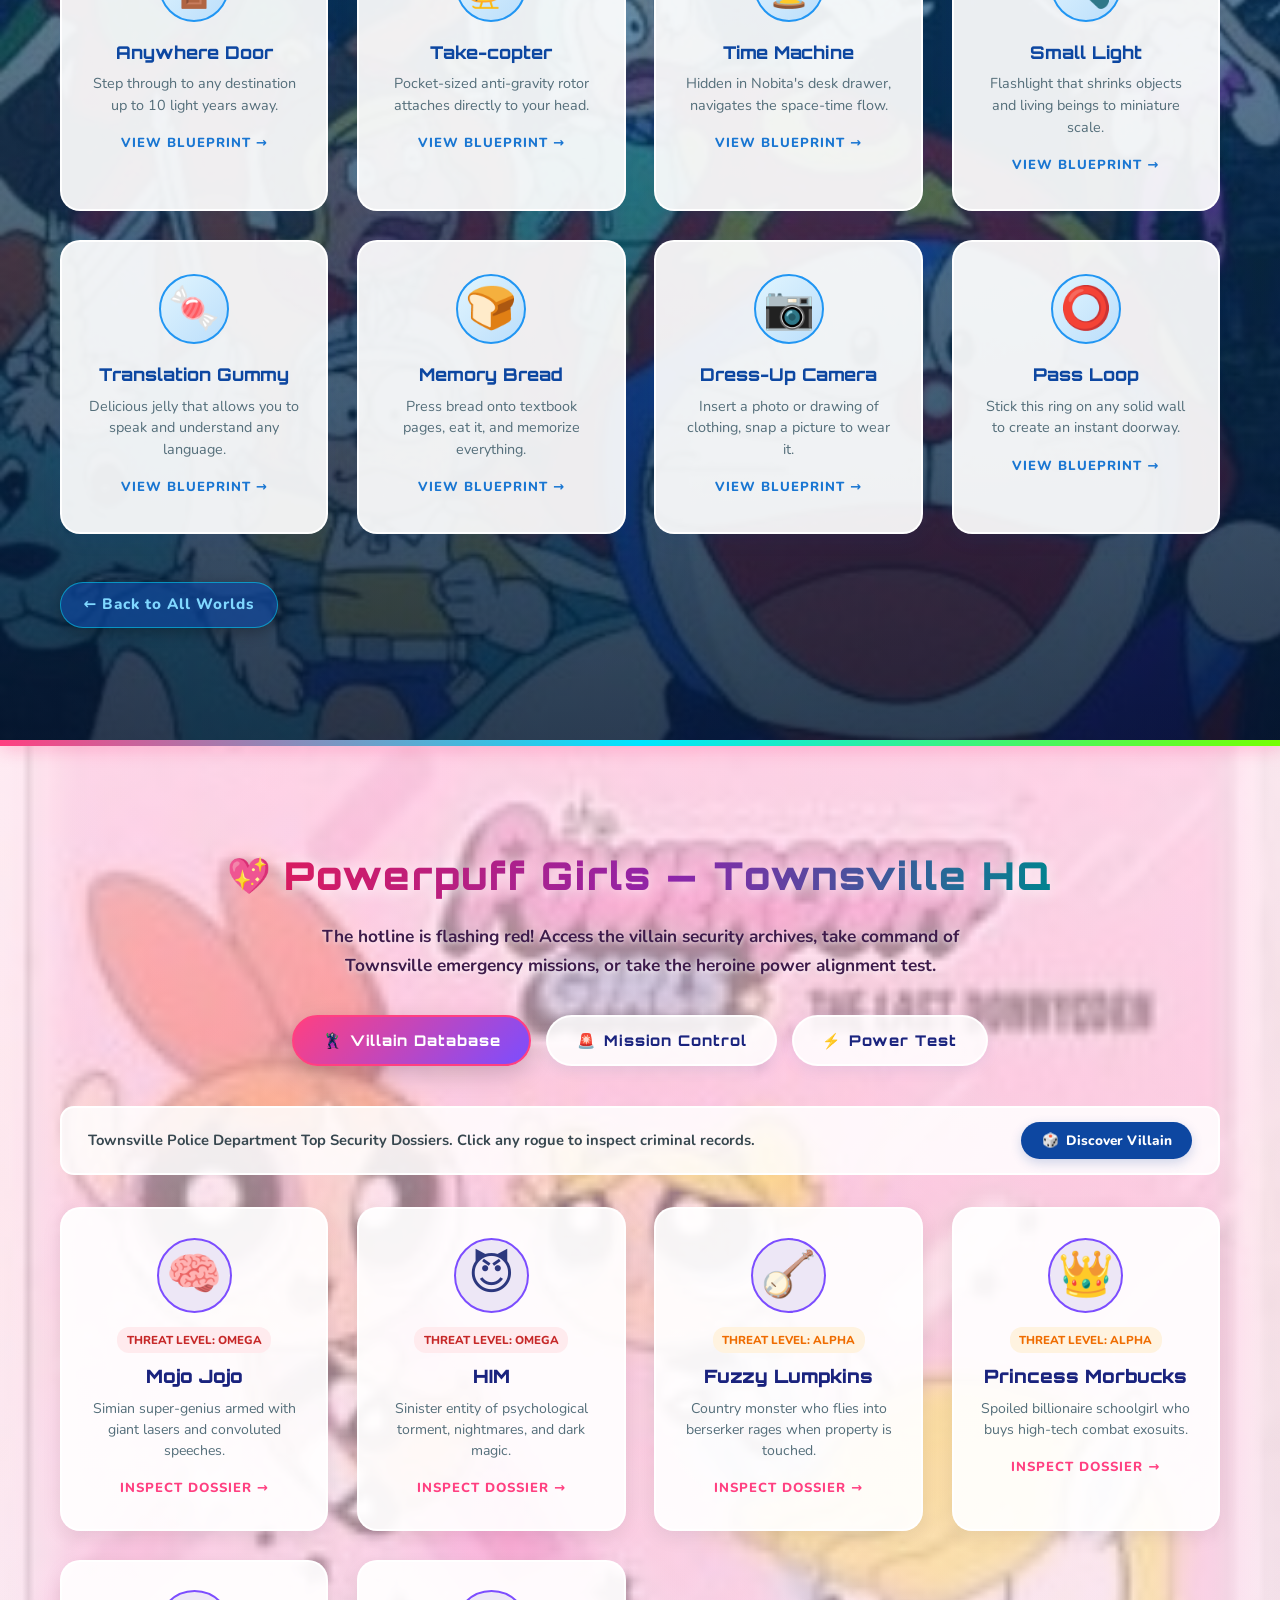
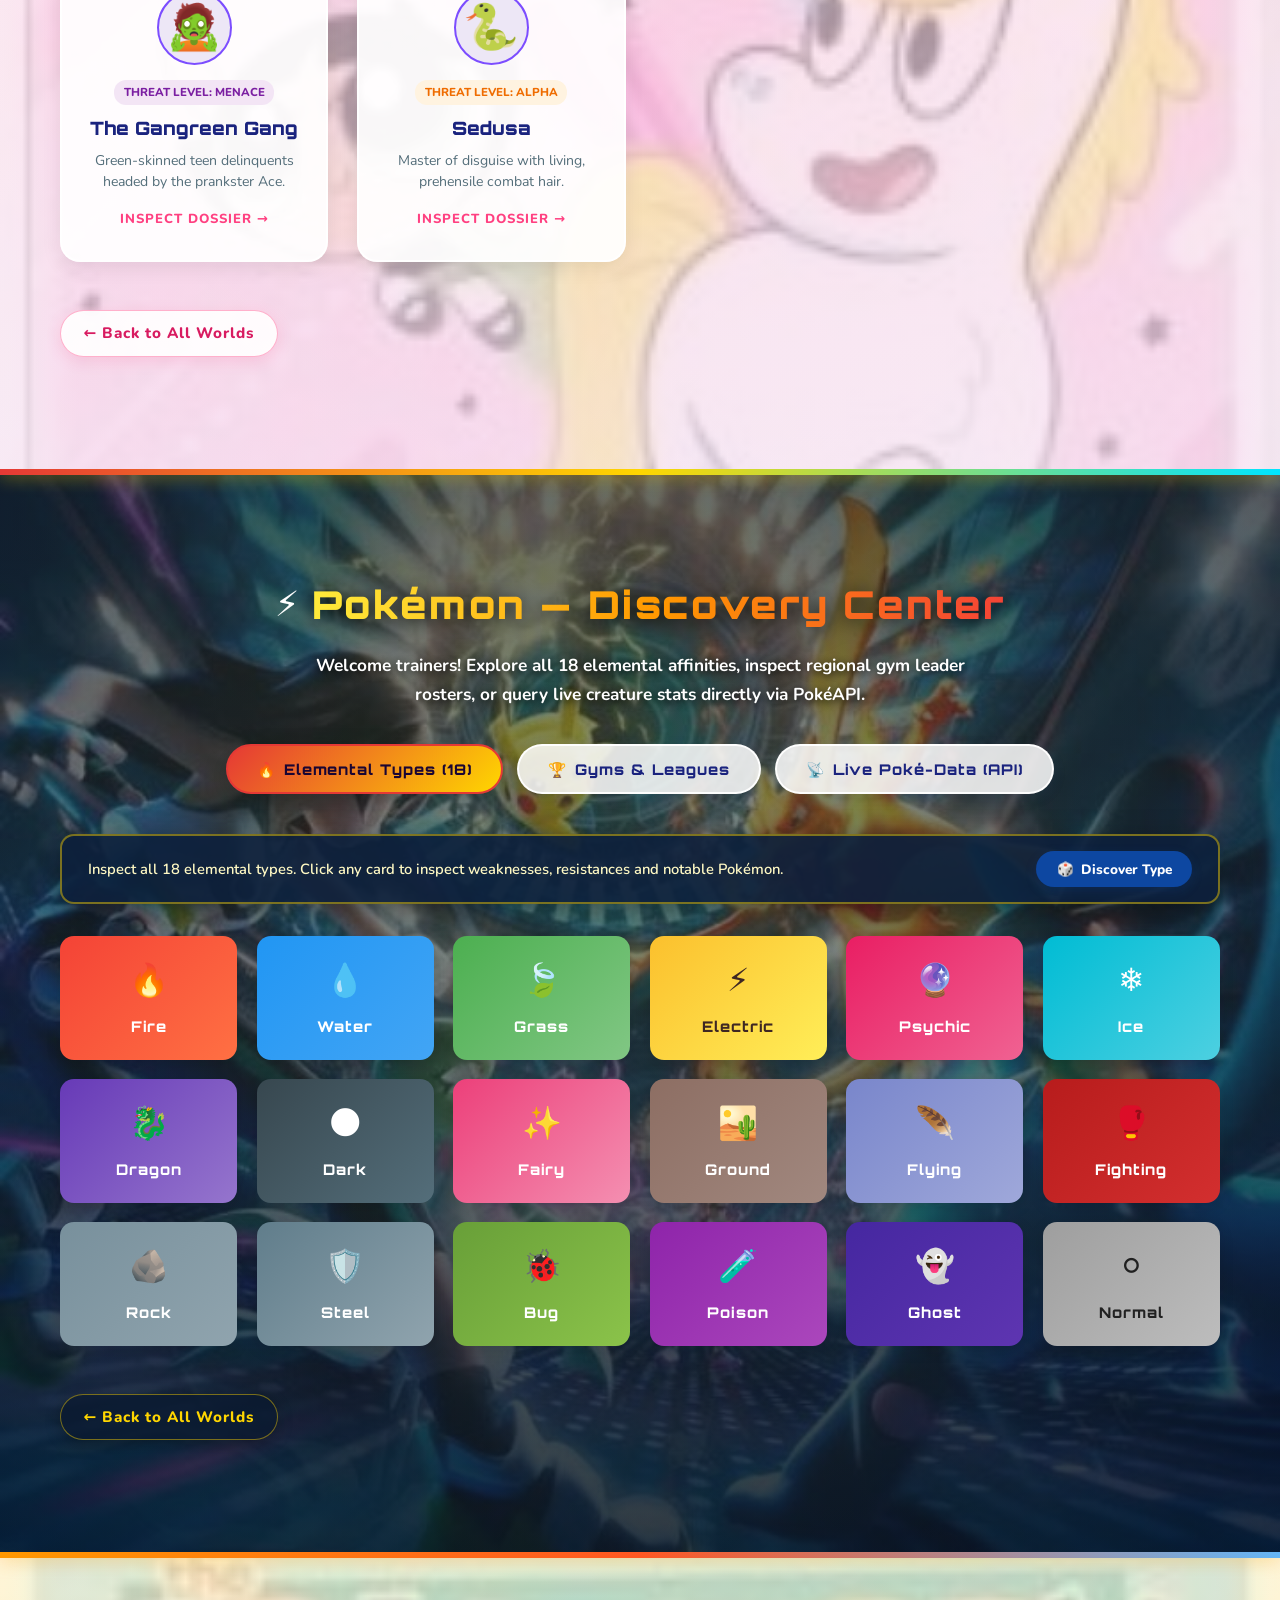
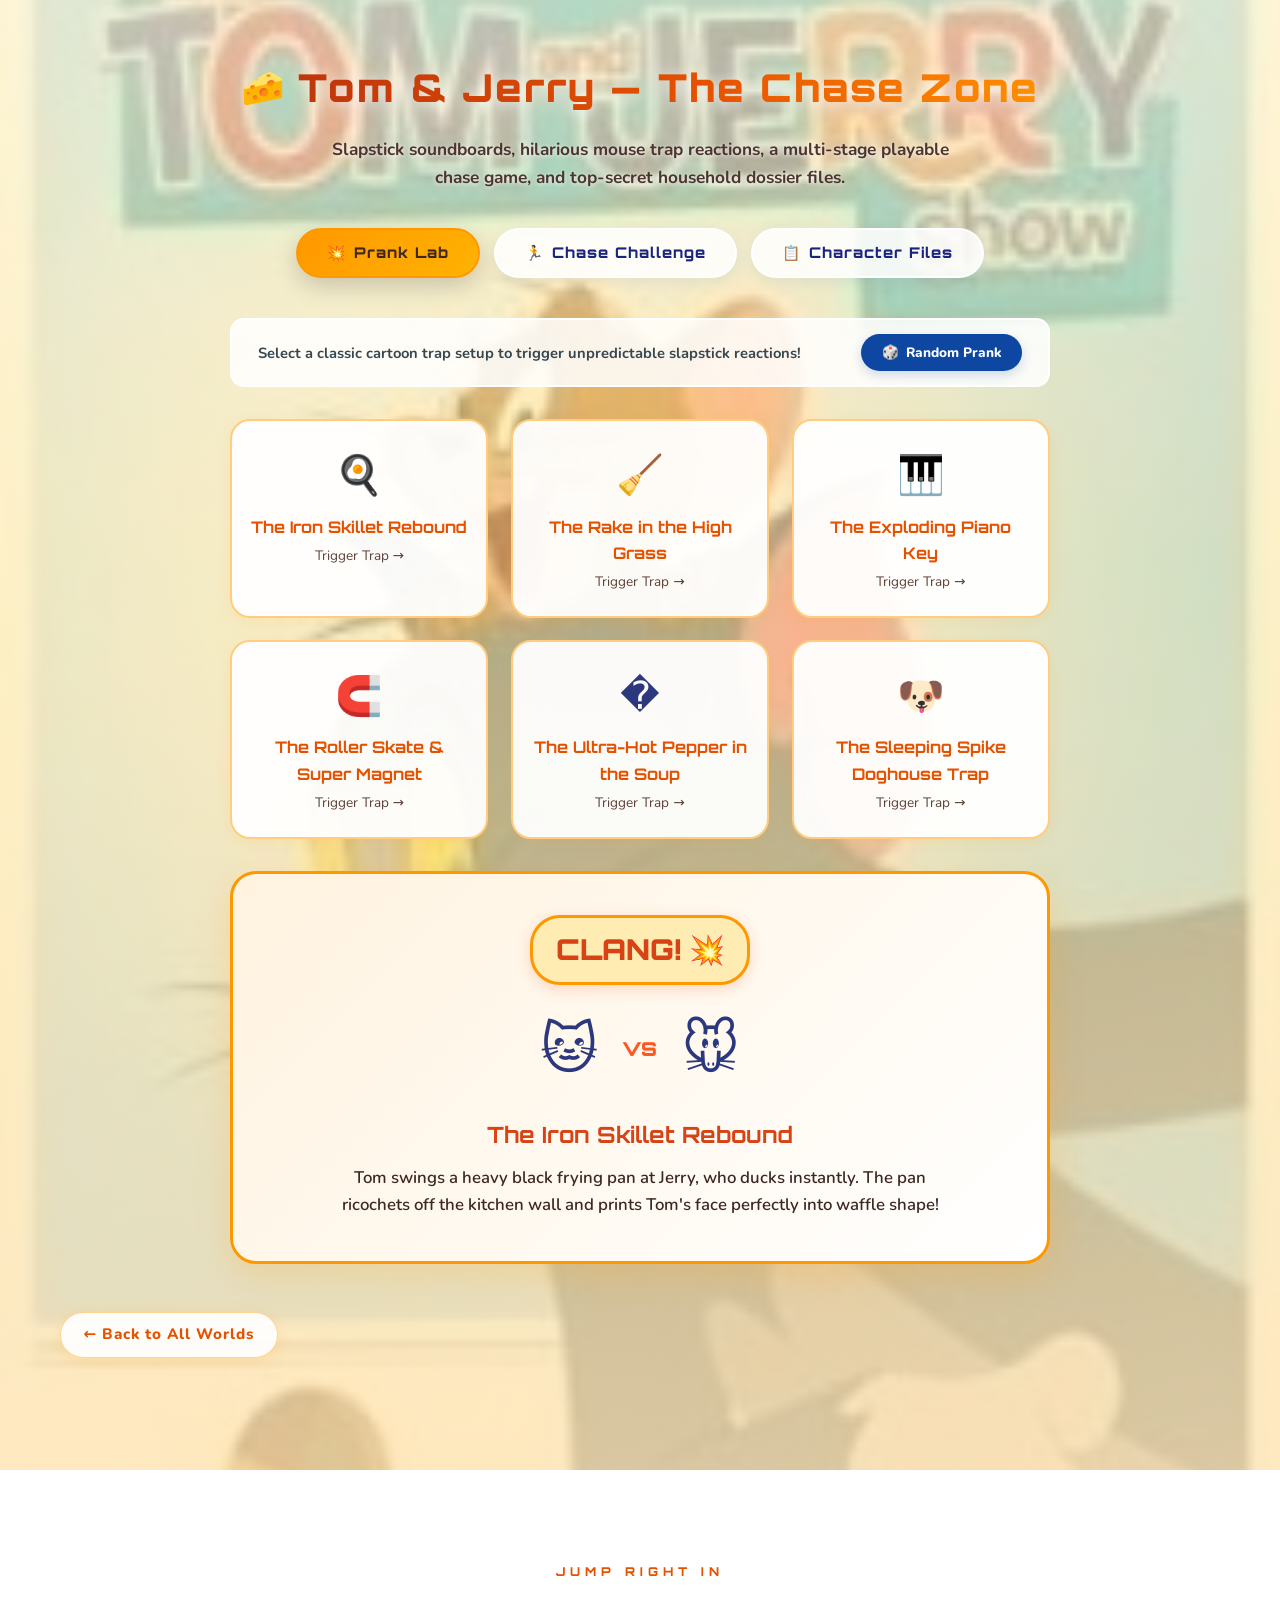
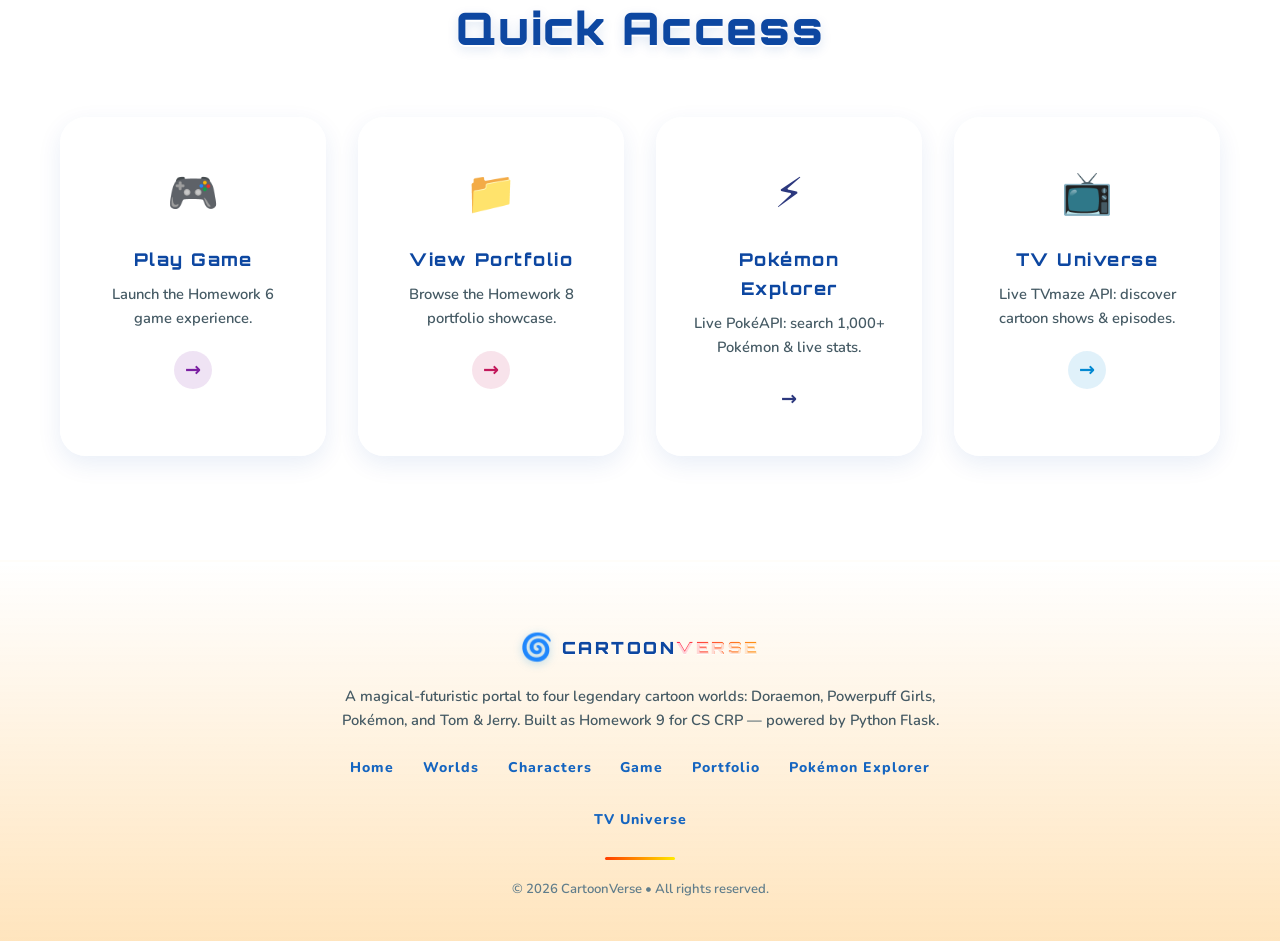
==== commit f6bbb604: "Update index.html" ====
--- a/index.html
+++ b/index.html
@@ -1052,7 +1052,7 @@
         <a href="#hero">Home</a>
         <a href="#worlds">Worlds</a>
         <a href="#character-discovery">Characters</a>
-        <a href="game/">Game</a>
+        <a hhref="CS-CRP/Homework_9/game/">Game</a>
         <a href="CS-CRP/Homework_9/portfolio/">Portfolio</a>
         <a href="api/#pokemon">Pokémon Explorer</a>
         <a href="api/#tv">TV Universe</a>
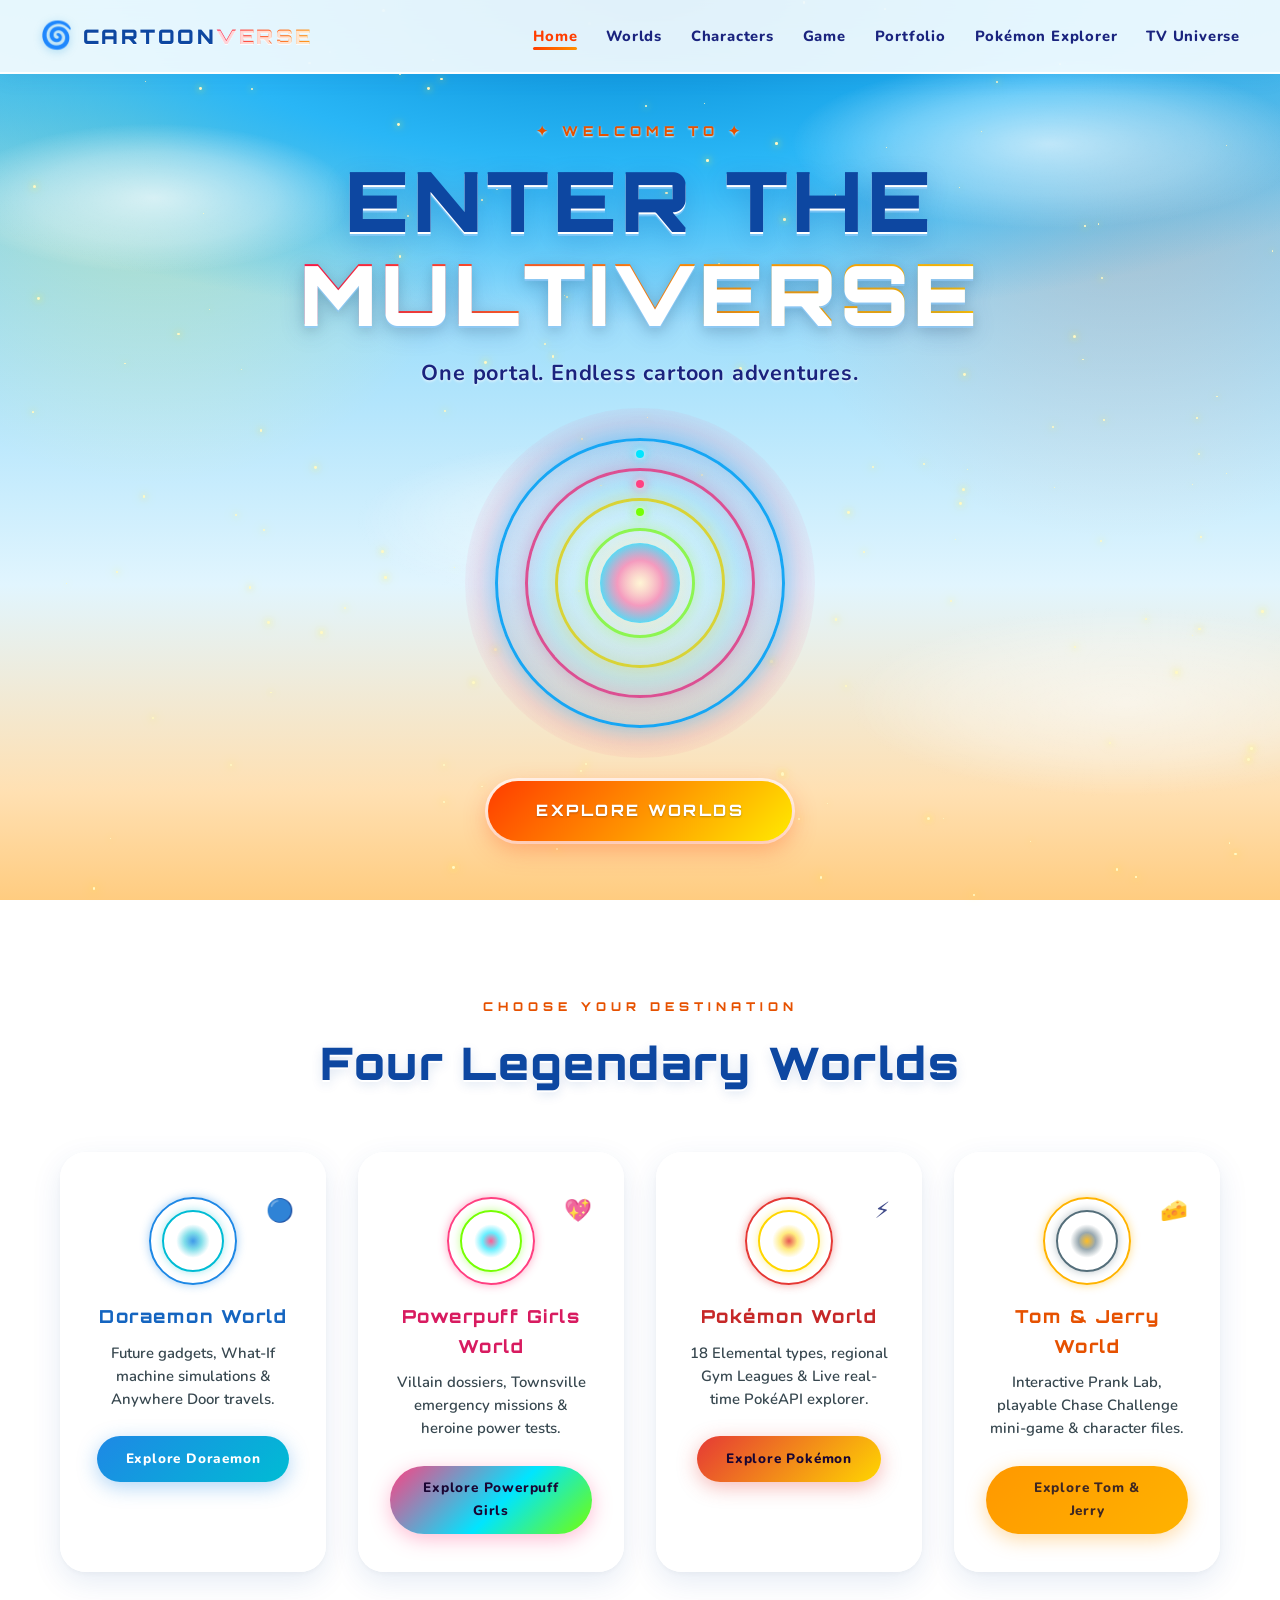
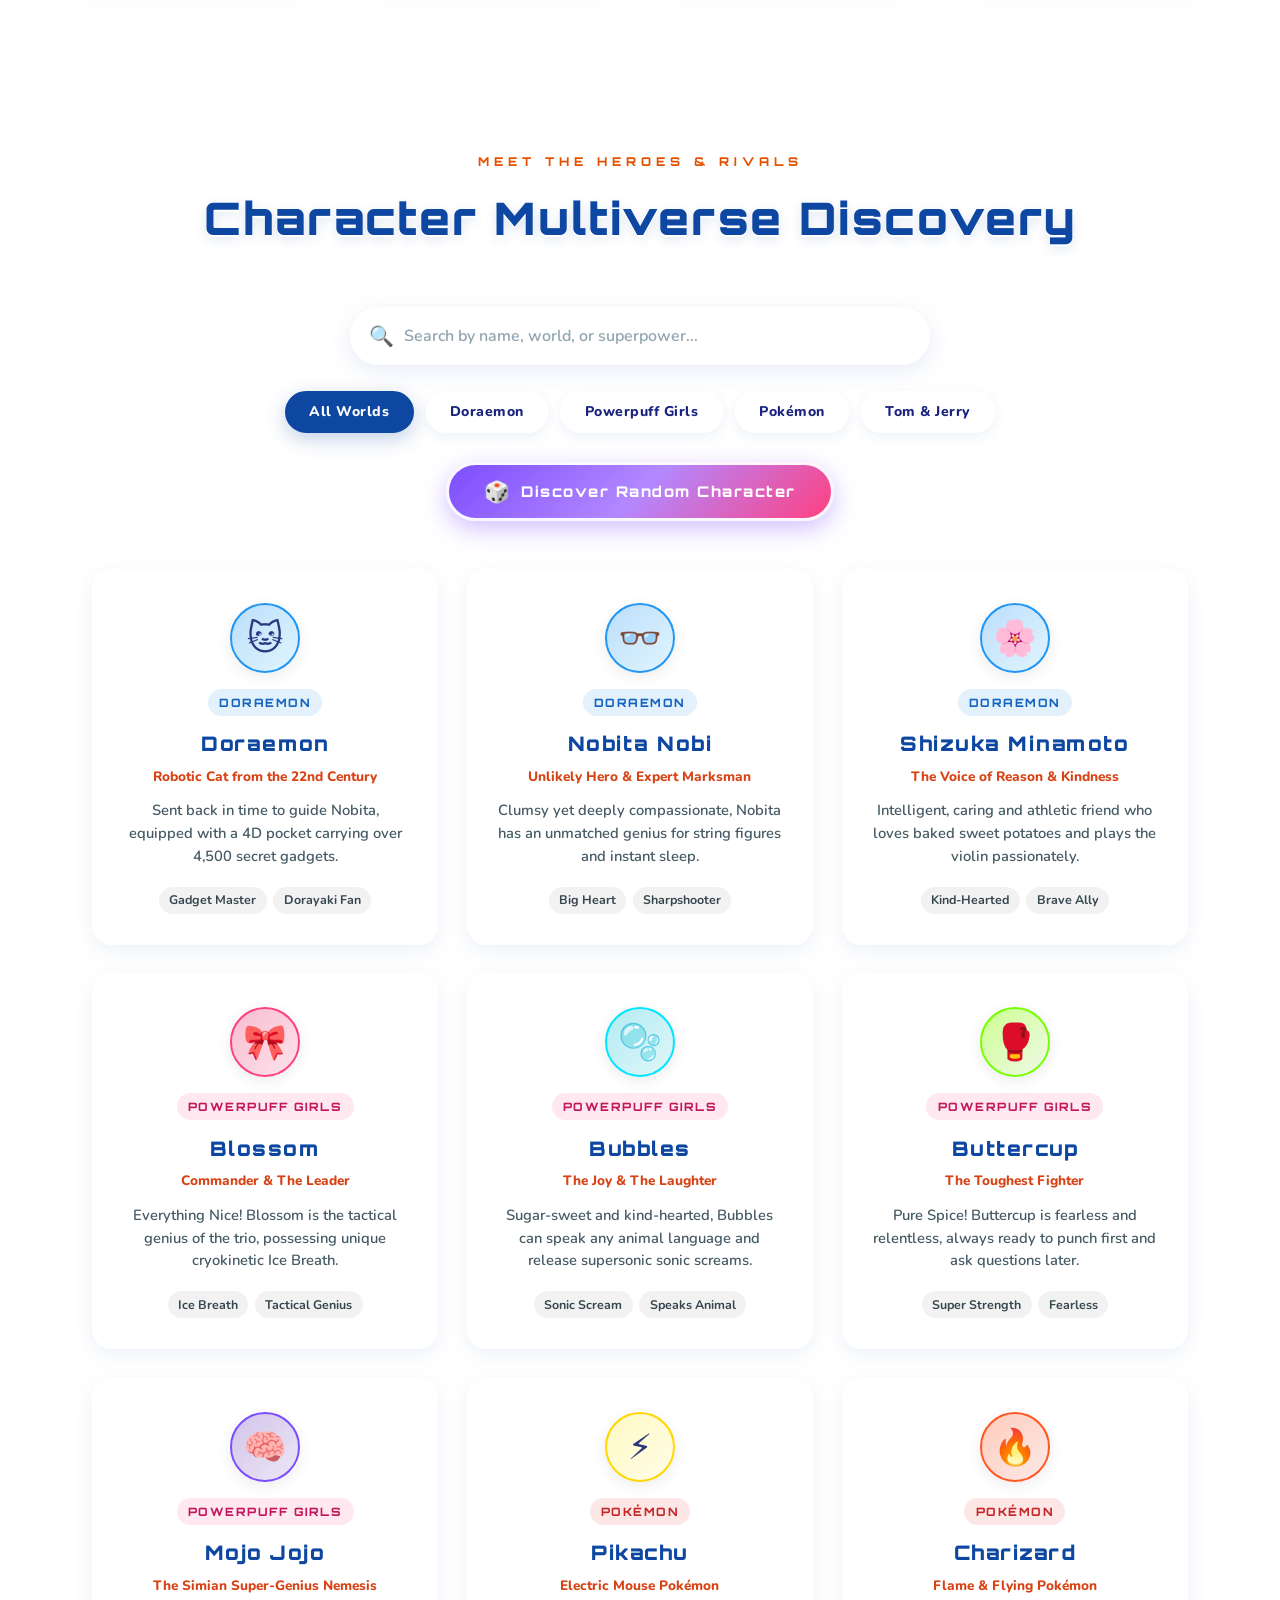
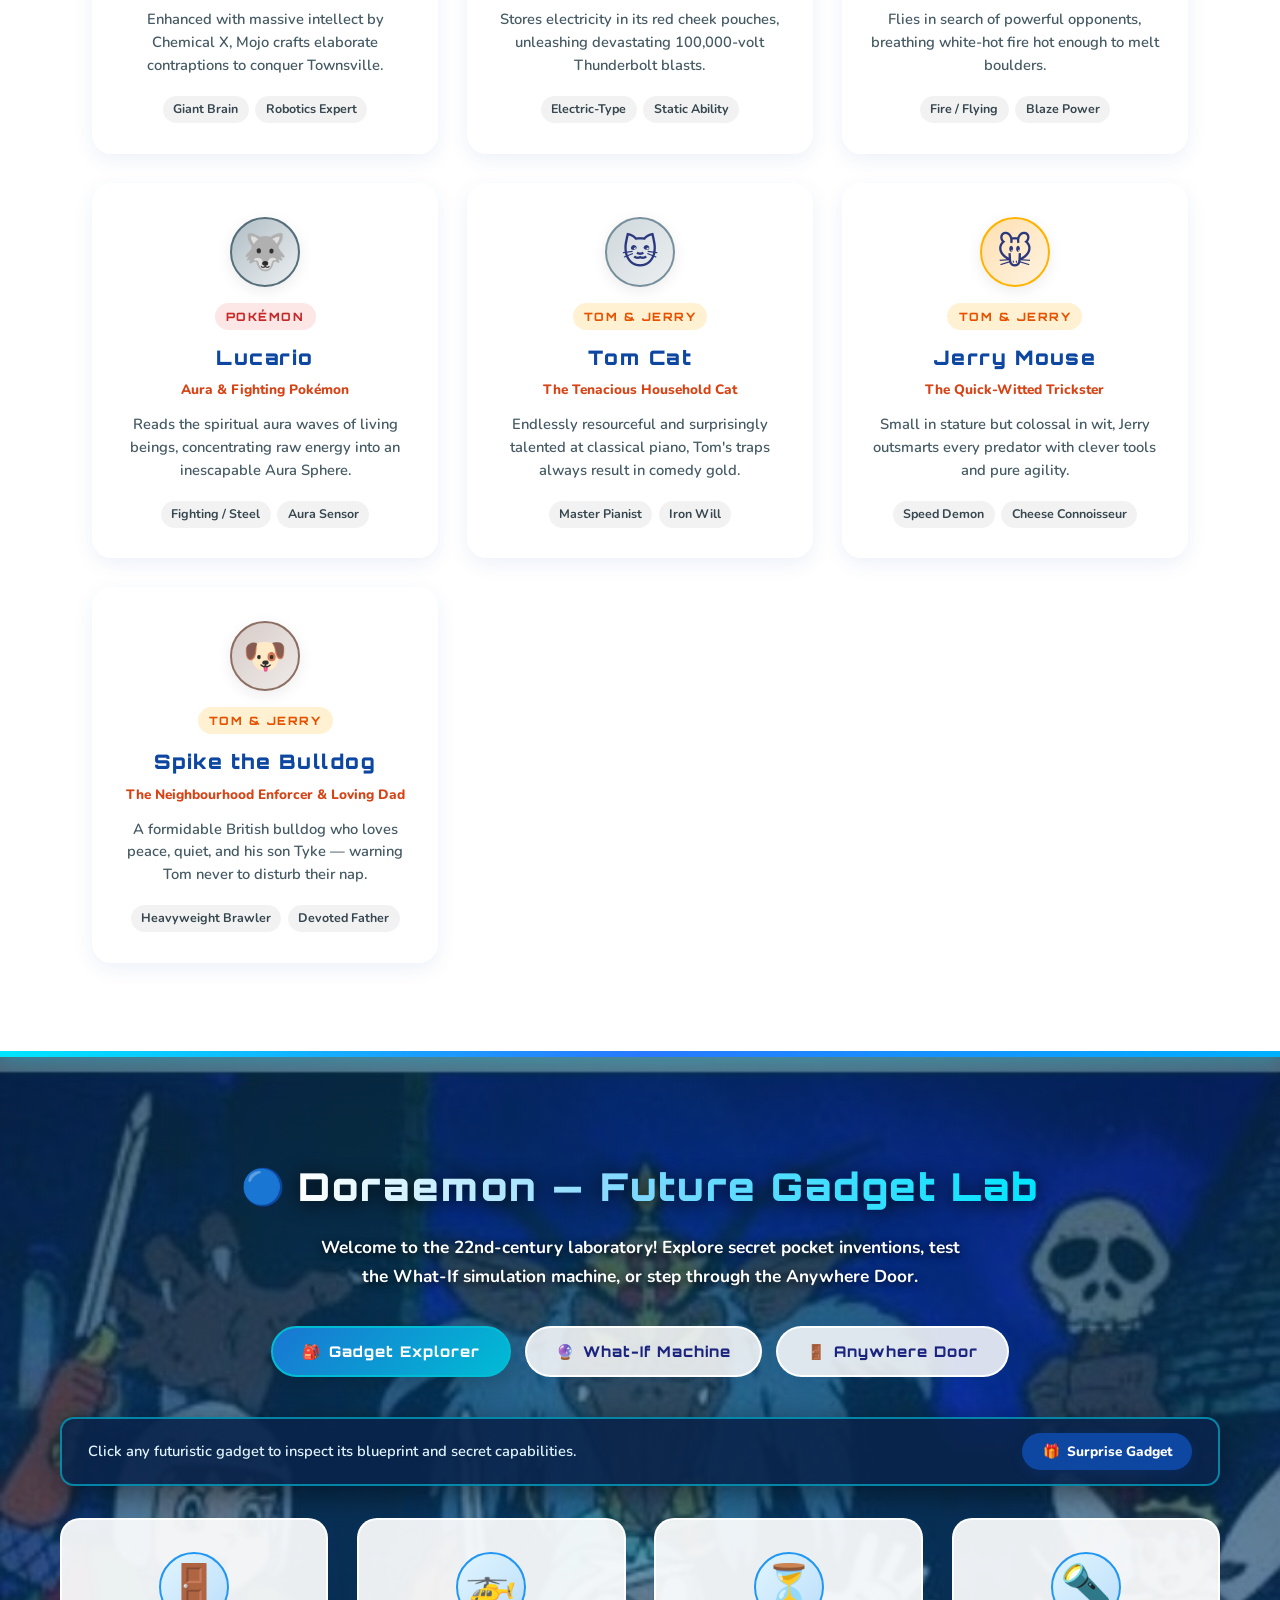
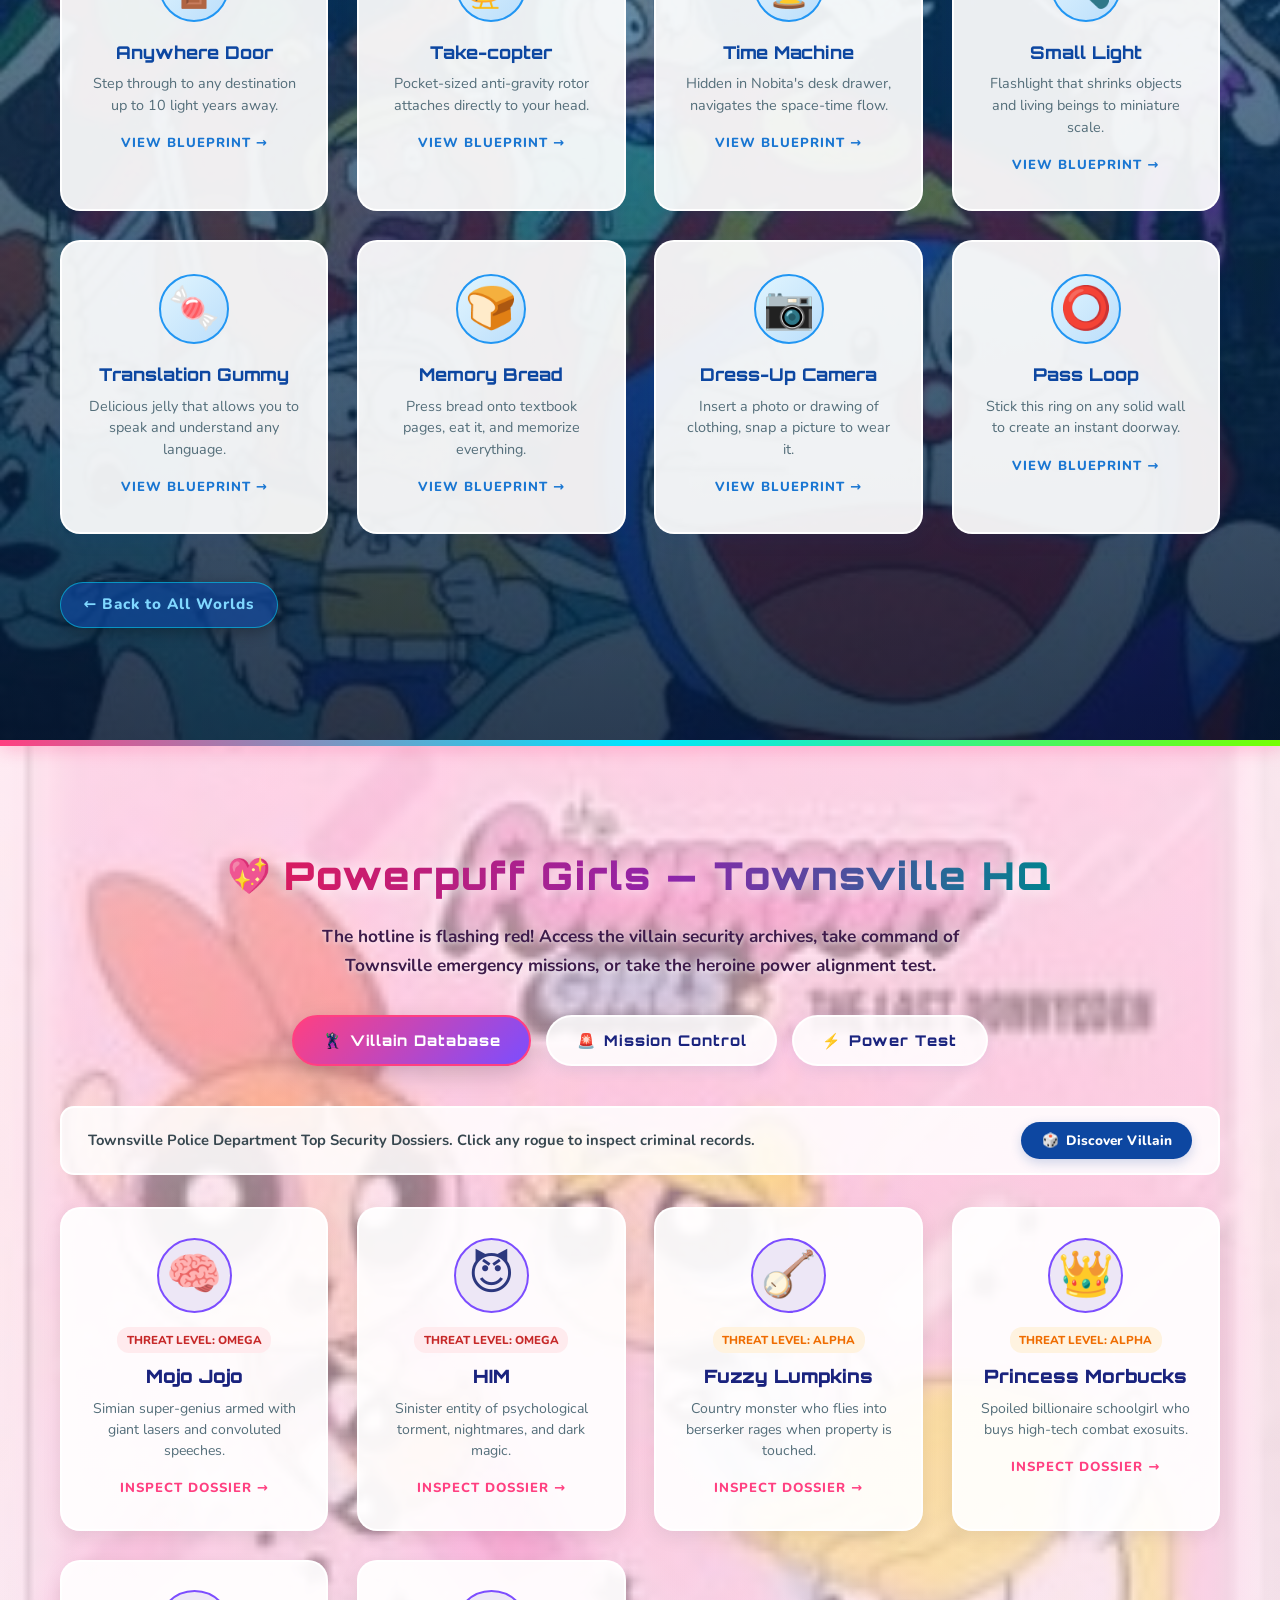
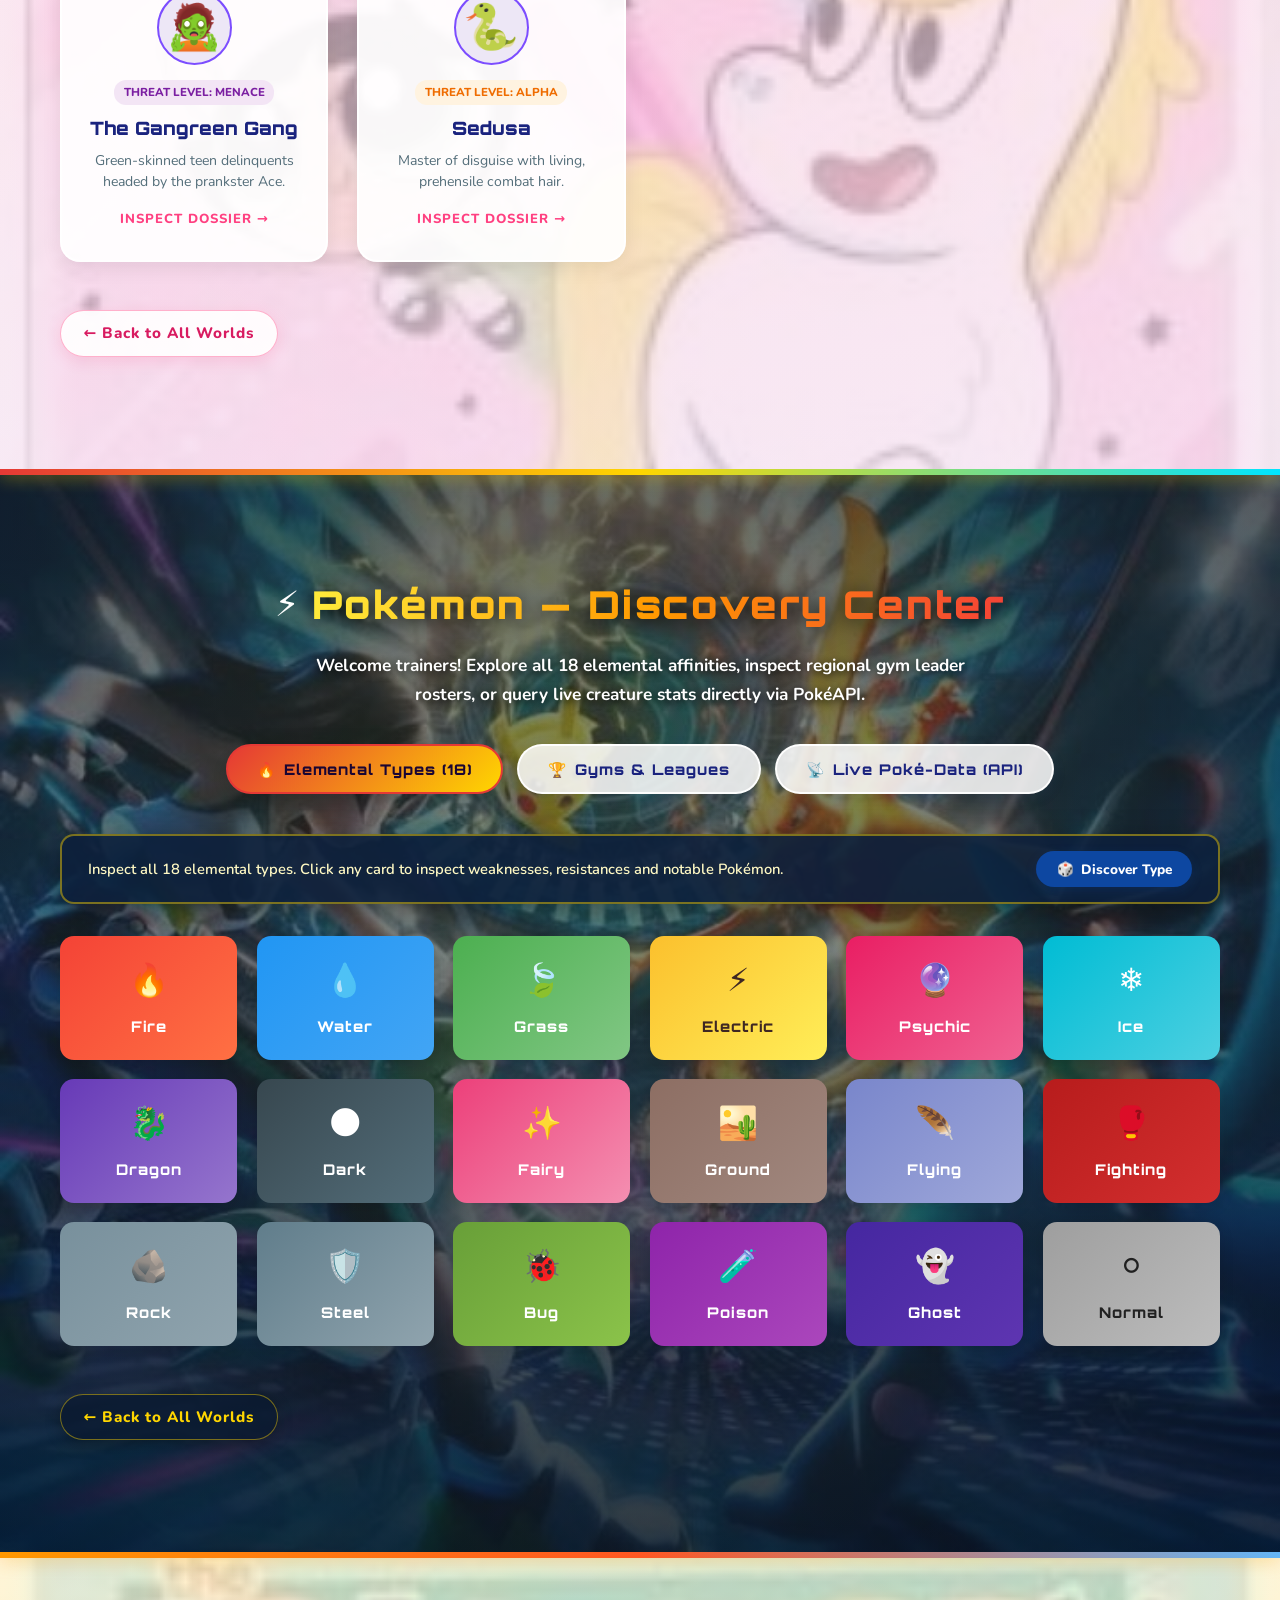
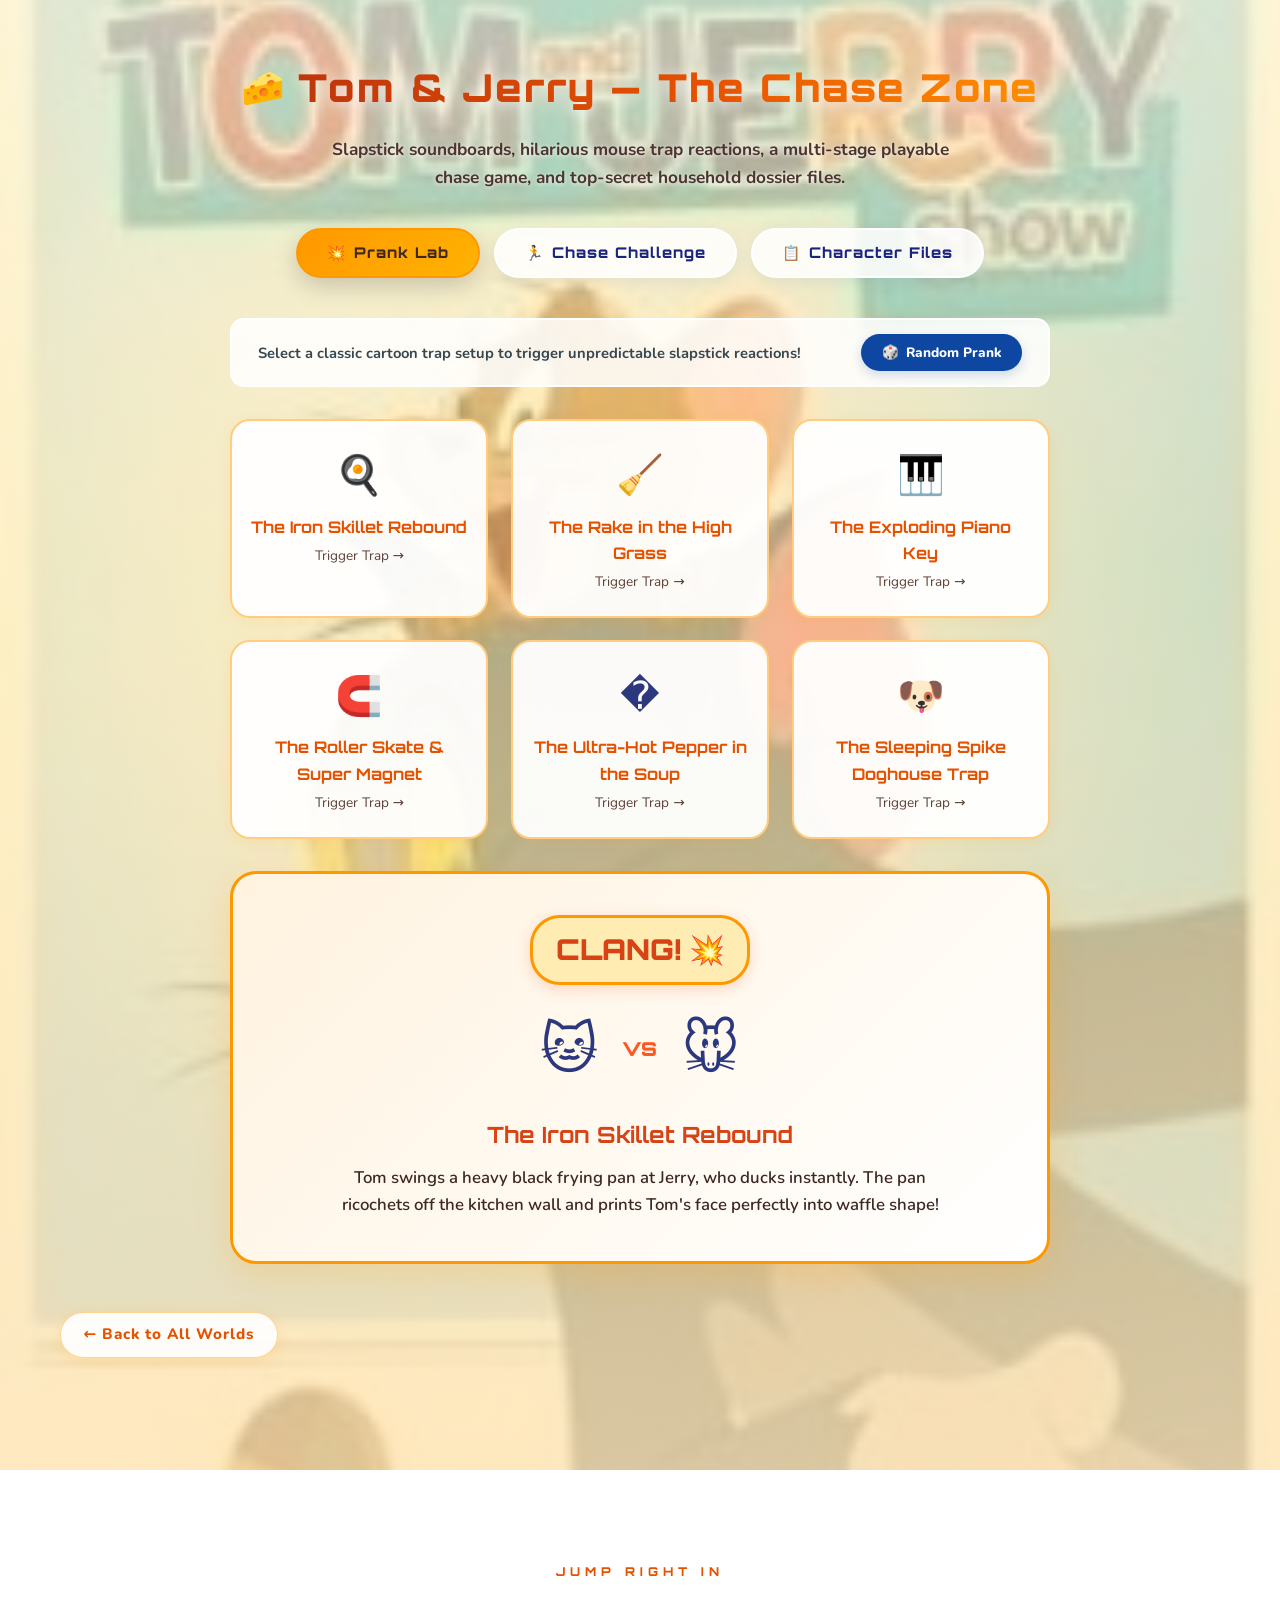
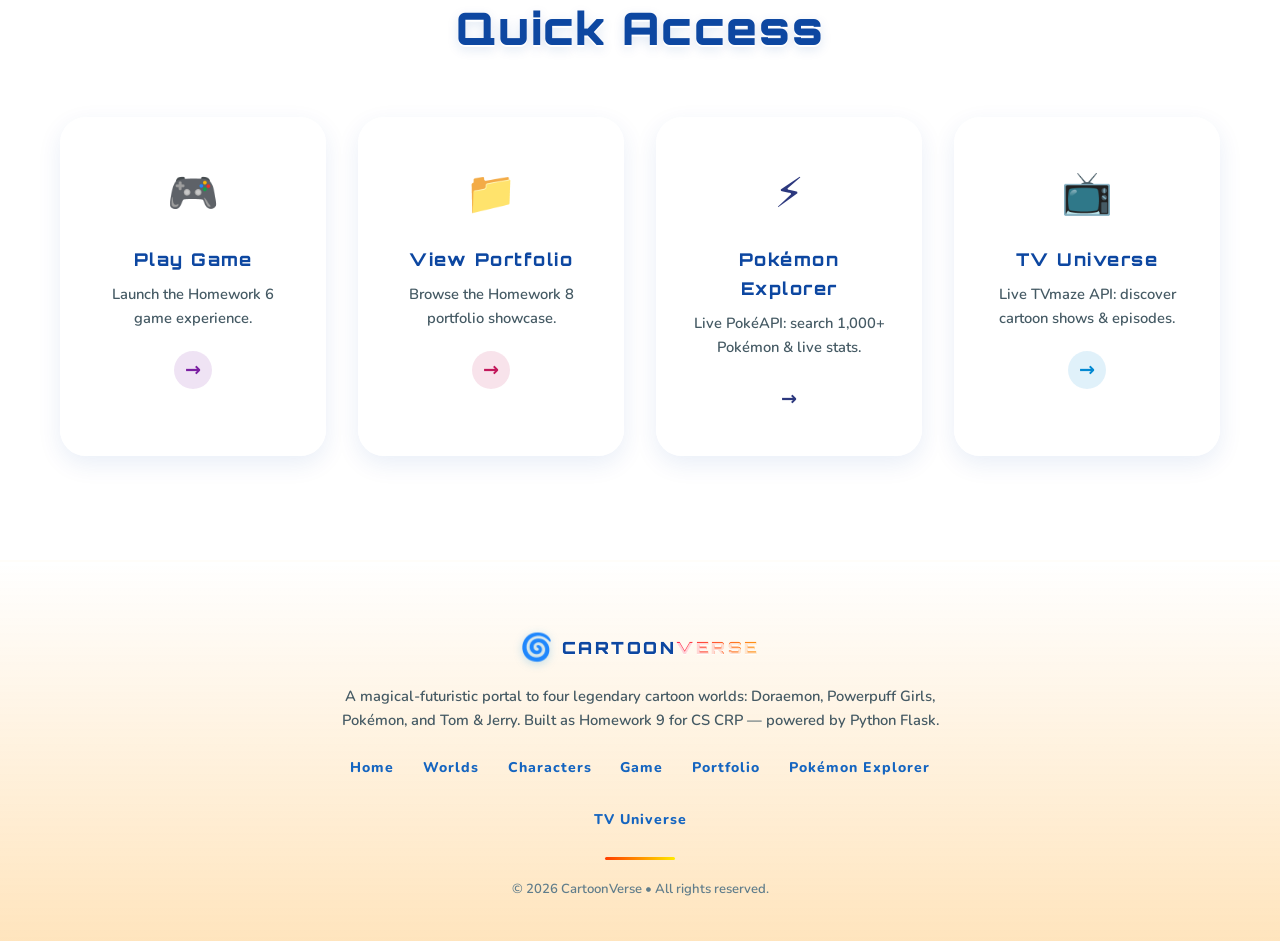
==== commit 226b8cdd: "Update index.html" ====
--- a/index.html
+++ b/index.html
@@ -1054,7 +1054,7 @@
         <a href="#character-discovery">Characters</a>
         <a hhref="CS-CRP/Homework_9/game/">Game</a>
         <a href="CS-CRP/Homework_9/portfolio/">Portfolio</a>
-        <a href="api/#pokemon">Pokémon Explorer</a>
+        <a href="CS-CRP/Homework_9/api/#pokemon">Pokémon Explorer</a>
         <a href="api/#tv">TV Universe</a>
       </nav>
       <div class="footer-line"></div>
